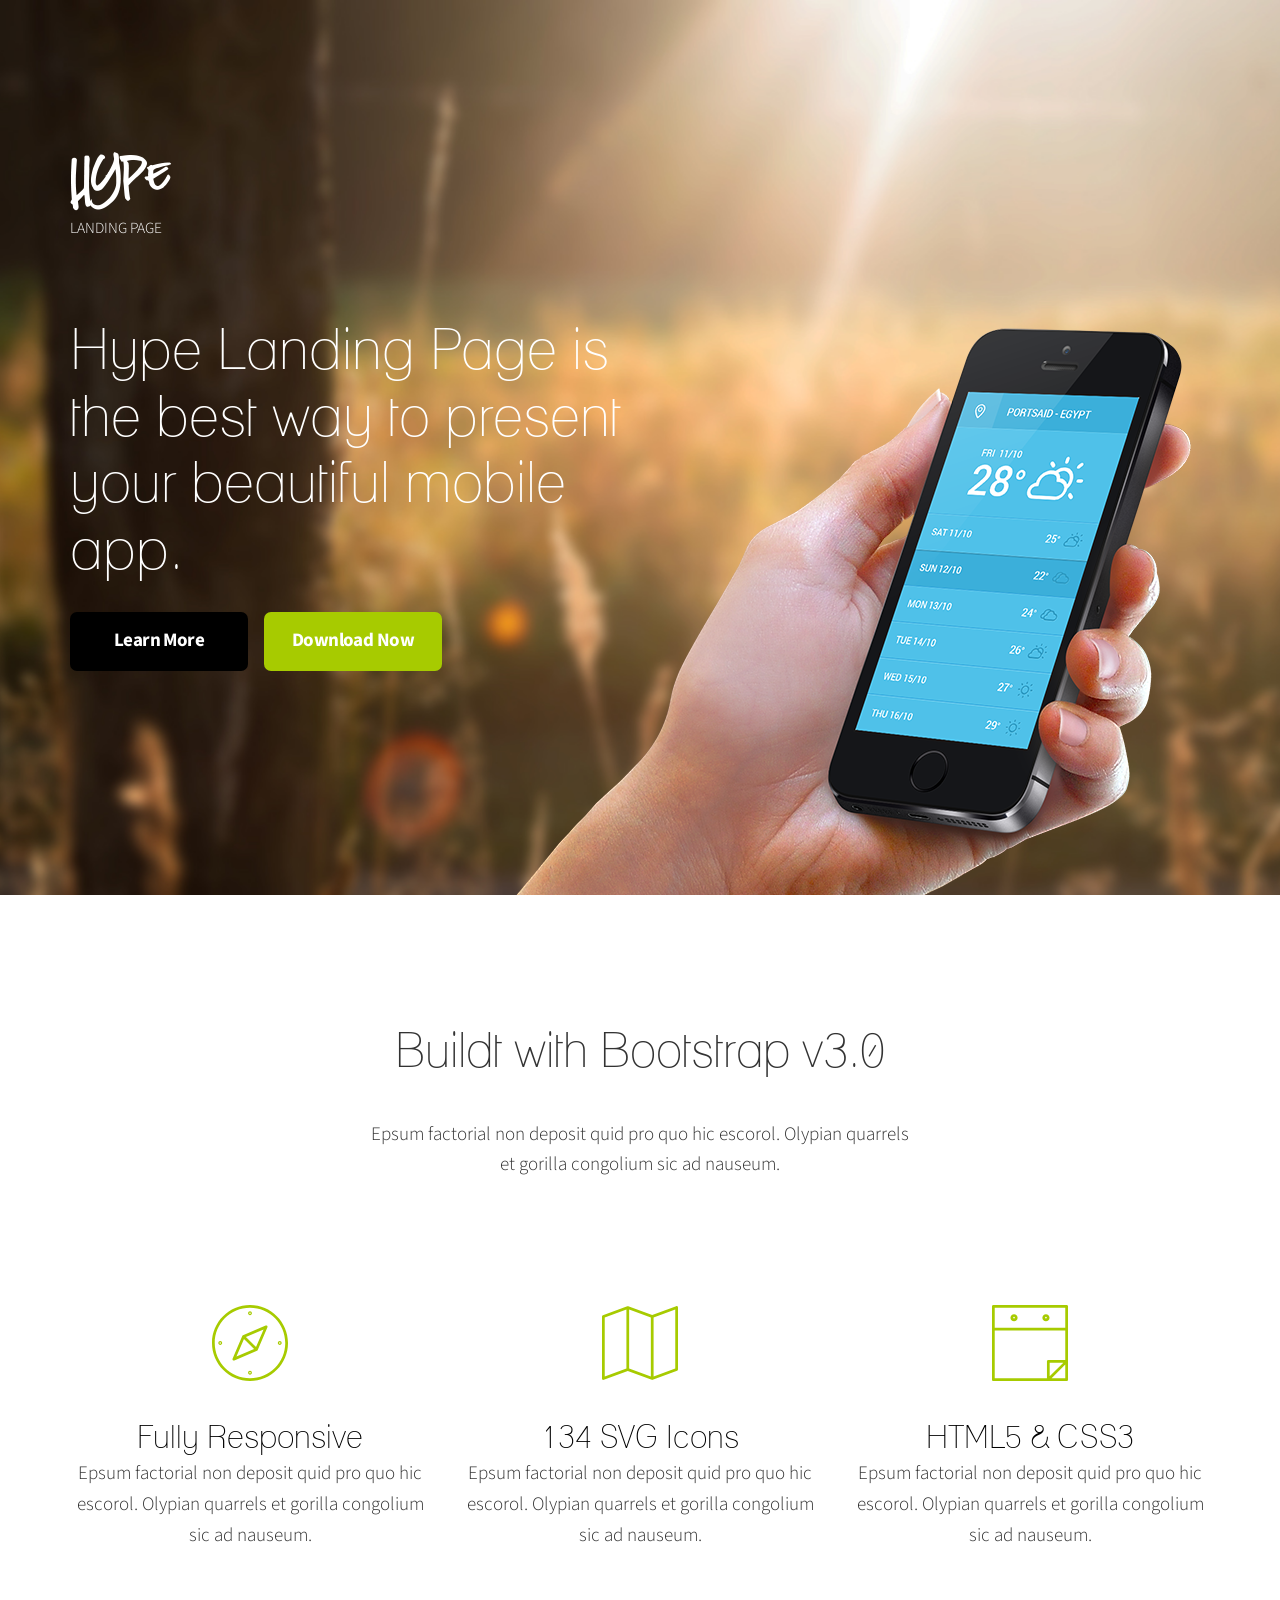
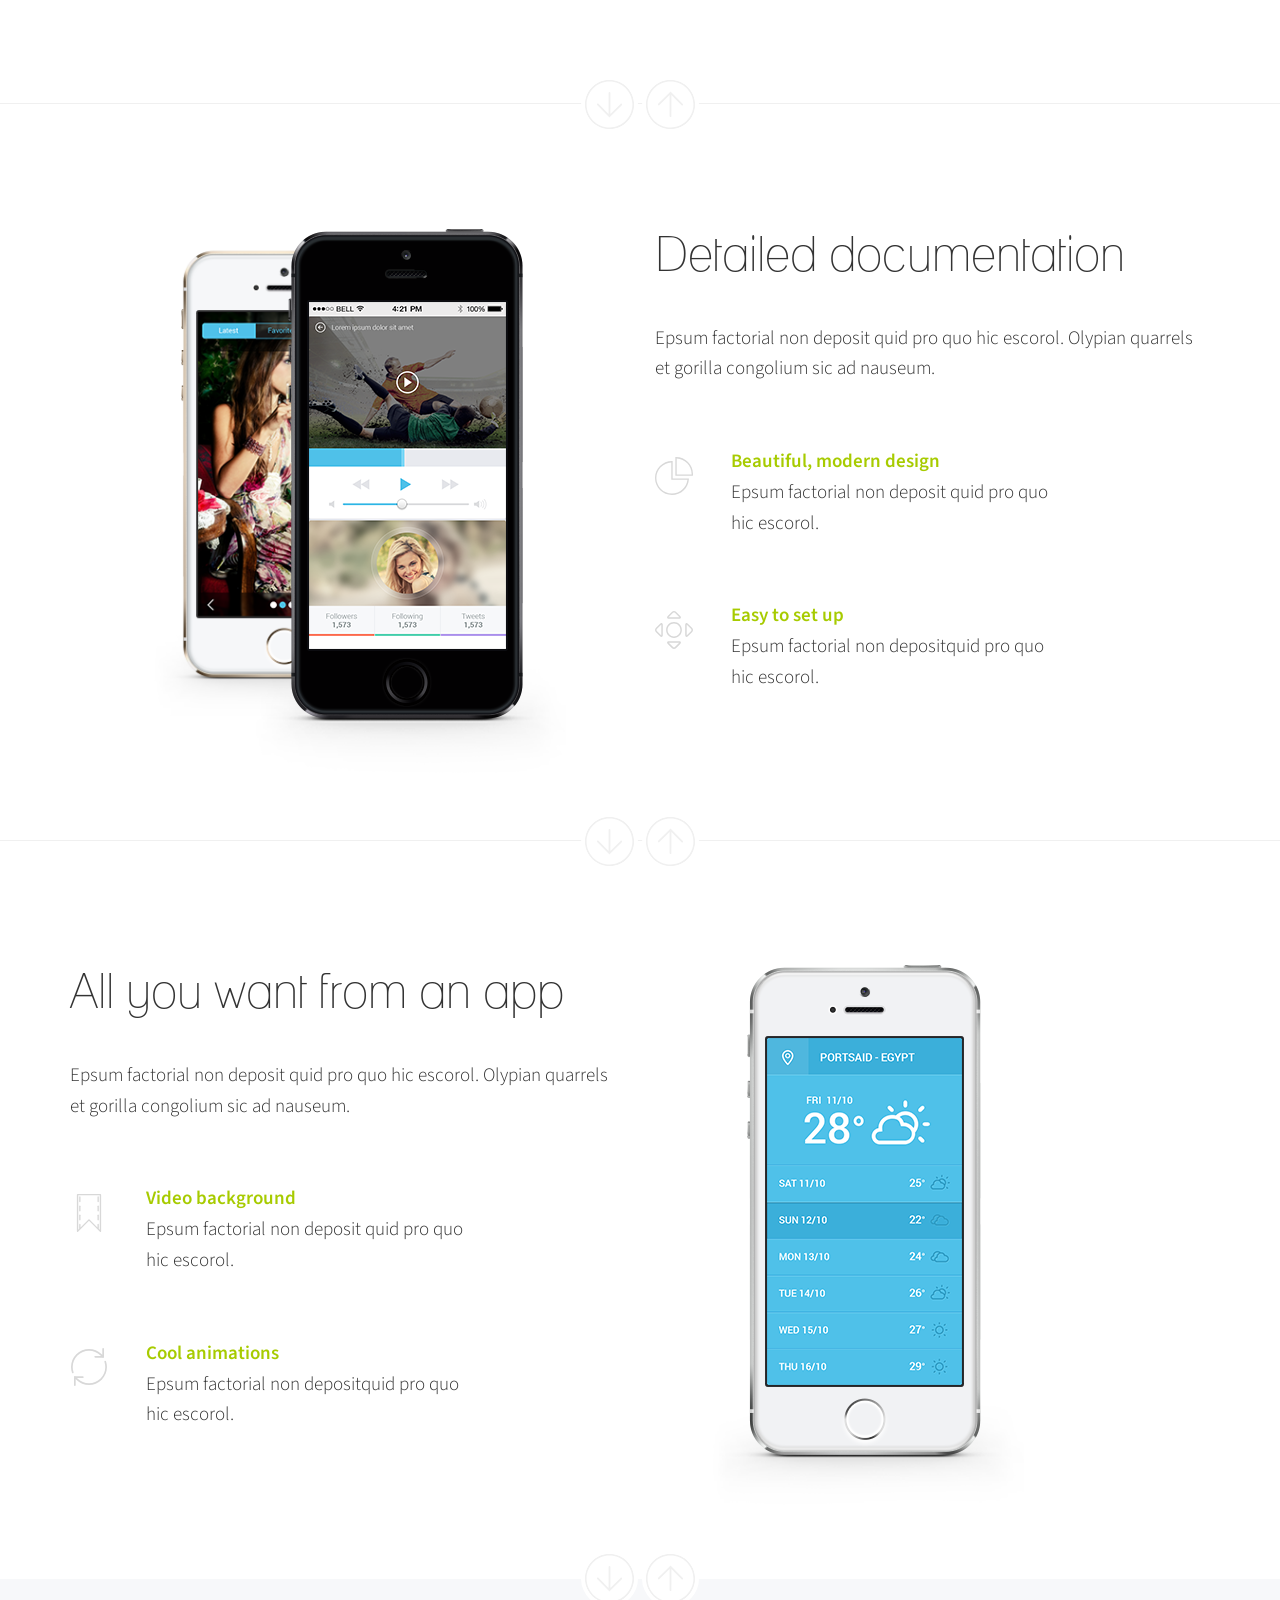
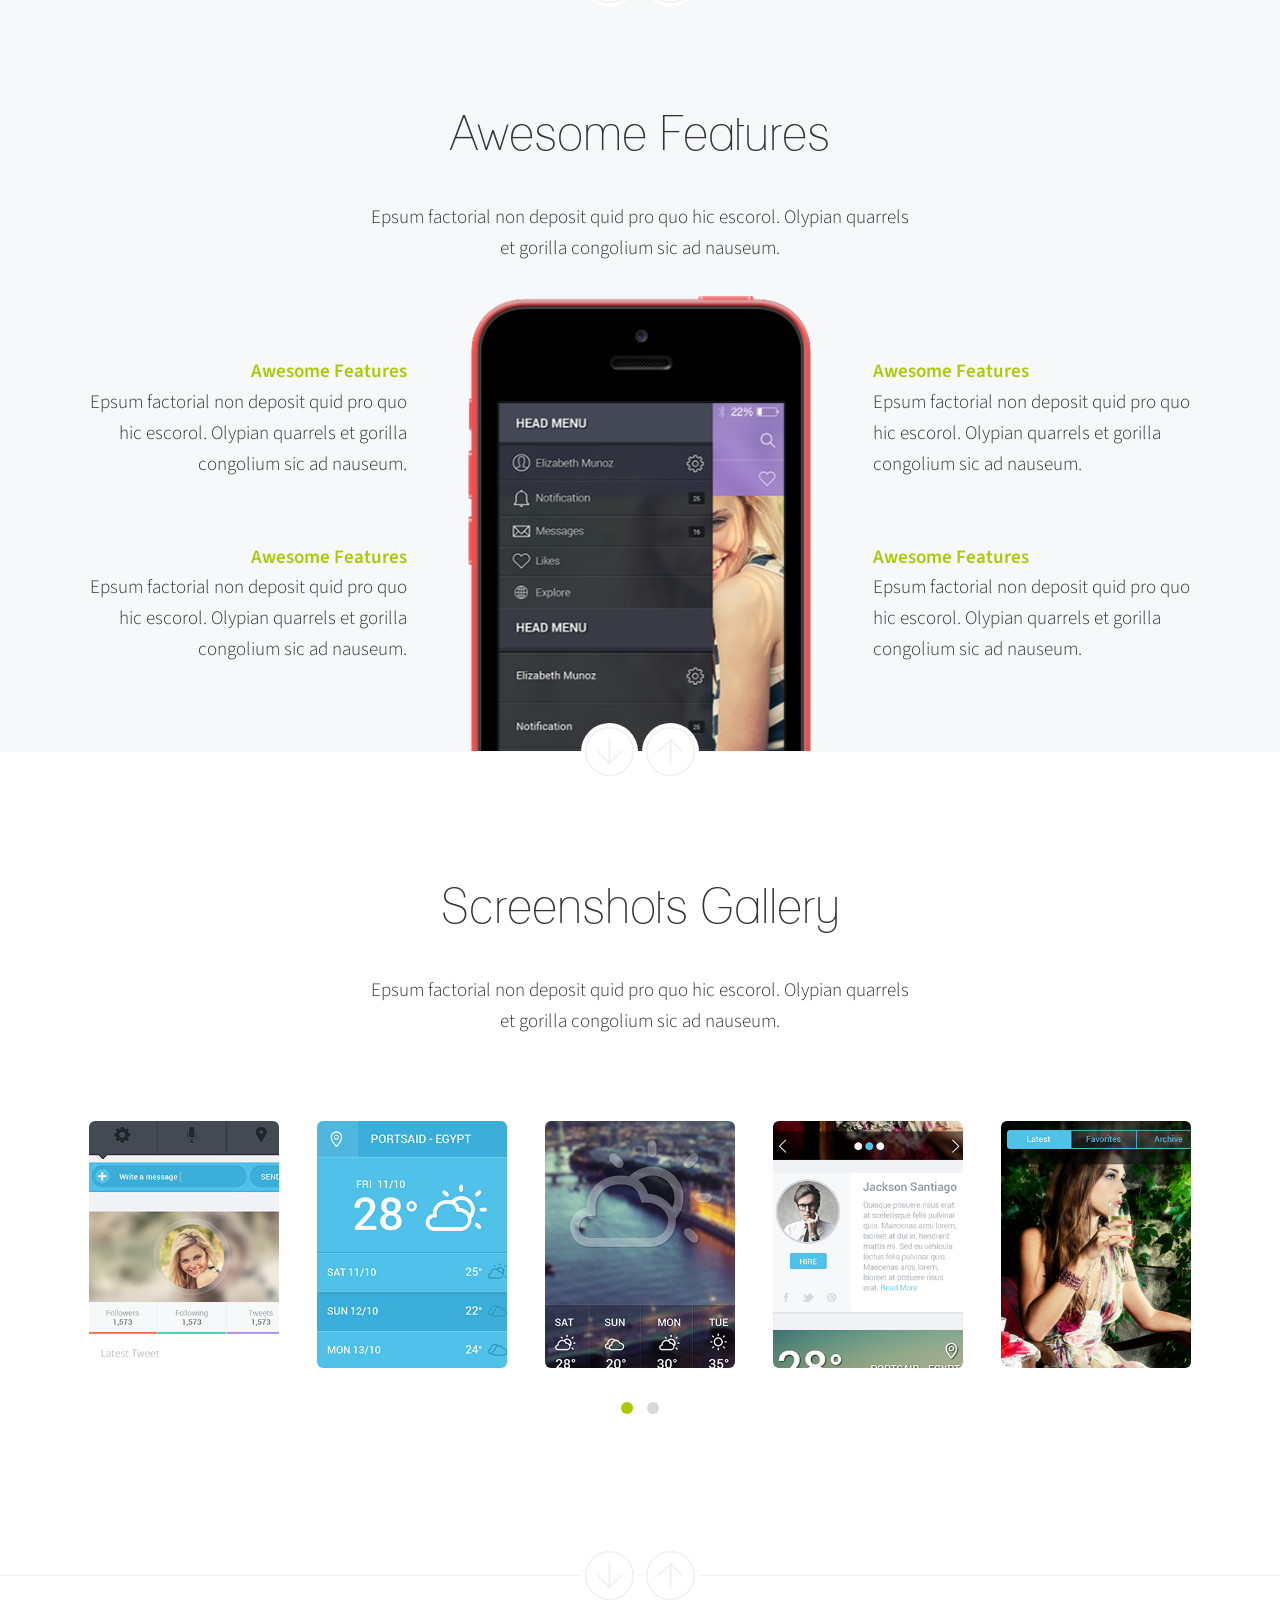
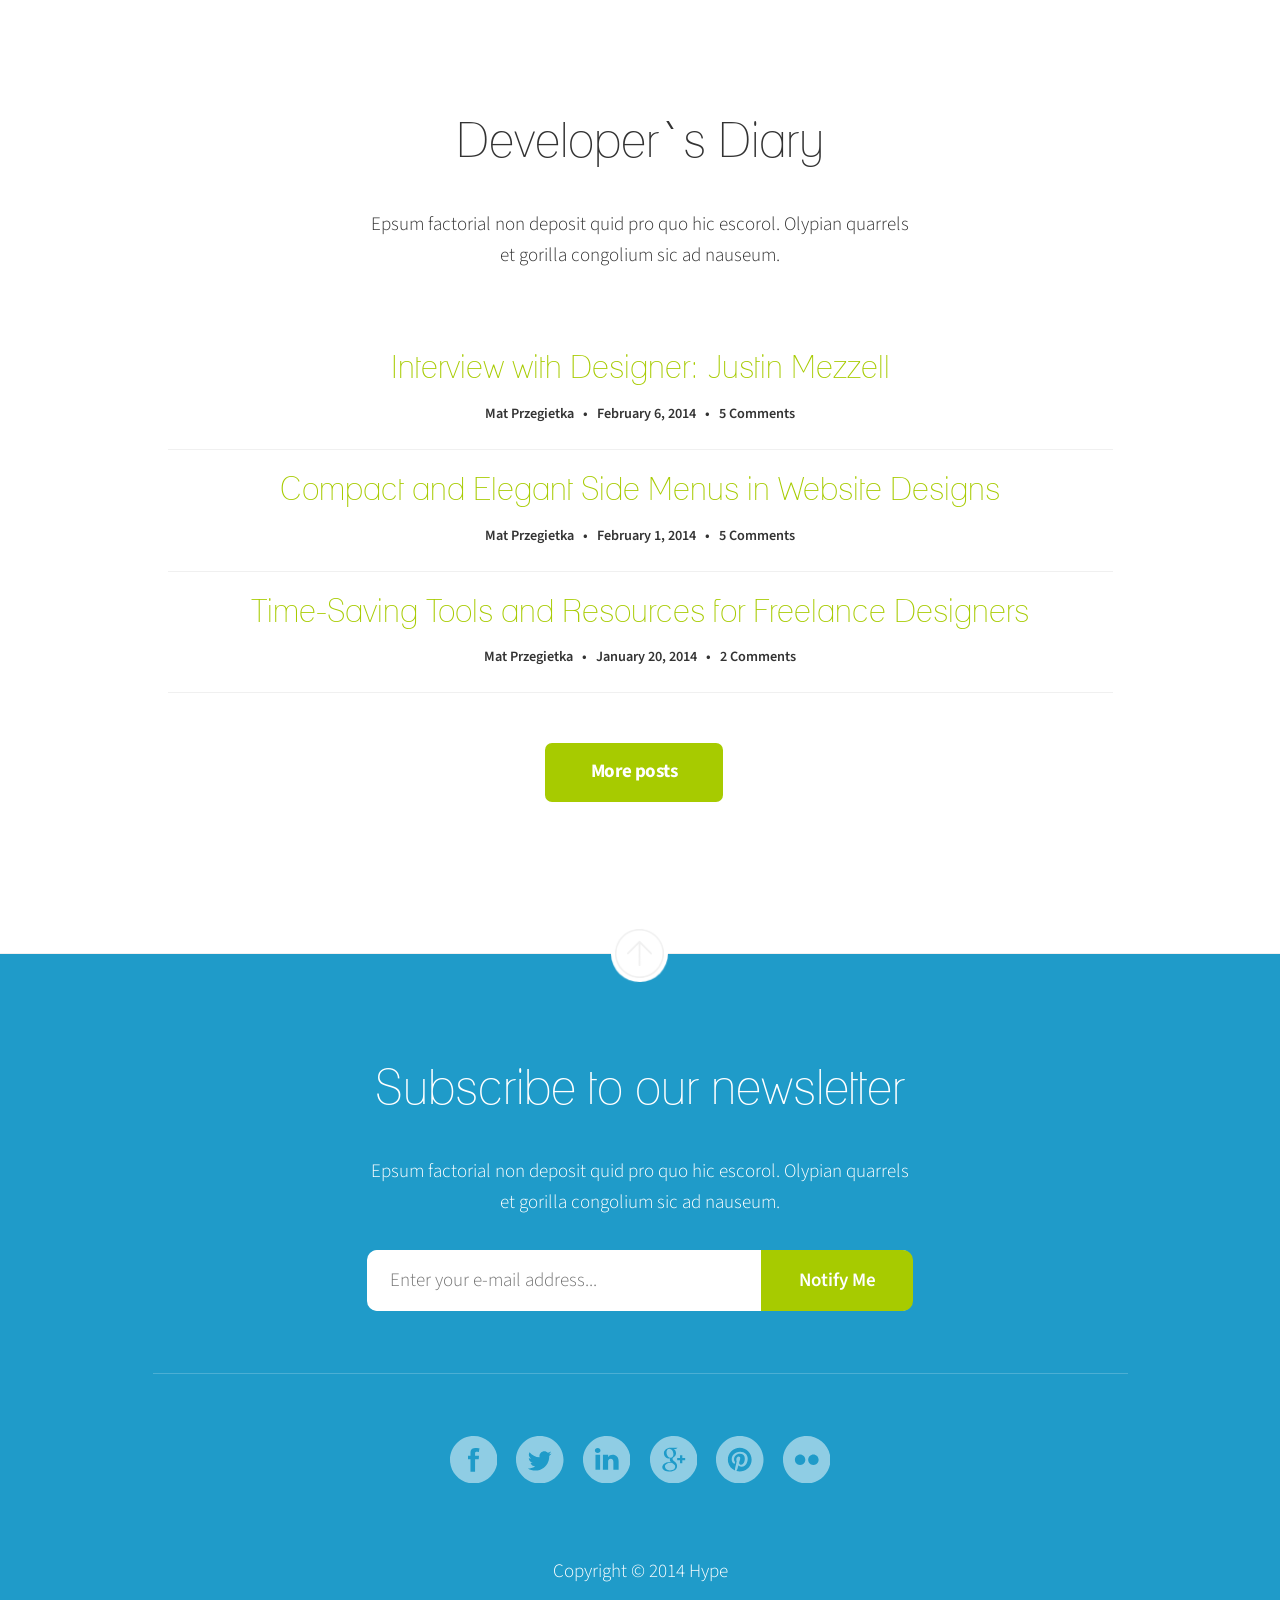
==== index.html @ f9ccb425 "init commit" ====
<!DOCTYPE html>
<html>
  <head>
    <title>Hype - Mobile App Landing Page</title>
    <meta http-equiv="Content-Type" content="text/html; charset=UTF-8"/>  
    <meta name="viewport" content="width=device-width, initial-scale=1, maximum-scale=1">
    
    <!-- CSS Files comes here -->
    <link href="css/bootstrap.css" rel="stylesheet" media="screen">
    <link href="css/style.css" rel="stylesheet" media="screen">
    <link href="css/animate.css" rel="stylesheet" media="screen">
    <link href="css/owl.carousel.css" rel="stylesheet" media="screen">
    <link href="css/owl.theme.css" rel="stylesheet" media="screen">
    <link href="css/nivo-lightbox.css" rel="stylesheet" media="screen">
    <link href="css/nivo_lightbox_themes/default/default.css" rel="stylesheet" media="screen">
    <link href="css/colors/green.css" rel="stylesheet" media="screen">
    <link href="css/responsive.css" rel="stylesheet" media="screen">
    
    <!-- Google fonts -->
    <link href="http://fonts.googleapis.com/css?family=Source+Sans+Pro:200,300,400,600,700,900,200italic,300italic,400italic,600italic,700italic,900italic" rel="stylesheet" type="text/css">
    
    <!-- Modernizer and IE specyfic files -->  
    <script src="js/modernizr.custom.js"></script>
      
    <!-- HTML5 shim and Respond.js IE8 support of HTML5 elements and media queries -->
    <!--[if lt IE 9]>
      <script src="js/html5shiv.js"></script>
      <script src="js/respond.min.js"></script>
    <![endif]-->
    
    <!--[if IE 9]>
     <link href="css/ie.css" rel="stylesheet" media="screen">
    <![endif]-->
    
    <!--[if IE 9]>
     <svg id="svg-source" height="0" version="1.1"
     xmlns="http://www.w3.org/2000/svg" style="position:absolute; margin-left: -100%"
     xmlns:xlink="http://www.w3.org/1999/xlink">
     <g id="ebay" data-iconmelon="Flat Social Icons:354f7b29e660310903078904a9b5e5e1">
     <g>
     <path d="M13.604,14.422c-1.639,0.042-1.58,1.704-1.58,1.704s-0.026,1.728,1.583,1.706
     c1.608-0.02,1.582-1.67,1.582-1.67S15.242,14.379,13.604,14.422z"></path>
     <path d="M8.484,14.405c-1.458,0.001-1.53,1.292-1.53,1.292h2.981C9.936,15.697,9.936,14.405,8.484,14.405z"></path>
     <path d="M18.809,16.232c0,0-1.64-0.052-1.575,0.82c0.06,0.818,1.083,0.817,1.083,0.817
     c1.837,0.023,1.649-1.639,1.649-1.639L18.809,16.232z"></path>
     <path d="M16,0C7.162,0,0,7.164,0,16s7.162,16,16,16c8.837,0,16-7.164,16-16S24.837,0,16,0z M13.818,18.521
     c-1.352,0-1.814-0.762-1.814-0.762l-0.043,0.604h-0.992c0.039-0.414,0.045-1.042,0.045-1.042l-0.003-1.019
     c-0.003,0.057-0.007,0.093-0.007,0.093H6.92c0,0,0.057,1.428,1.531,1.455c1.146,0.021,1.354-0.775,1.354-0.775l1.06-0.002
     c0,0-0.113,1.447-2.417,1.447c-2.682,0-2.558-2.307-2.558-2.307c-0.013-0.512,0.085-2.484,2.619-2.483
     c2.136,0,2.465,1.543,2.501,2.28l-0.014-4.074h1.021v2.548c0,0,0.549-0.762,1.822-0.754c1.274,0.007,2.456,0.868,2.428,2.413
     C16.238,17.688,15.171,18.521,13.818,18.521z M20.068,18.355l-0.043-0.63c-0.4,0.507-0.939,0.79-1.885,0.796
     c-0.944,0.005-2.152-0.417-1.945-1.77c0.175-1.139,2.043-1.197,2.577-1.2c0.296-0.001,1.184-0.004,1.184-0.004
     c0.005-0.625-0.184-1.133-1.219-1.152c-1.095-0.021-1.179,0.698-1.179,0.698H16.48c0.219-1.569,2.328-1.377,2.328-1.377
     c2.199,0.091,2.15,1.318,2.178,1.827c0.022,0.438,0.002,1.061,0,1.758c-0.003,0.696,0.021,1.049,0.021,1.049L20.068,18.355z
     M23.018,20.062h-1.146l0.907-1.712l-2.352-4.449h1.185l1.733,3.456l1.736-3.456h1.071L23.018,20.062z"></path>
     </g>
     </g>
     <g id="b" data-iconmelon="Flat Social Icons:25bf6c56b9833a92c1d58e3f602437d2">
     <path d="M16,0C7.162,0,0,7.164,0,16s7.162,16,16,16s16-7.164,16-16S24.838,0,16,0z M17.757,23.972h-3.531
     C10.842,23.972,8,21.135,8,17.75V9.444C8,8.655,8.654,8,9.444,8c0.787,0,1.443,0.657,1.443,1.444c0,2.768,0.004,5.537,0.004,8.306
     c0,1.822,1.512,3.334,3.334,3.334h3.531c1.815,0,3.335-1.52,3.335-3.334c0-1.823-1.513-3.335-3.335-3.335h-3.809
     c-0.79,0-1.444-0.654-1.444-1.444c0-0.787,0.657-1.444,1.444-1.444h3.809c3.402,0,6.223,2.821,6.223,6.223
     C23.98,21.138,21.146,23.972,17.757,23.972z"></path>
     </g>
     <g id="soundcloud" data-iconmelon="Flat Social Icons:6c8f53194176bd185d19145650a30c64">
     <path d="M16,0C7.162,0,0,7.164,0,16s7.162,16,16,16c8.837,0,16-7.164,16-16S24.837,0,16,0z M8.244,17.997
     C8.24,18.034,8.213,18.06,8.181,18.06c-0.034,0-0.06-0.026-0.063-0.062L8,17.123l0.117-0.888c0.004-0.037,0.029-0.063,0.063-0.063
     c0.032,0,0.06,0.025,0.063,0.062l0.14,0.889L8.244,17.997z M8.839,18.528c-0.005,0.038-0.032,0.064-0.067,0.064
     c-0.033,0-0.061-0.026-0.066-0.064l-0.156-1.405l0.156-1.438c0.006-0.036,0.033-0.064,0.066-0.064c0.035,0,0.062,0.027,0.068,0.064
     l0.178,1.438L8.839,18.528z M9.48,18.768c-0.004,0.044-0.038,0.077-0.079,0.077c-0.043,0-0.077-0.033-0.08-0.078l-0.149-1.644
     c0,0,0.149-1.703,0.149-1.705c0.003-0.045,0.037-0.078,0.08-0.078c0.041,0,0.075,0.033,0.079,0.078l0.17,1.705L9.48,18.768z
	 M10.129,18.818c-0.005,0.053-0.045,0.092-0.094,0.092c-0.05,0-0.09-0.039-0.095-0.092L9.8,17.123l0.141-1.752
     c0.005-0.053,0.045-0.092,0.095-0.092c0.049,0,0.089,0.039,0.094,0.092l0.159,1.752L10.129,18.818z M10.781,18.832
     c-0.005,0.061-0.051,0.105-0.107,0.105c-0.058,0-0.104-0.045-0.107-0.105l-0.134-1.709l0.134-1.625
     c0.003-0.06,0.05-0.105,0.107-0.105c0.057,0,0.103,0.045,0.107,0.105l0.151,1.625L10.781,18.832z M11.438,18.833L11.438,18.833
     c-0.003,0.066-0.057,0.12-0.121,0.12s-0.117-0.054-0.12-0.12l-0.125-1.708l0.125-2.645c0.003-0.067,0.056-0.119,0.12-0.119
     s0.118,0.052,0.121,0.119l0.143,2.645L11.438,18.833z M12.102,18.823L12.102,18.823c-0.004,0.073-0.062,0.132-0.135,0.132
     s-0.132-0.059-0.135-0.133l-0.117-1.697l0.117-3.249c0.003-0.074,0.062-0.132,0.135-0.132s0.131,0.058,0.135,0.132l0.132,3.249
     L12.102,18.823z M12.77,18.806L12.77,18.806c-0.004,0.082-0.068,0.146-0.148,0.146c-0.081,0-0.146-0.063-0.148-0.146l-0.109-1.681
     l0.109-3.52c0.003-0.082,0.067-0.146,0.148-0.146c0.08,0,0.145,0.064,0.148,0.146l0.123,3.52L12.77,18.806z M13.442,18.796
     L13.442,18.796c-0.003,0.089-0.073,0.159-0.162,0.159c-0.088,0-0.159-0.07-0.161-0.159l-0.102-1.671l0.102-3.638
     c0.002-0.091,0.073-0.161,0.161-0.161c0.089,0,0.159,0.07,0.162,0.161l0.114,3.638L13.442,18.796z M14.12,18.78L14.12,18.78
     c-0.002,0.097-0.079,0.175-0.175,0.175c-0.097,0-0.174-0.078-0.176-0.175l-0.093-1.655l0.093-3.545
     c0.002-0.098,0.079-0.175,0.176-0.175c0.096,0,0.173,0.077,0.175,0.175l0.104,3.545L14.12,18.78z M14.805,18.77v-0.002
     c-0.003,0.106-0.085,0.188-0.19,0.188c-0.104,0-0.187-0.082-0.188-0.187l-0.085-1.643l0.085-3.417
     c0.002-0.106,0.085-0.188,0.188-0.188c0.105,0,0.188,0.082,0.19,0.188l0.095,3.418L14.805,18.77z M15.493,18.759L15.493,18.759
     c-0.002,0.11-0.094,0.201-0.203,0.201c-0.11,0-0.201-0.091-0.203-0.201c0,0-0.077-1.631-0.077-1.634l0.077-4.064
     c0.002-0.11,0.093-0.201,0.203-0.201c0.109,0,0.201,0.091,0.203,0.201l0.085,4.066L15.493,18.759z M16.178,18.736v-0.002
     c-0.001,0.118-0.099,0.216-0.217,0.216c-0.117,0-0.215-0.098-0.217-0.214l-0.088-1.609l0.088-4.434
     c0.002-0.119,0.1-0.216,0.217-0.216c0.118,0,0.216,0.097,0.217,0.215l0.098,4.435L16.178,18.736z M22.032,18.964
     c-0.035,0-5.45-0.002-5.455-0.002c-0.118-0.013-0.212-0.113-0.214-0.233v-6.245c0.002-0.116,0.042-0.175,0.189-0.231
     c0.383-0.148,0.816-0.235,1.26-0.235c1.814,0,3.301,1.391,3.458,3.164c0.234-0.098,0.491-0.152,0.762-0.152
     c1.087,0,1.968,0.881,1.968,1.968C24,18.084,23.119,18.964,22.032,18.964z"></path>
     </g>
     <g id="windows" data-iconmelon="Flat Social Icons:3941bd36575288e9e4eb130100d5be0c">
     <path d="M16,0C7.162,0,0,7.164,0,16s7.162,16,16,16c8.837,0,16-7.164,16-16S24.837,0,16,0z M15.373,10.123
     l8.022-1.171v7.04l-8.022,0.064V10.123z M8.597,21.748l0-5.049l6.043,0.04l0.005,5.841L8.597,21.748z M8.598,16.102l-0.006-5.047
     l6.05-0.824l0.003,5.836L8.598,16.102z M23.395,23.803l-8.022-1.133l-0.011-5.889l8.036,0.013L23.395,23.803z"></path>
     </g>
     <g id="vimeo" data-iconmelon="Flat Social Icons:83b39399dd43284c7bd751c96417d026">
     <path d="M16,0.001C7.165,0.001,0,7.164,0,16s7.165,15.999,16,15.999c8.836,0,16-7.163,16-15.999
     S24.836,0.001,16,0.001z M23.99,12.66c-0.07,1.555-1.159,3.682-3.26,6.381c-2.175,2.822-4.018,4.232-5.524,4.232
     c-0.932,0-1.721-0.858-2.365-2.58c-0.432-1.579-0.861-3.158-1.292-4.734c-0.48-1.721-0.994-2.582-1.542-2.582
     c-0.12,0-0.537,0.251-1.255,0.755L8,13.161c0.788-0.69,1.565-1.385,2.332-2.077c1.05-0.91,1.839-1.386,2.366-1.436
     c1.241-0.121,2.007,0.729,2.296,2.545c0.308,1.961,0.524,3.18,0.644,3.659c0.359,1.625,0.752,2.436,1.183,2.436
     c0.333,0,0.836-0.524,1.505-1.575c0.67-1.053,1.027-1.853,1.076-2.404c0.096-0.908-0.262-1.36-1.076-1.36
     c-0.382,0-0.777,0.081-1.183,0.251c0.79-2.559,2.296-3.802,4.519-3.729C23.31,9.517,24.087,10.582,23.99,12.66z"></path>
     </g>
     <g id="google-plus" data-iconmelon="Flat Social Icons:3769f7aef24d6a2de99b5c893b5d0bdb">
     <g>
     <path d="M15.765,11.719c-0.22-1.677-1.434-3.021-2.71-3.06s-2.133,1.244-1.912,2.922
     c0.22,1.676,1.434,3.065,2.71,3.104C15.129,14.723,15.985,13.395,15.765,11.719z"></path>
     <path d="M16,0C7.164,0,0,7.164,0,16s7.164,16,16,16s16-7.164,16-16S24.837,0,16,0z M13.363,23.958
     c-2.751,0-5.073-1.119-5.073-2.909c0-1.817,2.118-3.57,4.87-3.57c0.299,0,0.574-0.008,0.859-0.008
     c-0.376-0.366-0.675-0.815-0.675-1.369c0-0.327,0.105-0.646,0.252-0.925c-0.149,0.01-0.302,0.013-0.459,0.013
     c-2.26,0-3.774-1.607-3.774-3.6c0-1.949,2.091-3.632,4.312-3.632h4.956l-1.109,0.801h-1.571c1.042,0.401,1.598,1.616,1.598,2.862
     c0,1.047-0.581,1.947-1.4,2.588c-0.799,0.624-0.951,0.885-0.951,1.418c0,0.453,0.855,1.224,1.304,1.541
     c1.31,0.925,1.733,1.785,1.733,3.22C18.233,22.178,16.5,23.958,13.363,23.958z M23.709,16.384H21.78v1.93h-1.552v-1.93h-1.929
     v-1.553h1.929v-1.929h1.552v1.929h1.929V16.384z"></path>
     <path d="M14.917,18.137c-0.375-0.121-0.79-0.193-1.233-0.197c-1.902-0.021-3.606,1.159-3.606,2.577
     c0,1.445,1.374,2.648,3.276,2.648c2.674,0,3.605-1.129,3.605-2.575c0-0.175-0.021-0.345-0.061-0.511
     C16.689,19.261,15.948,18.855,14.917,18.137z"></path>
     </g>
     </g>
     <g id="android" data-iconmelon="Flat Social Icons:9afbe295969488fec44af206c92c8225">
     <g>
     <circle cx="18.115" cy="10.789" r="0.464"></circle>
     <circle cx="14.399" cy="10.789" r="0.464"></circle>
     <path d="M16,0C7.162,0,0,7.164,0,16s7.162,16,16,16c8.837,0,16-7.164,16-16S24.837,0,16,0z M11.303,18.014
     c0,0.513-0.416,0.93-0.929,0.93c-0.514,0-0.93-0.417-0.93-0.93v-3.975c0-0.512,0.416-0.928,0.93-0.928
     c0.513,0,0.929,0.416,0.929,0.928V18.014z M20.593,13.883v0.631v5.41c0,0.541-0.439,0.98-0.98,0.98h-0.708
     c0.023,0.082,0.037,0.169,0.037,0.259v0.052v0.309v1.6c0,0.514-0.416,0.93-0.93,0.93c-0.513,0-0.929-0.416-0.929-0.93v-1.6v-0.309
     v-0.052c0-0.09,0.013-0.177,0.037-0.259h-1.726c0.023,0.082,0.038,0.169,0.038,0.259v0.052v0.309v1.6
     c0,0.514-0.417,0.93-0.931,0.93c-0.512,0-0.928-0.416-0.928-0.93v-1.6v-0.309v-0.052c0-0.09,0.013-0.177,0.036-0.259h-0.707
     c-0.541,0-0.981-0.439-0.981-0.98v-5.41v-0.631v-0.771h0.067h8.536h0.067V13.883z M11.922,12.492c0-1.328,0.89-2.487,2.204-3.1
     l-0.175-0.262l-0.173-0.258l-0.386-0.579c-0.047-0.071-0.027-0.167,0.043-0.215c0.072-0.048,0.168-0.027,0.215,0.043l0.415,0.621
     l0.174,0.261l0.176,0.265c0.56-0.217,1.185-0.339,1.843-0.339S17.54,9.052,18.1,9.269l0.176-0.265l0.175-0.261l0.414-0.621
     c0.047-0.071,0.144-0.091,0.214-0.043c0.072,0.048,0.092,0.144,0.044,0.215l-0.386,0.579l-0.173,0.258L18.39,9.393
     c1.313,0.612,2.203,1.771,2.203,3.1H11.922z M23.07,18.014c0,0.513-0.416,0.93-0.929,0.93c-0.514,0-0.93-0.417-0.93-0.93v-3.975
     c0-0.512,0.416-0.928,0.93-0.928c0.513,0,0.929,0.416,0.929,0.928V18.014z"></path>
     </g>
     </g>
     <g id="skype" data-iconmelon="Flat Social Icons:13ef86601b5a3b71b5cc4961921a89c3">
     <g>
     <path d="M19.363,15.777c-0.359-0.234-0.797-0.434-1.306-0.597c-0.501-0.16-1.069-0.309-1.688-0.441
     c-0.487-0.113-0.845-0.2-1.056-0.259c-0.207-0.057-0.413-0.138-0.614-0.238c-0.193-0.098-0.347-0.212-0.455-0.346
     c-0.103-0.125-0.152-0.271-0.152-0.444c0-0.283,0.154-0.522,0.474-0.731c0.329-0.217,0.775-0.325,1.321-0.325
     c0.59,0,1.019,0.097,1.275,0.294c0.264,0.2,0.494,0.484,0.685,0.847c0.164,0.283,0.313,0.479,0.455,0.606
     c0.154,0.135,0.374,0.205,0.657,0.205c0.311,0,0.575-0.11,0.784-0.328c0.208-0.216,0.312-0.463,0.312-0.737
     c0-0.282-0.08-0.575-0.238-0.87c-0.156-0.291-0.406-0.571-0.742-0.833c-0.333-0.261-0.758-0.472-1.261-0.628
     c-0.5-0.155-1.099-0.235-1.78-0.235c-0.853,0-1.606,0.119-2.239,0.354c-0.642,0.236-1.14,0.583-1.481,1.028
     c-0.344,0.447-0.519,0.968-0.519,1.543c0,0.606,0.167,1.119,0.494,1.531c0.323,0.402,0.764,0.726,1.312,0.959
     c0.535,0.228,1.208,0.428,2,0.597c0.582,0.123,1.053,0.241,1.4,0.348c0.332,0.104,0.605,0.255,0.813,0.45
     c0.198,0.186,0.295,0.422,0.295,0.724c0,0.38-0.185,0.692-0.565,0.952c-0.389,0.266-0.905,0.4-1.537,0.4
     c-0.458,0-0.831-0.066-1.108-0.197c-0.273-0.13-0.489-0.297-0.64-0.496c-0.156-0.205-0.303-0.467-0.438-0.777
     c-0.123-0.283-0.272-0.504-0.448-0.653c-0.184-0.154-0.409-0.233-0.672-0.233c-0.32,0-0.588,0.099-0.797,0.297
     c-0.21,0.198-0.317,0.44-0.317,0.719c0,0.449,0.164,0.914,0.487,1.38c0.321,0.464,0.744,0.838,1.257,1.115
     c0.718,0.381,1.637,0.573,2.732,0.573c0.913,0,1.716-0.141,2.385-0.42c0.676-0.281,1.198-0.677,1.551-1.177
     c0.354-0.499,0.533-1.073,0.533-1.701c0-0.526-0.104-0.979-0.31-1.345C20.019,16.319,19.729,16.015,19.363,15.777z"></path>
     <path d="M16,0C7.162,0,0,7.164,0,16s7.162,16,16,16c8.837,0,16-7.164,16-16S24.837,0,16,0z M19.575,24.114
     c-0.757,0-1.469-0.19-2.093-0.526c-0.453,0.085-0.919,0.129-1.396,0.129c-4.216,0-7.632-3.416-7.632-7.633
     c0-0.523,0.053-1.037,0.154-1.533C8.223,13.894,8,13.129,8,12.312c0-2.444,1.981-4.427,4.426-4.427c0.866,0,1.673,0.25,2.354,0.681
     c0.425-0.074,0.86-0.112,1.306-0.112c4.215,0,7.631,3.417,7.631,7.63c0,0.563-0.061,1.11-0.176,1.64
     C23.835,18.315,24,18.982,24,19.688C24,22.133,22.02,24.114,19.575,24.114z"></path>
     </g>
     </g>
     <g id="paypal" data-iconmelon="Flat Social Icons:9f15f1d1ce84593b915b560c621b1454">
     <g>
     <path d="M18.877,11.635c-0.28-0.198-0.628-0.317-1.026-0.317h-2.305l-0.077,0.317l-0.935,4.008h2.208
     c0.491,0,0.98-0.164,1.407-0.431c0.166-0.104,0.325-0.225,0.467-0.357c0.394-0.376,0.692-0.852,0.82-1.374
     C19.656,12.692,19.399,12.014,18.877,11.635z"></path>
     <path d="M16,0C7.162,0,0,7.164,0,16s7.162,16,16,16c8.837,0,16-7.164,16-16S24.837,0,16,0z M23.857,13.48
     c-0.285,1.277-0.871,2.342-1.664,3.175c-1.218,1.269-2.936,1.979-4.847,2.011c-0.041,0-0.082,0.006-0.118,0.006H13.86l-1.15,5.23
     H8.001l3.555-15.805h8.022c1.489,0,3.125,0.672,3.926,2.098c0.275,0.49,0.454,1.068,0.491,1.74
     C24.018,12.403,23.976,12.92,23.857,13.48z"></path>
     </g>
     </g>
     <g id="linkedin" data-iconmelon="Flat Social Icons:01c61d24a0a5319e0d4efae034e4824a">
     <path d="M16,0C7.163,0,0,7.164,0,16s7.163,16,16,16c8.838,0,16-7.164,16-16S24.838,0,16,0z M11.522,22.691H8.403
     v-9.98h3.119V22.691z M9.883,11.463H9.86c-1.129,0-1.86-0.764-1.86-1.73C8,8.748,8.754,8,9.905,8c1.15,0,1.857,0.746,1.88,1.73
     C11.785,10.697,11.056,11.463,9.883,11.463z M24,22.691h-3.537v-5.164c0-1.353-0.552-2.275-1.77-2.275
     c-0.93,0-1.446,0.623-1.688,1.224c-0.09,0.216-0.075,0.515-0.075,0.816v5.399h-3.504c0,0,0.046-9.148,0-9.98h3.504v1.566
     c0.207-0.685,1.326-1.662,3.112-1.662c2.216,0,3.958,1.436,3.958,4.527V22.691z"></path>
     </g>
     <g id="devianart" data-iconmelon="Flat Social Icons:46e814bc28b3e6125ba2e8850d754d53">
     <g>
     <path d="M10.458,17.99l2.447-0.659L11.81,15.09C9.75,16.428,10.458,17.99,10.458,17.99z"></path>
     <path d="M16,0C7.162,0,0,7.164,0,16s7.162,16,16,16c8.837,0,16-7.164,16-16S24.837,0,16,0z M16.667,18.058
     l-1.698-3.448c0.819-0.139,1.588-0.1,2.264,0.025l0.718,1.334l2.493-0.674c0,0-3.024-2.128-6.647-1.086l2.019,4.096l-7.344,2.114
     c0,0-2.133-4.688,2.681-6.675L10.22,11.84l2.283-0.259l0.771,1.563c0.046-0.007,0.087-0.019,0.133-0.026
     C21.34,11.769,24,15.945,24,15.945L16.667,18.058z"></path>
     </g>
     </g>
     <g id="pinterest" data-iconmelon="Flat Social Icons:c197dd39ae48df54f39a4cb022bbc80e">
     <path d="M16,0C7.164,0,0,7.164,0,16c0,8.837,7.164,16,16,16c8.837,0,16-7.163,16-16C32,7.164,24.837,0,16,0z
	 M16,23.957c-0.788,0-1.548-0.115-2.267-0.328c0.303-0.479,0.636-1.098,0.805-1.713c0.098-0.356,0.563-2.199,0.563-2.199
     c0.278,0.53,1.09,0.997,1.954,0.997c2.572,0,4.317-2.344,4.317-5.482c0-2.372-2.01-4.584-5.065-4.584
     c-3.801,0-5.717,2.727-5.717,4.999c0,1.375,0.521,2.599,1.639,3.057c0.183,0.074,0.347,0.002,0.4-0.201
     c0.037-0.141,0.125-0.496,0.163-0.642c0.053-0.201,0.033-0.271-0.115-0.446c-0.322-0.381-0.527-0.872-0.527-1.569
     c0-2.021,1.512-3.83,3.938-3.83c2.147,0,3.328,1.312,3.328,3.065c0,2.307-1.021,4.253-2.537,4.253c-0.837,0-1.463-0.692-1.262-1.542
     c0.24-1.012,0.707-2.106,0.707-2.838c0-0.654-0.352-1.201-1.079-1.201c-0.855,0-1.543,0.885-1.543,2.071
     c0,0.755,0.255,1.266,0.255,1.266s-0.875,3.71-1.029,4.358c-0.143,0.608-0.162,1.279-0.139,1.838C9.97,22.048,8,19.233,8,15.958
     c0-4.419,3.583-8,8-8s8,3.581,8,8C24,20.376,20.418,23.957,16,23.957z"></path>
     </g>
     <g id="instagram" data-iconmelon="Flat Social Icons:39303518cc8a9ce85bae15b2e6037450">
     <g>
     <polygon points="22.15,12.555 22.15,10.196 22.15,9.843 21.797,9.845 19.438,9.852 19.447,12.564 	"></polygon>
     <path d="M16.002,18.815c1.553,0,2.816-1.263,2.816-2.815c0-0.614-0.199-1.18-0.533-1.643
     c-0.512-0.709-1.344-1.174-2.283-1.174s-1.771,0.465-2.283,1.174c-0.333,0.463-0.533,1.029-0.533,1.643
     C13.186,17.553,14.449,18.815,16.002,18.815z"></path>
     <path d="M16,0C7.162,0,0,7.164,0,16s7.162,16,16,16c8.837,0,16-7.164,16-16S24.837,0,16,0z M24.002,14.357v6.55
     c0,1.705-1.388,3.092-3.093,3.092h-9.815c-1.705,0-3.092-1.387-3.092-3.092v-6.55v-3.265C8.002,9.387,9.389,8,11.094,8h9.815
     c1.705,0,3.093,1.387,3.093,3.092V14.357z"></path>
     <path d="M20.377,16c0,2.413-1.963,4.375-4.375,4.375S11.627,18.413,11.627,16c0-0.581,0.116-1.135,0.322-1.643
     H9.561v6.55c0,0.846,0.688,1.533,1.533,1.533h9.815c0.847,0,1.534-0.687,1.534-1.533v-6.55h-2.389
     C20.26,14.865,20.377,15.419,20.377,16z"></path>
     </g>
     </g>
     <g id="flickr" data-iconmelon="Flat Social Icons:cdef6e95be364ec0c79e47e1545c9a1d">
     <path d="M16.001,0.001C7.164,0.001,0,7.164,0,16s7.164,15.999,16.001,15.999C24.836,31.999,32,24.836,32,16
     S24.836,0.001,16.001,0.001z M11.523,19.523C9.577,19.523,8,17.945,8,16c0-1.945,1.577-3.523,3.522-3.523
     c1.95,0,3.526,1.578,3.526,3.523C15.048,17.945,13.472,19.523,11.523,19.523z M20.477,19.523c-1.947,0-3.524-1.577-3.524-3.523
     s1.577-3.524,3.524-3.524C22.422,12.476,24,14.054,24,16S22.422,19.523,20.477,19.523z"></path>
     </g>
     <g id="google-drive" data-iconmelon="Flat Social Icons:9b4967612fb8f447ddfb18c76b84ad3f">
     <path d="M16,0C7.162,0,0,7.164,0,16s7.162,16,16,16c8.837,0,16-7.164,16-16S24.837,0,16,0z M10.376,22.584l-0.133-0.229
     l-2.198-3.771L8,18.508l0.045-0.076L13.1,9.677l0.131-0.228l0.132,0.227l2.199,3.771l0.045,0.077l-0.045,0.077l-5.054,8.754
     L10.376,22.584z M23.869,19.162l-2.168,3.789l-0.044,0.076h-0.089H11.46h-0.264l0.131-0.229l2.167-3.789l0.044-0.076h0.089h10.109
     H24L23.869,19.162z M23.736,18.033l-4.365,0.019h-0.088l-0.045-0.077L14.184,9.22l-0.131-0.228l0.263-0.001l4.366-0.018h0.088
     l0.045,0.077l5.055,8.755L24,18.032L23.736,18.033z"></path>
     </g>
     <g id="behance" data-iconmelon="Flat Social Icons:2cfaa5f08f9411971991c5776a62bc9c">
     <g>
     <path d="M13.422,14.585c0.267-0.164,0.402-0.454,0.402-0.868c0-0.461-0.177-0.765-0.531-0.914
     c-0.306-0.103-0.695-0.154-1.168-0.154H9.972v2.182h2.404C12.804,14.831,13.153,14.748,13.422,14.585z"></path>
     <path d="M20.369,14.89c-0.489,0-0.871,0.139-1.141,0.417c-0.271,0.279-0.44,0.656-0.51,1.132h3.295
     c-0.035-0.507-0.206-0.892-0.509-1.156C21.198,15.021,20.82,14.89,20.369,14.89z"></path>
     <path d="M13.395,16.634c-0.235-0.107-0.565-0.164-0.988-0.167H9.972v2.637h2.4c0.429,0,0.764-0.058,1.001-0.174
     c0.435-0.216,0.65-0.627,0.65-1.234C14.024,17.18,13.815,16.827,13.395,16.634z"></path>
     <path d="M16,0C7.163,0,0,7.164,0,16c0,8.836,7.163,16,16,16s16-7.164,16-16C32,7.164,24.837,0,16,0z M18.224,11.393
     h4.237v1.23h-4.237V11.393z M15.669,19.412c-0.187,0.308-0.42,0.568-0.7,0.778c-0.315,0.242-0.686,0.407-1.116,0.497
     c-0.43,0.089-0.895,0.133-1.397,0.133H8v-9.888h4.778c1.206,0.018,2.06,0.369,2.563,1.054c0.301,0.421,0.453,0.923,0.453,1.509
     c0,0.603-0.151,1.089-0.456,1.456c-0.172,0.206-0.423,0.394-0.755,0.563c0.504,0.185,0.885,0.475,1.143,0.873
     c0.256,0.397,0.385,0.88,0.385,1.449C16.11,18.421,15.964,18.947,15.669,19.412z M23.998,17.701h-5.327
     c0.031,0.733,0.284,1.248,0.766,1.542c0.292,0.184,0.643,0.275,1.054,0.275c0.434,0,0.789-0.111,1.061-0.335
     c0.149-0.121,0.281-0.289,0.394-0.503h1.952c-0.051,0.433-0.289,0.874-0.708,1.323c-0.655,0.71-1.572,1.065-2.75,1.065
     c-0.974,0-1.833-0.299-2.575-0.899c-0.746-0.6-1.116-1.576-1.116-2.926c0-1.268,0.335-2.239,1.006-2.916
     c0.672-0.675,1.543-1.014,2.614-1.014c0.637,0,1.21,0.114,1.72,0.343c0.511,0.228,0.931,0.589,1.262,1.082
     c0.302,0.434,0.496,0.938,0.584,1.511C23.986,16.585,24.007,17.07,23.998,17.701z"></path>
     </g>
     </g>
     <g id="dribbble" data-iconmelon="Flat Social Icons:5b9fc91059c3a0d20aa278a84f56f35d">
     <g>
     <path d="M16.473,16.053c0.09-0.029,0.178-0.056,0.269-0.082c-0.171-0.389-0.358-0.778-0.554-1.161
     c-3.518,1.052-6.895,0.976-7.015,0.974C9.17,15.855,9.168,15.927,9.168,16c0,1.755,0.662,3.355,1.75,4.566
     c0-0.001-0.002-0.003-0.002-0.003S12.785,17.245,16.473,16.053z"></path>
     <path d="M15.621,13.757c-1.182-2.102-2.445-3.815-2.537-3.937c-1.905,0.9-3.326,2.655-3.771,4.771
     C9.494,14.595,12.342,14.629,15.621,13.757z"></path>
     <path d="M14.363,9.366c-0.008,0.003-0.016,0.003-0.022,0.006c0.013-0.003,0.021-0.004,0.021-0.004
     S14.363,9.367,14.363,9.366z"></path>
     <path d="M20.513,10.873C19.309,9.812,17.729,9.167,16,9.167c-0.555,0-1.094,0.068-1.61,0.193
     c0.103,0.136,1.386,1.84,2.553,3.986C19.522,12.38,20.495,10.899,20.513,10.873z"></path>
     <path d="M11.801,21.386l0.001-0.002c-0.051-0.04-0.104-0.076-0.154-0.117
     C11.737,21.339,11.801,21.386,11.801,21.386z"></path>
     <path d="M16,0C7.162,0,0,7.164,0,16c0,8.836,7.162,16,16,16c8.837,0,16-7.164,16-16C32,7.164,24.837,0,16,0z
     M23.836,17.611c-0.104,0.514-0.262,1.021-0.466,1.503c-0.2,0.474-0.448,0.933-0.737,1.36c-0.286,0.423-0.615,0.821-0.977,1.183
     c-0.361,0.361-0.76,0.689-1.184,0.976c-0.427,0.289-0.885,0.538-1.358,0.738c-0.483,0.205-0.99,0.361-1.504,0.466
     C17.084,23.946,16.542,24,16,24s-1.084-0.055-1.611-0.164c-0.515-0.105-1.02-0.261-1.503-0.466c-0.474-0.2-0.932-0.449-1.36-0.738
     c-0.423-0.286-0.82-0.614-1.183-0.976c-0.362-0.362-0.69-0.76-0.976-1.183c-0.289-0.427-0.539-0.886-0.738-1.36
     c-0.204-0.482-0.361-0.989-0.467-1.503C8.055,17.085,8,16.542,8,16c0-0.542,0.055-1.084,0.162-1.61
     c0.105-0.514,0.263-1.021,0.467-1.504c0.199-0.475,0.449-0.932,0.738-1.359c0.285-0.423,0.613-0.822,0.976-1.183
     c0.362-0.362,0.76-0.691,1.183-0.977c0.429-0.29,0.887-0.538,1.36-0.738c0.483-0.204,0.988-0.362,1.503-0.466
     C14.916,8.055,15.458,8,16,8s1.084,0.055,1.61,0.164c0.514,0.104,1.021,0.262,1.504,0.466c0.474,0.201,0.932,0.448,1.358,0.738
     c0.424,0.286,0.822,0.614,1.184,0.977c0.361,0.361,0.69,0.76,0.977,1.183c0.289,0.427,0.537,0.884,0.737,1.359
     c0.204,0.483,0.361,0.99,0.466,1.504C23.945,14.915,24,15.458,24,16C24,16.542,23.945,17.085,23.836,17.611z"></path>
     <path d="M17.162,17.118c-4.035,1.405-5.35,4.241-5.36,4.266c1.159,0.905,2.614,1.449,4.198,1.449
     c0.946,0,1.848-0.193,2.667-0.542c-0.101-0.597-0.498-2.689-1.46-5.188C17.192,17.108,17.178,17.112,17.162,17.118z"></path>
     <path d="M17.47,14.364c0.158,0.326,0.312,0.657,0.454,0.991c0.051,0.118,0.1,0.236,0.146,0.353
     c2.349-0.295,4.66,0.202,4.76,0.224c-0.018-1.621-0.596-3.107-1.555-4.271C21.262,11.679,20.167,13.263,17.47,14.364z"></path>
     <path d="M18.488,16.786c0.896,2.463,1.26,4.468,1.329,4.88c1.534-1.036,2.624-2.678,2.928-4.582
     C22.604,17.039,20.692,16.434,18.488,16.786z"></path>
     </g>
     </g>
     <g id="dropbox" data-iconmelon="Flat Social Icons:a57142a646219e495b85f185ff6a4cec">
     <g>
     <polygon points="11.254,14.239 16,17.169 20.746,14.239 16,11.31 	"></polygon>
     <path d="M16,0C7.162,0,0,7.164,0,16c0,8.836,7.162,16,16,16c8.837,0,16-7.164,16-16C32,7.164,24.837,0,16,0z
     M20.727,20.61l-4.716,2.826l-4.717-2.826v-1.035l1.414,0.922l3.303-2.739l3.303,2.739l1.413-0.922V20.61z M24,16.843l-4.707,3.071
     L16,17.169l-3.293,2.746L8,16.843l3.254-2.604L8,11.633l4.707-3.069L16,11.31l3.293-2.746L24,11.633l-3.254,2.606L24,16.843z"></path>
     </g>
     </g>
     <g id="tumblr" data-iconmelon="Flat Social Icons:24bf431e88e63578da6132535013e512">
     <path d="M16,0.001C7.163,0.001,0,7.164,0,16c0,8.836,7.163,16,16,16s16-7.164,16-16C32,7.164,24.837,0.001,16,0.001z
	 M20.501,23.128c-0.685,0.32-1.303,0.547-1.857,0.676C18.089,23.936,17.49,24,16.846,24c-0.731,0-1.379-0.093-1.939-0.276
     c-0.562-0.187-1.042-0.448-1.438-0.791c-0.396-0.342-0.673-0.707-0.825-1.091c-0.153-0.385-0.229-0.943-0.229-1.675v-5.611h-1.77
     v-2.264c0.63-0.205,1.167-0.498,1.615-0.878c0.448-0.381,0.809-0.839,1.079-1.374C13.608,9.506,13.796,8.825,13.898,8h2.275v4.044
     h3.796v2.511h-3.796v4.103c0,0.928,0.049,1.523,0.146,1.786c0.098,0.265,0.28,0.475,0.55,0.632c0.353,0.212,0.757,0.317,1.213,0.317
     c0.811,0,1.615-0.264,2.418-0.791V23.128z"></path>
     </g>
     <g id="wordpress" data-iconmelon="Flat Social Icons:8982a6e065298d42a98bf7a0e7a8e880">
     <path d="M16,0C7.162,0,0,7.163,0,16s7.162,16,16,16c8.837,0,16-7.164,16-16S24.837,0,16,0z M8,16
     c0-1.161,0.249-2.261,0.693-3.257l3.816,10.456C9.841,21.904,8,19.166,8,16z M16.001,24.001c-0.787,0-1.544-0.114-2.26-0.325
     l2.401-6.976l2.458,6.737c0.016,0.039,0.036,0.075,0.057,0.109C17.826,23.84,16.933,24.001,16.001,24.001z M17.104,12.249
     c0.482-0.025,0.915-0.076,0.915-0.076c0.431-0.053,0.38-0.685-0.05-0.66c0,0-1.297,0.103-2.133,0.103
     c-0.786,0-2.107-0.103-2.107-0.103c-0.431-0.024-0.482,0.634-0.051,0.66c0,0,0.408,0.05,0.839,0.076l1.247,3.415l-1.751,5.25
     l-2.914-8.665c0.482-0.025,0.915-0.076,0.915-0.076c0.432-0.053,0.38-0.685-0.05-0.66c0,0-1.295,0.103-2.132,0.103
     c-0.15,0-0.326-0.005-0.515-0.01c1.43-2.172,3.888-3.607,6.685-3.607c2.083,0,3.979,0.797,5.402,2.101
     c-0.035-0.002-0.069-0.007-0.103-0.007c-0.787,0-1.343,0.685-1.343,1.42c0,0.66,0.38,1.217,0.785,1.876
     c0.304,0.532,0.66,1.217,0.66,2.207c0,0.686-0.204,1.546-0.608,2.586l-0.798,2.666L17.104,12.249z M20.024,22.915l2.443-7.064
     c0.457-1.142,0.609-2.054,0.609-2.865c0-0.295-0.02-0.568-0.055-0.824C23.646,13.302,24,14.608,24,16
     C24,18.952,22.401,21.528,20.024,22.915z"></path>
     </g>
     <g id="youtube" data-iconmelon="Flat Social Icons:f9e142e4c73e16cac7c3691b8694eec7">
     <g>
     <path d="M15.032,20.878c-0.064,0.081-0.137,0.145-0.225,0.194c-0.081,0.056-0.146,0.08-0.202,0.08
     c-0.065,0-0.121-0.016-0.146-0.056c-0.033-0.04-0.049-0.105-0.049-0.185v-2.807h-0.726v3.056c0,0.218,0.04,0.379,0.121,0.484
     c0.089,0.113,0.218,0.169,0.387,0.169c0.138,0,0.275-0.04,0.42-0.121c0.145-0.073,0.29-0.187,0.419-0.339v0.403h0.733v-3.653
     h-0.733V20.878z"></path>
     <path d="M17.701,18.064c-0.113,0-0.226,0.032-0.339,0.088c-0.112,0.057-0.217,0.146-0.313,0.25v-1.588h-0.734v4.943
     h0.734v-0.282c0.097,0.113,0.201,0.193,0.313,0.25c0.113,0.056,0.234,0.08,0.38,0.08c0.217,0,0.387-0.072,0.499-0.209
     c0.113-0.137,0.169-0.338,0.169-0.597v-2.024c0-0.299-0.064-0.524-0.186-0.678C18.104,18.145,17.927,18.064,17.701,18.064z
     M17.661,20.902c0,0.121-0.025,0.202-0.065,0.25c-0.04,0.057-0.104,0.082-0.201,0.082c-0.057,0-0.113-0.017-0.169-0.041
     c-0.057-0.024-0.121-0.073-0.177-0.129V18.79c0.048-0.049,0.104-0.089,0.153-0.113c0.048-0.024,0.104-0.032,0.153-0.032
     c0.097,0,0.178,0.032,0.226,0.097c0.056,0.065,0.081,0.153,0.081,0.275V20.902z"></path>
     <path d="M15.887,14.023c0.113,0,0.202-0.032,0.266-0.097c0.065-0.064,0.097-0.145,0.097-0.25v-2.194
     c0-0.088-0.032-0.161-0.097-0.209c-0.072-0.057-0.161-0.081-0.266-0.081c-0.097,0-0.186,0.024-0.242,0.081
     c-0.064,0.048-0.097,0.121-0.097,0.209v2.194c0,0.104,0.033,0.193,0.089,0.25C15.693,13.992,15.782,14.023,15.887,14.023z"></path>
     <polygon points="10.838,17.531 11.685,17.531 11.685,21.757 12.508,21.757 12.508,17.531 13.363,17.531
     13.363,16.814 10.838,16.814 	"></polygon>
     <path d="M16.001,0C7.165,0,0,7.164,0,16c0,8.836,7.165,16,16.001,16C24.837,32,32,24.836,32,16
     C32,7.164,24.837,0,16.001,0z M17.749,10.596h0.823v3.082c0,0.097,0.016,0.161,0.057,0.209c0.032,0.04,0.089,0.064,0.161,0.064
     c0.065,0,0.137-0.032,0.234-0.088c0.089-0.057,0.177-0.129,0.25-0.217v-3.049h0.823v4.017h-0.823v-0.443
     c-0.153,0.169-0.307,0.291-0.468,0.379c-0.169,0.081-0.322,0.121-0.483,0.121c-0.185,0-0.332-0.057-0.428-0.178
     c-0.097-0.121-0.146-0.298-0.146-0.541V10.596z M14.702,11.516c0-0.315,0.111-0.557,0.33-0.742
     c0.226-0.186,0.524-0.283,0.896-0.283c0.338,0,0.62,0.097,0.838,0.299c0.21,0.193,0.323,0.443,0.323,0.75v2.072
     c0,0.347-0.105,0.613-0.323,0.806c-0.209,0.202-0.508,0.298-0.878,0.298c-0.355,0-0.646-0.104-0.863-0.306
     c-0.21-0.202-0.321-0.468-0.321-0.814V11.516z M12.467,9.168l0.597,2.178h0.065l0.572-2.178h0.936l-1.073,3.186v2.258h-0.927
     v-2.153l-1.105-3.291H12.467z M24,20.548c0,1.257-1.033,2.282-2.282,2.282H10.282C9.032,22.831,8,21.806,8,20.548v-2.331
     c0-1.258,1.032-2.291,2.282-2.291h11.436c1.25,0,2.282,1.033,2.282,2.291V20.548z"></path>
     <path d="M19.902,18.016c-0.331,0-0.597,0.104-0.798,0.299c-0.21,0.201-0.314,0.459-0.314,0.774v1.636
     c0,0.355,0.097,0.63,0.282,0.831c0.186,0.202,0.444,0.299,0.775,0.299c0.362,0,0.637-0.089,0.814-0.283
     c0.186-0.186,0.283-0.467,0.283-0.847V20.54h-0.759v0.169c0,0.21-0.024,0.355-0.072,0.411c-0.048,0.065-0.129,0.097-0.25,0.097
     c-0.113,0-0.202-0.032-0.25-0.113c-0.049-0.072-0.065-0.202-0.065-0.396v-0.685h1.396v-0.936c0-0.347-0.097-0.605-0.275-0.791
     C20.492,18.112,20.234,18.016,19.902,18.016z M20.185,19.451h-0.637V19.08c0-0.146,0.016-0.258,0.073-0.322
     c0.048-0.064,0.129-0.105,0.25-0.105c0.112,0,0.193,0.041,0.241,0.105s0.072,0.177,0.072,0.322V19.451z"></path>
     </g>
     </g>
     <g id="youtube1" data-iconmelon="Flat Social Icons:ae51022a3ad2fc6c00a29d6f7454ccbf">
     <g>
     <polygon points="13.868,19.084 19.106,16.008 13.868,12.931 	"></polygon>
     <path d="M16,0C7.163,0,0,7.164,0,16c0,8.836,7.163,16,16,16c8.836,0,16-7.164,16-16C32,7.164,24.836,0,16,0z
     M24,18.86c0,2.757-2.758,2.757-2.758,2.757H10.756C8,21.617,8,18.86,8,18.86V13.14c0-2.757,2.756-2.757,2.756-2.757h10.486
     C24,10.382,24,13.14,24,13.14V18.86z"></path>
     </g>
     </g>
     <g id="facebook" data-iconmelon="Flat Social Icons:05a5948ba66490483129c2bcdaa481f1">
     <path d="M16,0C7.163,0,0,7.164,0,16c0,8.837,7.163,16,16,16s16-7.163,16-16C32,7.164,24.836,0,16,0z M19.532,13.291
     l-0.184,2.394h-2.454V24h-3.101v-8.315H12.14v-2.394h1.654v-1.608c0-0.708,0.018-1.802,0.533-2.479C14.869,8.487,15.614,8,16.895,8
     c2.087,0,2.965,0.298,2.965,0.298l-0.414,2.451c0,0-0.689-0.2-1.332-0.2c-0.644,0-1.22,0.231-1.22,0.874v1.869H19.532z"></path>
     </g>
     <g id="twitter" data-iconmelon="Flat Social Icons:26b05726b10222fa77dc99e12fd47da2">
     <path d="M16,0C7.164,0,0,7.164,0,16c0,8.837,7.164,16,16,16c8.837,0,16-7.163,16-16C32,7.164,24.837,0,16,0z
	 M22.373,13.511c0.006,0.14,0.009,0.283,0.009,0.425c0,4.346-3.306,9.355-9.355,9.355c-1.856,0-3.585-0.544-5.04-1.477
     c0.257,0.031,0.52,0.045,0.784,0.045c1.54,0,2.958-0.525,4.084-1.408c-1.439-0.025-2.653-0.977-3.071-2.282
     c0.2,0.039,0.406,0.059,0.618,0.059c0.301,0,0.591-0.039,0.866-0.116c-1.505-0.301-2.639-1.63-2.639-3.224v-0.041
     c0.445,0.245,0.952,0.394,1.49,0.411c-0.882-0.59-1.462-1.597-1.462-2.737c0-0.603,0.161-1.167,0.444-1.655
     c1.623,1.991,4.046,3.299,6.778,3.436c-0.058-0.24-0.085-0.491-0.085-0.749c0-1.815,1.472-3.288,3.287-3.288
     c0.946,0,1.802,0.399,2.399,1.038c0.751-0.147,1.454-0.42,2.09-0.797c-0.244,0.768-0.767,1.411-1.446,1.818
     c0.665-0.08,1.299-0.256,1.889-0.518C23.575,12.468,23.016,13.047,22.373,13.511z"></path>
     </g>
     <g id="window" data-iconmelon="Simple Line Icons:95826e5aacba57856e79ce7078e01327">
     <g>
     <path  d="M4.29,5.898c0.812,0,1.472-0.659,1.472-1.471c0-0.81-0.659-1.467-1.472-1.467
     c-0.81,0-1.467,0.657-1.467,1.467C2.823,5.239,3.48,5.898,4.29,5.898z M4.29,4.109c0.183,0,0.325,0.139,0.325,0.318
     c0,0.36-0.643,0.368-0.643,0C3.973,4.253,4.115,4.109,4.29,4.109z"></path>
     <path  d="M31.426,0H0.572C0.26,0,0,0.259,0,0.574v30.852C0,31.742,0.26,32,0.572,32h30.854
     C31.74,32,32,31.742,32,31.425V0.574C32,0.259,31.74,0,31.426,0z M30.851,1.149V7.71H1.146V1.149H30.851z M1.146,30.852V8.858
     h29.704v21.994H1.146z"></path>
     <path  d="M15.951,5.943c0.834,0,1.51-0.68,1.51-1.516c0-0.834-0.676-1.512-1.51-1.512
     c-0.835,0-1.516,0.678-1.516,1.512C14.436,5.263,15.116,5.943,15.951,5.943z M15.951,4.063c0.202,0,0.363,0.165,0.363,0.364
     c0,0.405-0.73,0.401-0.73,0C15.584,4.228,15.751,4.063,15.951,4.063z"></path>
     <path  d="M10.102,5.943c0.834,0,1.51-0.68,1.51-1.516c0-0.834-0.676-1.512-1.51-1.512
     c-0.838,0-1.516,0.678-1.516,1.512C8.586,5.263,9.264,5.943,10.102,5.943z M10.102,4.063c0.199,0,0.363,0.165,0.363,0.364
     c0,0.405-0.733,0.401-0.733,0C9.731,4.228,9.898,4.063,10.102,4.063z"></path>
     </g>
     </g>
     <g id="console" data-iconmelon="Simple Line Icons:3799862b0d8cfb555e3a9985c55f7c04">
     <g>
     <path  d="M4.293,5.898c0.812,0,1.472-0.659,1.472-1.471c0-0.81-0.659-1.467-1.472-1.467S2.82,3.618,2.82,4.427
     C2.82,5.239,3.48,5.898,4.293,5.898z M4.293,4.109c0.178,0,0.322,0.144,0.322,0.318c0,0.354-0.646,0.354-0.646,0
     C3.97,4.253,4.115,4.109,4.293,4.109z"></path>
     <path  d="M31.426,0H0.574C0.26,0,0,0.259,0,0.574v30.852C0,31.742,0.26,32,0.574,32h30.852
     C31.743,32,32,31.742,32,31.425V0.574C32,0.259,31.743,0,31.426,0z M30.851,1.149V7.71H1.149V1.149H30.851z M1.149,30.852V8.858
     h29.701v21.994H1.149z"></path>
     <path  d="M15.948,5.943c0.837,0,1.519-0.68,1.519-1.516c0-0.834-0.682-1.512-1.519-1.512
     c-0.835,0-1.513,0.678-1.513,1.512C14.436,5.263,15.113,5.943,15.948,5.943z M15.948,4.063c0.202,0,0.366,0.165,0.366,0.364
     c0,0.401-0.728,0.405-0.728,0C15.587,4.228,15.748,4.063,15.948,4.063z"></path>
     <path  d="M4.692,11.733c-0.229-0.218-0.594-0.213-0.812,0.014c-0.22,0.229-0.214,0.592,0.014,0.811l3.575,3.447
     l-3.444,3.444c-0.224,0.224-0.224,0.588,0,0.812c0.115,0.112,0.261,0.168,0.408,0.168s0.292-0.056,0.404-0.168l4.269-4.27
     L4.692,11.733z"></path>
     <path  d="M12.143,19.281H8.29c-0.317,0-0.574,0.258-0.574,0.574c0,0.315,0.257,0.574,0.574,0.574h3.853
     c0.312,0,0.571-0.258,0.571-0.574C12.714,19.539,12.454,19.281,12.143,19.281z"></path>
     <path  d="M10.099,5.943c0.837,0,1.516-0.68,1.516-1.516c0-0.834-0.679-1.512-1.516-1.512
     c-0.835,0-1.513,0.678-1.513,1.512C8.586,5.263,9.264,5.943,10.099,5.943z M10.099,4.063c0.202,0,0.366,0.165,0.366,0.364
     c0,0.401-0.73,0.405-0.73,0C9.734,4.228,9.898,4.063,10.099,4.063z"></path>
     </g>
     </g>
     <g id="map" data-iconmelon="Simple Line Icons:a4b70a6cd279d998b013bcc2f1f3401f">
     <g>
     <path  d="M31.222,0.504l-10.079,3.75l-10.084-3.75c-0.02-0.012-0.042-0.003-0.066-0.007
     c-0.047-0.013-0.088-0.017-0.135-0.017s-0.091,0.004-0.135,0.017c-0.024,0.004-0.047-0.005-0.066,0.007L0.377,4.33
     C0.151,4.411,0,4.63,0,4.871v26.084c0,0.189,0.094,0.364,0.247,0.475c0.1,0.066,0.213,0.104,0.328,0.104
     c0.071,0,0.135-0.013,0.203-0.037l10.079-3.754l10.081,3.754c0.069,0.024,0.139,0.037,0.204,0.037c0.066,0,0.135-0.013,0.201-0.037
     l10.279-3.83C31.852,27.584,32,27.368,32,27.126V1.044c0-0.189-0.091-0.365-0.247-0.473C31.599,0.464,31.4,0.434,31.222,0.504z
     M10.28,26.726l-9.128,3.398V5.271l9.128-3.396V26.726z M20.565,30.124l-9.131-3.398V1.875l9.131,3.396V30.124z M30.848,26.726
     l-9.128,3.398V5.271l9.128-3.396V26.726z"></path>
     </g>
     </g>
     <g id="map1" data-iconmelon="Simple Line Icons:bffa16c31a4a8ed87c10411fdd478bb3">
     <g>
     <path  d="M26.285,0H12.574c-0.314,0-0.571,0.257-0.571,0.573v2.859H5.719c-0.318,0-0.575,0.257-0.575,0.571v27.419
     C5.144,31.741,5.4,32,5.719,32h13.709c0.315,0,0.575-0.259,0.575-0.577v-2.852h6.282c0.316,0,0.571-0.257,0.571-0.572V0.573
     C26.856,0.257,26.602,0,26.285,0z M6.293,30.85V4.579h5.71v23.42c0,0.224,0.15,0.381,0.334,0.475l-0.017,0.039l4.679,2.337H6.293z
     M18.854,30.497l-3.847-1.926h3.847V30.497z M25.71,27.424h-6.282h-6.278V4.004V1.149H25.71V27.424z"></path>
     </g>
     </g>
     <g id="search" data-iconmelon="Simple Line Icons:30cb2d53906317e06f9f6dc22d2d1f43">
     <g>
     <path  d="M21.789,20.972c-0.091-0.087-0.203-0.11-0.318-0.132c2.149-2.305,3.354-5.265,3.354-8.43
     c0.003-3.312-1.29-6.43-3.633-8.772C18.847,1.291,15.729,0,12.415,0C9.1,0,5.983,1.291,3.636,3.638
     C1.293,5.98,0.001,9.099,0.003,12.413c0,3.315,1.293,6.433,3.639,8.776c2.342,2.344,5.458,3.635,8.773,3.635
     c3.162,0,6.124-1.206,8.426-3.352c0.021,0.113,0.044,0.228,0.129,0.316L31.015,31.83c0.11,0.111,0.259,0.17,0.407,0.17
     s0.294-0.059,0.407-0.17c0.225-0.225,0.225-0.59,0-0.814L21.789,20.972z M20.373,20.374c-2.126,2.124-4.952,3.297-7.958,3.297
     c-3.005,0-5.832-1.173-7.96-3.297c-2.126-2.127-3.297-4.952-3.297-7.961C1.155,9.406,2.327,6.58,4.452,4.453
     c2.129-2.127,4.958-3.3,7.963-3.3c3.006,0,5.832,1.173,7.961,3.3c2.125,2.127,3.297,4.952,3.297,7.957
     C23.673,15.417,22.499,18.244,20.373,20.374z"></path>
     <path  d="M3.044,12.416h1.152c0-4.53,3.69-8.219,8.219-8.219V3.043C7.249,3.043,3.044,7.248,3.044,12.416z"></path>
     </g>
     </g>
     <g id="joystick" data-iconmelon="Simple Line Icons:c3d9dd1fc9e06f9516aae942ade2b3b7">
     <g>
     <path  d="M20.301,25.422h-8.608c-0.983,0-1.322,0.469-1.438,0.748c-0.116,0.277-0.205,0.847,0.49,1.54l3.59,3.593
     c0.442,0.443,1.03,0.688,1.663,0.688c0.63,0,1.219-0.244,1.661-0.688l3.59-3.593c0.698-0.696,0.609-1.266,0.493-1.544
     C21.63,25.891,21.288,25.422,20.301,25.422z M20.369,26.828L16.78,30.42c-0.416,0.413-1.15,0.413-1.563,0l-3.593-3.592
     c-0.057-0.054-0.095-0.104-0.127-0.146c0.053-0.006,0.118-0.013,0.195-0.013h8.608c0.081,0,0.146,0.007,0.196,0.013
     C20.465,26.724,20.423,26.774,20.369,26.828z"></path>
     <path  d="M31.313,14.322l-3.596-3.59c-0.377-0.377-0.761-0.568-1.144-0.568c-0.526,0-1.142,0.395-1.142,1.517v8.612
     c0,1.121,0.615,1.519,1.142,1.519c0.383,0,0.767-0.191,1.144-0.57l3.596-3.591C31.756,17.206,32,16.617,32,15.986
     C32,15.356,31.756,14.767,31.313,14.322z M30.431,16.768l-3.592,3.591c-0.057,0.059-0.104,0.099-0.148,0.131
     c-0.007-0.05-0.01-0.116-0.01-0.196v-8.612c0-0.079,0.003-0.143,0.01-0.194c0.044,0.032,0.092,0.072,0.148,0.129l3.592,3.59
     c0.208,0.206,0.321,0.484,0.321,0.781S30.639,16.56,30.431,16.768z"></path>
     <path  d="M11.692,6.551h8.608c0.987,0,1.329-0.464,1.441-0.74c0.116-0.279,0.205-0.849-0.493-1.545l-3.59-3.59
     c-0.883-0.887-2.439-0.887-3.324,0l-3.59,3.59c-0.695,0.693-0.606,1.264-0.49,1.542C10.37,6.087,10.709,6.551,11.692,6.551z
     M11.624,5.146l3.593-3.59c0.413-0.414,1.147-0.414,1.563,0l3.589,3.59c0.054,0.057,0.096,0.105,0.128,0.146
     c-0.051,0.008-0.115,0.012-0.196,0.012h-8.608c-0.077,0-0.143-0.004-0.195-0.012C11.529,5.252,11.567,5.203,11.624,5.146z"></path>
     <path  d="M5.42,10.164c-0.384,0-0.767,0.191-1.144,0.568l-3.59,3.59C0.24,14.767,0,15.356,0,15.986
     c0,0.631,0.24,1.22,0.687,1.664l3.59,3.591c0.377,0.379,0.76,0.57,1.144,0.57c0.374,0,0.71-0.196,0.912-0.531
     c0.154-0.256,0.231-0.587,0.231-0.987v-8.612C6.563,10.559,5.946,10.164,5.42,10.164z M5.315,20.293
     c0,0.08-0.006,0.146-0.012,0.196c-0.041-0.032-0.092-0.072-0.146-0.131l-3.589-3.591c-0.432-0.431-0.432-1.132,0-1.562l3.589-3.59
     c0.054-0.057,0.104-0.097,0.146-0.129c0.006,0.052,0.012,0.115,0.012,0.194V20.293z"></path>
     <path  d="M15.998,9.328c-3.673,0-6.659,2.988-6.659,6.662c0,3.675,2.986,6.659,6.659,6.659
     c3.67,0,6.656-2.984,6.656-6.659C22.654,12.316,19.668,9.328,15.998,9.328z M15.998,21.402c-2.986,0-5.414-2.428-5.414-5.412
     c0-2.986,2.428-5.415,5.414-5.415c2.983,0,5.411,2.429,5.411,5.415C21.409,18.975,18.981,21.402,15.998,21.402z"></path>
     </g>
     </g>
     <g id="direction-size" data-iconmelon="Simple Line Icons:79c0933b109d069558eb0875b75fb2b7">
     <g>
     <path  d="M21.5,8.754c0.139,0,0.273-0.056,0.371-0.153l3.303-3.304c0.099-0.1,0.153-0.233,0.153-0.373
     c0-0.141-0.054-0.273-0.153-0.372l-3.303-3.297C21.773,1.154,21.639,1.1,21.5,1.1h-4.974V0.527c0-0.29-0.234-0.527-0.525-0.527
     s-0.526,0.237-0.526,0.527V1.1H7.201c-0.213,0-0.405,0.129-0.485,0.324C6.634,1.621,6.679,1.847,6.829,1.997l2.927,2.927
     L6.829,7.855C6.678,8.004,6.634,8.23,6.715,8.43c0.08,0.197,0.272,0.324,0.485,0.324h8.271v1.105h-4.975
     c-0.139,0-0.272,0.057-0.372,0.156l-3.299,3.299c-0.206,0.205-0.206,0.539,0,0.744l3.299,3.301c0.1,0.1,0.232,0.156,0.372,0.156
     h4.978v8.154c-3.011,0.143-5.307,1.467-5.307,3.152c0,1.781,2.562,3.178,5.83,3.178c3.271,0,5.832-1.396,5.832-3.178
     c0-1.686-2.293-3.009-5.304-3.152v-8.154h8.271c0.212,0,0.405-0.129,0.486-0.326s0.037-0.423-0.114-0.574l-2.926-2.929l2.926-2.929
     c0.15-0.148,0.195-0.375,0.114-0.573c-0.082-0.196-0.274-0.325-0.486-0.325h-8.273V8.754H21.5z M20.777,28.822
     c0,1.005-1.962,2.125-4.779,2.125c-2.816,0-4.776-1.12-4.776-2.125c0-0.939,1.727-1.971,4.253-2.101v2.101
     c0,0.288,0.235,0.525,0.526,0.525s0.525-0.237,0.525-0.525v-2.101C19.052,26.854,20.777,27.883,20.777,28.822z M23.528,10.912
     l-2.401,2.402c-0.205,0.205-0.205,0.539,0,0.744l2.401,2.403H10.716l-2.773-2.775l2.773-2.774H23.528z M8.471,7.699l2.401-2.402
     c0.205-0.207,0.205-0.539,0-0.745L8.472,2.152h12.811l2.774,2.771l-2.774,2.775H8.471z"></path>
     </g>
     </g>
     <g id="map2" data-iconmelon="Simple Line Icons:a5a9f7519c3080948e8b516913aece72">
     <g>
     <path  d="M29.235,6.667l-0.22-0.307l-0.367,0.078c-3.802,0.821-7.26,2.806-9.886,5.651V0.206L18.26,0.142
     c-1.474-0.19-2.516-0.188-4.002,0l-0.501,0.063v4.811H4.653l-0.17,0.186C3.387,6.393,2.484,7.74,1.795,9.203l-0.386,0.817H5.57
     c-0.759,3.287-2.419,6.279-4.825,8.685l-0.219,0.22l0.062,0.304c0.281,1.371,0.764,2.731,1.435,4.045l0.33,0.644l0.553-0.466
     c4.071-3.455,6.813-8.208,7.754-13.431h3.097v4.409l-4.875,8.121l4.875-2.706v11.954l0.504,0.063C15.014,31.958,15.649,32,16.26,32
     c0.612,0,1.247-0.042,1.999-0.138l0.503-0.063v-2.5h6.39l0.146-0.1c1.57-1.08,2.928-2.424,4.038-4.002l0.639-0.902H18.773
     c0.058-1.354,0.359-2.686,0.819-3.988l4.047,2.246l-2.869-4.78c2.163-3.599,5.867-6.07,9.99-6.629l0.714-0.097l-0.253-0.673
     C30.726,9.059,30.057,7.811,29.235,6.667z M9.684,8.873L9.606,9.357c-0.773,4.895-3.208,9.387-6.884,12.725
     c-0.414-0.914-0.732-1.849-0.945-2.787c2.613-2.699,4.362-6.062,5.065-9.739l0.13-0.683H3.249C3.783,7.902,4.423,6.994,5.16,6.165
     h9.745V1.223c0.97-0.1,1.732-0.095,2.708,0v11.289l-1.353-2.253l-1.355,2.253V8.873H9.684z M27.709,25.441
     c-0.851,1.035-1.828,1.943-2.917,2.709h-7.18v2.629c-0.979,0.098-1.722,0.098-2.708,0v-11.57l1.355-0.754l2.281,1.267
     c-0.616,1.669-0.928,3.399-0.928,5.147v0.572H27.709z M16.26,17.143l-2.503,1.391l-1.686,0.936l4.189-6.981l1.353,2.257v0.583
     l0.198-0.255l2.297,3.825l0.341,0.57L16.26,17.143z M20.1,16.656l-1.119-1.863l-0.415-0.691l0.075-0.096
     c2.474-3.18,5.972-5.43,9.879-6.359c0.532,0.779,0.988,1.609,1.362,2.476C25.904,10.865,22.341,13.248,20.1,16.656z"></path>
     </g>
     </g>
     <g id="direction-size1" data-iconmelon="Simple Line Icons:caa77effe4d112177deae1eef9bc855b">
     <g>
     <path  d="M21.998,9.543c0.153,0,0.298-0.06,0.406-0.167l3.597-3.602c0.224-0.225,0.224-0.587,0-0.811l-3.597-3.599
     c-0.108-0.106-0.253-0.167-0.406-0.167h-5.422V0.573C16.576,0.257,16.319,0,16.002,0c-0.318,0-0.574,0.257-0.574,0.573v0.625H6.405
     c-0.232,0-0.442,0.137-0.53,0.354C5.786,1.768,5.835,2.014,6,2.178l3.19,3.191L6,8.563C5.834,8.727,5.786,8.973,5.875,9.188
     c0.088,0.218,0.298,0.354,0.53,0.354h9.019v1.206h-5.421c-0.153,0-0.299,0.061-0.406,0.17L6,14.517
     c-0.225,0.224-0.225,0.588,0,0.812l3.597,3.6c0.107,0.106,0.253,0.167,0.406,0.167h5.426v12.327c0,0.318,0.256,0.577,0.574,0.577
     c0.316,0,0.573-0.259,0.573-0.577V19.096h9.02c0.232,0,0.441-0.138,0.53-0.353s0.04-0.464-0.124-0.627l-3.191-3.193l3.191-3.192
     c0.164-0.164,0.213-0.41,0.124-0.626c-0.089-0.214-0.298-0.355-0.53-0.355h-9.023V9.543H21.998z M24.209,11.898l-2.617,2.618
     c-0.224,0.224-0.224,0.588,0,0.812l2.617,2.617H10.239l-3.022-3.023l3.022-3.024H24.209z M7.79,8.396l2.619-2.621
     c0.223-0.225,0.223-0.587,0-0.811L7.79,2.346h13.971l3.022,3.023l-3.022,3.026H7.79z"></path>
     </g>
     </g>
     <g id="flag" data-iconmelon="Simple Line Icons:ecade10a77484dd3b1b69970c3853d35">
     <g>
     <path  d="M26.147,2.083c-0.104-0.186-0.295-0.303-0.506-0.303H11.617c0.022-0.104,0.063-0.207,0.063-0.316
     C11.68,0.655,11.023,0,10.215,0c-0.81,0-1.467,0.655-1.467,1.464c0,0.605,0.367,1.123,0.896,1.346v11.113v16.93H6.36
     c-0.32,0-0.574,0.256-0.574,0.572S6.04,32,6.36,32h7.709c0.32,0,0.574-0.259,0.574-0.575s-0.254-0.572-0.574-0.572h-3.278V14.496
     h14.851c0.211,0,0.402-0.114,0.506-0.302c0.099-0.187,0.091-0.412-0.029-0.589l-3.646-5.468l3.646-5.463
     C26.238,2.499,26.246,2.271,26.147,2.083z M9.898,1.464c0-0.179,0.14-0.314,0.317-0.314c0.173,0,0.314,0.14,0.314,0.314
     C10.53,1.814,9.898,1.811,9.898,1.464z M21.306,7.818c-0.131,0.191-0.131,0.443,0,0.638l3.26,4.893H10.791V2.93h13.775
     L21.306,7.818z"></path>
     </g>
     </g>
     <g id="direction-size2" data-iconmelon="Simple Line Icons:094945f3555b1a1a19c9ecca5388269b">
     <g>
     <path  d="M25.645,14.683c0.152,0,0.298-0.061,0.406-0.169l5.781-5.786c0.224-0.224,0.224-0.586,0-0.812l-5.781-5.785
     c-0.108-0.106-0.254-0.168-0.406-0.168h-9.068V0.608c0-0.316-0.257-0.575-0.574-0.575s-0.574,0.259-0.574,0.575v1.354H0.575
     c-0.232,0-0.442,0.139-0.53,0.354c-0.089,0.217-0.04,0.463,0.124,0.627l5.38,5.379l-5.38,5.381
     c-0.164,0.162-0.213,0.409-0.124,0.627c0.088,0.213,0.298,0.353,0.53,0.353h14.849v2.638H6.356c-0.153,0-0.299,0.061-0.406,0.167
     l-5.781,5.786c-0.224,0.225-0.224,0.587,0,0.812L5.95,29.87c0.107,0.109,0.253,0.169,0.406,0.169h9.067v1.354
     c0,0.315,0.257,0.574,0.575,0.574c0.316,0,0.574-0.259,0.574-0.574v-1.354h14.854c0.232,0,0.442-0.14,0.53-0.356
     c0.088-0.213,0.039-0.459-0.125-0.625l-5.38-5.379l5.38-5.379c0.164-0.163,0.213-0.412,0.125-0.626
     c-0.088-0.216-0.298-0.354-0.53-0.354H16.572v-2.638H25.645z M30.041,18.468l-4.808,4.806c-0.224,0.225-0.224,0.587,0,0.812
     l4.808,4.805H6.593l-5.206-5.212l5.206-5.211H30.041z M1.96,13.533l4.806-4.806c0.224-0.224,0.224-0.586,0-0.812L1.96,3.11h23.447
     l5.207,5.212l-5.207,5.211H1.96z"></path>
     </g>
     </g>
     <g id="road-turn" data-iconmelon="Simple Line Icons:44659c82d8fda202cc84fe5b52115b56">
     <g>
     <path  d="M20.334,10.479c-0.178-0.104-0.397-0.104-0.575,0c-0.178,0.104-0.288,0.294-0.288,0.498v2.515
     c-3.238,0.13-6.243,1.39-8.688,3.506V9.807h2.51c0.205,0,0.395-0.109,0.497-0.288c0.103-0.176,0.103-0.396,0-0.572L8.775,0.266
     c-0.203-0.354-0.788-0.354-0.993,0L2.774,8.946c-0.103,0.176-0.103,0.396,0,0.572c0.102,0.179,0.291,0.288,0.497,0.288h2.503
     v21.615C5.774,31.741,6.031,32,6.349,32h3.86c0.317,0,0.573-0.259,0.573-0.578v-3.888c0-4.914,3.847-8.947,8.688-9.245v2.71
     c0,0.204,0.11,0.396,0.288,0.497c0.177,0.105,0.396,0.105,0.575,0l8.682-5.013c0.178-0.102,0.287-0.292,0.287-0.497
     c0-0.207-0.109-0.395-0.287-0.5L20.334,10.479z M10.209,8.657c-0.317,0-0.575,0.259-0.575,0.575v9.01v9.292v3.314H6.923V9.232
     c0-0.316-0.257-0.575-0.574-0.575H4.266l4.011-6.955l4.019,6.955H10.209z M20.62,20.004v-2.308c0-0.316-0.256-0.575-0.575-0.575
     c-4.03,0-7.532,2.304-9.263,5.66v-4.302c2.483-2.483,5.764-3.849,9.263-3.849c0.318,0,0.575-0.259,0.575-0.575v-2.084l6.96,4.015
     L20.62,20.004z"></path>
     </g>
     </g>
     <g id="microphone" data-iconmelon="Simple Line Icons:73237748ac8b952fbc162cc0627bd0b0">
     <g>
     <path  d="M23.011,6.22C22.572,2.673,19.558,0,16,0c-3.556,0-6.571,2.673-7.013,6.22L8.965,6.39
     C8.933,6.625,8.9,6.858,8.9,7.099c0,0.238,0.032,0.469,0.064,0.698l0.026,0.202c0.202,1.544,0.901,2.965,1.957,4.047l1.292,14.985
     l3.269,0.005l-0.002,2.818c0,0.861,0.572,2.146,2.145,2.146v-0.985c-1.088,0-1.157-0.97-1.159-1.16l0.001-2.818l3.233,0.004
     l1.325-14.997c1.054-1.08,1.755-2.502,1.955-4.047l0.028-0.207c0.034-0.227,0.064-0.457,0.064-0.69c0-0.238-0.03-0.466-0.064-0.695
     L23.011,6.22z M19.958,13.232H12.04l-0.076-0.879h8.072L19.958,13.232z M18.823,26.055l-5.679-0.009l-1.02-11.828h7.747
     L18.823,26.055z M22.06,7.649l-0.029,0.222c-0.174,1.333-0.765,2.566-1.673,3.497h-8.716c-0.908-0.931-1.5-2.164-1.673-3.495
     L9.94,7.659C9.914,7.476,9.886,7.29,9.886,7.099c0-0.194,0.028-0.384,0.054-0.571l0.024-0.186C10.347,3.288,12.941,0.985,16,0.985
     c3.061,0,5.655,2.303,6.034,5.356l0.026,0.199c0.026,0.184,0.055,0.366,0.055,0.558C22.115,7.288,22.086,7.467,22.06,7.649z"></path>
     <path  d="M15.999,14.888c-0.272,0-0.493,0.221-0.493,0.491v3.309c0,0.27,0.221,0.49,0.493,0.49
     c0.272,0,0.493-0.221,0.493-0.49v-3.309C16.492,15.108,16.271,14.888,15.999,14.888z"></path>
     </g>
     </g>
     <g id="equalizer" data-iconmelon="Simple Line Icons:6a6d89119c7ea1074c810c8dfe1d4b1a">
     <g>
     <path  d="M8.932,30.851H2.506c-0.317,0-0.575,0.258-0.575,0.572c0,0.316,0.257,0.573,0.575,0.573h6.426
     c0.317,0,0.574-0.257,0.574-0.573C9.505,31.108,9.249,30.851,8.932,30.851z"></path>
     <path  d="M8.932,26.994H2.506c-0.317,0-0.575,0.257-0.575,0.574c0,0.314,0.257,0.573,0.575,0.573h6.426
     c0.317,0,0.574-0.259,0.574-0.573C9.505,27.251,9.249,26.994,8.932,26.994z"></path>
     <path  d="M8.932,23.137H2.506c-0.317,0-0.575,0.257-0.575,0.575c0,0.315,0.257,0.572,0.575,0.572h6.426
     c0.317,0,0.574-0.257,0.574-0.572C9.505,23.394,9.249,23.137,8.932,23.137z"></path>
     <path  d="M8.932,19.28H2.506c-0.317,0-0.575,0.258-0.575,0.574c0,0.317,0.257,0.574,0.575,0.574h6.426
     c0.317,0,0.574-0.257,0.574-0.574C9.505,19.538,9.249,19.28,8.932,19.28z"></path>
     <path  d="M19.212,30.851h-6.425c-0.317,0-0.574,0.258-0.574,0.572c0,0.316,0.257,0.573,0.574,0.573h6.425
     c0.318,0,0.575-0.257,0.575-0.573C19.787,31.108,19.53,30.851,19.212,30.851z"></path>
     <path  d="M19.212,26.994h-6.425c-0.317,0-0.574,0.257-0.574,0.574c0,0.314,0.257,0.573,0.574,0.573h6.425
     c0.318,0,0.575-0.259,0.575-0.573C19.787,27.251,19.53,26.994,19.212,26.994z"></path>
     <path  d="M19.212,23.137h-6.425c-0.317,0-0.574,0.257-0.574,0.575c0,0.315,0.257,0.572,0.574,0.572h6.425
     c0.318,0,0.575-0.257,0.575-0.572C19.787,23.394,19.53,23.137,19.212,23.137z"></path>
     <path  d="M19.212,19.28h-6.425c-0.317,0-0.574,0.258-0.574,0.574c0,0.317,0.257,0.574,0.574,0.574h6.425
     c0.318,0,0.575-0.257,0.575-0.574C19.787,19.538,19.53,19.28,19.212,19.28z"></path>
     <path  d="M19.212,15.425h-6.425c-0.317,0-0.574,0.258-0.574,0.574c0,0.315,0.257,0.572,0.574,0.572h6.425
     c0.318,0,0.575-0.257,0.575-0.572C19.787,15.683,19.53,15.425,19.212,15.425z"></path>
     <path  d="M19.212,11.571h-6.425c-0.317,0-0.574,0.257-0.574,0.573c0,0.315,0.257,0.573,0.574,0.573h6.425
     c0.318,0,0.575-0.258,0.575-0.573C19.787,11.828,19.53,11.571,19.212,11.571z"></path>
     <path  d="M19.212,7.713h-6.425c-0.317,0-0.574,0.259-0.574,0.573c0,0.317,0.257,0.574,0.574,0.574h6.425
     c0.318,0,0.575-0.257,0.575-0.574C19.787,7.972,19.53,7.713,19.212,7.713z"></path>
     <path  d="M19.212,3.854h-6.425c-0.317,0-0.574,0.26-0.574,0.577c0,0.314,0.257,0.573,0.574,0.573h6.425
     c0.318,0,0.575-0.259,0.575-0.573C19.787,4.114,19.53,3.854,19.212,3.854z"></path>
     <path  d="M19.212,0h-6.425c-0.317,0-0.574,0.257-0.574,0.574c0,0.315,0.257,0.572,0.574,0.572h6.425
     c0.318,0,0.575-0.257,0.575-0.572C19.787,0.257,19.53,0,19.212,0z"></path>
     <path  d="M29.495,30.854h-6.426c-0.317,0-0.574,0.257-0.574,0.571c0,0.315,0.256,0.574,0.574,0.574h6.426
     c0.316,0,0.574-0.259,0.574-0.574C30.069,31.111,29.812,30.854,29.495,30.854z"></path>
     <path  d="M29.495,26.995h-6.426c-0.317,0-0.574,0.258-0.574,0.576c0,0.314,0.256,0.573,0.574,0.573h6.426
     c0.316,0,0.574-0.259,0.574-0.573C30.069,27.253,29.812,26.995,29.495,26.995z"></path>
     <path  d="M29.495,23.14h-6.426c-0.317,0-0.574,0.259-0.574,0.574c0,0.314,0.256,0.573,0.574,0.573h6.426
     c0.316,0,0.574-0.259,0.574-0.573C30.069,23.398,29.812,23.14,29.495,23.14z"></path>
     <path  d="M29.495,19.282h-6.426c-0.317,0-0.574,0.259-0.574,0.575c0,0.317,0.256,0.574,0.574,0.574h6.426
     c0.316,0,0.574-0.257,0.574-0.574C30.069,19.541,29.812,19.282,29.495,19.282z"></path>
     <path  d="M29.495,15.427h-6.426c-0.317,0-0.574,0.259-0.574,0.574c0,0.316,0.256,0.573,0.574,0.573h6.426
     c0.316,0,0.574-0.257,0.574-0.573C30.069,15.686,29.812,15.427,29.495,15.427z"></path>
     <path  d="M29.495,11.571h-6.426c-0.317,0-0.574,0.257-0.574,0.573c0,0.315,0.256,0.573,0.574,0.573h6.426
     c0.316,0,0.574-0.258,0.574-0.573C30.069,11.828,29.812,11.571,29.495,11.571z"></path>
     </g>
     </g>
     <g id="map-tag" data-iconmelon="Simple Line Icons:28888ac5fa66eb00d26cbfd90a9e4487">
     <g>
     <path  d="M31.501,1.098c-0.782-1.125-2.375-1.416-4.249-0.716L2.583,9.46C1.2,9.97-0.182,10.647,0.02,11.809
     c0.209,1.154,1.744,1.311,3.215,1.311h11.256c2.42,0,4.388,1.968,4.388,4.386V28.76c0,0.966,0,3.231,1.517,3.236
     c0.841,0,1.458-0.749,2.133-2.586l9.086-24.669C32.307,2.854,31.94,1.717,31.501,1.098z M29.851,4.093L20.77,28.762
     c-0.009,0.016-0.009,0.026-0.018,0.04c0-0.014,0-0.029,0-0.042V17.505c0-3.455-2.805-6.265-6.262-6.265H3.235
     c-0.018,0-0.035,0-0.062,0c0.023-0.005,0.036-0.013,0.059-0.021l24.665-9.078c0.993-0.366,1.808-0.351,2.067,0.031
     C30.209,2.518,30.168,3.237,29.851,4.093z"></path>
     </g>
     </g>
     <g id="pin" data-iconmelon="Simple Line Icons:0644070ef078f4dfed8ecd3513c96177">
     <g>
     <path  d="M16,1.771c-2.438,0-4.422,1.984-4.422,4.423c0,0.312,0.252,0.566,0.565,0.566
     c0.312,0,0.565-0.254,0.565-0.566c0-1.815,1.478-3.292,3.292-3.292c0.313,0,0.567-0.253,0.567-0.565
     C16.566,2.027,16.313,1.771,16,1.771z"></path>
     <path  d="M16,0c-3.503,0-6.354,2.851-6.354,6.354c0,2.574,1.567,4.865,3.923,5.844l1.87,19.291
     C15.467,31.779,15.71,32,16,32c0.292,0,0.536-0.221,0.565-0.512l1.869-19.291c2.355-0.979,3.92-3.27,3.92-5.844
     C22.354,2.851,19.505,0,16,0z M16,25.568l-1.257-12.985c0.834,0.17,1.681,0.17,2.517,0L16,25.568z M17.705,11.285h-0.001
     c-1.124,0.393-2.283,0.393-3.406,0h-0.001c-2.104-0.727-3.518-2.709-3.518-4.932c0-2.881,2.344-5.222,5.221-5.222
     c2.881,0,5.224,2.341,5.224,5.222C21.224,8.576,19.81,10.559,17.705,11.285z"></path>
     </g>
     </g>
     <g id="globe" data-iconmelon="Simple Line Icons:ac44ad7e025985c356d6e2008b8a6bbb">
     <g>
     <path  d="M28.74,19.854l-2.132,2.133l-1.754-1.754c2.733-3.042,3.458-7.231,2.175-10.899l0,0V9.332
     c-0.525-1.497-1.349-2.906-2.542-4.101c-2.06-2.062-4.808-3.199-7.727-3.199c-0.205,0-0.402,0.046-0.607,0.059
     C16.09,2.098,16.03,2.084,15.97,2.108c-2.421,0.175-4.676,1.127-6.481,2.755L7.734,3.108l2.129-2.129
     c0.224-0.225,0.224-0.587,0-0.812c-0.225-0.224-0.589-0.224-0.813,0L6.517,2.702c-5.65,5.655-5.65,14.852,0,20.502
     c2.714,2.713,6.247,4.11,9.81,4.22c-0.211,1.082-0.953,3.431-3.462,3.431h-0.717c-0.317,0-0.575,0.258-0.575,0.572
     c0,0.315,0.258,0.573,0.575,0.573h9.237c0.317,0,0.577-0.258,0.577-0.573c0-0.314-0.26-0.572-0.577-0.572h-5.562
     c1.025-0.983,1.499-2.382,1.664-3.446c3.466-0.172,6.884-1.561,9.527-4.204l2.539-2.539c0.224-0.225,0.224-0.585,0-0.812
     C29.328,19.63,28.964,19.63,28.74,19.854z M23.675,19.866c-1.847,1.847-4.298,2.865-6.911,2.865c-2.607,0-5.064-1.019-6.909-2.865
     C8.7,18.712,7.937,17.323,7.482,15.86l1.015-0.311l1.33,0.968c0.102,0.073,0.222,0.109,0.339,0.109
     c0.162,0,0.326-0.073,0.438-0.206l1.973-2.317c0.15-0.171,0.187-0.41,0.093-0.617c-0.093-0.203-0.298-0.336-0.522-0.336h-1.403
     l-0.736-0.509L9.964,11.69l0.931-0.648c0.15-0.106,0.243-0.282,0.243-0.471V7.172c0-0.316-0.257-0.573-0.571-0.573H9.4
     C9.559,6.415,9.68,6.217,9.854,6.044c1.48-1.482,3.357-2.399,5.388-2.715l-0.654,1.423c-0.096,0.216-0.055,0.468,0.109,0.637
     l1.087,1.135c0.049,0.053,0.106,0.092,0.169,0.124l2.223,1.046c0.169,0.076,0.355,0.068,0.512-0.012c0,0,0.547-0.288,0.892-0.503
     c0.339,0,1.417,0.242,2.345,0.498l1.721,2.03c0.109,0.126,0.269,0.201,0.438,0.201h1.923
     C27.117,13.301,26.367,17.177,23.675,19.866z M8.514,7.745h1.478v2.528L9.045,10.93c-0.162,0.112-0.255,0.301-0.241,0.498
     l0.068,1.552c0.009,0.181,0.102,0.343,0.249,0.447l1.116,0.771c0.097,0.065,0.211,0.101,0.329,0.101h0.314l-0.812,0.975
     l-1.133-0.818c-0.146-0.106-0.334-0.134-0.504-0.085L7.17,14.757C6.727,12.372,7.182,9.86,8.514,7.745z M23.675,6.044
     c0.808,0.808,1.406,1.738,1.874,2.716h-1.201l-1.663-1.959c-0.074-0.087-0.17-0.149-0.279-0.181
     c-2.843-0.807-3.185-0.58-3.374-0.454c-0.166,0.111-0.432,0.26-0.623,0.364l-1.869-0.876l-0.744-0.777L16.566,3.2
     c0.065-0.003,0.129-0.02,0.194-0.02C19.374,3.181,21.828,4.196,23.675,6.044z M6.963,3.964l1.713,1.715
     C8.36,6.029,8.057,6.381,7.794,6.76c-0.011,0.011-0.017,0.024-0.03,0.038c-2.908,4.25-2.495,10.109,1.278,13.881
     c2.063,2.063,4.805,3.2,7.722,3.2c2.725,0,5.272-1.024,7.278-2.835l1.712,1.713c-5.229,4.793-13.36,4.699-18.425-0.365
     C2.265,17.33,2.169,9.195,6.963,3.964z"></path>
     <path  d="M19.341,14.359c-0.132-0.174-0.358-0.251-0.574-0.215c-0.214,0.044-0.389,0.211-0.438,0.425
     c-0.096,0.374-0.207,0.796-0.309,1.135c-0.358-0.274-0.903-0.652-1.727-1.175l-2.126-1.296c-0.147-0.092-0.343-0.106-0.504-0.041
     c-0.169,0.063-0.295,0.203-0.347,0.375l-0.484,1.699l-1.582,1.979c-0.079,0.103-0.123,0.229-0.123,0.359v1.964
     c0,0.263,0.178,0.493,0.432,0.557l2.934,0.724h4.392c0.112,0,0.222-0.036,0.314-0.096l1.814-1.188
     c0.159-0.106,0.255-0.287,0.255-0.48v-1.996c0-0.126-0.039-0.246-0.112-0.348L19.341,14.359z M20.121,18.774l-1.409,0.924
     l-4.077,0.018l-2.361-0.594v-1.316l1.529-1.909c0.047-0.061,0.082-0.129,0.104-0.203l0.31-1.083l1.472,0.895
     c0.857,0.544,1.875,1.255,1.981,1.346c0.079,0.235,0.325,0.425,0.572,0.425c0.383,0,0.569-0.14,0.897-1.283l0.982,1.288V18.774z"></path>
     <path  d="M24.89,10.203h-2.126c-0.317,0-0.574,0.259-0.574,0.575v2.175c0,0.182,0.088,0.349,0.229,0.46
     c0.099,0.073,0.222,0.113,0.345,0.113c0.053,0,0.107-0.005,0.162-0.021l2.125-0.619c0.244-0.07,0.414-0.295,0.414-0.552v-1.556
     C25.465,10.462,25.207,10.203,24.89,10.203z M24.315,11.904l-0.978,0.284v-0.837h0.978V11.904z"></path>
     </g>
     </g>
     <g id="globe1" data-iconmelon="Simple Line Icons:19419a395ea0a8c66670aa0042ec6766">
     <g>
     <path  d="M28.743,19.854l-2.129,2.133l-1.754-1.754c3.854-4.283,3.755-10.882-0.366-15.001
     c-2.063-2.062-4.808-3.199-7.722-3.199c-2.725,0-5.275,1.025-7.281,2.834L7.737,3.108l2.132-2.129c0.225-0.225,0.225-0.587,0-0.812
     c-0.222-0.224-0.585-0.224-0.81,0L6.521,2.702C3.781,5.443,2.276,9.083,2.276,12.956c0,3.87,1.508,7.51,4.246,10.248
     c2.636,2.635,6.102,4.115,9.81,4.223c-0.21,1.087-0.944,3.428-3.464,3.428h-0.717c-0.317,0-0.574,0.258-0.574,0.572
     c0,0.315,0.257,0.573,0.574,0.573h9.237c0.317,0,0.577-0.258,0.577-0.573c0-0.314-0.26-0.572-0.577-0.572h-5.56
     c1.025-0.98,1.499-2.378,1.663-3.441c3.599-0.176,6.961-1.643,9.527-4.209l2.536-2.539c0.225-0.225,0.225-0.585,0-0.812
     C29.329,19.63,28.968,19.63,28.743,19.854z M23.685,6.044c3.812,3.811,3.812,10.012,0,13.822c-1.845,1.847-4.302,2.865-6.912,2.865
     s-5.064-1.019-6.911-2.865C6.05,16.055,6.044,9.854,9.855,6.044c1.85-1.848,4.302-2.863,6.917-2.863
     C19.38,3.181,21.837,4.196,23.685,6.044z M3.423,12.956c0-3.371,1.277-6.525,3.543-8.995l1.713,1.718
     c-3.847,4.281-3.751,10.878,0.369,15c2.063,2.063,4.809,3.2,7.725,3.2c2.723,0,5.27-1.024,7.278-2.835l1.71,1.713
     c-2.465,2.266-5.62,3.545-8.988,3.545c-3.568,0-6.92-1.389-9.437-3.91C4.812,19.872,3.423,16.52,3.423,12.956z"></path>
     </g>
     </g>
     <g id="graph-pie" data-iconmelon="Simple Line Icons:a0a090439bd11bcadf1ac716bb2bbcb1">
     <g>
     <path  d="M15.992,0c-2.332,0-4.597,0.503-6.729,1.493C5.388,3.295,2.447,6.496,0.98,10.508
     c-1.467,4.013-1.282,8.358,0.521,12.234C4.111,28.366,9.809,32,16.014,32c2.332,0,4.6-0.505,6.731-1.496
     c8-3.713,11.482-13.244,7.765-21.249C27.897,3.634,22.197,0,15.992,0z M22.271,29.487c-1.981,0.924-4.089,1.391-6.258,1.391
     c-5.772,0-11.072-3.38-13.497-8.609C-0.94,14.83,2.297,5.968,9.736,2.508c1.979-0.921,4.09-1.388,6.256-1.388
     c1.581,0,3.117,0.274,4.575,0.748l-2.927,8.023c-0.526-0.144-1.066-0.241-1.635-0.241c-3.502,0-6.353,2.851-6.353,6.353
     s2.851,6.349,6.353,6.349c2.537,0,4.712-1.506,5.729-3.662l8.023,2.931C28.335,25.107,25.704,27.895,22.271,29.487z M21.232,16.003
     c0,2.883-2.345,5.229-5.227,5.229c-2.885,0-5.23-2.346-5.23-5.229c0-2.885,2.346-5.232,5.23-5.232
     C18.888,10.771,21.232,13.118,21.232,16.003z M30.144,20.57l-8.029-2.932c0.142-0.524,0.24-1.067,0.24-1.636
     c0-2.539-1.504-4.718-3.662-5.735l2.925-8.005c3.411,1.399,6.274,4.016,7.88,7.466C31.092,13.161,31.303,16.988,30.144,20.57z"></path>
     <path  d="M11.396,15.999c0,0.309,0.251,0.56,0.561,0.56s0.559-0.251,0.559-0.56c0-1.924,1.567-3.484,3.491-3.484
     c0.307,0,0.561-0.253,0.561-0.562c0-0.31-0.254-0.561-0.561-0.561C13.463,11.393,11.396,13.458,11.396,15.999z"></path>
     </g>
     </g>
     <g id="compass" data-iconmelon="Simple Line Icons:576381ff30e4143ebcad15ca1ff2d991">
     <g>
     <path  d="M22.59,8.654l-9.545,4.091c-0.138,0.059-0.242,0.166-0.303,0.302L8.65,22.588
     c-0.088,0.218-0.041,0.471,0.127,0.636c0.107,0.111,0.259,0.171,0.407,0.171c0.074,0,0.154-0.017,0.226-0.048l9.545-4.091
     c0.138-0.059,0.245-0.166,0.306-0.303l4.089-9.541c0.091-0.215,0.044-0.469-0.124-0.637C23.061,8.61,22.805,8.564,22.59,8.654z
     M10.285,21.719l3.184-7.434l4.248,4.249L10.285,21.719z M18.534,17.718l-4.251-4.248l7.435-3.187L18.534,17.718z"></path>
     <path  d="M16,0.001C7.179,0.001,0,7.177,0,16c0,8.82,7.179,16,16,16c8.824,0,16-7.18,16-16
     C32,7.177,24.824,0.001,16,0.001z M16,30.846c-8.186,0-14.844-6.66-14.844-14.846C1.156,7.815,7.814,1.156,16,1.156
     S30.845,7.815,30.845,16C30.845,24.186,24.186,30.846,16,30.846z"></path>
     <path  d="M16,4.282c0.445,0,0.809-0.362,0.809-0.812c0-0.448-0.363-0.812-0.809-0.812s-0.809,0.363-0.809,0.812
     C15.191,3.92,15.555,4.282,16,4.282z M16,3.127c0.192,0,0.347,0.154,0.347,0.344c0,0.383-0.69,0.383-0.69,0
     C15.656,3.281,15.811,3.127,16,3.127z"></path>
     <path  d="M16,27.721c-0.445,0-0.809,0.363-0.809,0.809c0,0.448,0.363,0.812,0.809,0.812s0.809-0.363,0.809-0.812
     C16.809,28.084,16.445,27.721,16,27.721z M15.656,28.529c0-0.19,0.154-0.342,0.344-0.342c0.192,0,0.347,0.151,0.347,0.342
     C16.347,28.914,15.656,28.914,15.656,28.529z"></path>
     <path  d="M28.533,15.191c-0.445,0-0.812,0.361-0.812,0.809c0,0.449,0.366,0.812,0.812,0.812s0.809-0.363,0.809-0.812
     C29.342,15.553,28.979,15.191,28.533,15.191z M28.189,16c0-0.193,0.148-0.343,0.344-0.343c0.189,0,0.341,0.153,0.341,0.343
     C28.874,16.387,28.189,16.387,28.189,16z"></path>
     <path  d="M3.473,15.191c-0.446,0-0.809,0.361-0.809,0.809c0,0.449,0.363,0.812,0.809,0.812
     c0.445,0,0.809-0.363,0.809-0.812C4.281,15.553,3.918,15.191,3.473,15.191z M3.126,16c0-0.189,0.154-0.343,0.347-0.343
     c0.189,0,0.344,0.153,0.344,0.343C3.816,16.38,3.126,16.38,3.126,16z"></path>
     </g>
     </g>
     <g id="tag" data-iconmelon="Simple Line Icons:1fe3f7f1481514daa19bb506d8563303">
     <g>
     <path  d="M16.001,0C10.448,0,5.933,4.517,5.933,10.067c0,4.068,4.008,11.777,7.373,17.527
     c1.249,2.135,2.151,3.557,2.151,3.557L16.001,32l0.541-0.849c0,0,0.904-1.422,2.152-3.557c3.363-5.75,7.374-13.459,7.374-17.527
     C26.068,4.517,21.551,0,16.001,0z M17.584,26.945c-0.649,1.112-1.204,2.026-1.583,2.644c-0.382-0.617-0.937-1.531-1.585-2.644
     c-2.69-4.598-7.199-12.899-7.199-16.878c0-4.842,3.939-8.781,8.784-8.781c4.842,0,8.781,3.939,8.781,8.781
     C24.782,14.046,20.272,22.348,17.584,26.945z"></path>
     <path  d="M16.001,3.771c-3.473,0-6.298,2.825-6.298,6.297c0,3.475,2.825,6.297,6.298,6.297
     c3.472,0,6.296-2.822,6.296-6.297C22.297,6.596,19.473,3.771,16.001,3.771z M16.001,15.079c-2.765,0-5.013-2.246-5.013-5.012
     c0-2.762,2.248-5.01,5.013-5.01c2.762,0,5.011,2.248,5.011,5.01C21.012,12.833,18.763,15.079,16.001,15.079z"></path>
     </g>
     </g>
     <g id="tag1" data-iconmelon="Simple Line Icons:7dab9c952ae053da36490e7f16f8d43e">
     <g>
     <path  d="M16,0c-5.06,0-9.176,4.117-9.176,9.176c0,3.539,3.322,10.081,6.292,15.227
     c-3.371,0.541-5.589,1.961-5.589,3.675C7.525,30.313,11.169,32,16,32c4.831,0,8.473-1.687,8.473-3.923
     c0-1.714-2.218-3.134-5.587-3.675c2.967-5.148,6.291-11.693,6.291-15.227C25.176,4.117,21.059,0,16,0z M16,1.173
     c4.415,0,8.003,3.588,8.003,8.003c0,3.623-4.106,11.192-6.557,15.387c-0.591,1.01-1.099,1.842-1.446,2.408
     c-0.346-0.566-0.853-1.398-1.444-2.408c-2.451-4.191-6.562-11.76-6.562-15.387C7.994,4.761,11.585,1.173,16,1.173z M23.301,28.077
     c0,1.304-2.999,2.752-7.302,2.752c-4.304,0-7.304-1.448-7.304-2.752c0-0.972,1.879-2.181,5.042-2.594
     c0.152,0.26,0.28,0.471,0.418,0.702c0.075,0.127,0.155,0.258,0.226,0.379c0.175,0.287,0.322,0.527,0.46,0.756
     c0.044,0.071,0.092,0.15,0.132,0.215c0.151,0.248,0.268,0.436,0.357,0.581c0.009,0.011,0.022,0.035,0.032,0.049
     c0.089,0.144,0.142,0.225,0.142,0.225l0.493,0.779l0.497-0.779c0,0,0.047-0.073,0.134-0.212c0.02-0.032,0.049-0.081,0.075-0.123
     c0.088-0.137,0.19-0.302,0.327-0.527c0.032-0.049,0.068-0.11,0.102-0.162c0.145-0.241,0.306-0.503,0.492-0.812
     c0.063-0.106,0.136-0.229,0.204-0.344c0.142-0.237,0.276-0.459,0.433-0.726C21.425,25.896,23.301,27.105,23.301,28.077z"></path>
     <path  d="M21.741,9.176c0-3.164-2.577-5.738-5.742-5.738s-5.74,2.574-5.74,5.738c0,3.168,2.575,5.745,5.74,5.745
     S21.741,12.344,21.741,9.176z M11.431,9.176c0-2.52,2.05-4.567,4.568-4.567c2.52,0,4.569,2.048,4.569,4.567
     c0,2.521-2.05,4.572-4.569,4.572C13.481,13.748,11.431,11.697,11.431,9.176z"></path>
     </g>
     </g>
     <g id="play-pause" data-iconmelon="Simple Line Icons:10965156b3c5d11fe282faaa6f4fda4b">
     <g>
     <path  d="M16.44,14.383L2.799,6.511C1.405,5.694,0,6.564,0,8.124v15.752c0,1.144,0.692,1.937,1.69,1.937
     c0.361,0,0.735-0.104,1.108-0.319l13.642-7.882c0.674-0.387,1.059-0.979,1.059-1.615S17.114,14.773,16.44,14.383z M15.636,16.214
     L1.99,24.096c-0.173,0.096-0.276,0.104-0.3,0.104l-0.004,0.01c-0.02-0.021-0.069-0.117-0.069-0.333V8.124
     c0-0.216,0.05-0.312,0.073-0.323c0.023,0,0.127,0.008,0.3,0.107l13.646,7.878c0.182,0.103,0.243,0.198,0.25,0.204
     C15.879,16.016,15.817,16.109,15.636,16.214z"></path>
     <path  d="M24.407,5.486c-1.193,0-2.164,0.971-2.164,2.164V24.35c0,1.191,0.971,2.164,2.164,2.164
     s2.164-0.973,2.164-2.164V7.65C26.571,6.457,25.601,5.486,24.407,5.486z M24.954,24.35c0,0.608-1.098,0.608-1.098,0V7.65
     c0-0.305,0.246-0.549,0.551-0.549c0.301,0,0.547,0.244,0.547,0.549V24.35z"></path>
     <path  d="M29.836,5.486c-1.193,0-2.164,0.971-2.164,2.164V24.35c0,1.191,0.971,2.164,2.164,2.164S32,25.541,32,24.35
     V7.65C32,6.457,31.029,5.486,29.836,5.486z M30.387,24.35c0,0.608-1.102,0.608-1.102,0V7.65c0-0.305,0.251-0.549,0.551-0.549
     s0.551,0.244,0.551,0.549V24.35z"></path>
     </g>
     </g>
     <g id="volume-loud" data-iconmelon="Simple Line Icons:2ff5eace713803a62a7c1ec74443160f">
     <g>
     <path  d="M18.036,4.377L7.138,8.737H0.656C0.294,8.737,0,9.033,0,9.395v13.212c0,0.362,0.294,0.656,0.656,0.656
     h6.481l10.898,4.36c0.077,0.031,0.161,0.047,0.243,0.047c0.129,0,0.258-0.04,0.368-0.112c0.181-0.125,0.289-0.326,0.289-0.544
     V4.986c0-0.217-0.108-0.418-0.289-0.542S18.237,4.296,18.036,4.377z M1.312,10.051H6.61V21.95H1.312V10.051z M17.622,26.045
     l-9.701-3.879V9.836l9.701-3.881V26.045z"></path>
     <path  d="M31.344,15.346h-8.66c-0.362,0-0.655,0.293-0.655,0.654s0.293,0.655,0.655,0.655h8.66
     C31.706,16.655,32,16.361,32,16S31.706,15.346,31.344,15.346z"></path>
     <path  d="M21.396,13.54c0.168,0,0.335-0.063,0.464-0.192l6.123-6.121c0.255-0.257,0.255-0.672,0-0.929
     c-0.256-0.257-0.672-0.257-0.928,0l-6.123,6.124c-0.255,0.256-0.255,0.67,0,0.926C21.061,13.477,21.229,13.54,21.396,13.54z"></path>
     <path  d="M21.86,18.652c-0.256-0.255-0.671-0.255-0.927,0c-0.255,0.258-0.255,0.674,0,0.929l6.123,6.123
     c0.128,0.128,0.296,0.192,0.463,0.192s0.336-0.064,0.464-0.192c0.255-0.256,0.255-0.671,0-0.927L21.86,18.652z"></path>
     </g>
     </g>
     <g id="sound" data-iconmelon="Simple Line Icons:4b61c2fadbce4990668f37fa61ee21d8">
     <g>
     <path  d="M27.747,0.064L12.805,6.043H3.919c-0.496,0-0.899,0.405-0.899,0.9v18.114c0,0.497,0.403,0.899,0.899,0.899
     h8.886l14.941,5.979C27.854,31.979,27.969,32,28.082,32c0.177,0,0.352-0.056,0.503-0.154c0.247-0.172,0.396-0.448,0.396-0.746V0.9
     c0-0.298-0.148-0.574-0.396-0.743S28.022-0.047,27.747,0.064z M4.819,7.843h7.264v16.315H4.819V7.843z M27.181,29.771
     l-13.302-5.318V7.55l13.302-5.32V29.771z"></path>
     </g>
     </g>
     <g id="microphone1" data-iconmelon="Simple Line Icons:5e9b934f5f4cc3a96b0a9effa09ee247">
     <g>
     <path  d="M15.977,21.557c2.576,0,4.672-2.096,4.672-4.676V4.67c0-2.575-2.096-4.67-4.672-4.67
     c-2.575,0-4.674,2.095-4.674,4.67v12.211C11.303,19.461,13.401,21.557,15.977,21.557z M12.516,4.67c0-1.906,1.556-3.46,3.461-3.46
     c1.909,0,3.463,1.554,3.463,3.46v12.211c0,1.91-1.554,3.465-3.463,3.465c-1.905,0-3.461-1.555-3.461-3.465V4.67z"></path>
     <path  d="M22.081,12.211c-0.338,0-0.606,0.271-0.606,0.604v4.051c0,3.019-2.454,5.476-5.472,5.476
     c-3.021,0-5.478-2.457-5.478-5.476v-4.051c0-0.334-0.271-0.604-0.604-0.604c-0.334,0-0.609,0.271-0.609,0.604v4.051
     c0,3.469,2.668,6.299,6.055,6.623v7.301h-3.412c-0.332,0-0.606,0.271-0.606,0.604c0,0.334,0.274,0.605,0.606,0.605h8.09
     c0.332,0,0.604-0.271,0.604-0.605c0-0.333-0.271-0.604-0.604-0.604h-3.467v-7.296c3.412-0.298,6.109-3.139,6.109-6.628v-4.051
     C22.688,12.481,22.413,12.211,22.081,12.211z"></path>
     </g>
     </g>
     <g id="rewind" data-iconmelon="Simple Line Icons:a918f32e5825f2a2a6a9af867fe6b2f7">
     <g>
     <path  d="M31.016,14.482L18.3,7.139c-1.304-0.743-2.617,0.047-2.617,1.509v6.153
     c-0.115-0.105-0.198-0.229-0.346-0.318L2.614,7.139C1.314,6.396,0,7.186,0,8.647v14.691c0,1.066,0.646,1.806,1.576,1.806
     c0.341,0,0.689-0.097,1.038-0.298l12.723-7.351c0.147-0.085,0.23-0.212,0.346-0.318v6.161c0,1.066,0.646,1.806,1.572,1.806
     c0.345,0,0.693-0.097,1.045-0.298l12.716-7.351C31.645,17.135,32,16.588,32,15.989C32,15.395,31.645,14.85,31.016,14.482z
     M14.579,16.192L1.86,23.539c-0.162,0.094-0.259,0.102-0.284,0.102l-0.003,0.009c-0.019-0.021-0.065-0.11-0.065-0.311V8.647
     c0-0.201,0.047-0.291,0.068-0.302c0.025,0,0.122,0.008,0.284,0.101l12.719,7.341c0.173,0.1,0.227,0.189,0.237,0.197
     C14.806,16.008,14.752,16.096,14.579,16.192z M30.262,16.192l-12.72,7.347c-0.165,0.094-0.258,0.102-0.287,0.102l-0.004,0.009
     c-0.014-0.021-0.061-0.11-0.061-0.311V8.647c0-0.201,0.047-0.291,0.064-0.302c0.029,0,0.122,0.008,0.287,0.101l12.72,7.341
     c0.173,0.1,0.227,0.189,0.233,0.197C30.488,16.008,30.435,16.096,30.262,16.192z"></path>
     </g>
     </g>
     <g id="play-pause1" data-iconmelon="Simple Line Icons:29b2a63cdeb8ff2bd635c93905f6b9dd">
     <g>
     <path  d="M17.967,14.23L3.063,5.626C1.536,4.755,0,5.681,0,7.393v17.215c0,1.249,0.757,2.116,1.847,2.116
     c0.4,0,0.805-0.114,1.217-0.35l14.903-8.613c0.736-0.423,1.157-1.064,1.157-1.765C19.124,15.299,18.703,14.66,17.967,14.23z
     M17.083,16.233L2.18,24.843c-0.186,0.109-0.304,0.117-0.333,0.117l-0.004,0.011c-0.021-0.023-0.076-0.128-0.076-0.363V7.393
     c0-0.235,0.055-0.341,0.08-0.354c0.029,0,0.147,0.009,0.333,0.118l14.903,8.601c0.202,0.118,0.266,0.223,0.273,0.231
     C17.349,16.017,17.285,16.12,17.083,16.233z"></path>
     <path  d="M25.191,4.511c-0.492,0-0.884,0.396-0.884,0.882v21.217c0,0.484,0.392,0.88,0.884,0.88
     c0.484,0,0.88-0.396,0.88-0.88V5.393C26.071,4.906,25.676,4.511,25.191,4.511z"></path>
     <path  d="M31.125,4.511c-0.493,0-0.884,0.396-0.884,0.882v21.217c0,0.484,0.391,0.88,0.884,0.88
     c0.479,0,0.875-0.396,0.875-0.88V5.393C32,4.906,31.604,4.511,31.125,4.511z"></path>
     </g>
     </g>
     <g id="play" data-iconmelon="Simple Line Icons:e49b2f5bafabafa76435cc0d94743a6f">
     <g>
     <path  d="M28.55,13.351L6.29,0.499c-2.268-1.307-4.568,0.089-4.568,2.64v25.703c0,1.865,1.131,3.16,2.752,3.16
     c0.598,0,1.207-0.17,1.811-0.521l22.271-12.855c1.094-0.638,1.723-1.602,1.723-2.642S29.649,13.982,28.55,13.351z M27.23,16.339
     L4.971,29.193c-0.283,0.163-0.452,0.176-0.497,0.176l-0.006,0.016c-0.031-0.034-0.113-0.191-0.113-0.543V3.139
     c0-0.353,0.082-0.51,0.126-0.528c0.038,0,0.207,0.013,0.496,0.176L27.23,15.642c0.308,0.166,0.396,0.323,0.415,0.332
     C27.626,16.015,27.538,16.169,27.23,16.339z"></path>
     </g>
     </g>
     <g id="volume-mute" data-iconmelon="Simple Line Icons:3f042d33043428aa65999c0883828157">
     <g>
     <path  d="M31.396,15.465H0.604C0.268,15.465,0,15.736,0,16.069c0,0.332,0.268,0.603,0.604,0.603h30.792
     c0.335,0,0.604-0.271,0.604-0.603C32,15.736,31.73,15.465,31.396,15.465z"></path>
     <path  d="M8.899,14.795c0.334,0,0.603-0.271,0.603-0.604v-1.644h2.852v1.644c0,0.333,0.27,0.604,0.604,0.604
     s0.604-0.271,0.604-0.604v-1.904l8.933-5.362v7.267c0,0.333,0.271,0.604,0.605,0.604s0.602-0.271,0.602-0.604V5.856
     c0-0.216-0.117-0.417-0.307-0.526c-0.188-0.106-0.42-0.106-0.609,0.012l-9.995,5.999H8.899c-0.333,0-0.604,0.271-0.604,0.604v2.246
     C8.295,14.523,8.566,14.795,8.899,14.795z"></path>
     <path  d="M23.1,17.211c-0.334,0-0.605,0.271-0.605,0.604v7.262l-8.933-5.359v-1.902c0-0.334-0.271-0.604-0.604-0.604
     s-0.604,0.271-0.604,0.604v1.641H9.502v-1.641c0-0.334-0.269-0.604-0.603-0.604c-0.333,0-0.604,0.271-0.604,0.604v2.245
     c0,0.333,0.271,0.604,0.604,0.604h3.89l9.999,5.996c0.095,0.058,0.202,0.087,0.312,0.087c0.102,0,0.203-0.026,0.295-0.078
     c0.189-0.109,0.307-0.311,0.307-0.526v-8.328C23.701,17.481,23.434,17.211,23.1,17.211z"></path>
     </g>
     </g>
     <g id="volume" data-iconmelon="Simple Line Icons:d4155d5f7836d4af1dc1ae064d81e67a">
     <g>
     <path  d="M27.011,0.116c-0.28-0.158-0.627-0.158-0.906,0.018L11.224,9.064H5.43c-0.496,0-0.897,0.402-0.897,0.897
     v12.079c0,0.494,0.401,0.899,0.897,0.899h5.791l14.884,8.931C26.249,31.957,26.408,32,26.567,32c0.152,0,0.307-0.039,0.443-0.116
     c0.281-0.162,0.457-0.462,0.457-0.784V0.9C27.468,0.579,27.292,0.279,27.011,0.116z M6.33,10.859h4.243v10.283H6.33V10.859z
     M25.669,29.513l-13.298-7.979V10.472l13.298-7.983V29.513z"></path>
     </g>
     </g>
     <g id="volume-up" data-iconmelon="Simple Line Icons:0a71ad1e19eb21387e8c50a093d9e547">
     <g>
     <path  d="M22.465,0.127c-0.282-0.158-0.628-0.158-0.906,0.018L6.688,9.069H0.899C0.402,9.069,0,9.472,0,9.966v12.07
     c0,0.495,0.402,0.899,0.899,0.899h5.786l14.875,8.925c0.141,0.086,0.303,0.129,0.461,0.129c0.152,0,0.307-0.039,0.443-0.116
     c0.283-0.162,0.457-0.462,0.457-0.783V0.911C22.922,0.59,22.748,0.29,22.465,0.127z M1.797,10.863h4.242V21.14H1.797V10.863z
     M21.123,29.503L7.835,21.529V10.476l13.288-7.979V29.503z"></path>
     <path  d="M27.82,10.242c1.541,1.54,2.391,3.585,2.391,5.763c0,2.18-0.852,4.225-2.394,5.771
     c-0.351,0.351-0.351,0.918,0,1.268c0.175,0.178,0.405,0.266,0.634,0.266c0.23,0,0.461-0.088,0.637-0.266
     c3.881-3.88,3.883-10.194,0.004-14.077L27.82,10.242z"></path>
     </g>
     </g>
     <g id="pin1" data-iconmelon="Simple Line Icons:f7771d59cb2ff603fd5c40e246947422">
     <g>
     <path  d="M31.998,32l-9.257-12.655l6.856-6.856c0.233-0.234,0.233-0.618,0-0.851c-0.235-0.236-0.617-0.236-0.854,0
     l-1.166,1.167c-6.374-0.897-11.145-4.916-16.234-10.699l1.075-1.075c0.233-0.236,0.233-0.618,0-0.854
     c-0.238-0.236-0.618-0.236-0.854,0l-1.474,1.474c0,0.003-0.006,0.003-0.006,0.003l-8.432,8.432l0,0L0.18,11.56
     c-0.235,0.236-0.235,0.618,0,0.854c0.121,0.118,0.273,0.177,0.426,0.177c0.155,0,0.311-0.059,0.428-0.177l1.072-1.072
     c5.785,5.089,9.808,9.859,10.699,16.233l-1.167,1.169c-0.235,0.236-0.235,0.617,0,0.853c0.118,0.118,0.271,0.177,0.425,0.177
     c0.155,0,0.308-0.059,0.426-0.177l6.862-6.862L31.998,32z M26.423,26.42l-6.21-4.549l1.666-1.664L26.423,26.42z M13.87,26.509
     c-1.169-6.271-5.213-11.011-10.905-16.025l3.762-3.76l3.759-3.762c5.018,5.694,9.756,9.736,16.026,10.907L13.87,26.509z"></path>
     </g>
     </g>
     <g id="arrow-left" data-iconmelon="Simple Line Icons:85d8e0fe3e63b993bd72f47752368cd6">
     <g>
     <path  d="M16.003,0C7.18,0,0,7.176,0,15.999C0,24.822,7.18,32,16.003,32C24.823,32,32,24.822,32,15.999
     C32,7.176,24.823,0,16.003,0z M16.003,30.852c-8.188,0-14.854-6.665-14.854-14.854c0-8.188,6.665-14.849,14.854-14.849
     c8.186,0,14.851,6.661,14.851,14.849C30.854,24.187,24.188,30.852,16.003,30.852z"></path>
     <path  d="M20.191,8.017c-0.225-0.223-0.586-0.223-0.81,0l-7.979,7.981l7.979,7.984
     c0.112,0.112,0.257,0.168,0.405,0.168c0.147,0,0.295-0.056,0.404-0.168c0.225-0.225,0.225-0.587,0-0.812l-7.165-7.173l7.165-7.169
     C20.416,8.605,20.416,8.242,20.191,8.017z"></path>
     </g>
     </g>
     <g id="arrow-right" data-iconmelon="Simple Line Icons:b11fd5edd69f44cef01f6dba7f72aebc">
     <g>
     <path  d="M16.003,0C7.177,0,0,7.178,0,16.003C0,24.825,7.177,32,16.003,32C24.823,32,32,24.825,32,16.003
     C32,7.178,24.823,0,16.003,0z M16.003,30.852c-8.191,0-14.856-6.662-14.856-14.849c0-8.19,6.665-14.854,14.856-14.854
     c8.186,0,14.848,6.663,14.848,14.854C30.851,24.19,24.188,30.852,16.003,30.852z"></path>
     <path  d="M11.806,8.017c-0.225,0.225-0.225,0.588,0,0.812l7.174,7.174l-7.174,7.168
     c-0.225,0.225-0.225,0.587,0,0.812c0.112,0.112,0.26,0.168,0.407,0.168c0.146,0,0.293-0.056,0.405-0.168l7.983-7.979l-7.983-7.986
     C12.395,7.794,12.03,7.794,11.806,8.017z"></path>
     </g>
     </g>
     <g id="align-right" data-iconmelon="Simple Line Icons:e424a2ab2a6b4a6c32132f266ad2efe3">
     <g>
     <path  d="M31.244,30.482H0.756C0.339,30.482,0,30.823,0,31.239c0,0.417,0.339,0.757,0.756,0.757h30.488
     c0.417,0,0.756-0.34,0.756-0.757C32,30.823,31.661,30.482,31.244,30.482z"></path>
     <path  d="M31.244,20.323H10.1c-0.417,0-0.755,0.341-0.755,0.757s0.338,0.755,0.755,0.755h21.145
     c0.417,0,0.756-0.339,0.756-0.755S31.661,20.323,31.244,20.323z"></path>
     <path  d="M31.244,10.16H10.301c-0.418,0-0.756,0.343-0.756,0.757c0,0.418,0.338,0.757,0.756,0.757h20.943
     c0.417,0,0.756-0.339,0.756-0.757C32,10.503,31.661,10.16,31.244,10.16z"></path>
     <path  d="M31.244,0.004H0.756C0.339,0.004,0,0.345,0,0.76c0,0.418,0.339,0.757,0.756,0.757h30.488
     C31.661,1.517,32,1.178,32,0.76C32,0.345,31.661,0.004,31.244,0.004z"></path>
     </g>
     </g>
     <g id="align-left" data-iconmelon="Simple Line Icons:04a036fa026af1fc9d519f41ccdc63fc">
     <g>
     <path  d="M31.244,0.002H0.756C0.338,0.002,0,0.343,0,0.761c0,0.414,0.338,0.753,0.756,0.753h30.488
     C31.66,1.514,32,1.175,32,0.761C32,0.343,31.66,0.002,31.244,0.002z"></path>
     <path  d="M0.756,11.679H21.9c0.417,0,0.756-0.341,0.756-0.757c0-0.417-0.339-0.757-0.756-0.757H0.756
     C0.338,10.166,0,10.506,0,10.922C0,11.338,0.338,11.679,0.756,11.679z"></path>
     <path  d="M0.756,21.84h20.943c0.417,0,0.756-0.339,0.756-0.757c0-0.415-0.339-0.755-0.756-0.755H0.756
     C0.338,20.329,0,20.668,0,21.083C0,21.501,0.338,21.84,0.756,21.84z"></path>
     <path  d="M31.244,30.484H0.756C0.338,30.484,0,30.825,0,31.241s0.338,0.757,0.756,0.757h30.488
     c0.416,0,0.756-0.341,0.756-0.757S31.66,30.484,31.244,30.484z"></path>
     </g>
     </g>
     <g id="align-center" data-iconmelon="Simple Line Icons:41d451157fa4537931e70817aca78d13">
     <g>
     <path  d="M1.045,1.789h29.912c0.41,0,0.74-0.333,0.74-0.739c0-0.41-0.33-0.744-0.74-0.744H1.045
     c-0.409,0-0.74,0.334-0.74,0.744C0.305,1.456,0.636,1.789,1.045,1.789z"></path>
     <path  d="M31.258,10.27H0.74C0.332,10.27,0,10.604,0,11.011c0,0.41,0.332,0.742,0.74,0.742h30.518
     c0.41,0,0.742-0.332,0.742-0.742C32,10.604,31.668,10.27,31.258,10.27z"></path>
     <path  d="M31.258,20.239H0.74c-0.408,0-0.74,0.334-0.74,0.745c0,0.406,0.332,0.74,0.74,0.74h30.518
     c0.41,0,0.742-0.334,0.742-0.74C32,20.573,31.668,20.239,31.258,20.239z"></path>
     <path  d="M30.957,30.209H1.045c-0.409,0-0.74,0.334-0.74,0.743c0,0.408,0.331,0.742,0.74,0.742h29.912
     c0.41,0,0.74-0.334,0.74-0.742C31.697,30.543,31.367,30.209,30.957,30.209z"></path>
     </g>
     </g>
     <g id="ribbon" data-iconmelon="Simple Line Icons:31ea6d3a2fcc48787d9581b059ba8ab0">
     <g>
     <path  d="M25.644,0H6.359C6.041,0,5.784,0.257,5.784,0.575v30.85c0,0.232,0.14,0.44,0.353,0.528
     c0.219,0.097,0.463,0.041,0.63-0.123l1.921-1.923c0.005-0.001,0.005-0.004,0.008-0.007L16,22.598l9.236,9.231
     c0.109,0.109,0.254,0.168,0.407,0.168c0.071,0,0.146-0.014,0.22-0.045c0.213-0.088,0.353-0.296,0.353-0.528V0.575
     C26.216,0.257,25.959,0,25.644,0z M25.069,30.037l-0.782-0.779v-3.619c0-0.315-0.258-0.573-0.572-0.573
     c-0.32,0-0.574,0.258-0.574,0.573v2.472l-6.736-6.729c-0.111-0.111-0.257-0.168-0.404-0.168c-0.145,0-0.293,0.057-0.405,0.168
     L8.862,28.11v-2.467c0-0.317-0.26-0.574-0.575-0.574c-0.316,0-0.574,0.257-0.574,0.574v3.614l-0.779,0.779V1.149h18.136V30.037z"></path>
     <path  d="M8.287,6.934c0.315,0,0.575-0.259,0.575-0.575V2.503c0-0.317-0.26-0.575-0.575-0.575
     c-0.316,0-0.574,0.257-0.574,0.575v3.856C7.713,6.675,7.971,6.934,8.287,6.934z"></path>
     <path  d="M8.287,14.645c0.315,0,0.575-0.257,0.575-0.571v-3.858c0-0.314-0.26-0.573-0.575-0.573
     c-0.316,0-0.574,0.258-0.574,0.573v3.858C7.713,14.388,7.971,14.645,8.287,14.645z"></path>
     <path  d="M8.287,22.36c0.315,0,0.575-0.257,0.575-0.574v-3.856c0-0.315-0.26-0.574-0.575-0.574
     c-0.316,0-0.574,0.259-0.574,0.574v3.856C7.713,22.103,7.971,22.36,8.287,22.36z"></path>
     <path  d="M23.715,6.934c0.314,0,0.572-0.259,0.572-0.575V2.503c0-0.317-0.258-0.575-0.572-0.575
     c-0.32,0-0.574,0.257-0.574,0.575v3.856C23.141,6.675,23.395,6.934,23.715,6.934z"></path>
     <path  d="M23.715,14.645c0.314,0,0.572-0.257,0.572-0.571v-3.858c0-0.314-0.258-0.573-0.572-0.573
     c-0.32,0-0.574,0.258-0.574,0.573v3.858C23.141,14.388,23.395,14.645,23.715,14.645z"></path>
     <path  d="M23.715,22.356c0.314,0,0.572-0.259,0.572-0.574v-3.856c0-0.317-0.258-0.574-0.572-0.574
     c-0.32,0-0.574,0.257-0.574,0.574v3.856C23.141,22.097,23.395,22.356,23.715,22.356z"></path>
     </g>
     </g>
     <g id="book" data-iconmelon="Simple Line Icons:68e68209ff1ae20d24025ef435fbd950">
     <path  d="M26.27,25.87c0.317,0,0.574-0.258,0.574-0.574c0-0.018-0.002-0.034-0.003-0.053V0.575
     C26.841,0.257,26.583,0,26.267,0H8.805C6.793,0,5.156,1.638,5.156,3.649v24.703C5.156,30.364,6.793,32,8.805,32H26.27
     c0.317,0,0.574-0.259,0.574-0.574c0-0.316-0.257-0.574-0.574-0.574c-1.374,0-2.495-1.119-2.495-2.494
     C23.774,26.986,24.896,25.87,26.27,25.87z M6.305,3.649c0-1.183,0.821-2.174,1.926-2.434v23.534
     c-0.739,0.117-1.405,0.456-1.926,0.949V3.649z M23.617,30.852H8.805c-1.379,0-2.5-1.121-2.5-2.5c0-1.38,1.121-2.502,2.5-2.502
     h14.828c-0.623,0.654-1.005,1.537-1.005,2.508C22.628,29.323,23.004,30.2,23.617,30.852z M9.379,24.705V1.149h16.313v23.556H9.379z"></path>
     </g>
     <g id="book1" data-iconmelon="Simple Line Icons:bd48e1a72764404a47a22b8a69e3c062">
     <g>
     <path  d="M26.267,0H8.809C6.796,0,5.157,1.638,5.157,3.649v24.703C5.157,30.364,6.796,32,8.809,32h17.458
     c0.318,0,0.576-0.259,0.576-0.574c0-0.316-0.258-0.574-0.576-0.574H8.809c-1.38,0-2.503-1.121-2.503-2.5
     c0-1.38,1.123-2.502,2.503-2.502h17.458c0.318,0,0.576-0.257,0.576-0.572V0.575C26.843,0.257,26.585,0,26.267,0z M8.234,24.749
     c-0.739,0.117-1.405,0.456-1.929,0.949V3.649c0-1.183,0.825-2.174,1.929-2.434V24.749z M25.695,24.705H9.384V1.149h16.312V24.705z"></path>
     </g>
     </g>
     <g id="book-open" data-iconmelon="Simple Line Icons:449ed166047ede2a1c0ce8c15549d63a">
     <g>
     <path  d="M31.425,0C24.71,0,17.946,1.09,15.996,3.177C14.051,1.09,7.284,0,0.572,0C0.255,0,0.001,0.257,0.001,0.575
     v26.994c0,0.316,0.254,0.574,0.571,0.574c9.202,0,14.849,1.913,14.849,3.283c0,0.315,0.261,0.574,0.575,0.574
     c0.32,0,0.574-0.259,0.574-0.574c0-1.37,5.65-3.283,14.854-3.283c0.314,0,0.574-0.258,0.574-0.574V0.575
     C31.999,0.257,31.739,0,31.425,0z M15.421,29.661C13,27.96,7.104,27.053,1.149,26.997V1.151c8.857,0.078,14.271,1.939,14.271,3.282
     V29.661z M30.853,26.997c-5.956,0.057-11.86,0.964-14.282,2.664V4.433c0-1.342,5.418-3.204,14.282-3.282V26.997z"></path>
     </g>
     </g>
     <g id="calendar" data-iconmelon="Simple Line Icons:139f8227f47dd7410d155006844bb6bf">
     <g>
     <path  d="M31.426,0H0.574C0.26,0,0,0.259,0,0.574v9.567v21.284C0,31.742,0.26,32,0.574,32h30.852
     C31.74,32,32,31.742,32,31.425V10.141V0.574C32,0.259,31.74,0,31.426,0z M1.149,1.149h29.701v8.417H1.149V1.149z M1.149,10.714
     h29.701v12.427H23.71c-0.314,0-0.571,0.258-0.571,0.575v7.135H1.149V10.714z M30.038,24.29l-5.753,5.75v-5.75H30.038z
     M25.098,30.852l5.753-5.749v5.749H25.098z"></path>
     <path  d="M9.277,3.849c-0.828,0-1.507,0.674-1.507,1.507c0,0.834,0.679,1.511,1.507,1.511
     c0.832,0,1.511-0.677,1.511-1.511C10.788,4.523,10.109,3.849,9.277,3.849z M8.922,5.356c0-0.199,0.159-0.358,0.355-0.358
     c0.197,0,0.361,0.16,0.361,0.358C9.639,5.763,8.922,5.763,8.922,5.356z"></path>
     <path  d="M22.714,3.849c-0.829,0-1.507,0.674-1.507,1.507c0,0.834,0.678,1.511,1.507,1.511
     c0.835,0,1.511-0.677,1.511-1.511C24.225,4.523,23.549,3.849,22.714,3.849z M22.355,5.356c0-0.199,0.162-0.358,0.358-0.358
     c0.2,0,0.364,0.16,0.364,0.358C23.075,5.756,22.355,5.762,22.355,5.356z"></path>
     </g>
     </g>
     <g id="briefcase" data-iconmelon="Simple Line Icons:61bae24d2195e1796825e793e463373b">
     <path  d="M31.439,5.785h-5.644h-1.517V2.49c0-0.309-0.252-0.561-0.561-0.561H8.279c-0.31,0-0.561,0.252-0.561,0.561
     v3.295H6.396H0.561C0.251,5.785,0,6.038,0,6.346v7.72v15.442c0,0.31,0.251,0.561,0.561,0.561h5.836h3.766h11.87h3.764h5.644
     c0.31,0,0.561-0.251,0.561-0.561V14.066v-7.72C32,6.038,31.749,5.785,31.439,5.785z M30.88,13.507h-4.523V6.906h4.523V13.507z
	 M8.839,3.05h14.319v2.735h-1.126h-11.87H8.839V3.05z M10.722,6.906h10.749v6.601H10.722V6.906z M1.121,6.906h4.715v6.601H1.121
     V6.906z M1.121,14.628h4.715v14.321H1.121V14.628z M6.957,14.066v-7.16h2.645v7.16v14.883H6.957V14.066z M10.722,14.628h10.749
     v14.321H10.722V14.628z M22.592,14.066v-7.16h2.643v7.16v14.883h-2.643V14.066z M30.88,28.949h-4.523V14.628h4.523V28.949z"></path>
     </g>
     <g id="calendar1" data-iconmelon="Simple Line Icons:aae53f8ef381b4cdd71527c3eb1ae262">
     <path  d="M27.982,3.426H26.86V2.292C26.86,1.028,25.832,0,24.566,0c-1.263,0-2.291,1.028-2.291,2.292v1.134H9.727
     V2.292C9.727,1.028,8.699,0,7.437,0C6.171,0,5.146,1.028,5.146,2.292v1.134H3.993c-1.255,0.009-2.28,1.037-2.28,2.295v5.138v6.845
     v6.858v6.857C1.713,31.74,1.976,32,2.294,32h6.858h6.858h6.843h6.855c0.318,0,0.578-0.26,0.578-0.581v-6.857v-6.858v-6.845V5.721
     C30.287,4.463,29.264,3.436,27.982,3.426z M15.431,11.439v5.686H9.732v-5.686H15.431z M22.275,11.439v5.686h-5.687v-5.686H22.275z
	 M29.129,11.439v5.686h-5.695v-5.686H29.129z M8.572,17.125H2.874v-5.686h5.698V17.125z M2.874,18.284h5.698v5.698H2.874V18.284z
	 M9.732,18.284h5.698v5.698H9.732V18.284z M16.589,18.284h5.687v5.698h-5.687V18.284z M23.434,18.284h5.695v5.698h-5.695V18.284z
	 M23.434,2.292c0-0.625,0.508-1.133,1.133-1.133s1.131,0.507,1.131,1.133v1.714v1.715c0,0.625-0.506,1.133-1.131,1.133
     s-1.133-0.508-1.133-1.133V4.006V2.292z M6.303,2.292c0-0.625,0.506-1.133,1.134-1.133c0.624,0,1.13,0.507,1.13,1.133v1.714v1.715
     c0,0.625-0.506,1.133-1.13,1.133c-0.628,0-1.134-0.508-1.134-1.133V4.006V2.292z M2.874,5.721c0-0.621,0.506-1.13,1.146-1.135h1.125
     v1.135c0,1.264,1.025,2.291,2.291,2.291c1.263,0,2.29-1.027,2.29-2.291V4.586h12.549v1.135c0,1.264,1.028,2.291,2.291,2.291
     c1.266,0,2.294-1.027,2.294-2.291V4.586h1.142c0.621,0.005,1.127,0.514,1.127,1.135v4.559h-6.185h-0.091h-0.086h-6.665h-0.092
     h-0.088H9.152H2.874V5.721z M2.874,25.142h5.698v5.697H2.874V25.142z M9.732,25.142h5.698v5.697H9.732V25.142z M16.589,25.142h5.687
     v5.697h-5.687V25.142z M29.129,30.839h-5.695v-5.697h5.695V30.839z"></path>
     </g>
     <g id="presentation" data-iconmelon="Simple Line Icons:ebe7ad3212c0ec734ae544c045c54d0c">
     <g>
     <path  d="M31.998,1.538C31.998,0.692,31.311,0,30.462,0H1.54C0.691,0,0.002,0.692,0.002,1.538
     c0,0.645,0.399,1.193,0.965,1.422v20.757c0,0.316,0.257,0.574,0.573,0.574h13.89v2.891l-9.28,3.71
     c-0.296,0.119-0.438,0.453-0.319,0.748C5.92,31.863,6.134,32,6.361,32c0.071,0,0.145-0.014,0.213-0.041l9.431-3.77l9.426,3.77
     C25.502,31.986,25.574,32,25.645,32c0.229,0,0.443-0.137,0.533-0.36c0.117-0.295-0.026-0.628-0.318-0.748l-9.281-3.71v-2.891
     h13.884c0.317,0,0.572-0.258,0.572-0.574V2.959C31.6,2.731,31.998,2.183,31.998,1.538z M1.54,1.148h28.922
     c0.214,0,0.391,0.175,0.391,0.389c0,0.216-0.177,0.392-0.391,0.392H1.54c-0.215,0-0.39-0.175-0.39-0.392
     C1.15,1.324,1.325,1.148,1.54,1.148z M29.888,23.142H2.114V3.076h27.773V23.142z"></path>
     <path  d="M5.396,20.434c0.17,0,0.335-0.075,0.449-0.216l6.723-8.388l5.654,4.614l7.869-9.724
     c0.198-0.247,0.16-0.607-0.087-0.808c-0.246-0.197-0.607-0.162-0.807,0.085l-7.143,8.827l-5.658-4.617L4.949,19.5
     c-0.198,0.246-0.158,0.607,0.089,0.808C5.143,20.393,5.271,20.434,5.396,20.434z"></path>
     </g>
     </g>
     <g id="presentation1" data-iconmelon="Simple Line Icons:639b2573ddb9a349741746f09e8e16a8">
     <path  d="M32,1.538C32,0.692,31.31,0,30.461,0H1.539C0.688,0,0,0.692,0,1.538c0,0.645,0.4,1.193,0.964,1.422v20.757
     c0,0.316,0.257,0.574,0.575,0.574h13.885v2.893l-9.277,3.709c-0.295,0.119-0.438,0.453-0.319,0.748C5.917,31.863,6.132,32,6.359,32
     c0.07,0,0.144-0.014,0.213-0.041l9.426-3.766l9.429,3.766C25.496,31.986,25.569,32,25.641,32c0.228,0,0.441-0.137,0.532-0.36
     c0.117-0.295-0.024-0.628-0.319-0.748l-9.281-3.709v-2.893h13.889c0.318,0,0.574-0.258,0.574-0.574V2.959
     C31.6,2.731,32,2.183,32,1.538z M1.539,1.148h28.922c0.213,0,0.391,0.179,0.391,0.389c0,0.216-0.174,0.392-0.391,0.392H1.539
     c-0.217,0-0.391-0.175-0.391-0.392C1.148,1.324,1.322,1.148,1.539,1.148z M29.888,23.142H2.112V3.076h27.775V23.142z"></path>
     </g>
     <g id="contacts" data-iconmelon="Simple Line Icons:d9ce19cc25aa43e6d32cb14ea39c39a6">
     <path  d="M27.708,5.968c0.32,0,0.574-0.258,0.574-0.573V1.538c0-0.315-0.254-0.573-0.574-0.573h-1.037V0.573
     C26.671,0.259,26.417,0,26.097,0H4.292C3.973,0,3.718,0.259,3.718,0.573v30.853C3.718,31.742,3.973,32,4.292,32h21.805
     c0.32,0,0.574-0.258,0.574-0.574V17.538h1.037c0.32,0,0.574-0.258,0.574-0.574v-3.857c0-0.315-0.254-0.574-0.574-0.574h-1.037v-0.78
     h1.037c0.32,0,0.574-0.258,0.574-0.574V7.323c0-0.317-0.254-0.575-0.574-0.575h-1.037v-0.78H27.708z M27.134,2.113V4.82h-0.463
     V2.113H27.134z M25.524,19.283h-6.842c-0.244,0-0.46,0.151-0.539,0.379l-4.019,11.19H8.722V1.148h16.803V19.283z M4.864,1.148h2.708
     v29.704H4.864V1.148z M15.345,30.853l3.74-10.421h6.439v10.421H15.345z M27.134,13.682v2.708h-0.463v-2.708H27.134z M27.134,7.897
     v2.708h-0.463V7.897H27.134z"></path>
     </g>
     <g id="blank-document" data-iconmelon="Simple Line Icons:8467b7d0b94afe64ef6fb6add31dd1e4">
     <path  d="M27.461,8.246c-0.01-0.135-0.051-0.265-0.148-0.363L19.6,0.168c-0.099-0.1-0.229-0.14-0.362-0.15
     C19.219,0.016,19.211,0,19.193,0H5.096C4.778,0,4.521,0.258,4.521,0.573v30.853C4.521,31.743,4.778,32,5.096,32h21.811
     c0.316,0,0.573-0.257,0.573-0.574V8.289C27.479,8.27,27.464,8.262,27.461,8.246z M19.768,1.96l5.752,5.753h-5.752V1.96z
	 M5.669,30.852V1.148H18.62v7.14c0,0.315,0.256,0.574,0.573,0.574h7.139v21.99H5.669z"></path>
     </g>
     <g id="document" data-iconmelon="Simple Line Icons:c39a5cd8206f10c70d31a90babcf94cd">
     <g>
     <path  d="M27.312,7.88L27.312,7.88l-7.717-7.713C19.484,0.055,19.338,0,19.191,0h-14.1
     C4.775,0,4.52,0.256,4.52,0.571v30.856C4.52,31.743,4.775,32,5.092,32H26.91c0.315,0,0.57-0.257,0.57-0.573V8.284
     C27.48,8.128,27.417,7.985,27.312,7.88z M19.764,1.95l5.764,5.762h-5.764V1.95z M26.338,30.855H5.663V1.143h12.958v7.142
     c0,0.314,0.254,0.571,0.57,0.571h7.146V30.855z"></path>
     <path  d="M8.383,13.63c0,0.315,0.256,0.572,0.572,0.572h14.091c0.315,0,0.571-0.256,0.571-0.572
     c0-0.314-0.256-0.571-0.571-0.571H8.955C8.639,13.059,8.383,13.315,8.383,13.63z"></path>
     <path  d="M23.046,17.229H8.955c-0.316,0-0.572,0.257-0.572,0.572c0,0.314,0.256,0.571,0.572,0.571h14.091
     c0.315,0,0.571-0.257,0.571-0.571C23.617,17.486,23.361,17.229,23.046,17.229z"></path>
     <path  d="M23.046,21.406H8.955c-0.316,0-0.572,0.257-0.572,0.572c0,0.315,0.256,0.571,0.572,0.571h14.091
     c0.315,0,0.571-0.256,0.571-0.571C23.617,21.663,23.361,21.406,23.046,21.406z"></path>
     <path  d="M23.046,25.577H8.955c-0.316,0-0.572,0.257-0.572,0.572s0.256,0.571,0.572,0.571h14.091
     c0.315,0,0.571-0.256,0.571-0.571S23.361,25.577,23.046,25.577z"></path>
     </g>
     </g>
     <g id="briefcas" data-iconmelon="Simple Line Icons:b6d692a1d1d927b0154689992b45da3d">
     <g>
     <path  d="M31.439,5.787h-7.161V2.492c0-0.308-0.254-0.56-0.561-0.56H8.282c-0.31,0-0.561,0.252-0.561,0.56v3.295
     H0.561C0.254,5.787,0,6.039,0,6.347v7.722v15.44c0,0.309,0.254,0.56,0.561,0.56h30.879c0.307,0,0.561-0.251,0.561-0.56v-15.44
     V6.347C32,6.039,31.746,5.787,31.439,5.787z M8.841,3.052h14.316v2.735H8.841V3.052z M1.121,6.909h29.758v6.599h-12.45
     c-0.02-0.083-0.07-0.15-0.1-0.232c-0.037-0.114-0.08-0.219-0.131-0.324c-0.088-0.17-0.191-0.317-0.314-0.461
     c-0.072-0.088-0.139-0.174-0.222-0.25c-0.149-0.137-0.323-0.24-0.497-0.335c-0.088-0.049-0.165-0.107-0.259-0.145
     c-0.282-0.111-0.585-0.183-0.907-0.183c-0.323,0-0.628,0.072-0.908,0.183c-0.094,0.038-0.168,0.096-0.254,0.142
     c-0.179,0.096-0.35,0.201-0.502,0.338c-0.082,0.076-0.146,0.162-0.219,0.25c-0.12,0.141-0.227,0.291-0.312,0.461
     c-0.053,0.104-0.099,0.209-0.136,0.324c-0.026,0.082-0.077,0.149-0.097,0.232H1.121V6.909z M14.626,14.069
     c0-0.756,0.617-1.371,1.373-1.371c0.755,0,1.375,0.615,1.375,1.371v3.859c0,0.755-0.62,1.37-1.375,1.37
     c-0.756,0-1.373-0.615-1.373-1.37V14.069z M30.879,28.948H1.121v-14.32h12.387v3.3c0,1.373,1.116,2.49,2.491,2.49
     s2.493-1.117,2.493-2.49v-3.3h12.387V28.948z"></path>
     </g>
     </g>
     <g id="bubble-speach" data-iconmelon="Simple Line Icons:9aac183880b519b45200e586c4f9dfaf">
     <g>
     <g>
     <g>
     <g>
     <g>
     <path  d="M10.275,16.254c-1.348,0-2.442-1.096-2.442-2.441c0-1.344,1.095-2.441,2.442-2.441
     c1.342,0,2.436,1.097,2.436,2.441C12.711,15.158,11.617,16.254,10.275,16.254z M10.275,12.493c-0.729,0-1.323,0.592-1.323,1.32
     c0,0.729,0.595,1.322,1.323,1.322c0.726,0,1.317-0.593,1.317-1.322C11.593,13.085,11.001,12.493,10.275,12.493z"></path>
     </g>
     </g>
     </g>
     <g>
     <g>
     <g>
     <path  d="M15.999,16.254c-1.346,0-2.441-1.096-2.441-2.441c0-1.344,1.096-2.441,2.441-2.441
     c1.345,0,2.441,1.097,2.441,2.441C18.44,15.158,17.344,16.254,15.999,16.254z M15.999,12.493c-0.729,0-1.321,0.592-1.321,1.32
     c0,0.729,0.593,1.322,1.321,1.322s1.32-0.593,1.32-1.322C17.319,13.085,16.728,12.493,15.999,12.493z"></path>
     </g>
     </g>
     </g>
     <g>
     <g>
     <g>
     <path  d="M21.722,16.254c-1.344,0-2.441-1.096-2.441-2.441c0-1.344,1.098-2.441,2.441-2.441
     c1.348,0,2.442,1.097,2.442,2.441C24.164,15.158,23.069,16.254,21.722,16.254z M21.722,12.493c-0.725,0-1.317,0.592-1.317,1.32
     c0,0.729,0.593,1.322,1.317,1.322c0.729,0,1.321-0.593,1.321-1.322C23.043,13.085,22.45,12.493,21.722,12.493z"></path>
     </g>
     </g>
     </g>
     </g>
     <g>
     <g>
     <g>
     <path  d="M26.133,32l-5.267-5.267c-1.586,0.473-3.219,0.714-4.867,0.714c-8.51,0-15.432-6.157-15.432-13.725
     C0.567,6.157,7.489,0,15.999,0c8.512,0,15.434,6.157,15.434,13.722c0,3.976-1.927,7.732-5.3,10.347V32z M21.178,25.462
     l3.835,3.835V23.51l0.227-0.169c3.226-2.407,5.075-5.912,5.075-9.619c0-6.948-6.426-12.602-14.315-12.602
     c-7.891,0-14.313,5.654-14.313,12.602c0,6.949,6.423,12.605,14.313,12.605c1.646,0,3.276-0.257,4.854-0.762L21.178,25.462z"></path>
     </g>
     </g>
     </g>
     </g>
     </g>
     <g id="bubble-speach1" data-iconmelon="Simple Line Icons:fb184cb4fb59727d7839f79c7a826661">
     <g>
     <g>
     <g>
     <g>
     <path  d="M10.041,14.644c-1.379,0-2.501-1.122-2.501-2.502c0-1.379,1.122-2.501,2.501-2.501
     s2.504,1.123,2.504,2.501C12.545,13.521,11.42,14.644,10.041,14.644z M10.041,10.787c-0.744,0-1.352,0.609-1.352,1.354
     c0,0.748,0.607,1.355,1.352,1.355c0.747,0,1.354-0.607,1.354-1.355C11.396,11.396,10.788,10.787,10.041,10.787z"></path>
     </g>
     </g>
     </g>
     <g>
     <g>
     <g>
     <path  d="M15.912,14.644c-1.379,0-2.5-1.122-2.5-2.502c0-1.379,1.121-2.501,2.5-2.501s2.504,1.123,2.504,2.501
     C18.416,13.521,17.291,14.644,15.912,14.644z M15.912,10.787c-0.746,0-1.354,0.609-1.354,1.354c0,0.748,0.607,1.355,1.354,1.355
     c0.75,0,1.357-0.607,1.357-1.355C17.27,11.396,16.662,10.787,15.912,10.787z"></path>
     </g>
     </g>
     </g>
     <g>
     <g>
     <g>
     <path  d="M21.781,14.644c-1.377,0-2.501-1.122-2.501-2.502c0-1.379,1.124-2.501,2.501-2.501
     c1.382,0,2.503,1.123,2.503,2.501C24.284,13.521,23.163,14.644,21.781,14.644z M21.781,10.787c-0.747,0-1.352,0.609-1.352,1.354
     c0,0.748,0.604,1.355,1.352,1.355c0.75,0,1.357-0.607,1.357-1.355C23.139,11.396,22.531,10.787,21.781,10.787z"></path>
     </g>
     </g>
     </g>
     <g>
     <g>
     <g>
     <path  d="M25.636,32c-0.15,0-0.298-0.058-0.407-0.167l-7.541-7.541H2.504c-0.027,0-0.055-0.004-0.082-0.007
     C1.084,24.246,0,23.138,0,21.784V2.503C0,1.125,1.122,0,2.504,0h26.992c1.377,0,2.498,1.122,2.498,2.5v19.212
     C31.997,21.733,32,21.759,32,21.784c0,0.026-0.003,0.05-0.006,0.078c-0.035,1.315-1.1,2.381-2.418,2.422
     c-0.025,0.003-0.053,0.007-0.08,0.007h-3.285v7.135c0,0.232-0.14,0.441-0.355,0.532C25.783,31.986,25.71,32,25.636,32z
     M2.572,23.142h15.354c0.153,0,0.299,0.062,0.405,0.169l6.73,6.729v-6.323c0-0.317,0.257-0.575,0.574-0.575h3.79
     c0.024-0.001,0.046-0.004,0.07-0.004c0.744,0,1.35-0.603,1.35-1.346c0-0.004,0-0.008,0-0.014V2.508
     c0-0.753-0.605-1.359-1.35-1.359H2.504c-0.748,0-1.354,0.608-1.354,1.355v19.281c0,0.745,0.604,1.354,1.349,1.354
     C2.525,23.138,2.547,23.141,2.572,23.142z"></path>
     </g>
     </g>
     </g>
     </g>
     </g>
     <g id="bubble-speach2" data-iconmelon="Simple Line Icons:de0d438b683f2f4e4d82a99d0777bf4e">
     <g>
     <g>
     <g>
     <g>
     <g>
     <path  d="M26.132,32l-5.265-5.267c-1.585,0.473-3.218,0.714-4.873,0.714c-8.506,0-15.428-6.157-15.428-13.725
     C0.566,6.157,7.488,0,15.994,0c8.516,0,15.439,6.157,15.439,13.722c0,3.976-1.93,7.732-5.302,10.347V32z M21.177,25.462
     l3.837,3.835V23.51l0.222-0.169c3.229-2.407,5.077-5.912,5.077-9.619c0-6.948-6.422-12.602-14.318-12.602
     c-7.887,0-14.307,5.654-14.307,12.602c0,6.949,6.42,12.605,14.307,12.605c1.652,0,3.283-0.257,4.859-0.762L21.177,25.462z"></path>
     </g>
     </g>
     </g>
     </g>
     <g>
     <g>
     <g>
     <g>
     <path  d="M23.527,14.487H8.479c-0.308,0-0.559-0.251-0.559-0.56c0-0.308,0.251-0.56,0.559-0.56h15.049
     c0.307,0,0.558,0.252,0.558,0.56C24.085,14.236,23.834,14.487,23.527,14.487z"></path>
     </g>
     </g>
     </g>
     <g>
     <g>
     <g>
     <path  d="M23.527,18.253H8.479c-0.308,0-0.559-0.252-0.559-0.56c0-0.309,0.251-0.561,0.559-0.561h15.049
     c0.307,0,0.558,0.252,0.558,0.561C24.085,18.001,23.834,18.253,23.527,18.253z"></path>
     </g>
     </g>
     </g>
     <g>
     <g>
     <g>
     <path  d="M23.527,10.73H8.479c-0.308,0-0.559-0.251-0.559-0.56S8.171,9.61,8.479,9.61h15.049
     c0.307,0,0.558,0.252,0.558,0.561S23.834,10.73,23.527,10.73z"></path>
     </g>
     </g>
     </g>
     </g>
     </g>
     </g>
     <g id="bubble-speach3" data-iconmelon="Simple Line Icons:a5dbe26ff5f7d4cafb00c6adab63a5cd">
     <g>
     <g>
     <g>
     <g>
     <path  d="M25.64,32c-0.147,0-0.296-0.059-0.405-0.168l-7.544-7.541H0.574C0.258,24.291,0,24.032,0,23.717V0.575
     C0,0.258,0.258,0,0.574,0h30.852C31.744,0,32,0.258,32,0.575v23.142c0,0.315-0.256,0.574-0.574,0.574h-5.212v7.135
     c0,0.232-0.14,0.442-0.354,0.529C25.79,31.987,25.714,32,25.64,32z M1.149,23.142h16.778c0.153,0,0.299,0.062,0.407,0.169
     l6.73,6.729v-6.323c0-0.317,0.257-0.576,0.574-0.576h5.212V1.148H1.149V23.142z"></path>
     </g>
     </g>
     </g>
     <g>
     <g>
     <g>
     <g>
     <path  d="M10.043,14.644c-1.381,0-2.503-1.122-2.503-2.502c0-1.379,1.122-2.501,2.503-2.501
     c1.379,0,2.502,1.122,2.502,2.501C12.545,13.521,11.422,14.644,10.043,14.644z M10.043,10.787
     c-0.747,0-1.356,0.609-1.356,1.354c0,0.748,0.609,1.355,1.356,1.355c0.746,0,1.354-0.607,1.354-1.355
     C11.396,11.396,10.789,10.787,10.043,10.787z"></path>
     </g>
     </g>
     </g>
     <g>
     <g>
     <g>
     <path  d="M15.916,14.644c-1.381,0-2.504-1.122-2.504-2.502c0-1.379,1.123-2.501,2.504-2.501
     c1.379,0,2.502,1.122,2.502,2.501C18.418,13.521,17.295,14.644,15.916,14.644z M15.916,10.787
     c-0.747,0-1.355,0.609-1.355,1.354c0,0.748,0.608,1.355,1.355,1.355c0.745,0,1.354-0.607,1.354-1.355
     C17.27,11.396,16.661,10.787,15.916,10.787z"></path>
     </g>
     </g>
     </g>
     <g>
     <g>
     <g>
     <path  d="M21.785,14.644c-1.381,0-2.501-1.122-2.501-2.502c0-1.379,1.12-2.501,2.501-2.501
     s2.502,1.122,2.502,2.501C24.287,13.521,23.166,14.644,21.785,14.644z M21.785,10.787c-0.746,0-1.355,0.609-1.355,1.354
     c0,0.748,0.609,1.355,1.355,1.355s1.354-0.607,1.354-1.355C23.14,11.396,22.531,10.787,21.785,10.787z"></path>
     </g>
     </g>
     </g>
     </g>
     </g>
     </g>
     <g id="bubble-speach4" data-iconmelon="Simple Line Icons:d794e557cff9ee04fa7b16d3ea97e404">
     <g>
     <path  d="M23.713,15.429H8.287c-0.314,0-0.574,0.258-0.574,0.574c0,0.316,0.26,0.574,0.574,0.574h15.426
     c0.317,0,0.574-0.258,0.574-0.574C24.287,15.687,24.03,15.429,23.713,15.429z"></path>
     <path  d="M23.713,11.567H8.285c-0.318,0-0.575,0.258-0.575,0.574s0.257,0.574,0.575,0.574h15.428
     c0.317,0,0.574-0.258,0.574-0.574S24.03,11.567,23.713,11.567z"></path>
     <path  d="M23.713,7.715H8.287c-0.314,0-0.574,0.258-0.574,0.573c0,0.316,0.26,0.574,0.574,0.574h15.426
     c0.317,0,0.574-0.258,0.574-0.574C24.287,7.973,24.03,7.715,23.713,7.715z"></path>
     <path  d="M29.496,0H2.504C1.122,0,0,1.125,0,2.503v19.281c0,1.354,1.084,2.459,2.424,2.5
     c0.027,0.003,0.055,0.007,0.08,0.007h15.188l7.54,7.541c0.112,0.109,0.26,0.167,0.41,0.167c0.071,0,0.147-0.013,0.219-0.044
     c0.214-0.088,0.355-0.297,0.355-0.529v-7.135h3.28c0.03,0,0.055-0.004,0.082-0.007c1.336-0.044,2.416-1.144,2.422-2.506V2.497
     C31.994,1.121,30.87,0,29.496,0z M30.851,21.79c-0.003,0.743-0.612,1.348-1.354,1.348c-0.024,0-0.049,0.003-0.07,0.004h-3.784
     c-0.32,0-0.574,0.258-0.574,0.575v6.323l-6.733-6.729c-0.109-0.107-0.252-0.169-0.405-0.169H2.574
     c-0.027-0.001-0.046-0.004-0.07-0.004c-0.747,0-1.354-0.608-1.354-1.354V2.503c0-0.747,0.607-1.355,1.354-1.355h26.992
     c0.742,0,1.352,0.608,1.354,1.359V21.79z"></path>
     </g>
     </g>
     <g id="mailbox" data-iconmelon="Simple Line Icons:460a72205d3900674b2389b61646c011">
     <g>
     <path  d="M29.752,6.07H12.85V3.1h2.329c0.853,0,1.548-0.695,1.548-1.548C16.727,0.696,16.031,0,15.179,0h-4.054
     c-0.24,0-0.434,0.194-0.434,0.433V6.07H6.645c-0.24,0-0.434,0.194-0.434,0.433v11.035L2.662,6.371
     C2.59,6.146,2.346,6.02,2.117,6.089C1.889,6.163,1.762,6.406,1.836,6.635L6.23,20.469c0.015,0.046,0.053,0.073,0.08,0.111
     c0.02,0.027,0.029,0.055,0.057,0.075c0.078,0.068,0.172,0.116,0.277,0.116h7.213v10.794c0,0.239,0.193,0.434,0.434,0.434h4.232
     c0.24,0,0.434-0.195,0.434-0.434V20.771h10.795c0.24,0,0.434-0.195,0.434-0.434V6.503C30.186,6.264,29.992,6.07,29.752,6.07z
     M29.317,9.977H12.85v-3.04h16.468V9.977z M11.559,0.867h3.62c0.375,0,0.681,0.307,0.681,0.685c0,0.376-0.306,0.681-0.681,0.681
     h-2.763c-0.238,0-0.434,0.196-0.434,0.434v3.836v6.484h-0.424V6.503V0.867z M10.691,6.937v3.04H7.078v-3.04H10.691z M14.724,20.771
     h1.247v10.36h-1.247V20.771z M18.09,31.132h-1.251v-10.36h1.251V31.132z M18.523,19.904h-4.232H7.078v-9.06h3.613v2.577
     c0,0.238,0.193,0.434,0.434,0.434h1.291c0.24,0,0.434-0.195,0.434-0.434v-2.577h16.468v9.06H18.523z"></path>
     </g>
     </g>
     <g id="folder" data-iconmelon="Simple Line Icons:f59328a0e7c327a7bf7a2de4a45860ef">
     <path  d="M31.492,5.809h-7.535l-3.723-3.723c-0.096-0.095-0.225-0.149-0.359-0.149H4.379
     c-0.135,0-0.264,0.054-0.359,0.149L0.15,5.959C0.054,6.054,0,6.183,0,6.319v23.236c0,0.281,0.228,0.509,0.508,0.509h30.984
     c0.281,0,0.508-0.228,0.508-0.509V6.319C32,6.039,31.773,5.809,31.492,5.809z M4.59,2.953h15.074l3.723,3.724
     c0.095,0.095,0.225,0.148,0.359,0.148h7.238v1.952H1.016v-2.25L4.59,2.953z M1.016,29.047V9.794h29.969v19.253H1.016z"></path>
     </g>
     <g id="bubble-speach5" data-iconmelon="Simple Line Icons:07dd253b7a3fd4696af89f5205da9fe9">
     <g>
     <g>
     <g>
     <g>
     <path  d="M23.714,12.715H8.286c-0.318,0-0.575-0.258-0.575-0.574s0.257-0.574,0.575-0.574h15.428
     c0.316,0,0.574,0.258,0.574,0.574S24.03,12.715,23.714,12.715z"></path>
     </g>
     </g>
     </g>
     <g>
     <g>
     <g>
     <path  d="M25.641,32c-0.149,0-0.297-0.059-0.406-0.168l-7.544-7.541H0.576c-0.316,0-0.574-0.259-0.574-0.574
     V0.575C0.002,0.258,0.26,0,0.576,0h30.849c0.317,0,0.574,0.258,0.574,0.575v23.142c0,0.315-0.257,0.574-0.574,0.574h-5.212
     v7.135c0,0.232-0.139,0.442-0.353,0.529C25.789,31.987,25.714,32,25.641,32z M1.15,23.142h16.778
     c0.152,0,0.297,0.062,0.405,0.169l6.731,6.729v-6.323c0-0.317,0.257-0.576,0.575-0.576h5.211V1.148H1.15V23.142z"></path>
     </g>
     </g>
     </g>
     <g>
     <g>
     <g>
     <path  d="M23.714,16.577H8.287c-0.317,0-0.572-0.258-0.572-0.574s0.255-0.574,0.572-0.574h15.427
     c0.316,0,0.574,0.258,0.574,0.574S24.03,16.577,23.714,16.577z"></path>
     </g>
     </g>
     </g>
     <g>
     <g>
     <g>
     <path  d="M23.714,8.862H8.287c-0.317,0-0.572-0.258-0.572-0.574c0-0.315,0.255-0.573,0.572-0.573h15.427
     c0.316,0,0.574,0.258,0.574,0.573C24.288,8.604,24.03,8.862,23.714,8.862z"></path>
     </g>
     </g>
     </g>
     </g>
     </g>
     <g id="mail" data-iconmelon="Simple Line Icons:6788fa3fe1b825e076b38b663489f2d2">
     <g>
     <path  d="M8.289,4.938H16c0.314,0,0.572-0.258,0.572-0.575c0-0.315-0.258-0.574-0.572-0.574H8.289
     c-0.316,0-0.574,0.258-0.574,0.574C7.715,4.68,7.973,4.938,8.289,4.938z"></path>
     <path  d="M8.289,12.72h15.424c0.315,0,0.575-0.258,0.575-0.575c0-0.315-0.26-0.575-0.575-0.575H8.289
     c-0.316,0-0.574,0.26-0.574,0.575C7.715,12.462,7.973,12.72,8.289,12.72z"></path>
     <path  d="M8.289,8.862H16c0.314,0,0.572-0.258,0.572-0.574S16.314,7.714,16,7.714H8.289
     c-0.316,0-0.574,0.258-0.574,0.574S7.973,8.862,8.289,8.862z"></path>
     <path  d="M31.998,12.145c0-0.161-0.087-0.297-0.199-0.405c-0.014-0.012-0.008-0.037-0.025-0.048l-3.636-2.819V0.574
     C28.138,0.258,27.883,0,27.566,0H4.432C4.114,0,3.857,0.258,3.857,0.574v8.299l-3.637,2.819c-0.014,0.011-0.008,0.036-0.021,0.048
     c-0.112,0.107-0.197,0.244-0.197,0.405v19.282c0,0.038,0.021,0.067,0.03,0.103c0.005,0.03-0.009,0.056,0,0.083
     c0.008,0.021,0.027,0.028,0.035,0.046c0.03,0.063,0.071,0.112,0.12,0.162c0.03,0.032,0.055,0.062,0.094,0.085
     c0.016,0.009,0.024,0.026,0.041,0.036C0.401,31.98,0.488,32,0.574,32h30.85c0.085,0,0.172-0.02,0.252-0.058
     c0.016-0.01,0.024-0.027,0.041-0.036c0.038-0.023,0.062-0.054,0.096-0.085c0.047-0.049,0.09-0.099,0.117-0.162
     c0.009-0.019,0.03-0.026,0.036-0.046c0.008-0.027-0.003-0.053,0.003-0.083c0.005-0.036,0.029-0.065,0.029-0.103V12.145z
     M30.85,13.318v16.936l-10.923-8.47L30.85,13.318z M30.485,12.145l-2.348,1.819v-3.638L30.485,12.145z M5.006,1.147h21.985v8.005
     v5.702l-6.964,5.397L16,23.376l-4.033-3.124l-6.961-5.397V9.153V1.147z M1.148,13.318l10.92,8.466l-10.92,8.47V13.318z
     M3.857,10.326v3.638l-2.346-1.819L3.857,10.326z M2.251,30.853l10.756-8.342l2.641,2.045c0.101,0.08,0.227,0.12,0.353,0.12
     c0.121,0,0.246-0.04,0.351-0.12l2.64-2.045l10.754,8.342H2.251z"></path>
     </g>
     </g>
     <g id="mail1" data-iconmelon="Simple Line Icons:4968e4decec4d4f60964815e56373008">
     <g>
     <path  d="M31.929,6.186c-0.021-0.06-0.011-0.125-0.052-0.179c-0.009-0.012-0.022-0.009-0.03-0.018
     c-0.052-0.058-0.12-0.074-0.188-0.108c-0.065-0.033-0.123-0.077-0.197-0.081c-0.011-0.002-0.021-0.016-0.036-0.016H0.571
     c-0.014,0-0.021,0.014-0.035,0.016C0.46,5.805,0.405,5.85,0.337,5.884c-0.066,0.033-0.135,0.05-0.184,0.105
     C0.146,5.998,0.129,5.996,0.12,6.007C0.079,6.062,0.091,6.126,0.071,6.186C0.05,6.248,0,6.292,0,6.359v19.281
     c0,0.316,0.255,0.574,0.571,0.574h30.854c0.318,0,0.575-0.258,0.575-0.574V6.359C32,6.292,31.95,6.248,31.929,6.186z
     M15.996,17.595L2.249,6.933h27.499L15.996,17.595z M1.149,25.067V7.53L12.066,16L3.842,22.38
     c-0.252,0.192-0.298,0.554-0.102,0.805c0.109,0.146,0.282,0.222,0.452,0.222c0.123,0,0.246-0.04,0.353-0.121l8.458-6.562
     l2.643,2.048c0.104,0.082,0.228,0.123,0.351,0.123s0.251-0.041,0.353-0.123l2.644-2.046l8.463,6.56
     c0.104,0.081,0.228,0.121,0.351,0.121c0.172,0,0.342-0.076,0.454-0.222c0.194-0.25,0.15-0.612-0.102-0.805L19.928,16l10.923-8.47
     v17.537H1.149z"></path>
     </g>
     </g>
     <g id="mail2" data-iconmelon="Simple Line Icons:b5587a69fc7ab9e90a68eaeecf6c7466">
     <g>
     <path  d="M31.904,12.266c0-0.161-0.087-0.297-0.195-0.404c-0.014-0.011-0.012-0.035-0.027-0.047l-3.612-2.801V0.57
     c0-0.314-0.255-0.57-0.571-0.57H4.502C4.187,0,3.931,0.256,3.931,0.57v8.444l-3.614,2.801c-0.017,0.012-0.011,0.036-0.024,0.047
     c-0.112,0.107-0.196,0.243-0.196,0.404v19.162c0,0.038,0.021,0.066,0.03,0.102c0.005,0.029-0.009,0.057,0,0.086
     c0.008,0.019,0.027,0.028,0.038,0.048c0.027,0.06,0.068,0.104,0.111,0.151c0.035,0.034,0.06,0.067,0.104,0.092
     c0.014,0.009,0.021,0.027,0.035,0.034c0.073,0.033,0.152,0.049,0.229,0.051C0.653,31.994,0.656,32,0.667,32h30.666
     c0.085,0,0.171-0.02,0.25-0.058c0.02-0.009,0.027-0.026,0.041-0.036c0.038-0.021,0.062-0.054,0.093-0.085
     c0.049-0.049,0.09-0.098,0.119-0.16c0.012-0.019,0.03-0.028,0.035-0.047c0.009-0.027-0.005-0.054,0.003-0.083
     c0.006-0.036,0.03-0.065,0.03-0.104V12.266z M1.235,13.429l2.915,2.258l0,0l7.947,6.159L1.235,30.262V13.429z M26.093,26.645
     l-6.188-4.799l10.392-8.056l0.465-0.361v16.838L26.093,26.645z M30.403,12.266l-2.334,1.806v-3.614L30.403,12.266z M5.072,1.141
     h21.855v8.151v5.472l-10.925,8.473L5.072,14.763V9.292V1.141z M3.931,10.458v3.614l-0.683-0.527l-1.65-1.279L3.931,10.458z
     M2.334,30.856l10.693-8.289l2.625,2.033c0.203,0.161,0.494,0.161,0.701,0l2.622-2.033l10.688,8.292L2.334,30.856z"></path>
     </g>
     </g>
     <g id="mail3" data-iconmelon="Simple Line Icons:efde060e31712950096428f302bdd271">
     <g>
     <path  d="M32,6.36c0-0.067-0.049-0.112-0.074-0.174c-0.019-0.059-0.008-0.124-0.049-0.178
     c-0.011-0.012-0.024-0.01-0.033-0.018c-0.049-0.058-0.117-0.074-0.186-0.108c-0.068-0.031-0.123-0.077-0.197-0.081
     c-0.014-0.002-0.021-0.016-0.035-0.016H0.574c-0.014,0-0.021,0.014-0.035,0.016C0.463,5.806,0.408,5.851,0.342,5.882
     C0.273,5.917,0.205,5.935,0.153,5.99C0.148,5.999,0.131,5.997,0.121,6.008C0.082,6.062,0.093,6.127,0.074,6.187
     C0.049,6.248,0,6.293,0,6.36V25.64c0,0.067,0.049,0.112,0.074,0.173c0.019,0.061,0.008,0.126,0.047,0.179
     c0.01,0.012,0.021,0.007,0.032,0.017c0.104,0.121,0.249,0.206,0.421,0.206h30.852c0.172,0,0.314-0.085,0.421-0.206
     c0.011-0.01,0.02-0.005,0.03-0.017c0.041-0.053,0.03-0.118,0.049-0.179C31.951,25.752,32,25.707,32,25.64V6.36z M1.149,7.531
     l10.922,8.47L1.149,24.469V7.531z M18.648,15.543c-0.003,0.001-0.008,0-0.008,0.001l-2.496,1.94l-0.142,0.11l-0.12-0.092
     l-2.518-1.958c-0.006-0.001-0.008,0-0.014-0.001l-11.1-8.609h27.494L18.648,15.543z M13.01,16.727l2.641,2.046
     c0.057,0.046,0.131,0.048,0.196,0.068c0.038,0.01,0.068,0.036,0.112,0.038c0.017,0.002,0.027,0.017,0.044,0.017
     c0.014,0,0.024-0.015,0.041-0.015c0.041-0.004,0.071-0.026,0.109-0.038c0.068-0.02,0.143-0.024,0.202-0.07l2.641-2.046l10.75,8.34
     H2.252L13.01,16.727z M19.932,16.001l10.92-8.47v16.938L19.932,16.001z"></path>
     </g>
     </g>
     <g id="documents" data-iconmelon="Simple Line Icons:f275a7c9d9ae4c0da81500a0568fab70">
     <g>
     <path  d="M1.267,19.506h29.439c0.003,0,0.015,0,0.026,0c0.346,0,0.621-0.278,0.621-0.62
     c0-0.133-0.039-0.254-0.109-0.356L25.619,0.435C25.539,0.177,25.303,0,25.031,0H6.906C6.632,0,6.393,0.177,6.31,0.438L0.673,18.705
     c-0.056,0.186-0.021,0.392,0.095,0.549C0.886,19.411,1.069,19.506,1.267,19.506z M7.361,1.24H24.57l5.291,17.025H2.105L7.361,1.24z
     "></path>
     <path  d="M30.706,22.431H1.267c-0.343,0-0.617,0.278-0.617,0.619c0,0.343,0.274,0.62,0.617,0.62h29.439
     c0.343,0,0.617-0.277,0.617-0.62C31.323,22.709,31.049,22.431,30.706,22.431z"></path>
     <path  d="M30.706,26.594H1.267c-0.343,0-0.617,0.279-0.617,0.622c0,0.34,0.274,0.619,0.617,0.619h29.439
     c0.343,0,0.617-0.278,0.617-0.619C31.323,26.873,31.049,26.594,30.706,26.594z"></path>
     <path  d="M30.706,30.76H1.267c-0.343,0-0.617,0.278-0.617,0.62C0.649,31.721,0.924,32,1.267,32h29.439
     c0.343,0,0.617-0.279,0.617-0.621C31.323,31.038,31.049,30.76,30.706,30.76z"></path>
     <path  d="M9.592,6.207H22.44c0.34,0,0.62-0.278,0.62-0.619c0-0.342-0.28-0.621-0.62-0.621H9.592
     c-0.346,0-0.62,0.279-0.62,0.621C8.972,5.929,9.246,6.207,9.592,6.207z"></path>
     <path  d="M8.289,10.373h15.383c0.34,0,0.618-0.278,0.618-0.621c0-0.341-0.278-0.62-0.618-0.62H8.289
     c-0.343,0-0.62,0.278-0.62,0.62C7.669,10.095,7.946,10.373,8.289,10.373z"></path>
     <path  d="M24.963,13.312H6.983c-0.346,0-0.623,0.278-0.623,0.621c0,0.341,0.277,0.621,0.623,0.621h17.979
     c0.343,0,0.621-0.279,0.621-0.621C25.584,13.59,25.306,13.312,24.963,13.312z"></path>
     </g>
     </g>
     <g id="documents1" data-iconmelon="Simple Line Icons:2bf33966929f2c180f336e5fda3eacd8">
     <g>
     <path  d="M12.172,15.346h7.66c1.372,0,2.489-1.117,2.489-2.489c0-1.372-1.117-2.489-2.493-2.489h-7.664
     c-1.373,0-2.488,1.117-2.488,2.489C9.676,14.229,10.791,15.346,12.172,15.346z M12.164,11.511h7.668
     c0.742,0,1.346,0.604,1.346,1.346c0,0.743-0.604,1.348-1.346,1.348h-7.668c-0.742,0-1.347-0.605-1.347-1.348
     C10.817,12.115,11.422,11.511,12.164,11.511z"></path>
     <path  d="M32,3.535c0-1.367-1.115-2.482-2.489-2.488H2.482C1.115,1.052,0,2.167,0,3.535v2.489h1.045v24.929h29.912
     V6.024H32V3.535z M1.143,3.535c0-0.74,0.604-1.345,1.342-1.347H29.51c0.744,0.002,1.35,0.607,1.35,1.347v1.348H1.143V3.535z
     M29.814,29.812H2.186V6.024h27.629V29.812z"></path>
     </g>
     </g>
     <g id="documents2" data-iconmelon="Simple Line Icons:bd9f45294835d050d1f21d3024671db1">
     <g>
     <path  d="M31.966,19.505c-0.004-0.029,0.017-0.057,0.008-0.087L26.188,0.674c-0.074-0.239-0.296-0.404-0.548-0.404
     H6.359c-0.253,0-0.475,0.165-0.548,0.404L0.025,19.417c-0.009,0.031,0.013,0.058,0.008,0.087C0.029,19.535,0,19.556,0,19.587
     v11.569c0,0.316,0.257,0.574,0.573,0.574h30.853c0.317,0,0.574-0.258,0.574-0.574V19.587C32,19.556,31.971,19.535,31.966,19.505z
     M6.783,1.418h18.432l5.433,17.595H1.353L6.783,1.418z M30.852,30.582H1.147v-10.42h29.704V30.582z"></path>
     <path  d="M12.146,27.876l7.709-0.002c1.381,0,2.502-1.124,2.502-2.503s-1.121-2.503-2.502-2.503l-7.709,0.003
     c-1.381,0-2.504,1.123-2.504,2.502S10.765,27.876,12.146,27.876z M12.146,24.018h7.767c0.72,0.029,1.297,0.627,1.297,1.353
     c0,0.746-0.607,1.354-1.354,1.354h-7.776c-0.717-0.034-1.288-0.628-1.288-1.352C10.79,24.626,11.398,24.018,12.146,24.018z"></path>
     </g>
     </g>
     <g id="upload" data-iconmelon="Simple Line Icons:992607f107cf02fdfdd53d002154c1a3">
     <g>
     <path  d="M30.472,20.917c-0.004-0.025,0.017-0.051,0.008-0.08L25.235,3.849c-0.067-0.217-0.269-0.365-0.497-0.365
     h-0.001l-1.762,0.005c-0.287,0-0.52,0.234-0.519,0.521c0.001,0.287,0.234,0.519,0.521,0.519h0.001l1.375-0.003l4.924,15.947h-8.289
     c-0.144,0-0.279,0.059-0.378,0.163l-4.619,4.854l-4.865-4.864c-0.099-0.098-0.23-0.153-0.368-0.153H2.722L7.644,4.525l1.379,0.003
     h0.001c0.287,0,0.52-0.232,0.521-0.519c0.001-0.288-0.232-0.521-0.52-0.521L7.259,3.483l0,0c-0.229,0-0.43,0.148-0.496,0.368
     l-5.242,16.99c-0.01,0.026,0.012,0.051,0.007,0.079c-0.005,0.026-0.03,0.045-0.03,0.073v10.486c0,0.287,0.231,0.521,0.52,0.521
     h27.966c0.288,0,0.521-0.234,0.521-0.521V20.993C30.503,20.965,30.477,20.946,30.472,20.917z M29.462,30.959H2.537v-9.446h8.004
     l5.09,5.089c0.099,0.098,0.229,0.152,0.368,0.152c0.099,0.004,0.279-0.061,0.377-0.162l4.836-5.079h8.25V30.959z"></path>
     <path  d="M12.873,4.383l2.605-2.606v19.221c0,0.287,0.233,0.521,0.521,0.521c0.288,0,0.521-0.234,0.521-0.521V1.776
     l2.607,2.606c0.102,0.102,0.234,0.152,0.367,0.152c0.134,0,0.267-0.05,0.369-0.152c0.202-0.204,0.202-0.534,0-0.737l-3.497-3.494
     c-0.202-0.204-0.532-0.204-0.736,0l-3.493,3.494c-0.203,0.203-0.203,0.533,0,0.737C12.341,4.585,12.67,4.585,12.873,4.383z"></path>
     </g>
     </g>
     <g id="download" data-iconmelon="Simple Line Icons:d41386e37e2eecbb44c00a248347e20e">
     <g>
     <path  d="M30.471,20.919c-0.005-0.027,0.017-0.051,0.007-0.08L25.233,3.853c-0.066-0.216-0.269-0.365-0.495-0.365
     l-5.242-0.006c-0.001,0-0.001,0-0.001,0c-0.287,0-0.521,0.232-0.521,0.521c0,0.287,0.233,0.52,0.52,0.52l4.858,0.007l4.923,15.947
     h-8.289c-0.143,0-0.278,0.059-0.377,0.162L15.99,25.49l-4.864-4.863c-0.098-0.097-0.229-0.152-0.368-0.152H2.724L7.645,4.528
     l4.86-0.007c0.286,0,0.52-0.232,0.52-0.52c0-0.288-0.233-0.521-0.521-0.521c0,0,0,0-0.001,0L7.259,3.487
     c-0.228,0-0.428,0.149-0.495,0.369L1.521,20.842c-0.008,0.027,0.012,0.051,0.007,0.08c-0.003,0.026-0.03,0.044-0.03,0.073v10.485
     c0,0.286,0.233,0.521,0.52,0.521H29.98c0.287,0,0.521-0.234,0.521-0.521V20.994C30.502,20.966,30.475,20.947,30.471,20.919z
     M29.461,30.959H2.539v-9.444h8.004l5.089,5.088c0.098,0.098,0.229,0.153,0.367,0.153c0.153,0.001,0.28-0.061,0.378-0.163
     l4.833-5.079h8.251V30.959z"></path>
     <path  d="M12.873,17.131c-0.203-0.203-0.532-0.203-0.735,0c-0.202,0.203-0.202,0.533,0,0.736l3.496,3.495
     c0.097,0.098,0.229,0.153,0.368,0.153s0.27-0.055,0.368-0.153l3.493-3.495c0.203-0.204,0.203-0.533,0-0.736s-0.533-0.203-0.736,0
     l-2.604,2.607V0.52c0-0.287-0.233-0.52-0.521-0.52S15.48,0.233,15.48,0.52v19.218L12.873,17.131z"></path>
     </g>
     </g>
     <g id="documents3" data-iconmelon="Simple Line Icons:7d95f776f685b6b1119077554cdb7953">
     <g>
     <path  d="M31.967,19.505c-0.004-0.029,0.019-0.057,0.008-0.087L26.189,0.674c-0.074-0.24-0.295-0.404-0.548-0.404
     H6.357c-0.252,0-0.473,0.165-0.548,0.406L0.026,19.419c-0.01,0.029,0.013,0.057,0.007,0.088C0.029,19.535,0,19.556,0,19.587v11.569
     c0,0.316,0.258,0.574,0.574,0.574h30.853c0.318,0,0.573-0.258,0.573-0.574V19.587C32,19.556,31.972,19.535,31.967,19.505z
     M6.781,1.418h18.437l5.431,17.595h-9.145c-0.158,0-0.308,0.064-0.417,0.18l-5.096,5.355l-5.368-5.367
     c-0.107-0.107-0.253-0.168-0.405-0.168H1.352L6.781,1.418z M30.854,30.583H1.148V20.162h8.831l5.615,5.615
     c0.107,0.108,0.253,0.168,0.406,0.168c0.149-0.036,0.308-0.065,0.415-0.18l5.334-5.604h9.104V30.583z"></path>
     </g>
     </g>
     <g id="mail4" data-iconmelon="Simple Line Icons:a81d01ae63bd49a496b3a94123bfcaec">
     <g>
     <path  d="M31.945,0.444c-0.02-0.075-0.035-0.135-0.081-0.198c-0.046-0.061-0.1-0.093-0.165-0.13
     c-0.043-0.027-0.062-0.076-0.112-0.091c-0.03-0.009-0.056,0.013-0.085,0.008s-0.046-0.031-0.076-0.031H0.574
     c-0.029,0-0.047,0.026-0.076,0.031S0.444,0.015,0.414,0.024C0.363,0.04,0.344,0.088,0.301,0.116
     c-0.064,0.037-0.119,0.069-0.164,0.13C0.09,0.309,0.074,0.369,0.056,0.444C0.043,0.49,0,0.524,0,0.575v30.85
     c0,0.316,0.258,0.574,0.574,0.574h30.852c0.317,0,0.574-0.258,0.574-0.574V0.575C32,0.524,31.957,0.49,31.945,0.444z M16,14.645
     c0,0,0.002,0.002,0.006,0.002s0.008,0.002,0.012,0.002c0.354,0.004,0.688,0.142,0.939,0.393c0.256,0.254,0.397,0.596,0.397,0.958
     c0,0.359-0.142,0.701-0.397,0.957c-0.511,0.511-1.403,0.511-1.914,0c-0.527-0.527-0.527-1.388,0-1.915
     C15.298,14.786,15.64,14.645,16,14.645z M16.006,13.499c-0.036,0-0.057,0.031-0.09,0.039c-0.456,0.013-0.884,0.174-1.27,0.423
     v-1.244h2.708v1.016C16.927,13.593,16.477,13.499,16.006,13.499z M14.646,11.568v-1.236c0.405,0.27,0.856,0.456,1.354,0.456
     c0.498,0,0.948-0.186,1.354-0.456v1.236H14.646z M15.043,7.328C15.298,7.074,15.64,6.932,16,6.932c0.361,0,0.701,0.142,0.957,0.396
     c0.256,0.255,0.397,0.598,0.397,0.958c0,0.361-0.142,0.702-0.397,0.958c-0.511,0.51-1.403,0.51-1.914,0
     C14.516,8.716,14.516,7.855,15.043,7.328z M18.502,8.286c0-0.668-0.259-1.296-0.732-1.769c-0.946-0.947-2.592-0.947-3.537,0
     c-0.486,0.486-0.729,1.123-0.731,1.762c0,0.002-0.003,0.005-0.003,0.006v3.283H5.887c-0.826,0-1.718-0.668-1.947-1.459l-2.6-8.96
     h29.321l-2.601,8.96c-0.23,0.791-1.121,1.459-1.946,1.459h-7.612V8.286z M1.148,30.851V4.612l1.688,5.815
     c0.373,1.285,1.713,2.29,3.051,2.29h7.611V16c0,0.002,0.003,0.004,0.003,0.006c0.003,0.639,0.245,1.275,0.731,1.764
     c0.472,0.472,1.1,0.732,1.768,0.732s1.295-0.261,1.77-0.732c0.474-0.474,0.732-1.102,0.732-1.77v-0.172
     c0.48,0.57,0.781,1.296,0.781,2.099c0,0.317,0.256,0.575,0.574,0.575c0.316,0,0.572-0.258,0.572-0.575
     c0-1.516-0.766-2.852-1.928-3.649v-1.561h7.612c1.338,0,2.678-1.004,3.049-2.29l1.688-5.815v26.239H1.148z"></path>
     </g>
     </g>
     <g id="calculator" data-iconmelon="Simple Line Icons:b62dfc6024dc9f0b06be676810a7bcad">
     <g>
     <path  d="M27.568,0H4.431C4.113,0,3.857,0.259,3.857,0.574v30.852C3.857,31.742,4.113,32,4.431,32h23.138
     c0.317,0,0.574-0.258,0.574-0.574V0.574C28.143,0.259,27.886,0,27.568,0z M26.994,30.853H5.004V1.149h21.99V30.853z"></path>
     <path  d="M8.185,8.861h15.531c0.317,0,0.574-0.26,0.574-0.576V4.38c0-0.316-0.257-0.575-0.574-0.575H8.185
     c-0.319,0-0.575,0.259-0.575,0.575v3.905C7.609,8.602,7.865,8.861,8.185,8.861z M8.758,4.953h14.383v2.759H8.758V4.953z"></path>
     <path  d="M8.185,28.094h3.881h3.883h3.882h3.886c0.317,0,0.574-0.259,0.574-0.572v-7.767v-3.882v-3.882
     c0-0.314-0.257-0.571-0.574-0.571H19.83h-3.882h-3.883H8.185c-0.319,0-0.575,0.257-0.575,0.571v3.882v3.882v3.88v3.887
     C7.609,27.835,7.865,28.094,8.185,28.094z M23.141,19.181h-2.735v-2.735h2.735V19.181z M8.758,20.331h2.732v2.73H8.758V20.331z
     M12.64,20.331h2.733v2.73H12.64V20.331z M16.522,20.331h2.735v2.73h-2.735V20.331z M19.258,19.181h-2.735v-2.735h2.735V19.181z
     M15.373,19.181H12.64v-2.735h2.733V19.181z M11.49,19.181H8.758v-2.735h2.732V19.181z M8.758,24.209h2.732v2.735H8.758V24.209z
     M12.64,24.209h2.733v2.735H12.64V24.209z M16.522,24.209h2.735v2.735h-2.735V24.209z M23.141,26.944h-2.735v-3.31v-3.304h2.735
     V26.944z M23.141,15.298h-2.735v-2.729h2.735V15.298z M19.258,15.298h-2.735v-2.729h2.735V15.298z M15.373,15.298H12.64v-2.729
     h2.733V15.298z M8.758,12.568h2.732v2.729H8.758V12.568z"></path>
     </g>
     </g>
     <g id="laptop" data-iconmelon="Simple Line Icons:3272f094bd804de63a03d58fc3fd7e8b">
     <g>
     <path  d="M31.428,24.103h-1.362V5.396c0-0.314-0.254-0.573-0.571-0.573H2.504c-0.315,0-0.575,0.259-0.575,0.573
     v18.707H0.574C0.26,24.103,0,24.359,0,24.675c0,1.382,1.125,2.502,2.504,2.502h26.998c0.003,0,0.003,0,0.003,0
     C30.881,27.174,32,26.052,32,24.675C32,24.359,31.742,24.103,31.428,24.103z M3.078,5.97h25.841v18.133H3.078V5.97z M16.003,26.03
     c-0.536,0-0.996-0.321-1.215-0.781h2.43C17.004,25.709,16.545,26.03,16.003,26.03z M1.28,25.249h1.224h11.113
     c0.074,0.286,0.178,0.544,0.339,0.781H2.504C1.962,26.03,1.496,25.71,1.28,25.249z M29.502,26.03v0.576l-0.008-0.576H18.052
     c0.159-0.237,0.269-0.495,0.337-0.781h11.105h1.23C30.506,25.71,30.038,26.027,29.502,26.03z"></path>
     <path  d="M28.147,22.747V7.324c0-0.316-0.254-0.573-0.574-0.573H4.433c-0.315,0-0.575,0.257-0.575,0.573v15.423
     c0,0.317,0.26,0.574,0.575,0.574h23.141C27.894,23.321,28.147,23.064,28.147,22.747z M26.998,22.176H5.007V7.898h21.991V22.176z"></path>
     </g>
     </g>
     <g id="folders" data-iconmelon="Simple Line Icons:1314132db1f1e61ce7bb803e5d33873d">
     <g>
     <path  d="M26.796,0H5.203v22.234H3.165v8.297c0,0.81,0.659,1.469,1.472,1.469h22.729c0.811,0,1.47-0.659,1.47-1.469
     v-8.297h-2.039V0z M25.582,22.234h-8.975V1.213h8.975V22.234z M6.418,1.213h8.978v21.021H6.418V1.213z M27.623,23.447v7.084
     c0,0.144-0.115,0.255-0.258,0.255H4.637c-0.145,0-0.257-0.111-0.257-0.255v-7.084h0.823h21.593H27.623z"></path>
     <path  d="M12.943,6.512H8.867c-0.333,0-0.607,0.271-0.607,0.607v3.721c0,0.333,0.274,0.605,0.607,0.605h4.076
     c0.333,0,0.604-0.272,0.604-0.605V7.119C13.548,6.783,13.276,6.512,12.943,6.512z M12.337,10.231H9.471V7.725h2.866V10.231z"></path>
     <path  d="M19.057,11.445h4.076c0.332,0,0.607-0.272,0.607-0.605V7.119c0-0.336-0.275-0.607-0.607-0.607h-4.076
     c-0.333,0-0.607,0.271-0.607,0.607v3.721C18.449,11.173,18.724,11.445,19.057,11.445z M19.663,7.725h2.862v2.507h-2.862V7.725z"></path>
     </g>
     </g>
     <g id="speed" data-iconmelon="Simple Line Icons:8dcc1411ab50ced214162d28685e7eb0">
     <g>
     <path  d="M29.863,15.758c-0.009-0.016,0.003-0.031-0.009-0.044c-0.008-0.017-0.027-0.017-0.038-0.03
     c-1.398-2.395-3.393-4.39-5.79-5.787c-0.011-0.011-0.011-0.032-0.027-0.041c-0.014-0.007-0.029,0-0.046-0.007
     c-2.345-1.353-5.06-2.137-7.954-2.137c-2.898,0-5.609,0.784-7.957,2.137C8.025,9.855,8.009,9.848,7.995,9.855
     c-0.014,0.009-0.02,0.031-0.03,0.043c-2.392,1.396-4.386,3.389-5.781,5.777c-0.011,0.021-0.036,0.021-0.044,0.038
     c-0.011,0.014,0,0.036-0.008,0.051C0.78,18.111,0,20.82,0,23.715c0,0.316,0.255,0.574,0.571,0.574h30.854
     c0.318,0,0.575-0.258,0.575-0.574C32,20.818,31.215,18.104,29.863,15.758z M14.642,21.787c0-0.747,0.61-1.355,1.357-1.355
     c0.746,0,1.354,0.608,1.354,1.355c0,0.745-0.607,1.354-1.354,1.354C15.252,23.142,14.642,22.532,14.642,21.787z M18.046,23.142
     c0.265-0.398,0.453-0.847,0.453-1.354c0-0.479-0.169-0.902-0.404-1.282l3.762-3.767c0.225-0.225,0.225-0.587,0-0.81
     c-0.224-0.229-0.588-0.225-0.812,0l-3.76,3.761c-0.383-0.232-0.807-0.406-1.285-0.406c-1.379,0-2.504,1.123-2.504,2.504
     c0,0.508,0.188,0.956,0.457,1.354H1.157c0.091-2.286,0.706-4.432,1.716-6.34l2.815,1.624c0.09,0.052,0.189,0.078,0.29,0.078
     c0.197,0,0.392-0.102,0.495-0.289c0.159-0.273,0.063-0.624-0.211-0.782L3.45,15.809c1.182-1.873,2.767-3.465,4.635-4.646
     l1.629,2.818c0.106,0.185,0.301,0.289,0.498,0.289c0.098,0,0.196-0.025,0.287-0.078c0.271-0.157,0.366-0.511,0.211-0.783
     l-1.637-2.833c1.91-1.01,4.066-1.599,6.351-1.686v3.252c0,0.319,0.257,0.575,0.575,0.575c0.314,0,0.571-0.256,0.571-0.575V8.89
     c2.285,0.087,4.441,0.675,6.349,1.686l-1.634,2.833c-0.159,0.272-0.063,0.626,0.21,0.783c0.091,0.053,0.189,0.078,0.288,0.078
     c0.196,0,0.392-0.104,0.498-0.289l1.628-2.822c1.871,1.185,3.453,2.777,4.638,4.647l-2.812,1.627
     c-0.276,0.158-0.37,0.509-0.211,0.782c0.106,0.188,0.301,0.289,0.498,0.289c0.099,0,0.2-0.026,0.287-0.078l2.815-1.627
     c1.013,1.911,1.628,4.057,1.719,6.343H18.046z"></path>
     </g>
     </g>
     <g id="mouse" data-iconmelon="Simple Line Icons:7f8d1e9a21daae5fc5c44ef51777642f">
     <g>
     <path  d="M15.997,0C10.366,0,5.786,4.582,5.786,10.215v11.572C5.786,27.42,10.366,32,15.997,32
     c5.634,0,10.217-4.58,10.217-10.213V10.215C26.214,4.582,21.631,0,15.997,0z M15.997,9.641c-0.747,0-1.354-0.608-1.354-1.355V4.432
     c0-0.748,0.607-1.355,1.354-1.355s1.354,0.607,1.354,1.355v3.854C17.352,9.032,16.744,9.641,15.997,9.641z M15.423,1.207v0.839
     c-1.095,0.267-1.929,1.21-1.929,2.386v3.854c0,1.176,0.834,2.122,1.929,2.386v0.901h-8.49v-1.357
     C6.933,5.415,10.694,1.508,15.423,1.207z M15.997,30.853c-4.999,0-9.064-4.068-9.064-9.065v-9.068h18.132v9.068
     C25.064,26.784,20.999,30.853,15.997,30.853z M25.064,11.572h-8.492v-0.901c1.094-0.264,1.929-1.21,1.929-2.386V4.432
     c0-1.176-0.835-2.119-1.929-2.386V1.207c4.73,0.301,8.492,4.208,8.492,9.008V11.572z"></path>
     </g>
     </g>
     <g id="presentation2" data-iconmelon="Simple Line Icons:1191407eb750f9ec7752395d42d1328c">
     <g>
     <path  d="M30.462,0H1.539C0.689,0,0,0.691,0,1.538c0,0.645,0.398,1.194,0.965,1.421v20.755
     c0,0.316,0.255,0.575,0.574,0.575h13.887v2.892l-9.279,3.71c-0.295,0.121-0.437,0.455-0.319,0.747C5.916,31.862,6.131,32,6.359,32
     c0.07,0,0.144-0.015,0.212-0.041L16,28.19l9.429,3.769C25.498,31.985,25.572,32,25.643,32c0.227,0,0.443-0.138,0.533-0.362
     c0.116-0.292-0.024-0.626-0.32-0.747l-9.282-3.71v-2.892h13.889c0.315,0,0.573-0.259,0.573-0.575V2.959
     C31.599,2.732,32,2.183,32,1.538C32,0.691,31.312,0,30.462,0z M1.539,1.149h28.923c0.215,0,0.39,0.174,0.39,0.389
     c0,0.216-0.175,0.39-0.39,0.39H1.539c-0.217,0-0.391-0.174-0.391-0.39C1.148,1.323,1.322,1.149,1.539,1.149z M29.886,23.141H2.111
     V3.076h27.774V23.141z"></path>
     <path  d="M15.998,19.467c3.507,0,6.358-2.853,6.358-6.356c0-3.509-2.852-6.36-6.358-6.36
     c-3.506,0-6.356,2.852-6.356,6.36C9.642,16.614,12.492,19.467,15.998,19.467z M21.149,12.536h-4.576l-0.001-4.579
     C18.982,8.227,20.881,10.127,21.149,12.536z M15.424,7.957l0.002,5.726h5.724c-0.287,2.602-2.475,4.636-5.151,4.636
     c-2.871,0-5.207-2.336-5.207-5.208C10.791,10.436,12.824,8.246,15.424,7.957z"></path>
     </g>
     </g>
     <g id="type" data-iconmelon="Simple Line Icons:130c42d26e7fdbbf7a25f18efd410e21">
     <g>
     <path  d="M4.523,32h22.954V0H4.523V32z M5.666,1.145h20.67v29.712H5.666V1.145z"></path>
     <path  d="M21.759,7.747c-0.316,0-0.572,0.258-0.572,0.571v10.463l-4.686-8.81c-0.028-0.053-0.088-0.065-0.129-0.104
     c-0.044-0.045-0.061-0.11-0.12-0.141c-0.017-0.008-0.035,0.004-0.054-0.001c-0.071-0.028-0.14-0.017-0.217-0.015
     c-0.072,0.001-0.135-0.009-0.199,0.02c-0.018,0.007-0.037-0.005-0.053,0.003c-0.061,0.032-0.074,0.097-0.117,0.142
     c-0.04,0.041-0.099,0.056-0.126,0.109l-5.758,11.52c-0.141,0.282-0.026,0.626,0.256,0.768c0.083,0.038,0.171,0.06,0.255,0.06
     c0.21,0,0.411-0.115,0.512-0.317l2.72-5.441h5.247l2.469,4.641v3.17c0,0.314,0.256,0.572,0.572,0.572
     c0.315,0,0.57-0.258,0.57-0.572V8.318C22.33,8.005,22.075,7.747,21.759,7.747z M14.043,15.429l1.97-3.942l2.095,3.942H14.043z"></path>
     </g>
     </g>
     <g id="type-cursor" data-iconmelon="Simple Line Icons:cfcc40beca1b46ba02ef1db50e1b725e">
     <g>
     <path  d="M20.247,1.264c0.35,0,0.633-0.283,0.633-0.631C20.88,0.283,20.597,0,20.247,0
     c-1.831,0-3.414,1.027-4.246,2.525C15.167,1.027,13.585,0,11.753,0c-0.35,0-0.633,0.283-0.633,0.633
     c0,0.348,0.283,0.631,0.633,0.631c1.994,0,3.615,1.621,3.615,3.611v15.242h-3.615c-0.35,0-0.633,0.282-0.633,0.632
     s0.283,0.633,0.633,0.633h3.615v5.739c0,1.992-1.621,3.615-3.615,3.615c-0.35,0-0.633,0.286-0.633,0.633
     c0,0.348,0.283,0.631,0.633,0.631c1.832,0,3.414-1.025,4.248-2.525c0.832,1.5,2.415,2.525,4.246,2.525
     c0.35,0,0.633-0.283,0.633-0.631c0-0.347-0.283-0.633-0.633-0.633c-1.992,0-3.614-1.623-3.614-3.615v-5.739h3.614
     c0.35,0,0.633-0.283,0.633-0.633s-0.283-0.632-0.633-0.632h-3.614V4.875C16.633,2.885,18.255,1.264,20.247,1.264z"></path>
     </g>
     </g>
     <g id="grid" data-iconmelon="Simple Line Icons:2a07dc2ef259673592d598bf6000793d">
     <g>
     <path  d="M31.997,15.846V0.574c0-0.314-0.257-0.573-0.574-0.573H0.574C0.257,0.001,0,0.26,0,0.574v30.852
     C0,31.742,0.257,32,0.574,32h30.849c0.317,0,0.574-0.258,0.574-0.574V15.854c0,0,0.003-0.003,0.003-0.005L31.997,15.846z
     M23.139,8.861v6.413h-6.564V8.861H23.139z M30.85,8.861v6.413h-6.562V8.861H30.85z M15.426,15.274H8.86V8.861h6.565V15.274z
     M8.86,16.424h6.565v6.715H8.86V16.424z M8.86,24.284h6.565v6.568H8.86V24.284z M16.574,24.284h6.564v6.568h-6.564V24.284z
     M16.574,23.139v-6.715h6.564v6.715H16.574z M24.287,16.424h6.562v6.715h-6.562V16.424z M30.85,7.713H8.86V1.15H30.85V7.713z
     M7.713,1.15v6.562H1.148V1.15H7.713z M1.148,8.861h6.564v21.991H1.148V8.861z M24.287,30.853v-6.568h6.562v6.568H24.287z"></path>
     </g>
     </g>
     <g id="notepad" data-iconmelon="Simple Line Icons:173152b2b601fc5a81c91753d0d666f9">
     <g>
     <path  d="M24.542,1.826c-0.049-0.013-0.096-0.01-0.142-0.006h-2.402V0.542c0-0.3-0.245-0.542-0.542-0.542
     c-0.299,0-0.542,0.242-0.542,0.542V1.82h-2.549V0.542c0-0.3-0.245-0.542-0.542-0.542c-0.3,0-0.545,0.242-0.545,0.542V1.82h-2.552
     V0.542c0-0.3-0.242-0.542-0.542-0.542c-0.297,0-0.541,0.242-0.541,0.542V1.82h-2.55V0.542c0-0.3-0.243-0.542-0.542-0.542
     s-0.542,0.242-0.542,0.542V1.82H7.604c-0.049-0.001-0.092-0.001-0.142,0C6.193,1.861,5.174,2.903,5.174,4.18v5.454v21.825
     C5.174,31.758,5.418,32,5.715,32h20.57c0.3,0,0.54-0.242,0.54-0.541V9.634V4.18C26.826,2.903,25.809,1.861,24.542,1.826z
     M6.257,4.18c0-0.703,0.57-1.273,1.274-1.273c0.003,0,0.003,0,0.008,0h2.47v1.275c0,0.3,0.243,0.541,0.542,0.541
     s0.542-0.241,0.542-0.541V2.906h2.55v1.275c0,0.3,0.244,0.541,0.541,0.541c0.3,0,0.542-0.241,0.542-0.541V2.906h2.552v1.275
     c0,0.3,0.245,0.541,0.545,0.541c0.297,0,0.542-0.241,0.542-0.541V2.906h2.549v1.275c0,0.3,0.243,0.541,0.542,0.541
     c0.297,0,0.542-0.241,0.542-0.541V2.906h2.464c0.006,0,0.006,0,0.011,0c0.699,0,1.27,0.57,1.27,1.273v4.914H6.257V4.18z
     M25.742,12.734H6.257v-2.557h19.484V12.734z M6.257,24.725h19.484v2.555H6.257V24.725z M6.257,23.643v-2.555h19.484v2.555H6.257z
     M6.257,20.006v-2.555h19.484v2.555H6.257z M6.257,16.369v-2.55h19.484v2.55H6.257z M6.257,30.918v-2.555h19.484v2.555H6.257z"></path>
     </g>
     </g>
     <g id="search1" data-iconmelon="Simple Line Icons:b2e5fb03378d9f557de22cf79d4a7dd3">
     <g>
     <path  d="M12.714,5.014c-2.057,0-3.987,0.803-5.441,2.256c-1.455,1.451-2.255,3.386-2.255,5.44
     c0,2.057,0.8,3.989,2.255,5.442c1.452,1.457,3.385,2.258,5.441,2.258c2.055,0,3.986-0.801,5.44-2.258c2.999-3,3.001-7.881,0-10.883
     C16.702,5.816,14.771,5.014,12.714,5.014z M17.171,17.169c-1.19,1.194-2.775,1.85-4.457,1.85c-1.686,0-3.27-0.655-4.458-1.85
     c-1.192-1.19-1.851-2.773-1.851-4.459c0-1.685,0.658-3.265,1.851-4.458c1.188-1.193,2.772-1.848,4.458-1.848
     s3.268,0.654,4.459,1.848C19.63,10.711,19.63,14.712,17.171,17.169z"></path>
     <path  d="M23.581,19.295c3.015-4.965,2.267-11.425-1.878-15.569C19.3,1.323,16.108,0,12.714,0
     S6.127,1.323,3.726,3.726C1.323,6.125,0.004,9.317,0.004,12.71c0,3.397,1.323,6.594,3.726,8.991
     c2.394,2.396,5.583,3.717,8.973,3.717c2.341,0,4.609-0.634,6.595-1.841l7.53,7.536C27.4,31.684,28.159,32,28.97,32
     c0.809,0,1.57-0.316,2.14-0.887c1.183-1.185,1.183-3.104,0-4.284L23.581,19.295z M30.128,30.129c-0.619,0.617-1.699,0.617-2.318,0
     l-8.329-8.332l-0.474,0.318c-1.865,1.252-4.048,1.916-6.305,1.916c-3.019,0-5.856-1.18-7.992-3.314
     c-2.139-2.137-3.315-4.979-3.315-8.007c0-3.021,1.176-5.863,3.313-8.003C6.849,2.57,9.69,1.388,12.714,1.388
     c3.024,0,5.866,1.183,8.007,3.319c3.811,3.811,4.397,9.822,1.396,14.295l-0.319,0.474l8.331,8.335
     C30.767,28.448,30.767,29.49,30.128,30.129z"></path>
     </g>
     </g>
     <g id="graph-pie1" data-iconmelon="Simple Line Icons:71c74430bea16c2cc5114c5abdd1f0b6">
     <g>
     <path  d="M17.703,0.025h-0.579v15.794H31.92l0.041-0.534C31.983,14.961,32,14.639,32,14.315
     C32,6.436,25.586,0.025,17.703,0.025z M30.837,14.661H18.281V1.194c6.979,0.302,12.562,6.071,12.562,13.121
     C30.843,14.431,30.84,14.548,30.837,14.661z"></path>
     <path  d="M14.873,3.389h-0.578C6.412,3.389,0,9.802,0,17.685c0,7.88,6.412,14.291,14.295,14.291
     c7.496,0,13.76-5.855,14.253-13.333l0.047-0.616H14.873V3.389z M27.344,19.183c-0.75,6.572-6.365,11.637-13.049,11.637
     c-7.244,0-13.138-5.891-13.138-13.135c0-7.051,5.579-12.823,12.559-13.127v14.625H27.344z"></path>
     </g>
     </g>
     <g id="graph" data-iconmelon="Simple Line Icons:7e649e99e0f8f06c01e241a01ab592bd">
     <g>
     <path  d="M31.422,30.844H0.578C0.262,30.844,0,31.101,0,31.422c0,0.316,0.262,0.577,0.578,0.577h30.844
     c0.319,0,0.578-0.261,0.578-0.577C32,31.101,31.741,30.844,31.422,30.844z"></path>
     <path  d="M4.272,28.148h7.869h7.711h7.715c0.317,0,0.576-0.262,0.576-0.577V8.286c0-0.318-0.259-0.577-0.576-0.577
     h-7.137v-7.13C20.431,0.262,20.175,0,19.853,0h-7.711c-0.316,0-0.578,0.262-0.578,0.579V15.42H4.272
     c-0.319,0-0.578,0.261-0.578,0.579v11.572C3.694,27.887,3.953,28.148,4.272,28.148z M20.431,8.866h6.559v18.125h-6.559V8.866z
     M12.721,15.999V1.157h6.556v7.129v18.705h-6.556V15.999z M4.851,16.574h6.713v10.417H4.851V16.574z"></path>
     </g>
     </g>
     <g id="cd" data-iconmelon="Simple Line Icons:3fc4742db5efdf5b170de660c91d38f4">
     <g>
     <path  d="M15.997,0.001C7.174,0.001,0,7.176,0,15.998C0,24.823,7.174,32,15.997,32C24.818,32,32,24.823,32,15.998
     C32,7.176,24.818,0.001,15.997,0.001z M15.997,30.852c-8.188,0-14.851-6.663-14.851-14.854c0-8.188,6.662-14.85,14.851-14.85
     s14.854,6.662,14.854,14.85C30.851,24.188,24.186,30.852,15.997,30.852z"></path>
     <path  d="M15.997,9.639c-3.505,0-6.358,2.853-6.358,6.359c0,3.508,2.854,6.36,6.358,6.36s6.358-2.853,6.358-6.36
     C22.355,12.491,19.502,9.639,15.997,9.639z M15.997,21.211c-2.875,0-5.212-2.34-5.212-5.213c0-2.874,2.337-5.21,5.212-5.21
     c2.873,0,5.21,2.336,5.21,5.21C21.207,18.871,18.87,21.211,15.997,21.211z"></path>
     <path  d="M15.997,5.786c-0.319,0-0.574,0.258-0.574,0.575c0,0.315,0.255,0.574,0.574,0.574
     c4.999,0,9.067,4.064,9.067,9.062c0,0.316,0.257,0.572,0.574,0.572s0.574-0.256,0.574-0.572
     C26.213,10.368,21.631,5.786,15.997,5.786z"></path>
     <path  d="M15.997,25.066c-5.001,0-9.069-4.066-9.069-9.068c0-0.315-0.258-0.574-0.572-0.574
     c-0.32,0-0.574,0.259-0.574,0.574c0,5.634,4.583,10.218,10.216,10.218c0.315,0,0.575-0.26,0.575-0.575
     C16.572,25.324,16.312,25.066,15.997,25.066z"></path>
     <path  d="M15.997,3.859c-0.319,0-0.574,0.256-0.574,0.574c0,0.316,0.255,0.572,0.574,0.572
     c6.063,0,10.996,4.932,10.996,10.992c0,0.316,0.255,0.572,0.574,0.572c0.317,0,0.575-0.256,0.575-0.572
     C28.143,9.307,22.692,3.859,15.997,3.859z"></path>
     <path  d="M15.997,26.994c-6.065,0-10.999-4.933-10.999-10.996c0-0.315-0.254-0.574-0.571-0.574
     c-0.32,0-0.574,0.259-0.574,0.574c0,6.695,5.447,12.145,12.145,12.145c0.315,0,0.575-0.256,0.575-0.575
     C16.572,27.253,16.312,26.994,15.997,26.994z"></path>
     </g>
     </g>
     <g id="cd1" data-iconmelon="Simple Line Icons:21aa38af6cb641bfb8405934f452c8ad">
     <g>
     <path  d="M23.995,2.143C21.563,0.74,18.801,0,16.008,0C10.303,0,4.989,3.062,2.143,8.001
     c-2.203,3.81-2.651,8.16-1.597,12.115c0,0.005-0.008,0.012-0.004,0.022c0.001,0.009,0.013,0.013,0.015,0.022
     c1.064,3.948,3.625,7.493,7.438,9.694C10.425,31.259,13.187,32,15.979,32c5.705,0,11.021-3.065,13.87-8.002
     c2.137-3.7,2.703-8.01,1.597-12.139C30.344,7.734,27.696,4.284,23.995,2.143z M23.91,3.434c3.021,1.898,5.22,4.767,6.268,8.169
     l-8.214,2.202c-0.444-1.218-1.24-2.256-2.305-3.004l3.514-6.087L23.91,3.434z M10.958,17.338c-0.359-1.342-0.175-2.742,0.518-3.945
     c0.933-1.605,2.663-2.604,4.522-2.604c0.908,0,1.808,0.243,2.6,0.699c1.211,0.697,2.072,1.821,2.428,3.16
     c0.36,1.348,0.176,2.755-0.52,3.955c-0.928,1.607-2.656,2.606-4.517,2.606c-0.911,0-1.809-0.241-2.601-0.7
     c-1.202-0.691-2.061-1.811-2.425-3.148c0-0.007,0.003-0.009,0.003-0.014C10.964,17.345,10.958,17.341,10.958,17.338z M3.137,8.574
     c2.643-4.581,7.574-7.427,12.871-7.427c2.401,0,4.777,0.589,6.908,1.712l-4.254,7.368c-0.834-0.384-1.745-0.588-2.664-0.588
     c-2.269,0-4.381,1.216-5.516,3.179c-0.75,1.304-0.982,2.795-0.729,4.26L1.537,19.28C0.735,15.755,1.192,11.94,3.137,8.574z
     M1.833,20.387l8.221-2.202c0.445,1.216,1.236,2.242,2.293,2.986l-4.26,7.377C4.987,26.594,2.846,23.664,1.833,20.387z
     M28.856,23.425c-2.646,4.583-7.581,7.428-12.877,7.428c-2.399,0-4.765-0.613-6.896-1.736l4.268-7.39
     c0.831,0.385,1.722,0.631,2.64,0.631c2.268,0,4.379-1.217,5.51-3.179c0.753-1.302,1.015-2.797,0.761-4.267l8.215-2.197
     C31.31,16.373,30.743,20.156,28.856,23.425z"></path>
     </g>
     </g>
     <g id="floppy-disk" data-iconmelon="Simple Line Icons:df5c832b3acda5d7b1912c05db3c0d98">
     <g>
     <path  d="M31.817,4.021L27.959,0.17c-0.121-0.119-0.28-0.162-0.438-0.155h-1.862c-0.012,0-0.021-0.012-0.033-0.012
     c-0.011,0-0.02,0.012-0.033,0.012H6.368c-0.006,0-0.009-0.004-0.012-0.004c-0.005,0-0.008,0.004-0.012,0.004H0.573
     C0.256,0.015,0,0.273,0,0.589l0.018,30.833c0,0.316,0.257,0.574,0.574,0.574l30.834-0.019c0.152,0,0.297-0.061,0.406-0.169
     C31.94,31.702,32,31.557,32,31.404L31.985,4.426C31.985,4.272,31.924,4.127,31.817,4.021z M25.051,1.163l0.008,10.396L6.936,11.574
     L6.928,1.163H25.051z M5.019,30.846L5.011,16.577l21.979-0.014l0.008,14.27L5.019,30.846z M28.145,30.833l-0.009-14.844
     c0-0.314-0.256-0.573-0.573-0.573L4.437,15.43c-0.151,0-0.298,0.061-0.405,0.168s-0.168,0.255-0.168,0.406l0.008,14.842
     l-2.707,0.001L1.147,1.163h4.635l0.006,10.985c0,0.152,0.061,0.299,0.17,0.405c0.106,0.109,0.253,0.168,0.404,0.168l19.271-0.013
     c0.318,0,0.573-0.257,0.573-0.575L26.2,1.163h1.129l3.509,3.502l0.017,26.167L28.145,30.833z"></path>
     <path  d="M8.579,24.283l15.396-0.009c0.316,0,0.573-0.26,0.573-0.574c0-0.315-0.257-0.575-0.573-0.575l-15.396,0.01
     c-0.317,0-0.573,0.258-0.573,0.574C8.005,24.023,8.261,24.283,8.579,24.283z"></path>
     <path  d="M8.577,20.543l15.396-0.008c0.315,0,0.572-0.257,0.572-0.574c0-0.316-0.257-0.572-0.572-0.572L8.577,19.396
     c-0.317,0-0.574,0.258-0.574,0.572C8.002,20.286,8.259,20.543,8.577,20.543z"></path>
     <path  d="M23.977,27.069L8.581,27.077c-0.316,0-0.572,0.26-0.572,0.574c0,0.317,0.256,0.574,0.572,0.574
     l15.396-0.008c0.316,0,0.574-0.259,0.574-0.574C24.551,27.329,24.293,27.069,23.977,27.069z"></path>
     <path  d="M17.922,9.893h3.855c0.009,0,0.019,0,0.029,0c0.316,0,0.574-0.256,0.574-0.572
     c0-0.062-0.01-0.123-0.029-0.181L22.348,3.4c0-0.152-0.061-0.299-0.168-0.405c-0.106-0.107-0.253-0.168-0.404-0.168h-0.003
     L17.92,2.83c-0.153,0-0.299,0.061-0.405,0.168c-0.107,0.106-0.169,0.253-0.169,0.404L17.35,9.32
     C17.35,9.637,17.606,9.893,17.922,9.893z M21.202,3.976l0.002,4.771h-2.707l-0.002-4.77L21.202,3.976z"></path>
     </g>
     </g>
     <g id="edit" data-iconmelon="Simple Line Icons:aee75efc539c179801140e03c3c6bf44">
     <g>
     <path  d="M23.234,12.053c-0.324,0-0.589,0.267-0.589,0.592v18.172H5.037V5.413h10.334
     c0.327,0,0.592-0.267,0.592-0.589c0-0.328-0.265-0.592-0.592-0.592H4.446c-0.327,0-0.592,0.264-0.592,0.592v26.584
     C3.854,31.733,4.119,32,4.446,32h18.788c0.327,0,0.592-0.267,0.592-0.592V12.645C23.826,12.319,23.561,12.053,23.234,12.053z"></path>
     <path  d="M21.464,1.107l-1.172,1.171L6.5,16.076c-0.11,0.107-0.181,0.254-0.181,0.421v4.695
     c0,0.327,0.268,0.59,0.592,0.59l4.702,0.006c0.163,0,0.31-0.066,0.417-0.172L27,6.645c1.527-1.527,1.527-4.013,0-5.537
     C25.525-0.369,22.941-0.369,21.464,1.107z M7.5,20.601v-2.674l2.682,2.679L7.5,20.601z M11.613,20.361L7.748,16.5L20.709,3.532
     l3.862,3.87L11.613,20.361z M25.409,6.564l-3.862-3.869l0.338-0.334l3.863,3.865L25.409,6.564z M26.539,5.346l-3.775-3.774
     c1.034-0.666,2.516-0.517,3.4,0.37C27.087,2.864,27.212,4.289,26.539,5.346z"></path>
     </g>
     </g>
     <g id="edit1" data-iconmelon="Simple Line Icons:e5d56cbf64ba25802c2c3f34ff348260">
     <g>
     <path  d="M22.539,1.598l-1.753,1.754c-0.003,0.001-0.003,0-0.005,0.001c-0.003,0.003,0,0.004-0.003,0.006
     L0.168,23.965C0.061,24.07,0,24.214,0,24.374v7.018c0,0.32,0.262,0.58,0.579,0.58l7.019,0.005c0.16,0,0.305-0.066,0.409-0.17
     l20.618-20.613l1.756-1.755c2.158-2.162,2.158-5.682,0-7.846C28.283-0.501,24.629-0.496,22.539,1.598z M1.158,30.812l-0.002-5.039
     l5.045,5.045L1.158,30.812z M7.598,30.579l-6.201-6.205l19.793-19.79l6.207,6.199L7.598,30.579z M28.214,9.963l-6.205-6.197
     l0.941-0.94l6.202,6.202L28.214,9.963z M29.941,8.183l-6.146-6.149c1.673-1.289,4.245-1.133,5.766,0.378
     C31.129,3.983,31.258,6.463,29.941,8.183z"></path>
     </g>
     </g>
     <g id="image" data-iconmelon="Simple Line Icons:f97844251d1d3163f90c1423c3a1e6ba">
     <g>
     <path  d="M31.426,0H0.573C0.256,0,0,0.256,0,0.573v30.853C0,31.744,0.256,32,0.573,32h30.853
     C31.743,32,32,31.744,32,31.426V0.573C32,0.256,31.743,0,31.426,0z M30.852,30.853H1.148V1.148h29.703V30.853z"></path>
     <path  d="M3.967,27.834c0.037,0.064,0.066,0.122,0.125,0.169c0.021,0.018,0.021,0.045,0.045,0.059
     c0.092,0.055,0.194,0.081,0.296,0.081h23.137c0.056,0,0.095-0.044,0.146-0.061c0.052-0.015,0.109,0.006,0.155-0.025
     c0.022-0.016,0.022-0.041,0.04-0.054c0.062-0.051,0.088-0.108,0.124-0.175c0.039-0.067,0.072-0.122,0.082-0.194
     c0-0.026,0.025-0.04,0.025-0.065V4.43c0-0.316-0.258-0.573-0.573-0.573H4.433c-0.317,0-0.575,0.257-0.575,0.573v23.139
     c0,0.028,0.025,0.043,0.029,0.069C3.895,27.711,3.929,27.768,3.967,27.834z M5.446,26.994l4.771-7.951l1.513,2.525l3.257,5.426
     H5.446z M16.326,26.994l-3.432-5.718l5.031-8.052l8.606,13.77H16.326z M5.006,5.006h21.988v20.561l-8.582-13.728
     c-0.207-0.338-0.764-0.338-0.973,0l-5.207,8.329l-1.523-2.539c-0.103-0.169-0.29-0.275-0.492-0.275
     c-0.201,0-0.388,0.106-0.493,0.275l-4.718,7.869V5.006z"></path>
     <path  d="M12.574,8.828c0-1.381-1.123-2.502-2.503-2.502S7.569,7.447,7.569,8.828c0,1.379,1.122,2.503,2.502,2.503
     S12.574,10.207,12.574,8.828z M8.717,8.828c0-0.747,0.607-1.354,1.354-1.354s1.354,0.607,1.354,1.354
     c0,0.746-0.607,1.353-1.354,1.353S8.717,9.574,8.717,8.828z"></path>
     </g>
     </g>
     <g id="image1" data-iconmelon="Simple Line Icons:cacfdfc519d55eae7cc00555737c7381">
     <g>
     <path  d="M31.426,0H0.574C0.257,0,0,0.256,0,0.573v30.853C0,31.744,0.257,32,0.574,32h30.852
     C31.742,32,32,31.744,32,31.426V0.573C32,0.256,31.742,0,31.426,0z M30.854,30.853H1.148V1.148h29.705V30.853z"></path>
     <path  d="M4.432,28.143H27.57c0.152,0,0.298-0.061,0.404-0.167c0.104-0.106,0.169-0.249,0.169-0.407V4.43
     c0-0.316-0.257-0.573-0.573-0.573H4.432c-0.315,0-0.572,0.257-0.572,0.573v15.426v7.713C3.859,27.887,4.116,28.143,4.432,28.143z
     M5.007,5.006h21.987v14.846c0,0-0.001,0.001-0.001,0.004c0,1.811-1.472,3.283-3.279,3.283c-0.813,0-1.585-0.328-2.19-0.884
     l2.685-4.01c0.12-0.174,0.13-0.399,0.03-0.59c-0.099-0.187-0.295-0.302-0.507-0.302H8.307c-0.211,0-0.405,0.115-0.504,0.302
     c-0.102,0.185-0.09,0.415,0.024,0.59l2.657,4.003c-0.607,0.561-1.379,0.891-2.194,0.891c-1.812,0-3.283-1.473-3.283-3.283V5.006z
     M20.807,21.264c-0.034-0.063-0.084-0.123-0.113-0.191c-0.031-0.072-0.059-0.15-0.084-0.226c-0.104-0.318-0.179-0.648-0.179-0.991
     c0-0.316-0.256-0.573-0.573-0.573s-0.574,0.257-0.574,0.573c0,1.811-1.473,3.283-3.281,3.283c-1.81,0-3.282-1.473-3.284-3.283
     c0-0.316-0.256-0.573-0.573-0.573c-0.318,0-0.574,0.257-0.574,0.573c0,0.34-0.074,0.667-0.178,0.987
     c-0.024,0.077-0.053,0.15-0.082,0.225c-0.027,0.063-0.077,0.12-0.108,0.182l-1.825-2.748h13.279L20.807,21.264z M5.007,22.83
     c0.812,0.893,1.981,1.457,3.283,1.457c1.292,0,2.522-0.58,3.376-1.591c0.178-0.215,0.336-0.438,0.471-0.673
     c0.762,1.348,2.211,2.264,3.865,2.264c1.656,0,3.104-0.916,3.863-2.264c0.135,0.239,0.296,0.467,0.477,0.682
     c0.003,0.004,0.003,0,0.006,0.004c0.851,1.004,2.076,1.578,3.366,1.578c1.298,0,2.47-0.564,3.279-1.457l0.001,4.164H5.007V22.83z"></path>
     <path  d="M10.235,16.57h11.567c0.006-0.001,0.018-0.001,0.03,0c0.315,0,0.573-0.256,0.573-0.571
     c0-0.19-0.09-0.354-0.229-0.46l-5.699-7.6c-0.218-0.287-0.7-0.287-0.919,0l-5.784,7.713c-0.131,0.177-0.152,0.408-0.055,0.604
     C9.819,16.449,10.018,16.57,10.235,16.57z M16.02,9.242l4.636,6.182h-9.272L16.02,9.242z"></path>
     </g>
     </g>
     <g id="bell" data-iconmelon="Simple Line Icons:89f3c6cc7817d02aa9a5679e8ce86771">
     <g>
     <path  d="M30.306,27.041c-2.918,0-5.377-5.047-5.377-11.02v-4.014c0-4.146-2.855-7.612-6.695-8.611
     c0.131-0.297,0.201-0.619,0.201-0.961C18.435,1.091,17.342,0,15.997,0c-1.34,0-2.433,1.091-2.433,2.436
     c0,0.342,0.067,0.662,0.202,0.961c-3.84,0.999-6.695,4.461-6.695,8.611v4.014c0,5.973-2.459,11.02-5.377,11.02
     c-0.52,0-0.936,0.422-0.936,0.939c0,0.52,0.416,0.941,0.936,0.941h10.468C12.593,30.671,14.111,32,15.997,32
     c1.883,0,3.401-1.329,3.836-3.078h10.473c0.52,0,0.936-0.422,0.936-0.941C31.241,27.463,30.825,27.041,30.306,27.041z
     M15.997,1.877c0.31,0,0.557,0.251,0.557,0.559c0.004,0.617-1.107,0.627-1.107,0C15.446,2.128,15.692,1.877,15.997,1.877z
     M15.997,30.117c-0.846,0-1.576-0.488-1.926-1.195h3.854C17.57,29.629,16.841,30.117,15.997,30.117z M19.081,27.041H12.91H5.521
     c2.075-2.246,3.433-6.3,3.433-11.02v-4.014c0-3.891,3.158-7.053,7.043-7.053c3.891,0,7.054,3.162,7.054,7.053v4.014
     c0,4.72,1.357,8.773,3.428,11.02H19.081z"></path>
     </g>
     </g>
     <g id="cord" data-iconmelon="Simple Line Icons:382d505cbf28b582abc9fdd384301d24">
     <g>
     <path  d="M20.152,27.532c-0.28,0-0.513,0.23-0.513,0.512c0,1.616-1.313,2.932-2.926,2.932
     c-1.438,0-2.632-1.048-2.876-2.419h2.088c0.283,0,0.513-0.229,0.513-0.513V17.719c0-0.207-0.142-0.353-0.32-0.433V5.676
     c0-0.08-0.02-0.157-0.054-0.228l-0.747-1.494l0.747-1.492c0.099-0.198,0.06-0.434-0.095-0.593L14.251,0.15
     c-0.198-0.199-0.523-0.202-0.726,0l-1.727,1.719c-0.156,0.159-0.195,0.395-0.095,0.593l0.747,1.492l-0.747,1.494
     c-0.034,0.07-0.054,0.147-0.054,0.228v11.612c-0.176,0.079-0.315,0.224-0.315,0.431v10.325c0,0.284,0.228,0.513,0.513,0.513h0.965
     C13.063,30.495,14.71,32,16.714,32c2.176,0,3.951-1.773,3.951-3.956C20.665,27.763,20.436,27.532,20.152,27.532z M12.676,5.796
     l0.806-1.614c0.073-0.144,0.073-0.312,0-0.456l-0.695-1.39l1.104-1.101l1.094,1.098l-0.696,1.393c-0.071,0.144-0.071,0.312,0,0.456
     l0.806,1.614v0.033h-2.417V5.796z M12.676,6.852h2.417v0.697h-2.417V6.852z M12.676,8.572h2.417v8.634h-2.417V8.572z M12.36,27.532
     V18.23h3.053v9.302H12.36z"></path>
     </g>
     </g>
     <g id="medal" data-iconmelon="Simple Line Icons:b9f96bf832c1d1f852652d12254072cd">
     <g>
     <path  d="M0,12.594l8.713,2.178c-1.845,1.903-2.932,4.382-2.932,7.013c0,5.633,4.583,10.215,10.216,10.215
     s10.215-4.582,10.215-10.215c0-2.627-1.086-5.109-2.93-7.013L32,12.594V0.001H0V12.594z M25.065,21.784
     c0,4.998-4.068,9.066-9.068,9.066s-9.068-4.068-9.068-9.066c0-2.541,1.1-4.971,3.029-6.702l6.039,1.509l6.04-1.509
     C23.966,16.819,25.065,19.245,25.065,21.784z M21.716,1.147h9.134v10.549l-9.134,2.283V1.147z M11.429,1.147h9.139v13.119
     l-4.57,1.141l-4.568-1.141V1.147z M1.147,1.147h9.131v12.832l-9.131-2.283V1.147z"></path>
     </g>
     </g>
     <g id="alarm-clock" data-iconmelon="Simple Line Icons:f3b5bde53e837bde9212fdae5598760f">
     <g>
     <path  d="M30.156,10.025c2.29-2.289,2.29-6.016,0-8.311c-2.29-2.288-6.017-2.285-8.31,0
     c-0.172,0.175-0.169,0.416-0.076,0.625c-1.772-0.758-3.722-1.182-5.768-1.182c-2.048,0-3.998,0.424-5.772,1.182
     c0.094-0.209,0.094-0.449-0.077-0.62c-2.29-2.29-6.015-2.289-8.309,0c-2.291,2.292-2.291,6.02,0,8.31
     c0.11,0.111,0.257,0.167,0.402,0.167c0.078,0,0.144-0.057,0.214-0.089c-0.757,1.771-1.179,3.72-1.179,5.765
     c0,4.776,2.299,9.017,5.835,11.709c-0.446,0.189-0.853,0.478-1.098,0.908c-0.313,0.538-0.397,1.167-0.239,1.77
     c0.163,0.604,0.55,1.11,1.095,1.427c0.356,0.204,0.758,0.312,1.168,0.312c0.834,0,1.613-0.449,2.028-1.172
     c0.248-0.433,0.302-0.91,0.257-1.375c1.747,0.734,3.664,1.141,5.675,1.141c2.008,0,3.922-0.406,5.667-1.137
     c-0.044,0.462,0.011,0.939,0.262,1.374C22.348,31.552,23.124,32,23.954,32c0.408,0,0.814-0.11,1.168-0.314
     c0.542-0.312,0.932-0.814,1.092-1.418c0.164-0.605,0.082-1.236-0.231-1.777c-0.247-0.429-0.656-0.716-1.1-0.908
     c3.536-2.689,5.835-6.932,5.835-11.71c0-2.046-0.425-3.997-1.182-5.77c0.07,0.03,0.136,0.089,0.218,0.089
     C29.897,10.191,30.045,10.137,30.156,10.025z M2.651,2.526c1.848-1.841,4.853-1.841,6.695,0C9.421,2.6,9.519,2.613,9.614,2.639
     C6.628,4.084,4.208,6.503,2.762,9.49c-0.025-0.096-0.036-0.195-0.11-0.269C0.808,7.38,0.808,4.375,2.651,2.526z M9.08,30.259
     c-0.313,0.549-1.079,0.761-1.632,0.437c-0.279-0.162-0.479-0.422-0.562-0.73c-0.083-0.307-0.039-0.628,0.121-0.905
     c0.213-0.368,0.61-0.599,1.036-0.599c0.209,0,0.415,0.057,0.6,0.163C9.214,28.952,9.409,29.688,9.08,30.259z M24.991,29.062
     c0.161,0.274,0.205,0.6,0.12,0.906c-0.081,0.308-0.28,0.566-0.558,0.727c-0.559,0.324-1.315,0.113-1.634-0.437
     c-0.33-0.571-0.131-1.306,0.438-1.635c0.18-0.104,0.387-0.162,0.593-0.162C24.382,28.462,24.779,28.693,24.991,29.062z
     M29.574,15.872c0,7.487-6.089,13.578-13.571,13.578c-7.486,0-13.577-6.091-13.577-13.578c0-7.482,6.091-13.571,13.577-13.571
     C23.485,2.301,29.574,8.39,29.574,15.872z M29.351,9.217c-0.076,0.074-0.087,0.174-0.111,0.268
     c-1.449-2.982-3.869-5.401-6.854-6.848c0.096-0.025,0.193-0.038,0.268-0.113c1.848-1.842,4.852-1.842,6.697,0
     C31.191,4.37,31.191,7.375,29.351,9.217z"></path>
     <path  d="M16.003,4.886c-6.114,0-11.086,4.971-11.086,11.083s4.972,11.084,11.086,11.084
     c6.111,0,11.08-4.972,11.08-11.084S22.114,4.886,16.003,4.886z M16.003,25.91c-5.485,0-9.943-4.461-9.943-9.941
     s4.458-9.94,9.943-9.94c5.479,0,9.939,4.46,9.939,9.94S21.481,25.91,16.003,25.91z"></path>
     <path  d="M16.573,15.775V8.992c0-0.316-0.255-0.572-0.57-0.572c-0.317,0-0.572,0.256-0.572,0.572v7.02
     c0,0.15,0.061,0.297,0.169,0.402l3.307,3.31c0.108,0.11,0.256,0.166,0.403,0.166c0.146,0,0.291-0.056,0.405-0.166
     c0.221-0.224,0.221-0.587,0-0.81L16.573,15.775z"></path>
     </g>
     </g>
     <g id="photo" data-iconmelon="Simple Line Icons:c25e0c8ea77413e31f700b04bbc672c0">
     <g>
     <path  d="M31.427,8.806h-9.338l-1.74-3.478c-0.097-0.195-0.296-0.318-0.511-0.318h-0.227
     c0.238-0.452,0.511-0.87,0.858-1.22c0.222-0.224,0.222-0.586,0-0.808c-0.224-0.225-0.584-0.225-0.808,0
     c-0.003,0.001-0.004,0.006-0.007,0.006c-1.957,1.951-5.368,1.948-7.325-0.01c-0.106-0.107-0.253-0.166-0.406-0.166
     c-0.152,0-0.3,0.062-0.405,0.17c-0.164,0.162-0.21,0.408-0.123,0.622c0.033,0.082,0.084,0.151,0.148,0.207
     c0.338,0.343,0.604,0.755,0.836,1.198h-0.219c-0.217,0-0.414,0.123-0.512,0.318L9.911,8.806h-3.01V7.457
     c0-0.312-0.256-0.572-0.572-0.572H2.49c-0.315,0-0.571,0.26-0.571,0.572v1.349H0.571C0.256,8.806,0,9.062,0,9.377v19.238
     c0,0.314,0.256,0.572,0.571,0.572h30.855c0.317,0,0.573-0.258,0.573-0.572V9.377C32,9.062,31.744,8.806,31.427,8.806z
     M18.235,5.236c-0.021,0.053-0.039,0.104-0.058,0.162c-0.494,1.428-0.466,2.931,0.032,4.271c-0.698-0.262-1.446-0.396-2.214-0.396
     c-0.769,0-1.515,0.135-2.213,0.396c0.497-1.346,0.524-2.845,0.032-4.272c-0.019-0.056-0.039-0.108-0.059-0.163
     C15.165,5.768,16.821,5.768,18.235,5.236z M3.062,8.029h2.696v0.776H3.062V8.029z M30.856,28.043H1.143V9.949H2.49h3.839h3.934
     c0.218,0,0.414-0.124,0.512-0.317l1.739-3.477h0.298c0.053,0.203,0.09,0.406,0.12,0.608c0.026,0.196,0.071,0.39,0.076,0.585
     c0.009,0.281-0.032,0.556-0.07,0.832c-0.023,0.179-0.027,0.362-0.071,0.535c-0.072,0.3-0.199,0.583-0.326,0.864
     c-0.063,0.139-0.099,0.287-0.172,0.418c-0.229,0.406-0.507,0.786-0.848,1.127c-0.222,0.225-0.222,0.587,0.002,0.809
     c0.11,0.111,0.257,0.168,0.404,0.168c0.146,0,0.291-0.057,0.403-0.168c1.958-1.955,5.374-1.955,7.332,0
     c0.161,0.164,0.384,0.164,0.585,0.09c0.08-0.028,0.167-0.035,0.227-0.096c0.076-0.073,0.087-0.176,0.111-0.268
     c0.014-0.051,0.055-0.088,0.055-0.135c0-0.147-0.055-0.293-0.166-0.406c-0.34-0.338-0.621-0.721-0.849-1.123
     c-0.072-0.129-0.107-0.275-0.17-0.41c-0.128-0.285-0.256-0.568-0.329-0.87c-0.043-0.173-0.047-0.355-0.071-0.528
     c-0.038-0.281-0.077-0.556-0.069-0.839c0.006-0.193,0.048-0.387,0.074-0.582c0.03-0.204,0.068-0.407,0.122-0.611h0.304l1.738,3.477
     c0.098,0.193,0.295,0.317,0.512,0.317h9.121V28.043z"></path>
     <path  d="M15.999,12.668c-3.489,0-6.33,2.839-6.33,6.33c0,3.49,2.841,6.328,6.33,6.328c3.49,0,6.33-2.838,6.33-6.328
     C22.329,15.507,19.489,12.668,15.999,12.668z M15.999,24.182c-2.86,0-5.187-2.326-5.187-5.184c0-2.859,2.326-5.187,5.187-5.187
     c2.859,0,5.188,2.327,5.188,5.187C21.188,21.855,18.858,24.182,15.999,24.182z"></path>
     </g>
     </g>
     <g id="photo1" data-iconmelon="Simple Line Icons:5de1394324cdd896ed772a16e77c78c4">
     <g>
     <path  d="M16,11.568c-3.489,0-6.328,2.841-6.328,6.333c0,3.491,2.839,6.326,6.328,6.326
     c3.492,0,6.332-2.835,6.332-6.326C22.332,14.409,19.492,11.568,16,11.568z M16,23.084c-2.86,0-5.187-2.325-5.187-5.183
     c0-2.86,2.326-5.189,5.187-5.189c2.863,0,5.188,2.329,5.188,5.189C21.188,20.759,18.863,23.084,16,23.084z"></path>
     <path  d="M31.429,7.707h-9.338l-1.74-3.478c-0.097-0.193-0.294-0.318-0.51-0.318h-7.679
     c-0.215,0-0.414,0.125-0.512,0.318L9.912,7.707h-3.01V6.359c0-0.315-0.256-0.573-0.572-0.573H2.492
     c-0.316,0-0.572,0.258-0.572,0.573v1.348H0.571C0.256,7.707,0,7.964,0,8.279v19.237c0,0.317,0.256,0.572,0.571,0.572h30.857
     c0.315,0,0.572-0.255,0.572-0.572V8.279C32.001,7.964,31.744,7.707,31.429,7.707z M3.062,6.931H5.76v0.776H3.062V6.931z
     M30.858,26.946H1.143V8.851h1.35H6.33h3.935c0.217,0,0.415-0.122,0.511-0.317l1.74-3.479h6.971l1.741,3.479
     c0.097,0.195,0.294,0.317,0.509,0.317h9.122V26.946z"></path>
     </g>
     </g>
     <g id="photo2" data-iconmelon="Simple Line Icons:18fc15f74ba0a86a1df12caf1b2974ac">
     <g>
     <path  d="M16,11.568c-3.489,0-6.328,2.841-6.328,6.333c0,3.491,2.839,6.326,6.328,6.326
     c3.492,0,6.332-2.835,6.332-6.326C22.332,14.409,19.492,11.568,16,11.568z M16,23.084c-2.86,0-5.187-2.325-5.187-5.183
     c0-2.86,2.326-5.188,5.187-5.188c2.861,0,5.189,2.328,5.189,5.188C21.189,20.759,18.861,23.084,16,23.084z"></path>
     <path  d="M31.428,7.707h-9.337L20.352,4.23c-0.097-0.193-0.294-0.319-0.511-0.319h-7.678
     c-0.216,0-0.415,0.126-0.512,0.319L9.912,7.707h-9.34C0.256,7.707,0,7.965,0,8.279v19.237c0,0.317,0.256,0.572,0.572,0.572h30.855
     c0.316,0,0.572-0.255,0.572-0.572V8.279C32,7.965,31.744,7.707,31.428,7.707z M30.857,26.946H1.144V8.852h9.121
     c0.217,0,0.415-0.123,0.513-0.318l1.738-3.478h6.971l1.741,3.478c0.097,0.195,0.294,0.318,0.512,0.318h9.118V26.946z"></path>
     </g>
     </g>
     <g id="light-bulb" data-iconmelon="Simple Line Icons:9ff25771e9af233ed426a383424af038">
     <g>
     <path  d="M15.809,6.918c-4.82,0-8.745,3.924-8.745,8.747c0,2.683,1.223,5.169,3.36,6.852
     c0.039,0.058,0.089,0.108,0.148,0.149c0.014,0.008,1.147,0.771,1.147,2.232c0,0.021,0.023,0.036,0.023,0.061
     c0.003,0.02-0.016,0.036-0.011,0.056l1.436,6.556c0.055,0.251,0.276,0.43,0.535,0.43h4.215c0.256,0,0.479-0.179,0.535-0.43
     l1.438-6.556c0.006-0.02-0.016-0.036-0.013-0.056c0.002-0.024,0.026-0.039,0.026-0.061c0-1.442,1.097-2.204,1.142-2.232
     c0.05-0.034,0.086-0.076,0.12-0.123c2.155-1.684,3.389-4.183,3.389-6.878C24.555,10.842,20.633,6.918,15.809,6.918z M17.477,30.904
     h-3.332l-0.117-0.539h3.566L17.477,30.904z M17.834,29.268h-4.047l-0.121-0.544h4.288L17.834,29.268z M18.195,27.626h-4.77
     l-0.475-2.181h5.725L18.195,27.626z M20.397,21.752c-0.047,0.034-0.086,0.072-0.117,0.119c-0.366,0.295-1.239,1.123-1.435,2.479
     h-2.488v-7.648c0-0.601,0.492-1.092,1.093-1.092c0.301,0,0.549-0.246,0.549-0.549s-0.248-0.549-0.549-0.549
     c-0.664,0-1.238,0.313-1.642,0.78c-0.039-0.046-0.052-0.101-0.096-0.143c-0.41-0.411-0.957-0.638-1.534-0.638
     c-0.003,0-0.005,0-0.008,0c-0.301,0-0.546,0.246-0.546,0.551c0,0.303,0.245,0.547,0.549,0.547c0,0,0,0,0.002,0c0,0,0,0,0.003,0
     c0.284,0,0.557,0.111,0.763,0.317c0.207,0.204,0.322,0.48,0.322,0.774v7.648h-2.485c-0.193-1.349-1.062-2.176-1.433-2.476
     c-0.033-0.046-0.072-0.087-0.119-0.12c-1.95-1.475-3.065-3.692-3.065-6.089c0-4.219,3.431-7.649,7.647-7.649
     c4.221,0,7.651,3.431,7.651,7.649C23.46,18.061,22.342,20.277,20.397,21.752z"></path>
     <path  d="M16.002,4.781c0.301,0,0.549-0.246,0.549-0.548V0.549C16.551,0.246,16.303,0,16.002,0
     c-0.303,0-0.545,0.246-0.545,0.549v3.685C15.457,4.535,15.699,4.781,16.002,4.781z"></path>
     <path  d="M7.801,7.856C7.91,7.965,8.049,8.018,8.189,8.018c0.145,0,0.282-0.053,0.387-0.161
     c0.215-0.214,0.215-0.561,0-0.776L5.974,4.477c-0.214-0.216-0.562-0.216-0.776,0c-0.211,0.213-0.211,0.561,0,0.775L7.801,7.856z"></path>
     <path  d="M5.504,15.281c0-0.302-0.246-0.549-0.547-0.549H1.268c-0.303,0-0.549,0.247-0.549,0.549
     c0,0.303,0.246,0.549,0.549,0.549h3.689C5.258,15.83,5.504,15.584,5.504,15.281z"></path>
     <path  d="M7.809,22.703L5.197,25.31c-0.211,0.215-0.211,0.561,0,0.775c0.11,0.108,0.249,0.161,0.39,0.161
     c0.136,0,0.28-0.053,0.387-0.161l2.608-2.605c0.214-0.216,0.214-0.562,0-0.776C8.37,22.492,8.022,22.488,7.809,22.703z"></path>
     <path  d="M24.199,23.174c-0.214-0.209-0.559-0.215-0.775,0c-0.217,0.216-0.217,0.562,0,0.775l2.602,2.611
     c0.107,0.106,0.249,0.16,0.39,0.16c0.139,0,0.28-0.054,0.387-0.16c0.215-0.213,0.215-0.561,0-0.775L24.199,23.174z"></path>
     <path  d="M30.732,14.732l-3.685-0.004c-0.301,0-0.549,0.244-0.549,0.549c0,0.302,0.245,0.546,0.549,0.546
     l3.685,0.007c0.303,0,0.549-0.244,0.549-0.549C31.281,14.979,31.037,14.732,30.732,14.732z"></path>
     <path  d="M23.811,8.016c0.139,0,0.279-0.054,0.389-0.162l2.608-2.603c0.214-0.216,0.214-0.562,0-0.776
     c-0.212-0.214-0.56-0.217-0.776,0l-2.607,2.604c-0.217,0.216-0.217,0.561,0,0.774C23.528,7.962,23.669,8.016,23.811,8.016z"></path>
     </g>
     </g>
     <g id="light-bulb1" data-iconmelon="Simple Line Icons:3c50b5905b55dcac5b7015a852a4b3c1">
     <g>
     <path  d="M15.995,0C9.844,0,4.84,5.004,4.84,11.156c0,3.431,1.563,6.605,4.294,8.752
     c0.05,0.069,0.113,0.131,0.184,0.18c0.017,0.008,1.46,0.983,1.46,2.847c0,0.032,0.026,0.048,0.03,0.082
     c0.003,0.021-0.021,0.045-0.014,0.071l1.83,8.361C12.694,31.77,12.978,32,13.308,32h5.377c0.327,0,0.611-0.23,0.681-0.551
     l1.837-8.361c0.007-0.026-0.02-0.05-0.017-0.071c0.003-0.034,0.033-0.05,0.033-0.082c0-1.839,1.4-2.806,1.457-2.847
     c0.063-0.04,0.11-0.094,0.149-0.155c2.758-2.144,4.334-5.336,4.334-8.776C27.159,5.004,22.149,0,15.995,0z M18.122,30.602h-4.251
     l-0.153-0.691h4.551L18.122,30.602z M18.579,28.512h-5.164l-0.154-0.694h5.471L18.579,28.512z M19.038,26.422h-6.084l-0.609-2.785
     h7.307L19.038,26.422z M21.846,18.921c-0.06,0.043-0.106,0.097-0.146,0.155c-0.47,0.375-1.584,1.436-1.831,3.16h-3.166v-9.755
     v-0.005c-0.004-0.367,0.14-0.721,0.399-0.98c0.264-0.267,0.613-0.412,0.987-0.412c0.383,0,0.699-0.314,0.699-0.697
     c0-0.387-0.316-0.699-0.699-0.699c-0.75,0-1.451,0.292-1.978,0.822c-0.046,0.05-0.066,0.116-0.113,0.172
     c-0.046-0.057-0.069-0.127-0.12-0.181c-0.526-0.524-1.227-0.813-1.963-0.813c-0.008,0-0.008,0-0.011,0
     c-0.384,0-0.696,0.312-0.696,0.702c0,0.385,0.312,0.694,0.699,0.694l0,0c0,0,0,0,0.008,0c0.366,0,0.713,0.146,0.977,0.409
     c0.264,0.262,0.41,0.616,0.41,0.988v9.755h-3.178c-0.246-1.732-1.367-2.791-1.83-3.167c-0.043-0.056-0.09-0.105-0.146-0.146
     c-2.487-1.877-3.908-4.711-3.908-7.768c0-5.383,4.375-9.76,9.756-9.76c5.384,0,9.765,4.377,9.765,9.76
     C25.76,14.213,24.333,17.045,21.846,18.921z"></path>
     </g>
     </g>
     <g id="rotate" data-iconmelon="Simple Line Icons:186dfe5a0455715f8ace47e52e370ef8">
     <g>
     <path  d="M30.328,11.192c-0.125-0.373-0.521-0.576-0.898-0.45c-0.373,0.125-0.576,0.527-0.451,0.898
     c1.672,5,0.424,10.393-3.256,14.078c-5.368,5.356-14.088,5.365-19.442,0c-0.153-0.152-0.247-0.313-0.386-0.475l4.951,0.002
     c0.389,0,0.711-0.318,0.711-0.711c0-0.391-0.322-0.711-0.711-0.711l-6.182-0.002c-0.248-0.206-0.584-0.27-0.852-0.074
     c-0.023,0.02-0.023,0.051-0.043,0.074H3.376v7.469C3.376,31.682,3.697,32,4.088,32c0.389,0,0.711-0.318,0.711-0.709v-5.1
     c0.16,0.176,0.302,0.361,0.475,0.534C8.229,29.679,12.112,31.16,16,31.16c3.88,0,7.768-1.481,10.729-4.435
     C30.789,22.654,32.168,16.703,30.328,11.192z"></path>
     <path  d="M6.283,6.279c5.361-5.36,14.078-5.36,19.439,0c0.156,0.156,0.247,0.314,0.387,0.479l-4.951-0.005
     c-0.391,0-0.709,0.321-0.709,0.714c0,0.389,0.318,0.711,0.709,0.711l6.188,0.002c0.24,0.199,0.572,0.268,0.84,0.074
     c0.024-0.02,0.024-0.055,0.049-0.074h0.389V0.711C28.623,0.317,28.309,0,27.912,0C27.521,0,27.2,0.317,27.2,0.711v5.098
     c-0.156-0.18-0.298-0.359-0.472-0.535c-5.916-5.916-15.537-5.91-21.448,0C1.211,9.34-0.169,15.295,1.675,20.811
     c0.102,0.296,0.376,0.484,0.675,0.484c0.074,0,0.148-0.012,0.223-0.035c0.377-0.125,0.576-0.529,0.451-0.902
     C1.35,15.355,2.6,9.964,6.283,6.279z"></path>
     </g>
     </g>
     <g id="arrow-right1" data-iconmelon="Simple Line Icons:c43344fc2c3802e0782acbc40dd151ad">
     <g>
     <path  d="M27.978,4.026c-0.227-0.225-0.591-0.225-0.812,0c-0.227,0.224-0.227,0.587,0,0.812l2.876,2.875H10.217
     C4.581,7.713,0,12.297,0,17.926c0,5.635,4.581,10.217,10.217,10.217H27.57c0.314,0,0.571-0.256,0.571-0.572
     c0-0.318-0.257-0.574-0.571-0.574H10.217c-5.001,0-9.07-4.068-9.07-9.07c0-4.997,4.069-9.063,9.07-9.063h19.824l-2.876,2.872
     c-0.227,0.225-0.227,0.588,0,0.812c0.109,0.112,0.255,0.168,0.405,0.168c0.145,0,0.293-0.056,0.407-0.168l3.854-3.853
     C31.94,8.588,32,8.439,32,8.288c0-0.152-0.06-0.299-0.169-0.403L27.978,4.026z"></path>
     </g>
     </g>
     <g id="flag1" data-iconmelon="Simple Line Icons:978499b63edaf4850c07cdca85716e66">
     <g>
     <path  d="M25.938,15.501l-3.357-3.357l3.448-3.449c0.167-0.166,0.213-0.412,0.128-0.627
     c-0.093-0.215-0.298-0.355-0.533-0.355h-7.136v-5.21c0-0.317-0.257-0.574-0.572-0.574H6.918V0.573C6.918,0.256,6.661,0,6.35,0
     c-0.32,0-0.578,0.256-0.578,0.573v30.854C5.771,31.744,6.029,32,6.35,32c0.312,0,0.568-0.256,0.568-0.573V14.646h10.423V16
     c0,0.314,0.257,0.573,0.574,0.573h7.708c0.011,0,0.021,0,0.03,0c0.314,0,0.574-0.259,0.574-0.573
     C26.228,15.786,26.11,15.601,25.938,15.501z M17.341,8.288v5.209H6.918V3.077h10.423V8.288z M18.487,15.424v-1.352v-5.21h5.749
     l-2.873,2.875c-0.222,0.224-0.222,0.586,0,0.811l2.873,2.876H18.487z"></path>
     </g>
     </g>
     <g id="arrow-left1" data-iconmelon="Simple Line Icons:84cb3b40db596f8af69381544e0f9b4d">
     <g>
     <path  d="M21.783,7.713H1.959l2.879-2.875c0.224-0.225,0.224-0.588,0-0.812c-0.225-0.225-0.589-0.225-0.812,0
     L0.17,7.885C0.061,7.989,0,8.136,0,8.288c0,0.151,0.061,0.3,0.17,0.406l3.855,3.853c0.112,0.112,0.26,0.168,0.404,0.168
     c0.147,0,0.293-0.056,0.408-0.168c0.224-0.225,0.224-0.588,0-0.812L1.959,8.862h19.824c5.002,0,9.07,4.066,9.07,9.063
     c0,5.002-4.068,9.07-9.07,9.07H4.43c-0.314,0-0.571,0.256-0.571,0.574c0,0.316,0.257,0.572,0.571,0.572h17.354
     C27.417,28.143,32,23.561,32,17.926C32,12.297,27.417,7.713,21.783,7.713z"></path>
     </g>
     </g>
     <g id="right-arrow" data-iconmelon="Simple Line Icons:9f66c26e7b4c34add2ea88c437a072be">
     <g>
     <path  d="M16.291,0.005l-0.298-0.001c-8.662,0-15.832,7.046-15.99,15.705c-0.08,4.272,1.513,8.317,4.479,11.395
     c2.968,3.076,6.954,4.815,11.227,4.891l0.299,0.003h0.003c8.655,0,15.823-7.046,15.987-15.704
     C32.153,7.469,25.108,0.162,16.291,0.005z M16.007,30.847l-0.279-0.001c-3.964-0.071-7.666-1.682-10.42-4.537
     c-2.753-2.855-4.23-6.613-4.159-10.577C1.297,7.694,7.955,1.154,15.993,1.154l0.276,0.001c8.183,0.146,14.724,6.927,14.579,15.112
     C30.703,24.309,24.042,30.847,16.007,30.847z"></path>
     <path  d="M23.984,15.738l-7.433-7.712c-0.223-0.229-0.58-0.233-0.812-0.015c-0.225,0.219-0.236,0.582-0.018,0.811
     l6.479,6.717l-13.769-0.25c-0.003,0-0.006,0-0.009,0c-0.314,0-0.571,0.252-0.574,0.562c-0.006,0.319,0.246,0.58,0.563,0.588
     l13.761,0.247l-6.711,6.479c-0.227,0.219-0.232,0.583-0.014,0.812c0.112,0.114,0.264,0.174,0.414,0.174
     c0.145,0,0.287-0.052,0.398-0.161l8.123-7.837l-0.396-0.413C23.984,15.74,23.984,15.738,23.984,15.738z"></path>
     </g>
     </g>
     <g id="left-arrow" data-iconmelon="Simple Line Icons:17ac1bec96560f90401d78ea150b583c">
     <g>
     <path  d="M16.29,0.002L15.994,0C7.335,0,0.16,7.049,0.005,15.709c-0.082,4.273,1.511,8.318,4.476,11.398
     c2.967,3.076,6.955,4.813,11.229,4.892L16.006,32l0,0c8.659,0,15.833-7.048,15.989-15.707c0.079-4.275-1.511-8.319-4.477-11.397
     C24.551,1.816,20.563,0.082,16.29,0.002z M16.006,30.853l-0.277-0.004c-3.964-0.069-7.666-1.683-10.418-4.539
     c-2.756-2.855-4.23-6.613-4.159-10.578C1.296,7.69,7.953,1.149,15.994,1.149l0.273,0.003c3.968,0.068,7.667,1.683,10.422,4.541
     c2.753,2.854,4.23,6.611,4.159,10.574C30.703,24.311,24.044,30.853,16.006,30.853z"></path>
     <path  d="M23.587,15.563L9.819,15.314l6.714-6.479c0.23-0.22,0.235-0.585,0.017-0.811
     c-0.219-0.229-0.585-0.234-0.812-0.015l-8.126,7.836l0.396,0.413c0.003,0,0.003,0.003,0.003,0.003l7.439,7.716
     c0.112,0.115,0.263,0.174,0.413,0.174c0.143,0,0.287-0.053,0.399-0.162c0.228-0.22,0.232-0.584,0.014-0.811l-6.479-6.718
     l13.769,0.249c0.005,0,0.008,0,0.011,0c0.312,0,0.566-0.25,0.574-0.562C24.156,15.83,23.904,15.568,23.587,15.563z"></path>
     </g>
     </g>
     <g id="close" data-iconmelon="Simple Line Icons:2f4e8bedaee4fefec7459a2fb2c48d4b">
     <g>
     <path  d="M16.288,0.003l-0.295-0.002c-8.659,0-15.833,7.046-15.99,15.708c-0.16,8.822,6.885,16.128,15.705,16.289
     L16.004,32c8.659,0,15.835-7.048,15.993-15.707c0.078-4.275-1.512-8.323-4.48-11.396C24.549,1.816,20.562,0.083,16.288,0.003z
     M16.004,30.852l-0.276-0.004C7.542,30.701,1,23.919,1.15,15.731C1.297,7.69,7.955,1.15,15.993,1.15l0.275,0.003
     c3.968,0.068,7.667,1.683,10.421,4.54c2.755,2.855,4.231,6.611,4.16,10.574C30.702,24.311,24.041,30.852,16.004,30.852z"></path>
     <path  d="M21.153,10.236l-5.139,4.953l-4.957-5.139c-0.219-0.229-0.583-0.234-0.811-0.016
     c-0.229,0.219-0.234,0.584-0.015,0.812l4.955,5.141l-5.137,4.952c-0.229,0.222-0.235,0.583-0.017,0.812
     c0.113,0.117,0.263,0.174,0.413,0.174c0.144,0,0.288-0.052,0.399-0.16l5.136-4.953l4.953,5.136
     c0.115,0.118,0.265,0.178,0.415,0.178c0.145,0,0.287-0.054,0.397-0.163c0.229-0.219,0.237-0.583,0.015-0.812l-4.951-5.137
     l5.137-4.953c0.229-0.22,0.234-0.582,0.016-0.812C21.744,10.021,21.38,10.02,21.153,10.236z"></path>
     </g>
     </g>
     <g id="check" data-iconmelon="Simple Line Icons:62e3519b8d1506453144dd389ae63264">
     <g>
     <path  d="M16.29,0.003l-0.296-0.002c-8.659,0-15.832,7.046-15.991,15.708c-0.161,8.822,6.884,16.128,15.707,16.289
     L16.006,32c8.659,0,15.833-7.048,15.991-15.707C32.156,7.471,25.111,0.165,16.29,0.003z M16.006,30.852l-0.276-0.004
     C7.543,30.701,1.002,23.919,1.152,15.731C1.297,7.69,7.958,1.15,15.994,1.15l0.277,0.003c8.186,0.147,14.726,6.929,14.577,15.114
     C30.703,24.311,24.044,30.852,16.006,30.852z"></path>
     <path  d="M22.491,11.622l-7.915,7.632l-4.953-5.138c-0.221-0.229-0.586-0.235-0.812-0.014
     c-0.228,0.219-0.236,0.581-0.016,0.812l5.354,5.55c0.109,0.112,0.251,0.221,0.414,0.176c0.147,0,0.291-0.06,0.398-0.162
     l8.326-8.033c0.229-0.219,0.235-0.582,0.016-0.81C23.082,11.409,22.72,11.403,22.491,11.622z"></path>
     </g>
     </g>
     <g id="heart" data-iconmelon="Simple Line Icons:4d8790feb0398dfc768a4d4d14c15dfc">
     <g>
     <path  d="M21.753,0c-2.078,0-4.056,0.617-5.752,1.787C14.324,0.631,12.297,0,10.253,0
     C7.554,0,5.019,1.051,3.112,2.959C1.2,4.87,0.146,7.413,0.146,10.115c0,2.705,1.054,5.247,2.94,7.131L16.001,32l12.893-14.727
     c3.945-3.946,3.945-10.367,0.002-14.314C26.985,1.051,24.45,0,21.753,0z M28.068,16.499L16.001,30.278L3.913,16.473
     c-1.7-1.697-2.636-3.955-2.636-6.357c0-2.4,0.936-4.658,2.636-6.355c1.691-1.696,3.943-2.629,6.34-2.629
     c1.969,0,3.84,0.627,5.408,1.807l0.34,0.256l0.342-0.255c1.567-1.181,3.438-1.808,5.41-1.808c2.395,0,4.647,0.933,6.342,2.629
     C31.599,7.266,31.599,12.97,28.068,16.499z"></path>
     </g>
     </g>
     <g id="list" data-iconmelon="Simple Line Icons:7ede6f3b3da91a8110905796ea221987">
     <g>
     <path  d="M2.892,13.107C1.298,13.107,0,14.403,0,15.999c0,1.595,1.298,2.894,2.892,2.894
     c1.597,0,2.893-1.299,2.893-2.894C5.784,14.403,4.488,13.107,2.892,13.107z M2.892,17.703c-0.938,0-1.701-0.765-1.701-1.704
     c0-0.94,0.763-1.703,1.701-1.703c0.94,0,1.704,0.763,1.704,1.703C4.596,16.938,3.832,17.703,2.892,17.703z"></path>
     <path  d="M2.892,1.624C1.298,1.624,0,2.921,0,4.515C0,6.11,1.298,7.409,2.892,7.409c1.597,0,2.893-1.299,2.893-2.895
     C5.784,2.921,4.488,1.624,2.892,1.624z M2.892,6.222c-0.938,0-1.701-0.766-1.701-1.707c0-0.939,0.763-1.699,1.701-1.699
     c0.94,0,1.704,0.76,1.704,1.699C4.596,5.456,3.832,6.222,2.892,6.222z"></path>
     <path  d="M2.892,24.589C1.298,24.589,0,25.886,0,27.484c0,1.594,1.298,2.892,2.892,2.892
     c1.597,0,2.893-1.298,2.893-2.892C5.784,25.886,4.488,24.589,2.892,24.589z M2.892,29.187c-0.938,0-1.701-0.764-1.701-1.702
     c0-0.943,0.763-1.706,1.701-1.706c0.94,0,1.704,0.763,1.704,1.706C4.596,28.423,3.832,29.187,2.892,29.187z"></path>
     <path  d="M31.404,26.889H9.78c-0.329,0-0.594,0.269-0.594,0.596c0,0.326,0.265,0.594,0.594,0.594h21.624
     c0.33,0,0.596-0.268,0.596-0.594C32,27.157,31.734,26.889,31.404,26.889z"></path>
     <path  d="M31.404,15.401H9.78c-0.329,0-0.594,0.27-0.594,0.598c0,0.326,0.265,0.592,0.594,0.592h21.624
     c0.33,0,0.596-0.266,0.596-0.592C32,15.671,31.734,15.401,31.404,15.401z"></path>
     <path  d="M31.404,3.92H9.78c-0.329,0-0.594,0.267-0.594,0.595S9.451,5.109,9.78,5.109h21.624
     c0.33,0,0.596-0.267,0.596-0.595S31.734,3.92,31.404,3.92z"></path>
     </g>
     </g>
     <g id="gear" data-iconmelon="Simple Line Icons:d462fc19c129305f79c25b55d71b243a">
     <g>
     <path  d="M16.001,9.637c-3.507,0-6.36,2.855-6.36,6.363c0,3.507,2.854,6.364,6.36,6.364
     c3.51,0,6.363-2.857,6.363-6.364C22.364,12.492,19.511,9.637,16.001,9.637z M16.001,21.202c-2.867,0-5.197-2.335-5.197-5.202
     s2.33-5.201,5.197-5.201s5.201,2.334,5.201,5.201S18.868,21.202,16.001,21.202z"></path>
     <path  d="M31.489,11.571l-3.681-0.464l2.278-2.928c0.18-0.231,0.158-0.562-0.049-0.768L24.59,1.959
     c-0.206-0.208-0.537-0.223-0.767-0.047l-2.932,2.279l-0.459-3.68C20.396,0.218,20.147,0,19.854,0h-7.707
     c-0.293,0-0.54,0.218-0.578,0.512L11.11,4.193L8.183,1.916c-0.23-0.178-0.559-0.158-0.768,0.047L1.963,7.412
     C1.757,7.617,1.735,7.948,1.916,8.18l2.277,2.928l-3.681,0.464c-0.291,0.036-0.51,0.282-0.51,0.574v7.71
     c0,0.293,0.219,0.538,0.51,0.576l3.681,0.459l-2.277,2.933c-0.181,0.231-0.159,0.561,0.047,0.767l5.452,5.448
     c0.209,0.21,0.537,0.228,0.768,0.046l2.928-2.276l0.459,3.685C11.607,31.781,11.854,32,12.147,32h7.707
     c0.293,0,0.541-0.219,0.578-0.508l0.459-3.685l2.932,2.276c0.232,0.182,0.561,0.164,0.767-0.046l5.448-5.452
     c0.207-0.208,0.229-0.537,0.049-0.77l-2.277-2.926l3.679-0.459c0.292-0.038,0.509-0.283,0.509-0.576v-7.71
     C31.997,11.854,31.78,11.607,31.489,11.571z M30.837,19.342l-4.184,0.521c-0.208,0.025-0.385,0.161-0.465,0.354
     c-0.079,0.192-0.052,0.413,0.077,0.579l2.589,3.33l-4.725,4.727l-3.332-2.59c-0.162-0.125-0.382-0.156-0.577-0.077
     c-0.192,0.081-0.328,0.259-0.354,0.465l-0.524,4.187h-6.683l-0.523-4.187c-0.026-0.206-0.162-0.384-0.354-0.465
     c-0.193-0.083-0.413-0.05-0.578,0.077l-3.329,2.59l-4.727-4.722l2.591-3.335c0.128-0.166,0.157-0.387,0.079-0.579
     c-0.082-0.193-0.258-0.329-0.465-0.354l-4.187-0.521v-6.683l4.188-0.527c0.206-0.024,0.385-0.161,0.464-0.353
     c0.078-0.193,0.049-0.414-0.079-0.58L3.147,7.871l4.727-4.724l3.329,2.589c0.166,0.128,0.388,0.161,0.578,0.079
     c0.192-0.081,0.328-0.26,0.354-0.466l0.523-4.187h6.683l0.524,4.187c0.026,0.206,0.162,0.385,0.354,0.466
     c0.192,0.079,0.414,0.048,0.577-0.079l3.332-2.595l4.725,4.729l-2.589,3.328c-0.129,0.166-0.156,0.387-0.077,0.58
     c0.078,0.191,0.257,0.328,0.463,0.353l4.186,0.527V19.342z"></path>
     </g>
     </g>
     </svg>
     <![endif]-->

    
  </head>
  
  <body>
    
    <!--###############################-->
    <!--PRELOADER #####################-->
    <!--###############################-->
    
    <div id="preloader">
        <div id="status">
            <div class="spinner">
                <div class="bounce1"></div>
                <div class="bounce2"></div>
                <div class="bounce3"></div>
            </div>
        </div>
    </div>


    <!--###############################-->
    <!--HOME ##########################-->
    <!--###############################-->

    <section id="home">
    <div class="container">
        <div class="row">
            <div id="homescreen" class="col-sm-12 col-md-12 col-lg-12">
                 <div id="logo"><a href="#home"><img src="images/logo.png" alt="logo"></a></div>
                 <div id="logo_header"><h5>Landing page</h5></div>
                 <div id="slogan"><h1>Hype Landing Page is the best way to
                     present your beautiful mobile app.</h1></div>
                 <a href="#" class="cta1" id="button_more">Learn More</a>
                 <a href="#" class="cta2" id="button_download">Download Now</a>
                 <img src="images/homescreen.png" class="img-responsive" id="home_image" alt="img">
            </div> <div class="clearfix"></div>
        </div>
    </div>
    </section>
    
    
    <!--###############################-->
    <!--ABOUT #########################-->
    <!--###############################-->
    
    <section id="about">
        <div class="container">
            
            <div class="row" id="about_intro">
                <div class="col-sm-6 col-sm-offset-3 col-md-6 col-md-offset-3 col-lg-6 col-lg-offset-3" >
                    
                    <h2>Buildt with Bootstrap v3.0</h2>
                    <p>Epsum factorial non deposit quid pro quo hic escorol. Olypian quarrels et gorilla congolium sic ad nauseum.
                    </p>
                    
                </div>
            </div>
            
            <div class="row" >
                
                <div class="col-sm-4 col-md-4 col-lg-4" id="service_1">
                    <svg viewBox="0 0 32 32" class="services_icon"><use xlink:href="#compass"></use></svg>
                    <h3>Fully Responsive</h3>
                    <p>Epsum factorial non deposit quid pro quo hic escorol. Olypian quarrels et gorilla congolium sic ad nauseum.
                    </p>
                </div>
                
                <div class="col-sm-4 col-md-4 col-lg-4" id="service_2">
                    <svg viewBox="0 0 32 32" class="services_icon"><use xlink:href="#map"></use></svg>
                    <h3>134 SVG Icons</h3>
                    <p>Epsum factorial non deposit quid pro quo hic escorol. Olypian quarrels et gorilla congolium sic ad nauseum.
                    </p>
                </div>
                
                <div class="col-sm-4 col-md-4 col-lg-4" id="service_3">
                    <svg viewBox="0 0 32 32" class="services_icon"><use xlink:href="#calendar"></use></svg>
                    <h3>HTML5 &amp; CSS3</h3>
                    <p>Epsum factorial non deposit quid pro quo hic escorol. Olypian quarrels et gorilla congolium sic ad nauseum.
                    </p>
                </div>
                
            </div>
    
        </div>
    </section>
    
    
    <!--Arrows-->
    <section class="arrows_box">
    <div class="arrows">
        <svg viewBox="0 0 32 32" class="arrow_down" id="about_arrow_next">
            <use xlink:href="#right-arrow"></use></svg>
        <svg viewBox="0 0 32 32" class="arrow_up" id="about_arrow_back">
            <use xlink:href="#left-arrow"></use></svg>
    </div>
    </section>
    <!--######-->


    <!--###############################-->
    <!--Features 1 ####################-->
    <!--###############################-->
    
    <section id="features_1">
        <div class="container">
            <div class="row"  >
                <div class="col-sm-6 col-md-6  col-lg-6">
                  <img src="images/features1b.png" class="img-responsive image_back" id="features1a_image" alt="img">
                  <img src="images/features1a.png" class="img-responsive image_front" id="features1b_image" alt="img">
                </div>
                
                <div class="col-sm-6 col-md-6 col-lg-6" id="features_1_content">
                    <h2>Detailed documentation</h2>
                    <p>Epsum factorial non deposit quid pro quo hic escorol. Olypian quarrels et gorilla congolium sic ad nauseum.
                    </p>
                    <div class="feature">
                        <svg viewBox="0 0 32 32" class="feature_icon">
                        <use xlink:href="#graph-pie1"></use></svg>
                        <div>
                            <h4>Beautiful, modern design</h4>
                            <p>Epsum factorial non deposit quid pro quo<br>hic escorol.</p>
                        </div>
                    </div>
                    
                    <div class="feature">
                        <svg viewBox="0 0 32 32" class="feature_icon">
                            <use xlink:href="#joystick"></use></svg>
                        <div>
                            <h4>Easy to set up</h4>
                            <p>Epsum factorial non depositquid pro quo<br>hic escorol.</p>
                        </div>
                    </div>


                </div>
                
            </div>
            
        </div>
       
    </section>

    <!--Arrows-->
    <section class="arrows_box">
        <div class="arrows">
            <svg viewBox="0 0 32 32" class="arrow_down" id="features_1_arrow_next">
                <use xlink:href="#right-arrow"></use></svg>
            <svg viewBox="0 0 32 32" class="arrow_up" id="features_1_arrow_back">
                <use xlink:href="#left-arrow"></use></svg>
        </div>
    </section>
    <!--######-->
    

    <!--###############################-->
    <!--Features 2 ####################-->
    <!--###############################-->

    <section id="features_2">
        <div class="container">
            <div class="row">
                
                <div class="col-sm-6 col-md-6 col-lg-6" id="features_2_content">
                    <h2>All you want from an app</h2>
                    <p>Epsum factorial non deposit quid pro quo hic escorol. Olypian quarrels et gorilla congolium sic ad nauseum.
                    </p>
                    <div class="feature">
                        <svg viewBox="0 0 32 32" class="feature_icon">
                            <use xlink:href="#ribbon"></use></svg>
                        <div>
                            <h4>Video background</h4>
                            <p>Epsum factorial non deposit quid pro quo<br>hic escorol.</p>
                        </div>
                    </div>
                    
                    <div class="feature">
                        <svg viewBox="0 0 32 32" class="feature_icon">
                            <use xlink:href="#rotate"></use></svg>
                        <div>
                            <h4>Cool animations</h4>
                            <p>Epsum factorial non depositquid pro quo<br>hic escorol.</p>
                        </div>
                    </div>
                    
                </div>
                
                
                <div class="col-sm-6 col-md-6  col-lg-6" >
                    <img src="images/features2b.png" class="img-responsive image_back" id="features2a_image" alt="img">
                    <img src="images/features2a.png" class="img-responsive image_front" id="features2b_image" alt="img">
                </div>

            </div>
            
        </div>
        
    </section>


    <!--Arrows-->
    <section class="arrows_box arrows_no_border">
        <div class="arrows">
            <svg viewBox="0 0 32 32" class="arrow_down" id="features_2_arrow_next">
                <use xlink:href="#right-arrow"></use></svg>
            <svg viewBox="0 0 32 32" class="arrow_up" id="features_2_arrow_back">
                <use xlink:href="#left-arrow"></use></svg>
        </div>
    </section>
    <!--######-->


    <!--###############################-->
    <!--Features 3 ####################-->
    <!--###############################-->

    <section id="features_3">
        <div class="container">
            <div class="row" id="features_3_intro">
                <div class="col-sm-6 col-sm-offset-3 col-md-6 col-md-offset-3 col-lg-6 col-lg-offset-3" >
                    <h2>Awesome Features</h2>
                    <p>Epsum factorial non deposit quid pro quo hic escorol. Olypian quarrels et gorilla congolium sic ad nauseum.
                    </p>
                </div>
            </div>
            
            <div class="row" >
                <div class="col-sm-4 col-md-4 ol-lg-4" id="features_3_content_left">
                    
                    <div class="feature">
                        <h4>Awesome Features</h4>
                        <p>Epsum factorial non deposit quid pro quo hic escorol. Olypian quarrels et gorilla congolium sic ad nauseum.
                        </p>
                    </div>
                    
                    <div class="feature">
                        <h4>Awesome Features</h4>
                        <p>Epsum factorial non deposit quid pro quo hic escorol. Olypian quarrels et gorilla congolium sic ad nauseum.
                        </p>
                    </div>
                    
                </div>
            
                <div class="col-sm-4 col-md-4 ol-lg-4" id="features_3_content_center">
                    <img src="images/features3.png" class="img-responsive" id="features3_image" alt="img">
                </div>

                <div class="col-sm-4 col-md-4 ol-lg-4" id="features_3_content_right">
                    
                    <div class="feature">
                        <h4>Awesome Features</h4>
                        <p>Epsum factorial non deposit quid pro quo hic escorol. Olypian quarrels et gorilla congolium sic ad nauseum.
                        </p>
                    </div>
                    
                    <div class="feature">
                        <h4>Awesome Features</h4>
                        <p>Epsum factorial non deposit quid pro quo hic escorol. Olypian quarrels et gorilla congolium sic ad nauseum.
                        </p>
                    </div>
                    
                </div>
           
            </div>
            
        </div>
    </section>


    <!--Arrows - version with custom background color to match section above-->
    <section class="arrows_box arrows_box_bg arrows_no_border">
        <div class="arrows">
            <svg viewBox="0 0 32 32" class="arrow_down" id="features_3_arrow_next">
                <use xlink:href="#right-arrow"></use></svg>
            <svg viewBox="0 0 32 32" class="arrow_up" id="features_3_arrow_back">
                <use xlink:href="#left-arrow"></use></svg>
        </div>
    </section>
    <!--######-->


    <!--###############################-->
    <!--Gallery #######################-->
    <!--###############################-->

    <section id="gallery">
        <div class="container">
            <div class="row" id="gallery_intro">
                <div class="col-sm-6 col-sm-offset-3 col-md-6 col-md-offset-3 col-lg-6 col-lg-offset-3" >
                    
                    <h2>Screenshots Gallery</h2>
                    <p>Epsum factorial non deposit quid pro quo hic escorol. Olypian quarrels et gorilla congolium sic ad nauseum.
                    </p>
                    
                </div>
            </div>
            
            <div class="row" id="gallery_carousel">
                <div class="col-sm-12 col-md-12 col-lg-12" >
                    <div id="owl-gallery" class="owl-carousel">
                        <div class="item"><a href="images/gallery1.jpg" data-lightbox-gallery="gallery1" data-lightbox-hidpi="images/gallery1@2x.jpg"><img src="images/gallery1.jpg" class="img-responsive img-rounded" alt="img"></a></div>
                        <div class="item"><a href="images/gallery2.jpg" data-lightbox-gallery="gallery1" data-lightbox-hidpi="images/gallery2@2x.jpg"><img src="images/gallery2.jpg" class="img-responsive img-rounded" alt="img"></a></div>
                        <div class="item"><a href="images/gallery3.jpg" data-lightbox-gallery="gallery1" data-lightbox-hidpi="images/gallery3@2x.jpg"><img src="images/gallery3.jpg" class="img-responsive img-rounded" alt="img"></a></div>
                        <div class="item"><a href="images/gallery4.jpg" data-lightbox-gallery="gallery1" data-lightbox-hidpi="images/gallery4@2x.jpg"><img src="images/gallery4.jpg" class="img-responsive img-rounded" alt="img"></a></div>
                        <div class="item"><a href="images/gallery5.jpg" data-lightbox-gallery="gallery1" data-lightbox-hidpi="images/gallery5@2x.jpg"><img src="images/gallery5.jpg" class="img-responsive img-rounded" alt="img"></a></div>
                        <div class="item"><a href="images/gallery6.jpg" data-lightbox-gallery="gallery1" data-lightbox-hidpi="images/gallery6@2x.jpg"><img src="images/gallery6.jpg" class="img-responsive img-rounded" alt="img"></a></div>
                        <div class="item"><a href="images/gallery7.jpg" data-lightbox-gallery="gallery1" data-lightbox-hidpi="images/gallery7@2x.jpg"><img src="images/gallery7.jpg" class="img-responsive img-rounded" alt="img"></a></div>
                        <div class="item"><a href="images/gallery8.jpg" data-lightbox-gallery="gallery1" data-lightbox-hidpi="images/gallery8@2x.jpg"><img src="images/gallery8.jpg" class="img-responsive img-rounded" alt="img"></a></div>
                        <div class="item"><a href="images/gallery9.jpg" data-lightbox-gallery="gallery1" data-lightbox-hidpi="images/gallery9@2x.jpg"><img src="images/gallery9.jpg" class="img-responsive img-rounded" alt="img"></a></div>
                        <div class="item"><a href="images/gallery10.jpg" data-lightbox-gallery="gallery1" data-lightbox-hidpi="images/gallery10@2x.jpg"><img src="images/gallery10.jpg" class="img-responsive img-rounded" alt="img"></a></div>
                    </div>
                </div>
            </div>
            
        </div>
    </section>
    
    
    <!--Arrows-->
    <section class="arrows_box">
        <div class="arrows">
            <svg viewBox="0 0 32 32" class="arrow_down" id="gallery_arrow_next">
                <use xlink:href="#right-arrow"></use></svg>
            <svg viewBox="0 0 32 32" class="arrow_up" id="gallery_arrow_back">
                <use xlink:href="#left-arrow"></use></svg>
        </div>
    </section>
    <!--######-->
    
    
    <!--###############################-->
    <!--Dev Blog ######################-->
    <!--###############################-->
    
    <section id="dev_blog">
        <div class="container">
            <div class="row" id="dev_blog_intro">
                <div class="col-sm-6 col-sm-offset-3 col-md-6 col-md-offset-3 col-lg-6 col-lg-offset-3" >
                    
                    <h2>Developer`s Diary</h2>
                    <p>Epsum factorial non deposit quid pro quo hic escorol. Olypian quarrels et gorilla congolium sic ad nauseum.
                    </p>
                    
                </div>
                
            </div>
            <div class="row" id="dev_blog_content">
                <div class="col-sm-10 col-sm-offset-1 col-md-10 col-md-offset-1 col-lg-10 col-lg-offset-1" id="dev_blog_posts">
                    <div class="dev_blog_post">
                        <h3><a href="single_post.html">Interview with Designer: Justin Mezzell</a></h3>
                        <h6>Mat Przegietka&nbsp;&nbsp; • &nbsp;&nbsp;February 6, 2014&nbsp;&nbsp; • &nbsp;&nbsp;5 Comments</h6>
                    </div>
                    
                    <div class="dev_blog_post">
                        <h3><a href="single_post.html">Compact and Elegant Side Menus in Website Designs</a></h3>
                        <h6>Mat Przegietka&nbsp;&nbsp; • &nbsp;&nbsp;February 1, 2014&nbsp;&nbsp; • &nbsp;&nbsp;5 Comments
                        </h6>
                    </div>
                    
                    <div class="dev_blog_post">
                        <h3><a href="single_post.html">Time-Saving Tools and Resources for Freelance Designers</a></h3>
                        <h6>Mat Przegietka&nbsp;&nbsp; • &nbsp;&nbsp;January 20, 2014&nbsp;&nbsp; • &nbsp;&nbsp;2 Comments
                        </h6>
                    </div>
                    
                    
                    
                </div>
                
                <a href="blog.html" class="cta2" id="button_blog">More posts</a>
                
                
            </div>
        </div>
    </section>
    
    
    <!--Arrows - single arrow wersion-->
    <section class="arrows_box">
        <div class="arrow_single">
            <svg viewBox="0 0 32 32" class="arrow_up" id="dev_blog_arrow_back">
                <use xlink:href="#left-arrow"></use></svg>
        </div>
    </section>
    <!--######-->
    
    
    <!--###############################-->
    <!--Newsletter and Footer #########-->
    <!--###############################-->
    
    <section id="footer">
        <div class="container">
            <div class="row" id="newsletter">
                <div class="col-sm-6 col-sm-offset-3 col-md-6 col-md-offset-3 col-lg-6 col-lg-offset-3" >
                    
                    <h2>Subscribe to our newsletter</h2>
                    <p>Epsum factorial non deposit quid pro quo hic escorol. Olypian quarrels et gorilla congolium sic ad nauseum.
                    </p>
                    
                    <div id="newsletter_form">
                        <form action="php/send.php" method="post" class="subscribe-form" id="subscribe-form">
                            <input type="email" name="email" class="subscribe-input" placeholder="Enter your e-mail address..."  required>
                                <button type="submit" class="subscribe-submit">Notify Me</button>
                        </form>
                    </div>
                    <div id="preview"></div>
                    
                </div>
            </div>
           
           <div class="row">
               <div class="col-sm-10 col-sm-offset-1 col-md-10 col-md-offset-1 col-lg-10 col-lg-offset-1" id="share">
                   
                   <div id="social_icons">
                       <ul>
                           <li><svg viewBox="0 0 32 32" id="fb_icon" onclick="location.href='#'"><use xlink:href="#facebook"></use></svg></li>
                           <li><svg viewBox="0 0 32 32" id="tw_icon" onclick="location.href='#''"><use xlink:href="#twitter"></use></svg></li>
                           <li><svg viewBox="0 0 32 32" id="in_icon" onclick="location.href='#'"><use xlink:href="#linkedin"></use></svg></li>
                           <li><svg viewBox="0 0 32 32" id="g_icon" onclick="location.href='#'"><use xlink:href="#google-plus"></use></svg></li>
                           <li><svg viewBox="0 0 32 32" id="pin_icon" onclick="location.href='#'"><use xlink:href="#pinterest"></use></svg></li>
                           <li><svg viewBox="0 0 32 32" id="fli_icon" onclick="location.href='#'"><use xlink:href="#flickr"></use></svg></li>
                       </ul>
                   </div>
                   
                   <p>Copyright &copy; 2014 Hype</p>
     
               </div>
           </div>
           
        </div>
    </section>    

    <!-- JavaScript plugins comes here -->
    <script src="js/jquery-2.0.3.min.js"></script>
    <script src="js/jquery.easing.min.js"></script>
    <script src="js/jquery.scrollTo.js"></script>
    <script src="js/jquery.form.js"></script>
    <script src="js/main.js"></script>
    <script src="js/retina.js"></script>
    <script src="js/waypoints.min.js"></script>
    <script src="js/owl.carousel.min.js"></script>
    <script src="js/nivo-lightbox.min.js"></script>
    <script type="text/javascript">
        $('document').ready(function(){
                $('#subscribe-form').ajaxForm( {
                target: '#preview',
                success: function() { 
                      $('#subscribe-form').slideUp('slow');
                      $('#preview').css({"opacity":"1"});
                    }
                });
            });
    </script>
    <script>
        var url ='images/icons.svg';
        var c=new XMLHttpRequest(); c.open('GET', url, false); c.setRequestHeader('Content-Type', 'text/xml'); c.send();
        document.body.insertBefore(c.responseXML.firstChild, document.body.firstChild)
    </script>

        
  </body>
</html>
---- css/style.css ----
/*######################################*/
/*RESET ################################*/
/*######################################*/

body,div,dl,dt,dd,ul,ol,li,h1,h2,h3,h4,h5,h6,pre,form,fieldset,p,blockquote,hr,th,td {
	margin:0; 
	padding:0;
}





/*######################################*/
/*TYPOGRAPHY ###########################*/
/*######################################*/

@font-face{ 
	font-family: 'Lane';
	src: url('fonts/LANENAR_-webfont.eot');
	src: url('fonts/LANENAR_-webfont.eot?iefix') format('eot'),
	     url('fonts/LANENAR_-webfont.woff') format('woff'),
	     url('fonts/LANENAR_-webfont.ttf') format('truetype'),
	     url('fonts/LANENAR_-webfont.svg#webfont') format('svg');
}

html {
	-webkit-font-smoothing: antialiased;
}

html {
	font-size: 100%;
}

p {
    font-size: 1rem;
	line-height: 1.625em;
    font-family: 'Source Sans Pro', sans-serif;
    font-weight: 300;
}

a {
    font-size: 1em;
	line-height: 1.625rem;
    font-family: 'Source Sans Pro', sans-serif;
    font-weight: 600;
    text-decoration:none;
}

a:hover {
    text-decoration:none;
}

h1,h2,h3 {
    font-family: 'Lane', sans-serif;
    font-weight: normal;
}

h1 {
    font-size:3rem;
    line-height:3.5rem;
}

h2 {
    font-size:2.5rem;
    line-height:3.6rem;
    margin-bottom:1.7rem;
}

h3 {
    font-size:1.7rem;
    line-height:2.25rem;
}

h4 {
    font-family: 'Source Sans Pro', sans-serif;
    font-size:1rem;
    line-height: 1.625rem;
    font-weight:600;
}

h5 {
    font-family: 'Source Sans Pro', sans-serif;
    font-size:0.8125rem;
    line-height: 1rem;
    font-weight:300;
    color:white;
    text-transform:uppercase;
}

h6 {
    font-family: 'Source Sans Pro', sans-serif;
    font-size:0.75rem;
    line-height: 2.5rem;
    font-weight:600;
}

ul {
    list-style:none
}

li {
    margin-top:1.625em;
}

li a {
    display:inline;
}

hr {
    margin-top:4.568em;
    margin-bottom:4.568em;
}





/*######################################*/
/*BUTTONS ############################*/
/*######################################*/

.cta1 {
    display:inline-block;
	color:white;
	font-family: 'Source Sans Pro', sans-serif;
	font-size:1rem;
	font-weight:700;
	font-style:normal;
	padding-top:1rem;
    padding-bottom:1.1rem;
	width:9.375rem;
    line-height:1rem;
	text-decoration:none;
	text-align:center;
    margin-left:0.625rem;
    margin-right:0.625rem;
    margin-top:1.4rem;
    letter-spacing:-0.03rem;
    -webkit-border-top-left-radius:7px;
	-moz-border-radius-topleft:7px;
	border-top-left-radius:7px;
	-webkit-border-top-right-radius:7px;
	-moz-border-radius-topright:7px;
	border-top-right-radius:7px;
	-webkit-border-bottom-right-radius:7px;
	-moz-border-radius-bottomright:7px;
	border-bottom-right-radius:7px;
	-webkit-border-bottom-left-radius:7px;
	-moz-border-radius-bottomleft:7px;
	border-bottom-left-radius:7px;
}

.cta1:visited, .cta1:active {
    color:white;
    text-decoration:none;
}

.cta1:focus {
    outline:none;
    text-decoration:none;
    color:white;
}

.cta1:hover {
    color:white;
    -webkit-animation: pulse .5s;
    animation: pulse .5s;
    opacity:0.9;
}

.cta2 {
    display:inline-block;
	color:white;
	font-family: 'Source Sans Pro', sans-serif;
	font-size:1rem;
	font-weight:700;
	font-style:normal;
	padding-top:1rem;
    padding-bottom:1.1rem;
	width:9.375rem;
    line-height:1rem;
	text-decoration:none;
	text-align:center;
    margin-left:0.625rem;
    margin-right:0.625rem;
    margin-top:1.4rem;
    letter-spacing:-0.03rem;
    -webkit-border-top-left-radius:7px;
	-moz-border-radius-topleft:7px;
	border-top-left-radius:7px;
	-webkit-border-top-right-radius:7px;
	-moz-border-radius-topright:7px;
	border-top-right-radius:7px;
	-webkit-border-bottom-right-radius:7px;
	-moz-border-radius-bottomright:7px;
	border-bottom-right-radius:7px;
	-webkit-border-bottom-left-radius:7px;
	-moz-border-radius-bottomleft:7px;
	border-bottom-left-radius:7px;
    opacity:1;
}

.cta2:visited, .cta2:active {
    color:white;
    text-decoration:none;
}

.cta2:focus {
    outline:none;
    text-decoration:none;
    color:white;
}

.cta2:hover {
    color:white;
    opacity:0.9;
    -webkit-animation: pulse .5s;
    animation: pulse .5s;
}





/*######################################*/
/*PRELOADER ############################*/
/*######################################*/

#preloader {
	position: fixed;
	top:0;
	left:0;
	right:0;
	bottom:0;
    width:100%;
    height:100%;
	background-color:#fff; 
    z-index:9999; /* makes sure it stays on top */
}

#status {
	width:200px;
	height:200px;
	position:absolute;
	left:50%; /* centers the loading animation horizontally one the screen */
	top:50%; /* centers the loading animation vertically one the screen */
	background-repeat:no-repeat;
	background-position:center;
	margin:-100px 0 0 -100px; /* is width and height divided by two */
}

/* Loading animation: */

.spinner {
  margin: 100px auto 0;
  width: 70px;
  text-align: center;
}

.spinner > div {
  width: 18px;
  height: 18px;
  border-radius: 100%;
  display: inline-block;
  -webkit-animation: bouncedelay 1.4s infinite ease-in-out;
  animation: bouncedelay 1.4s infinite ease-in-out;
  /* Prevent first frame from flickering when animation starts */
  -webkit-animation-fill-mode: both;
  animation-fill-mode: both;
}

.spinner .bounce1 {
  -webkit-animation-delay: -0.32s;
  animation-delay: -0.32s;
}

.spinner .bounce2 {
  -webkit-animation-delay: -0.16s;
  animation-delay: -0.16s;
}

@-webkit-keyframes bouncedelay {
  0%, 80%, 100% { -webkit-transform: scale(0.0) }
  40% { -webkit-transform: scale(1.0) }
}

@keyframes bouncedelay {
  0%, 80%, 100% { 
    transform: scale(0.0);
    -webkit-transform: scale(0.0);
  } 40% { 
    transform: scale(1.0);
    -webkit-transform: scale(1.0);
  }
}





/*#######################################*/


/* Template styles */


/*######################################*/
/*HOME #################################*/
/*######################################*/

body {
  height: 100%;
  width: 100%;
}

#home {
    height: 47.125rem;
    position:relative;
    z-index:0;
    overflow:hidden;
    
    background: url(../images/bg.jpg) no-repeat center center;
    -webkit-background-size: cover;
    -moz-background-size: cover;
    -o-background-size: cover;
    background-size: cover;
}

#home_image {
    position:absolute;
    top:13rem;
    right:0;
    z-index:0;
}

#homescreen {
    text-align:left;

}

#home_content {
    text-align:left;
}

#logo {
    margin-top: 8rem;
    margin-bottom: 0.4rem;
    opacity:1;
}

#logo_header {
    margin-bottom:4.3rem
}

#slogan {
    color:white;
    margin:0px;
    pading:0px;
    opacity:0;
    position:relative;
    z-index:1;
    width:50%;
}

.cta1, .cta2 {
    position:relative;
    z-index:1;
    margin-left:0;
}

#logo, #logo_header, #slogan, #home_image {
    opacity:0;
}




/*######################################*/
/*ABOUT ################################*/
/*######################################*/

#about {
    padding-top:6.5rem;
    padding-bottom:6.5rem;
    background:white;
    position:relative;
    display:block;
    z-index:20;
    text-align:center;
}

#about_intro {
    opacity:0;
}

.services_icon {
    width:4rem;
    height:4rem;
    margin-top:6.5rem;
    margin-bottom:1.625rem;
}



#about_intro, #service_1, #service_2, #service_3  {opacity:0;}


/*######################################*/
/*ARROWS and SEPARATOR #################*/
/*######################################*/

.arrows_box {
    width:100%;
    height:1.5rem;
    position: relative;
    border-bottom: solid 1px #f0f0f0;
}

.arrows_box_bg {
    margin-top:-1.45rem;
    background:none;
}

.arrows_no_border {
    border-bottom:none;
}

.arrows {
    display:inline;
    left:50%;
    margin-bottom:1.5rem;
    margin-left:-3.1rem;
    position:relative;
    z-index:999;
}

.arrow_single {
    display:inline;
    left:50%;
    margin-bottom:1.5rem;
    margin-left:-1.55rem;
    position:relative;
    z-index:999;
}

.arrow_down {
    margin:0;
    width: 3rem;
    height: 3rem;
    padding:0.2rem;
    background-color:white;
    -webkit-border-radius: 100%;
    -moz-border-radius: 100%;
    border-radius: 100%;
    transform:rotate(89deg);
    -webkit-transform:rotate(89deg);
    -moz-transform:rotate(89deg);
    -o-transform:rotate(89deg);
    -ms-transform:rotate(89deg);
    ms-transform:rotate(89deg);
}

.arrow_up {
    margin:0;
    width: 3rem;
    height: 3rem;
    padding:0.2rem;
    background-color:white;
    -webkit-border-radius: 100%;
    -moz-border-radius: 100%;
    border-radius: 100%;
    transform:rotate(89deg);
    -webkit-transform:rotate(89deg);
    -moz-transform:rotate(89deg);
    -o-transform:rotate(89deg);
    -ms-transform:rotate(89deg);
    ms-transform:rotate(89deg);
}

.arrow_down:hover, .arrow_up:hover {
    cursor: pointer;
}





/*######################################*/
/*FEATURES 1 ###########################*/
/*######################################*/

#features_1 {
    margin:0px;
    padding-top:3.25rem;
    padding-bottom:3.25rem;
    background:white;
    position:relative;
    display:block;
    z-index:20;
    text-align:left;
}

#features_1_content {
    padding-top:3rem;
}

.feature {
    margin-top:3.25rem;
}

.feature_icon {
    width:2rem;
    height:2rem;
    float:left;
    margin-right:2rem;
    margin-top:0.5rem;
    margin-bottom:3rem;
}

.image_front {
    position:absolute;
    left:0;
    top:0;
    z-index:30;
}

.image_back {
    position:relative;
    left:0;
    top:0;
    z-index:29;
}


#features_1_content, #features1a_image, #features1b_image {opacity:0;}


/*######################################*/
/*FEATURES 2 ###########################*/
/*######################################*/

#features_2 {
    margin:0px;
    padding-top:3.25rem;
    padding-bottom:3.25rem;
    background:white;
    position:relative;
    display:block;
    z-index:20;
    text-align:left;
}

#features_2_content {
    padding-top:3rem;
}


#features_2_content, #features2a_image, #features2b_image {opacity:0;}



/*######################################*/
/*FEATURES 3 ###########################*/
/*######################################*/

#features_3 {
    margin:0px;
    padding-top:6.5rem;
    padding-bottom:0rem;
    height:40.625rem;
    background:white;
    position:relative;
    display:block;
    z-index:20;
    text-align:left;
    overflow:hidden;
}

#features_3_intro {
    text-align:center;
    margin-bottom:1.625rem;
}

#features_3_content_left {
    text-align:right;
    padding-right:2rem;
    padding-bottom:6.5rem;
}

#features_3_content_right {
    text-align:left;
    padding-left:2rem;
    padding-bottom:6.5rem;
}

#features_3_content_center img{
    overflow:hidden;
}


#features_3_intro, #features_3_content_left, #features_3_content_right, #features_3_content_center {opacity:0;}



/*######################################*/
/*GALLERY ##############################*/
/*######################################*/

#gallery {
    margin:0px;
    padding-top:6.5rem;
    padding-bottom:6.5rem;
    background:white;
    position:relative;
    display:block;
    z-index:100;
    text-align:center;
    background-color:white;
}

#owl-gallery {
    margin-top: 3.4rem;
}

.item {
    margin: 1rem;
}

.item img {
    display: block;
    width: 100%;
    height: auto;
}

.item a:hover {
    cursor: url(../images/cursor.png), auto;
}

.item a:hover img{
    opacity:0.8;
    -webkit-animation: pulse .5s;
    animation: pulse .5s;
}



#gallery_intro, #gallery_carousel {opacity:0;}

/*######################################*/
/*Dev_blog ##############################*/
/*######################################*/

#dev_blog {
    margin:0px;
    padding-top:6.5rem;
    padding-bottom:6.5rem;
    background:white;
    position:relative;
    display:block;
    z-index:100;
    text-align:center;
    background-color:white;
}

#dev_blog_intro {
    text-align:center;
    margin-top:0.5rem;
    margin-bottom:3rem;
}

#dev_blog_posts {
    margin-bottom: 1.2rem;
}

.dev_blog_post {
    border-bottom: solid 1px #f0f0f0;
    padding-bottom: 0.6rem;
    padding-top: 1rem;
}

.dev_blog_post a {
    font-family: 'Lane', sans-serif;
    font-weight: normal;
}

#dev_blog_intro, #dev_blog_content {opacity:0;}



/*######################################*/
/*NEWSLETTER ###########################*/
/*######################################*/

#footer {
    padding-top:5.4rem;
    padding-bottom:6.5rem;
    background:white;
    position:relative;
    display:block;
    z-index:100;
    text-align:center;
}

#footer h2, #footer p {
    color:white;
}


/* Newsletter Form */

#newsletter_form {
    margin-top:1.625rem;
    height: 3.25rem;
}

.subscribe-form {
    margin-left:auto;
    margin-right:auto;
    width:28.75rem;
    position: relative;
    z-index:10;
}

.subscribe-input {
    float:left;
    padding-left: 1.2rem;
    padding-top: 0.1rem;
    width:21.875rem;
    height: 3.25rem;
    font-family: 'Source Sans Pro', sans-serif;
    font-size:1rem;
    font-weight:300;
    color: #444;
    background: white;
    -webkit-border-top-left-radius: 10px;
    -webkit-border-bottom-left-radius: 10px;
    -moz-border-radius-topleft: 10px;
    -moz-border-radius-bottomleft: 10px;
    border-top-left-radius: 10px;
    border-bottom-left-radius: 10px;
    -webkit-border-top-right-radius: 0px;
    -webkit-border-bottom-right-radius: 0px;
    -moz-border-radius-topright: 0px;
    -moz-border-radius-bottomright: 0px;
    border-top-right-radius: 0px;
    border-bottom-right-radius: 0px;
    border:none;
}

.subscribe-input:focus {
    outline: 0;
}

.subscribe-submit {
    color:white;
	font-family: 'Source Sans Pro', sans-serif;
	font-size:1rem;
	font-weight:600;
	font-style:normal;
    height:3.25rem;
    width:8rem;
    line-height:1rem;
	text-decoration:none;
	text-align:center;
    display: block;
    position: absolute;
    top: 0px;
    right: 0px;
    border:none;
    -webkit-border-top-right-radius: 10px;
    -webkit-border-bottom-right-radius: 10px;
    -moz-border-radius-topright: 10px;
    -moz-border-radius-bottomright: 10px;
    border-top-right-radius: 10px;
    border-bottom-right-radius: 10px;
    cursor: pointer;
    color:white;
    outline: 0;
}

.subscribe-submit:active {
    outline: 0;
}

.subscribe-submit:hover {
    opacity:0.8
}

#preview {
    width:28.6rem;
    height: 3.25rem;
    border-radius: 10px;
    border:none;
    margin-left:auto;
    margin-right:auto;
    margin-top:-3.25rem;
    padding:1.1rem;
    color:black;
    z-index:5;
    -webkit-transition: all 300ms cubic-bezier(0.190, 1.000, 0.220, 1.000);
    -moz-transition: all 300ms cubic-bezier(0.190, 1.000, 0.220, 1.000);
    -o-transition: all 300ms cubic-bezier(0.190, 1.000, 0.220, 1.000);
    transition: all 300ms cubic-bezier(0.190, 1.000, 0.220, 1.000);
}

#preview p {
    margin:0;
    line-height:1rem;
    font-weight:600;
    color: black;
}

/* Social icons */

#share {
    margin-top:3.25rem;
    border-top: solid 1px rgba(255,255,255,0.2);
    padding-top:3.25rem;
}

#social_icons {
    text-align:center;
    margin-bottom:3.6rem;
}

#social_icons li {
    display:inline;
    padding-left:0.4rem;
    padding-right:0.4rem;
}

#fb_icon, #tw_icon, #in_icon, #g_icon, #pin_icon, #fli_icon {
    width:2.5rem;
    height:2.5rem;
    -webkit-transition: all 300ms cubic-bezier(0.190, 1.000, 0.220, 1.000);
    -moz-transition: all 300ms cubic-bezier(0.190, 1.000, 0.220, 1.000);
    -o-transition: all 300ms cubic-bezier(0.190, 1.000, 0.220, 1.000);
    transition: all 300ms cubic-bezier(0.190, 1.000, 0.220, 1.000);
}

#fb_icon:hover, #tw_icon:hover, #in_icon:hover, #g_icon:hover, #pin_icon:hover, #fli_icon:hover {
    cursor: pointer;
}


/*######################################*/
/*Blog home #################################*/
/*######################################*/

#blog_header {
    height: 13rem;
    position:relative;
    z-index:0;
    overflow:hidden;
    
    background: url(../images/bg.jpg) no-repeat center center;
    -webkit-background-size: cover;
    -moz-background-size: cover;
    -o-background-size: cover;
    background-size: cover;
}

#logo_blog {
    margin-top: 4.875rem;
    margin-bottom: 0.4rem;
    opacity:1;
    text-align:left;
}

#logo_header {
    margin-bottom:4.3rem
}

#title {
    color:white;
    margin-top:4.875rem;
    pading:0px;
    opacity:1;
    text-align:left;
}

#logo, #logo_header, #slogan, #home_image {
    opacity:0;
    
}
#button_back {
    margin-top: 5rem;
    margin-bottom:4rem;
    margin-right:1rem;
    float:right
}

/*######################################*/
/*Post #################################*/
/*######################################*/

.post {
    padding-top:6.5rem;
    padding-bottom:6.5rem;
    background:white;
    position:relative;
    display:block;
    z-index:20;
    text-align:left;
    border-bottom: solid 1px #f0f0f0;
}

.post h2 {
    margin-bottom:1.1rem;
    max-width: 43rem;
}

.post h6 {  
    margin-bottom:.5rem;

}

.post img, .video {
    margin-top:.5rem;
    margin-bottom: 2.9rem;
}

.post .cta2 {
    margin-left:0px;
}

iframe {
    border:0
}



/*######################################*/
/*Pagination ###########################*/
/*######################################*/


#pagination {
    padding-top:3.25rem;
    padding-bottom:3.25rem;
    background:white;
    position:relative;
    display:block;
    z-index:20;
    text-align:center;
}

#pagination a {
    display:inline-block;
    margin-right:1em;
}

/*######################################*/
/*Comments #############################*/
/*######################################*/

.comment {
    padding:2rem;
    margin-top:2rem;
    float:left;
    
    -webkit-border-top-left-radius:7px;
	-moz-border-radius-topleft:7px;
	border-top-left-radius:7px;
	-webkit-border-top-right-radius:7px;
	-moz-border-radius-topright:7px;
	border-top-right-radius:7px;
	-webkit-border-bottom-right-radius:7px;
	-moz-border-radius-bottomright:7px;
	border-bottom-right-radius:7px;
	-webkit-border-bottom-left-radius:7px;
	-moz-border-radius-bottomleft:7px;
	border-bottom-left-radius:7px;

    }

#comments {
    margin-bottom:6.5rem
}

.comment p {    

    overflow:hidden;
}

.avatar {
    float:left;
    margin-right:2rem;
    width:4rem;
    height:4rem;
}

.comment h6 {
    display:inline
}

.reply {
    float:right;
    width:90%;
}


/*######################################*/
/*Comments Form ########################*/
/*######################################*/


#comment-form {
    margin-bottom: 2rem;

}

.comment-input {
    float:left;
    padding-left: 1.2rem;
    padding-top: 0.1rem;
    width:100%;
    height: 3.25rem;
    font-family: 'Source Sans Pro', sans-serif;
    font-size:1rem;
    font-weight:300;
    color: #444;
    background: white;
    -webkit-border-radius: 10px;
    -moz-border-radius: 10px;
    border-radius: 10px;
    border:solid 2px #d8d8d8;
    margin-bottom:2rem;
}

.comment-textarea {
    float:left;
    padding-left: 1.2rem;
    padding-top: 1rem;
    width:100%;
    height: 8rem;
    font-family: 'Source Sans Pro', sans-serif;
    font-size:1rem;
    font-weight:300;
    color: #444;
    background: white;
    -webkit-border-radius: 10px;
    -moz-border-radius: 10px;
    border-radius: 10px;
    border:solid 2px #d8d8d8;
}

.comment-input:focus, .comment-textarea:focus {
    outline: none;
}

.comment-submit {
    color:white;
	font-family: 'Source Sans Pro', sans-serif;
	font-size:1rem;
	font-weight:600;
	font-style:normal;
    height:3.25rem;
    width:8rem;
    line-height:1rem;
	text-decoration:none;
	text-align:center;
    display: block;
    border:none;
    -webkit-border-radius: 10px;
    -moz-border-radius: 10px;
    border-radius: 10px;
    cursor: pointer;
    color:white;
    outline: 0;
    float:right;
    margin-right:1rem;
    margin-top:2rem;
}

.comment-submit:active {
    outline: 0;
}

.comment-submit:hover {
    opacity:0.8
}
---- css/nivo_lightbox_themes/default/default.css ----
/*
 * Nivo Lightbox Default Theme v1.0
 * http://dev7studios.com/nivo-lightbox
 *
 * Copyright 2013, Dev7studios
 * Free to use and abuse under the MIT license.
 * http://www.opensource.org/licenses/mit-license.php
 */
 
.nivo-lightbox-theme-default.nivo-lightbox-overlay { 
	background: #666;
	background: rgba(0,0,0,0.6); 
}
.nivo-lightbox-theme-default .nivo-lightbox-content.nivo-lightbox-loading { background: url(loading.gif) no-repeat 50% 50%; }

.nivo-lightbox-theme-default .nivo-lightbox-nav {
	top: 10%;
	width: 8%;
	height: 80%;
	text-indent: -9999px;
	background-repeat: no-repeat;
	background-position: 50% 50%;
	opacity: 0.5;
}
.nivo-lightbox-theme-default .nivo-lightbox-nav:hover { 
	opacity: 1; 
    -webkit-animation: pulse .5s;
    animation: pulse .5s;
}
.nivo-lightbox-theme-default .nivo-lightbox-prev { 
	background-image: url(prev.png); 
	border-radius: 0 3px 3px 0;
}
.nivo-lightbox-theme-default .nivo-lightbox-next { 
	background-image: url(next.png); 
	border-radius: 3px 0 0 3px;
}

.nivo-lightbox-theme-default .nivo-lightbox-close {
	display: block;
	background: url(close.png) no-repeat ;
	width: 48px;
	height: 48px;
	text-indent: -9999px;
	padding: 0px;
	opacity: 0.5;
}
.nivo-lightbox-theme-default .nivo-lightbox-close:hover { 
    opacity: 1;
    -webkit-animation: pulse .5s;
    animation: pulse .5s;

}

.nivo-lightbox-theme-default .nivo-lightbox-title-wrap { bottom: -7%; }
.nivo-lightbox-theme-default .nivo-lightbox-title {
	font: 14px/20px 'Helvetica Neue', Helvetica, Arial, sans-serif;
	font-style: normal;
	font-weight: normal;
	background: #000;
	color: #fff;
	padding: 7px 15px;
	border-radius: 30px;
}

.nivo-lightbox-theme-default .nivo-lightbox-image img {
	background: #fff;
	-webkit-box-shadow: 0px 1px 1px rgba(0,0,0,0.4);
	   -moz-box-shadow: 0px 1px 1px rgba(0,0,0,0.4);
	        box-shadow: 0px 1px 1px rgba(0,0,0,0.4);
}
.nivo-lightbox-theme-default .nivo-lightbox-ajax,
.nivo-lightbox-theme-default .nivo-lightbox-inline {
	background: #fff;
	padding: 40px;
	-webkit-box-shadow: 0px 1px 1px rgba(0,0,0,0.4);
	   -moz-box-shadow: 0px 1px 1px rgba(0,0,0,0.4);
	        box-shadow: 0px 1px 1px rgba(0,0,0,0.4);
}

@media (-webkit-min-device-pixel-ratio: 1.3),
       (-o-min-device-pixel-ratio: 2.6/2),
       (min--moz-device-pixel-ratio: 1.3),
       (min-device-pixel-ratio: 1.3),
       (min-resolution: 1.3dppx) {

	.nivo-lightbox-theme-default .nivo-lightbox-content.nivo-lightbox-loading { 
		background-image: url(loading@2x.gif); 
		background-size: 32px 32px;
	}
	.nivo-lightbox-theme-default .nivo-lightbox-prev { 
		background-image: url(prev@2x.png); 
		background-size: 48px 48px;
	}
	.nivo-lightbox-theme-default .nivo-lightbox-next { 
		background-image: url(next@2x.png); 
		background-size: 48px 48px;
	}
	.nivo-lightbox-theme-default .nivo-lightbox-close { 
		background-image: url(close@2x.png); 
		background-size: 48px 48px;
	}
	
}
---- css/colors/green.css ----
/*######################################*/
/*Colors for the template */
/*######################################*/

body {
    background-color: white;
}

#footer {
    background-color: #1f9bc9;
}

.cta1 {
    background-color:black;
}





.subscribe-submit, 
.subscribe-submit:active, 
.spinner > div,
.owl-theme .owl-controls .owl-page.active span,
.owl-theme .owl-controls.clickable .owl-page:hover span,
.cta2 {
    background-color: #a7cb00;
}






#fb_icon:hover,
#tw_icon:hover, 
#in_icon:hover, 
#g_icon:hover, 
#pin_icon:hover, 
#fli_icon:hover,
.services_icon {
    fill:#a7cb00;
}





#fb_icon, 
#tw_icon, 
#in_icon, 
#g_icon, 
#pin_icon, 
#fli_icon {
    fill: rgba(255,255,255,0.5);
}





#preview {
    background-color:#fffcd2;
}

h3 {
    color:black;
}

h4 {
    color:#a7cb00;
}

.feature_icon {
    fill:#d8d8d8;
}

.arrow_up,
.arrow_down {
    fill:#f0f0f0;
}

.arrow_down:hover,
.arrow_up:hover {
    fill:#dddddd;
}

#features_3, .arrows_box_bg {
    background-color:#f7f8fa;
}

.owl-theme .owl-controls .owl-page span{
	background-color: #d8d8d8;
}





#blog_header{
    background-color: #1f9bc9;
}

#pagination a.active h3, .dev_blog_post a, .comment a  {
    color:#a7cb00
}

.comment {
    background-color: #f7f8fa;
}
---- css/responsive.css ----
@media (min-width: 1200px) {
    html {
        font-size: 118.75%;
    }
    #home_image {
        top:17rem;
    }

}

@media (min-width: 768px) and (max-width: 991px) {
    html {
        font-size: 81.25%;
    }
    #logo {
        margin-top: 2rem;
    }

}

@media (max-width: 767px) {
    html {
        font-size: 81.25%;
    }

    #features_1, #features_2 {
    text-align:center;
    }
    

    .feature_icon {
    float:none;
    width:3rem;
    height:3rem;
    margin-bottom: 1rem;
    margin-right:0;
    }

    
    #about {
    margin-bottom:4.568em;
    }
    
    p {
        font-size: 1.5rem;
    }
    h4 {
        font-size: 1.5rem;
    }
    #features_3 {
        height:auto;
    }
    #features_3_content_left {
        text-align:center;
        padding-bottom:6.5rem;
        padding-right:1rem;
    }

    #features_3_content_right {
        text-align:center;
        padding-left:1rem;

    }

    #features_3_content_center img{
        text-align:center;
        margin-left:auto;
        margin-right:auto;
    }
    
    #logo {
        margin-top: 1rem;
    }
    
    #home_image {
        top:17rem;
    }
    
    #blog_header {
        text-align:center;
        height:auto;
        width:auto;
    }
    
    #title, #logo_blog {
        text-align: center;
    }
    
    #button_back {float:none;}

}

@media (max-width: 480px) {
    html {
        font-size: 62.5%;
    }
    p {
        font-size: 1.5rem;
    }

    h1 {font-size:3rem;}
    #logo_header {margin-bottom:2em }
    
    #logo {
        margin-top: 1rem;
    }
    #home_image {

    top:25rem;
    }
    
    #slogan {
    width:90%;
    }

}
---- css/ie.css ----
#logo, #logo_header, #slogan, #home_image, #about_intro, #service_1, #service_2, #service_3, #features_1_content, #features1a_image, #features1b_image, #features_2_content, #features2a_image, #features2b_image, #features_3_intro, #features_3_content_left, #features_3_content_right, #features_3_content_center, #gallery_intro, #gallery_carousel, #dev_blog_intro, #dev_blog_content   {opacity:1}
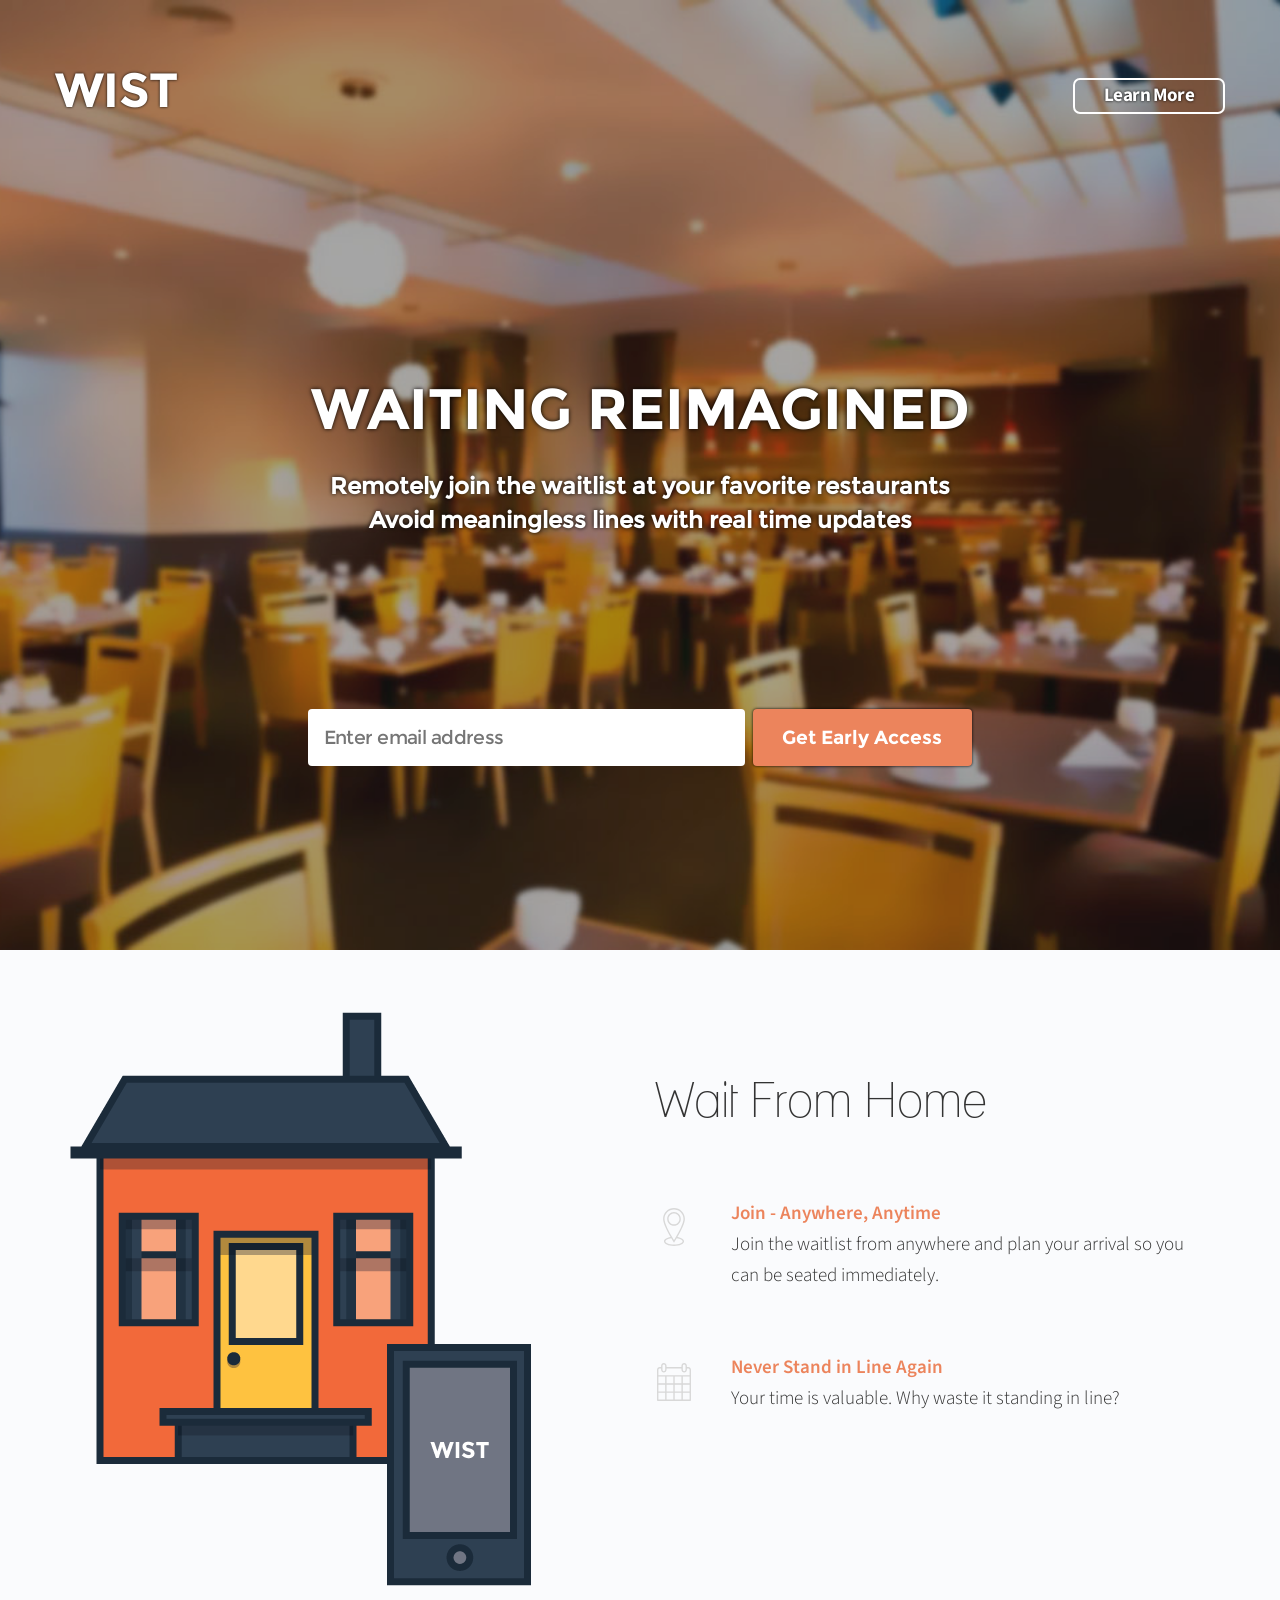
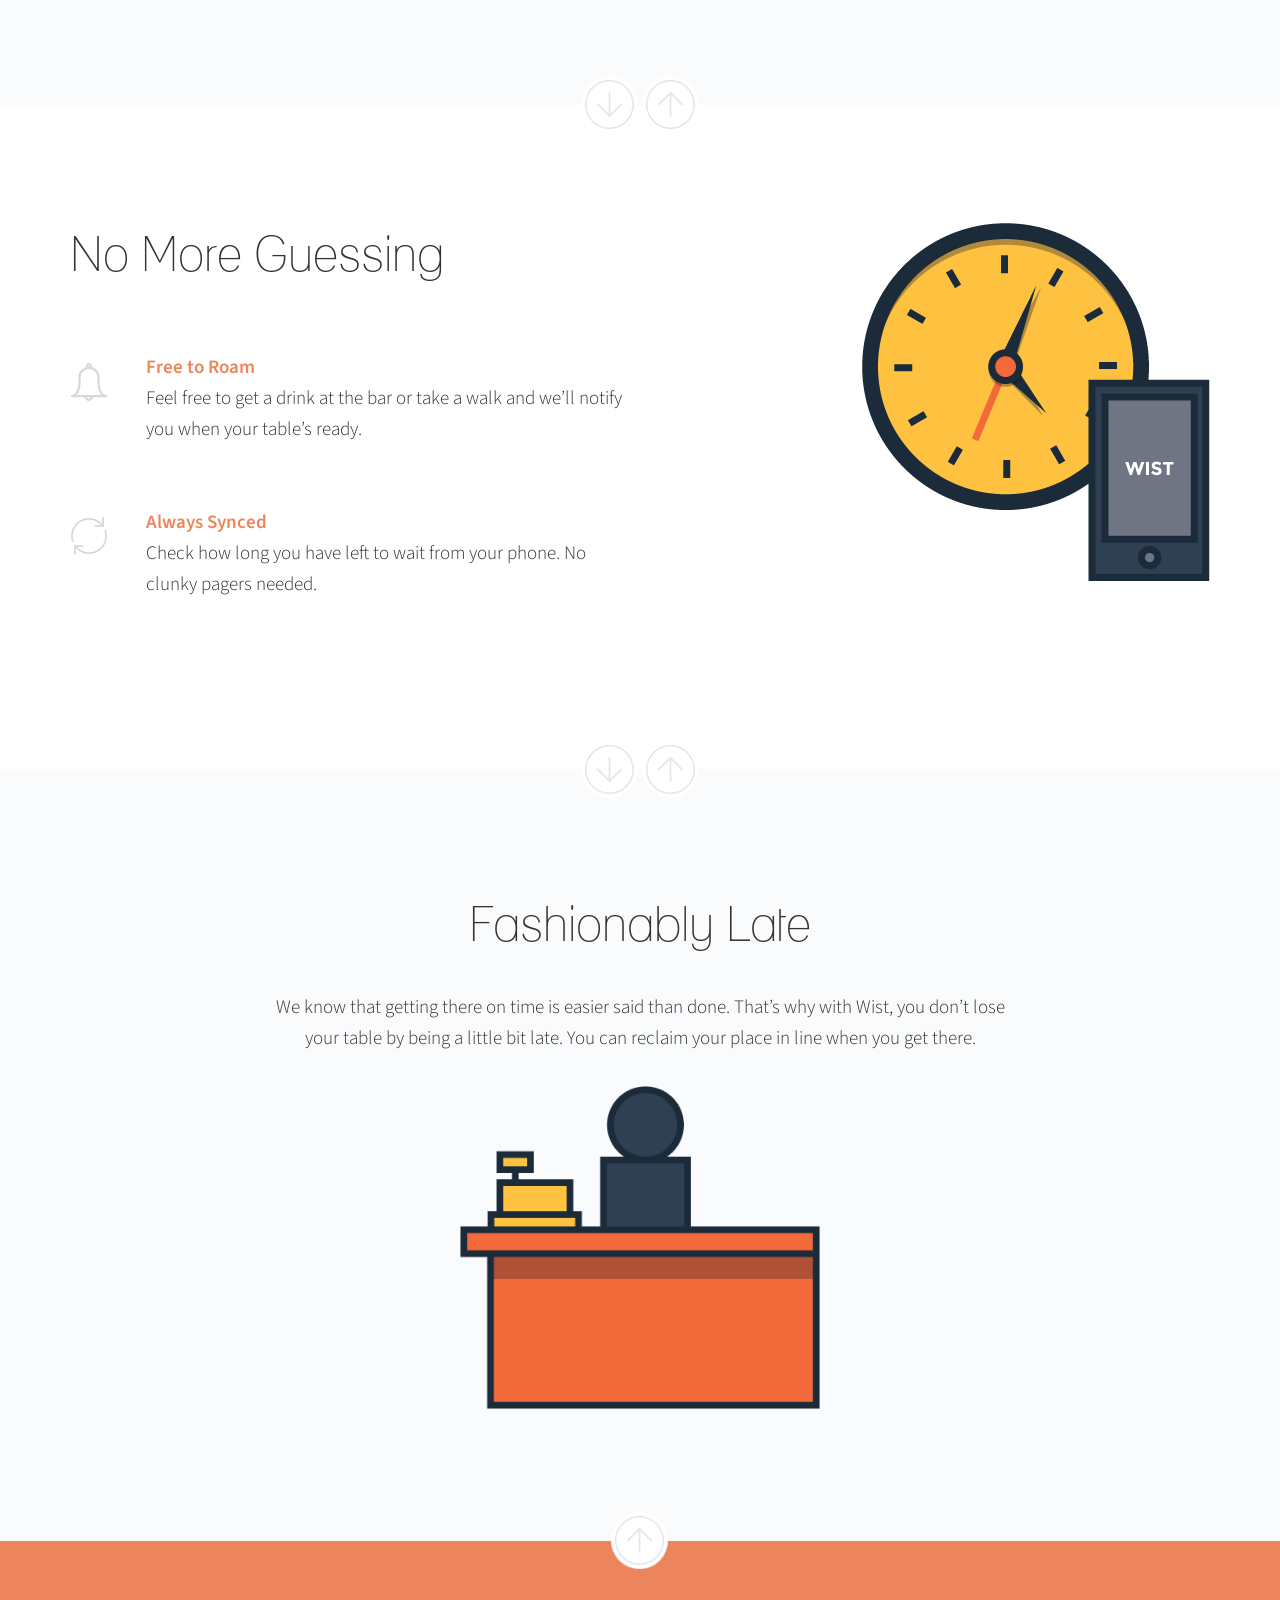
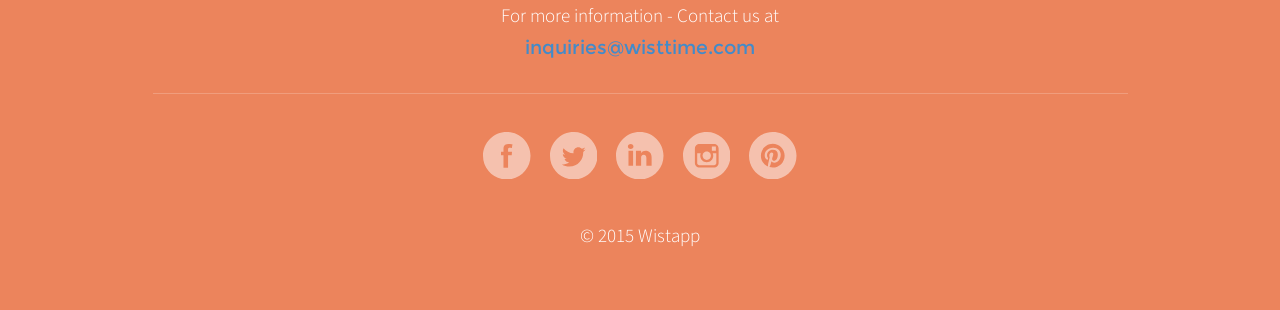
==== commit 5703f78b: "init commit with MVP finished" ====
--- a/index.html
+++ b/index.html
@@ -1,11 +1,12 @@
 <!DOCTYPE html>
 <html>
-  <head>
+<head>
     <title>Hype - Mobile App Landing Page</title>
-    <meta http-equiv="Content-Type" content="text/html; charset=UTF-8"/>  
+    <meta http-equiv="Content-Type" content="text/html; charset=UTF-8"/>
     <meta name="viewport" content="width=device-width, initial-scale=1, maximum-scale=1">
-    
+
     <!-- CSS Files comes here -->
+    <link href="bower_components/toastr/toastr.css" rel="stylesheet"/>
     <link href="css/bootstrap.css" rel="stylesheet" media="screen">
     <link href="css/style.css" rel="stylesheet" media="screen">
     <link href="css/animate.css" rel="stylesheet" media="screen">
@@ -15,35 +16,36 @@
     <link href="css/nivo_lightbox_themes/default/default.css" rel="stylesheet" media="screen">
     <link href="css/colors/green.css" rel="stylesheet" media="screen">
     <link href="css/responsive.css" rel="stylesheet" media="screen">
-    
+
     <!-- Google fonts -->
-    <link href="http://fonts.googleapis.com/css?family=Source+Sans+Pro:200,300,400,600,700,900,200italic,300italic,400italic,600italic,700italic,900italic" rel="stylesheet" type="text/css">
-    
-    <!-- Modernizer and IE specyfic files -->  
+    <link href="http://fonts.googleapis.com/css?family=Source+Sans+Pro:200,300,400,600,700,900,200italic,300italic,400italic,600italic,700italic,900italic"
+          rel="stylesheet" type="text/css">
+
+    <!-- Modernizer and IE specyfic files -->
     <script src="js/modernizr.custom.js"></script>
-      
+
     <!-- HTML5 shim and Respond.js IE8 support of HTML5 elements and media queries -->
     <!--[if lt IE 9]>
-      <script src="js/html5shiv.js"></script>
-      <script src="js/respond.min.js"></script>
+    <script src="js/html5shiv.js"></script>
+    <script src="js/respond.min.js"></script>
     <![endif]-->
-    
+
     <!--[if IE 9]>
-     <link href="css/ie.css" rel="stylesheet" media="screen">
+    <link href="css/ie.css" rel="stylesheet" media="screen">
     <![endif]-->
-    
+
     <!--[if IE 9]>
-     <svg id="svg-source" height="0" version="1.1"
-     xmlns="http://www.w3.org/2000/svg" style="position:absolute; margin-left: -100%"
-     xmlns:xlink="http://www.w3.org/1999/xlink">
-     <g id="ebay" data-iconmelon="Flat Social Icons:354f7b29e660310903078904a9b5e5e1">
-     <g>
-     <path d="M13.604,14.422c-1.639,0.042-1.58,1.704-1.58,1.704s-0.026,1.728,1.583,1.706
+    <svg id="svg-source" height="0" version="1.1"
+         xmlns="http://www.w3.org/2000/svg" style="position:absolute; margin-left: -100%"
+         xmlns:xlink="http://www.w3.org/1999/xlink">
+        <g id="ebay" data-iconmelon="Flat Social Icons:354f7b29e660310903078904a9b5e5e1">
+            <g>
+                <path d="M13.604,14.422c-1.639,0.042-1.58,1.704-1.58,1.704s-0.026,1.728,1.583,1.706
      c1.608-0.02,1.582-1.67,1.582-1.67S15.242,14.379,13.604,14.422z"></path>
-     <path d="M8.484,14.405c-1.458,0.001-1.53,1.292-1.53,1.292h2.981C9.936,15.697,9.936,14.405,8.484,14.405z"></path>
-     <path d="M18.809,16.232c0,0-1.64-0.052-1.575,0.82c0.06,0.818,1.083,0.817,1.083,0.817
+                <path d="M8.484,14.405c-1.458,0.001-1.53,1.292-1.53,1.292h2.981C9.936,15.697,9.936,14.405,8.484,14.405z"></path>
+                <path d="M18.809,16.232c0,0-1.64-0.052-1.575,0.82c0.06,0.818,1.083,0.817,1.083,0.817
      c1.837,0.023,1.649-1.639,1.649-1.639L18.809,16.232z"></path>
-     <path d="M16,0C7.162,0,0,7.164,0,16s7.162,16,16,16c8.837,0,16-7.164,16-16S24.837,0,16,0z M13.818,18.521
+                <path d="M16,0C7.162,0,0,7.164,0,16s7.162,16,16,16c8.837,0,16-7.164,16-16S24.837,0,16,0z M13.818,18.521
      c-1.352,0-1.814-0.762-1.814-0.762l-0.043,0.604h-0.992c0.039-0.414,0.045-1.042,0.045-1.042l-0.003-1.019
      c-0.003,0.057-0.007,0.093-0.007,0.093H6.92c0,0,0.057,1.428,1.531,1.455c1.146,0.021,1.354-0.775,1.354-0.775l1.06-0.002
      c0,0-0.113,1.447-2.417,1.447c-2.682,0-2.558-2.307-2.558-2.307c-0.013-0.512,0.085-2.484,2.619-2.483
@@ -53,17 +55,17 @@
      c0.005-0.625-0.184-1.133-1.219-1.152c-1.095-0.021-1.179,0.698-1.179,0.698H16.48c0.219-1.569,2.328-1.377,2.328-1.377
      c2.199,0.091,2.15,1.318,2.178,1.827c0.022,0.438,0.002,1.061,0,1.758c-0.003,0.696,0.021,1.049,0.021,1.049L20.068,18.355z
      M23.018,20.062h-1.146l0.907-1.712l-2.352-4.449h1.185l1.733,3.456l1.736-3.456h1.071L23.018,20.062z"></path>
-     </g>
-     </g>
-     <g id="b" data-iconmelon="Flat Social Icons:25bf6c56b9833a92c1d58e3f602437d2">
-     <path d="M16,0C7.162,0,0,7.164,0,16s7.162,16,16,16s16-7.164,16-16S24.838,0,16,0z M17.757,23.972h-3.531
+            </g>
+        </g>
+        <g id="b" data-iconmelon="Flat Social Icons:25bf6c56b9833a92c1d58e3f602437d2">
+            <path d="M16,0C7.162,0,0,7.164,0,16s7.162,16,16,16s16-7.164,16-16S24.838,0,16,0z M17.757,23.972h-3.531
      C10.842,23.972,8,21.135,8,17.75V9.444C8,8.655,8.654,8,9.444,8c0.787,0,1.443,0.657,1.443,1.444c0,2.768,0.004,5.537,0.004,8.306
      c0,1.822,1.512,3.334,3.334,3.334h3.531c1.815,0,3.335-1.52,3.335-3.334c0-1.823-1.513-3.335-3.335-3.335h-3.809
      c-0.79,0-1.444-0.654-1.444-1.444c0-0.787,0.657-1.444,1.444-1.444h3.809c3.402,0,6.223,2.821,6.223,6.223
      C23.98,21.138,21.146,23.972,17.757,23.972z"></path>
-     </g>
-     <g id="soundcloud" data-iconmelon="Flat Social Icons:6c8f53194176bd185d19145650a30c64">
-     <path d="M16,0C7.162,0,0,7.164,0,16s7.162,16,16,16c8.837,0,16-7.164,16-16S24.837,0,16,0z M8.244,17.997
+        </g>
+        <g id="soundcloud" data-iconmelon="Flat Social Icons:6c8f53194176bd185d19145650a30c64">
+            <path d="M16,0C7.162,0,0,7.164,0,16s7.162,16,16,16c8.837,0,16-7.164,16-16S24.837,0,16,0z M8.244,17.997
      C8.24,18.034,8.213,18.06,8.181,18.06c-0.034,0-0.06-0.026-0.063-0.062L8,17.123l0.117-0.888c0.004-0.037,0.029-0.063,0.063-0.063
      c0.032,0,0.06,0.025,0.063,0.062l0.14,0.889L8.244,17.997z M8.839,18.528c-0.005,0.038-0.032,0.064-0.067,0.064
      c-0.033,0-0.061-0.026-0.066-0.064l-0.156-1.405l0.156-1.438c0.006-0.036,0.033-0.064,0.066-0.064c0.035,0,0.062,0.027,0.068,0.064
@@ -91,42 +93,42 @@
      c-0.035,0-5.45-0.002-5.455-0.002c-0.118-0.013-0.212-0.113-0.214-0.233v-6.245c0.002-0.116,0.042-0.175,0.189-0.231
      c0.383-0.148,0.816-0.235,1.26-0.235c1.814,0,3.301,1.391,3.458,3.164c0.234-0.098,0.491-0.152,0.762-0.152
      c1.087,0,1.968,0.881,1.968,1.968C24,18.084,23.119,18.964,22.032,18.964z"></path>
-     </g>
-     <g id="windows" data-iconmelon="Flat Social Icons:3941bd36575288e9e4eb130100d5be0c">
-     <path d="M16,0C7.162,0,0,7.164,0,16s7.162,16,16,16c8.837,0,16-7.164,16-16S24.837,0,16,0z M15.373,10.123
+        </g>
+        <g id="windows" data-iconmelon="Flat Social Icons:3941bd36575288e9e4eb130100d5be0c">
+            <path d="M16,0C7.162,0,0,7.164,0,16s7.162,16,16,16c8.837,0,16-7.164,16-16S24.837,0,16,0z M15.373,10.123
      l8.022-1.171v7.04l-8.022,0.064V10.123z M8.597,21.748l0-5.049l6.043,0.04l0.005,5.841L8.597,21.748z M8.598,16.102l-0.006-5.047
      l6.05-0.824l0.003,5.836L8.598,16.102z M23.395,23.803l-8.022-1.133l-0.011-5.889l8.036,0.013L23.395,23.803z"></path>
-     </g>
-     <g id="vimeo" data-iconmelon="Flat Social Icons:83b39399dd43284c7bd751c96417d026">
-     <path d="M16,0.001C7.165,0.001,0,7.164,0,16s7.165,15.999,16,15.999c8.836,0,16-7.163,16-15.999
+        </g>
+        <g id="vimeo" data-iconmelon="Flat Social Icons:83b39399dd43284c7bd751c96417d026">
+            <path d="M16,0.001C7.165,0.001,0,7.164,0,16s7.165,15.999,16,15.999c8.836,0,16-7.163,16-15.999
      S24.836,0.001,16,0.001z M23.99,12.66c-0.07,1.555-1.159,3.682-3.26,6.381c-2.175,2.822-4.018,4.232-5.524,4.232
      c-0.932,0-1.721-0.858-2.365-2.58c-0.432-1.579-0.861-3.158-1.292-4.734c-0.48-1.721-0.994-2.582-1.542-2.582
      c-0.12,0-0.537,0.251-1.255,0.755L8,13.161c0.788-0.69,1.565-1.385,2.332-2.077c1.05-0.91,1.839-1.386,2.366-1.436
      c1.241-0.121,2.007,0.729,2.296,2.545c0.308,1.961,0.524,3.18,0.644,3.659c0.359,1.625,0.752,2.436,1.183,2.436
      c0.333,0,0.836-0.524,1.505-1.575c0.67-1.053,1.027-1.853,1.076-2.404c0.096-0.908-0.262-1.36-1.076-1.36
      c-0.382,0-0.777,0.081-1.183,0.251c0.79-2.559,2.296-3.802,4.519-3.729C23.31,9.517,24.087,10.582,23.99,12.66z"></path>
-     </g>
-     <g id="google-plus" data-iconmelon="Flat Social Icons:3769f7aef24d6a2de99b5c893b5d0bdb">
-     <g>
-     <path d="M15.765,11.719c-0.22-1.677-1.434-3.021-2.71-3.06s-2.133,1.244-1.912,2.922
+        </g>
+        <g id="google-plus" data-iconmelon="Flat Social Icons:3769f7aef24d6a2de99b5c893b5d0bdb">
+            <g>
+                <path d="M15.765,11.719c-0.22-1.677-1.434-3.021-2.71-3.06s-2.133,1.244-1.912,2.922
      c0.22,1.676,1.434,3.065,2.71,3.104C15.129,14.723,15.985,13.395,15.765,11.719z"></path>
-     <path d="M16,0C7.164,0,0,7.164,0,16s7.164,16,16,16s16-7.164,16-16S24.837,0,16,0z M13.363,23.958
+                <path d="M16,0C7.164,0,0,7.164,0,16s7.164,16,16,16s16-7.164,16-16S24.837,0,16,0z M13.363,23.958
      c-2.751,0-5.073-1.119-5.073-2.909c0-1.817,2.118-3.57,4.87-3.57c0.299,0,0.574-0.008,0.859-0.008
      c-0.376-0.366-0.675-0.815-0.675-1.369c0-0.327,0.105-0.646,0.252-0.925c-0.149,0.01-0.302,0.013-0.459,0.013
      c-2.26,0-3.774-1.607-3.774-3.6c0-1.949,2.091-3.632,4.312-3.632h4.956l-1.109,0.801h-1.571c1.042,0.401,1.598,1.616,1.598,2.862
      c0,1.047-0.581,1.947-1.4,2.588c-0.799,0.624-0.951,0.885-0.951,1.418c0,0.453,0.855,1.224,1.304,1.541
      c1.31,0.925,1.733,1.785,1.733,3.22C18.233,22.178,16.5,23.958,13.363,23.958z M23.709,16.384H21.78v1.93h-1.552v-1.93h-1.929
      v-1.553h1.929v-1.929h1.552v1.929h1.929V16.384z"></path>
-     <path d="M14.917,18.137c-0.375-0.121-0.79-0.193-1.233-0.197c-1.902-0.021-3.606,1.159-3.606,2.577
+                <path d="M14.917,18.137c-0.375-0.121-0.79-0.193-1.233-0.197c-1.902-0.021-3.606,1.159-3.606,2.577
      c0,1.445,1.374,2.648,3.276,2.648c2.674,0,3.605-1.129,3.605-2.575c0-0.175-0.021-0.345-0.061-0.511
      C16.689,19.261,15.948,18.855,14.917,18.137z"></path>
-     </g>
-     </g>
-     <g id="android" data-iconmelon="Flat Social Icons:9afbe295969488fec44af206c92c8225">
-     <g>
-     <circle cx="18.115" cy="10.789" r="0.464"></circle>
-     <circle cx="14.399" cy="10.789" r="0.464"></circle>
-     <path d="M16,0C7.162,0,0,7.164,0,16s7.162,16,16,16c8.837,0,16-7.164,16-16S24.837,0,16,0z M11.303,18.014
+            </g>
+        </g>
+        <g id="android" data-iconmelon="Flat Social Icons:9afbe295969488fec44af206c92c8225">
+            <g>
+                <circle cx="18.115" cy="10.789" r="0.464"></circle>
+                <circle cx="14.399" cy="10.789" r="0.464"></circle>
+                <path d="M16,0C7.162,0,0,7.164,0,16s7.162,16,16,16c8.837,0,16-7.164,16-16S24.837,0,16,0z M11.303,18.014
      c0,0.513-0.416,0.93-0.929,0.93c-0.514,0-0.93-0.417-0.93-0.93v-3.975c0-0.512,0.416-0.928,0.93-0.928
      c0.513,0,0.929,0.416,0.929,0.928V18.014z M20.593,13.883v0.631v5.41c0,0.541-0.439,0.98-0.98,0.98h-0.708
      c0.023,0.082,0.037,0.169,0.037,0.259v0.052v0.309v1.6c0,0.514-0.416,0.93-0.93,0.93c-0.513,0-0.929-0.416-0.929-0.93v-1.6v-0.309
@@ -138,11 +140,11 @@
      c0.047-0.071,0.144-0.091,0.214-0.043c0.072,0.048,0.092,0.144,0.044,0.215l-0.386,0.579l-0.173,0.258L18.39,9.393
      c1.313,0.612,2.203,1.771,2.203,3.1H11.922z M23.07,18.014c0,0.513-0.416,0.93-0.929,0.93c-0.514,0-0.93-0.417-0.93-0.93v-3.975
      c0-0.512,0.416-0.928,0.93-0.928c0.513,0,0.929,0.416,0.929,0.928V18.014z"></path>
-     </g>
-     </g>
-     <g id="skype" data-iconmelon="Flat Social Icons:13ef86601b5a3b71b5cc4961921a89c3">
-     <g>
-     <path d="M19.363,15.777c-0.359-0.234-0.797-0.434-1.306-0.597c-0.501-0.16-1.069-0.309-1.688-0.441
+            </g>
+        </g>
+        <g id="skype" data-iconmelon="Flat Social Icons:13ef86601b5a3b71b5cc4961921a89c3">
+            <g>
+                <path d="M19.363,15.777c-0.359-0.234-0.797-0.434-1.306-0.597c-0.501-0.16-1.069-0.309-1.688-0.441
      c-0.487-0.113-0.845-0.2-1.056-0.259c-0.207-0.057-0.413-0.138-0.614-0.238c-0.193-0.098-0.347-0.212-0.455-0.346
      c-0.103-0.125-0.152-0.271-0.152-0.444c0-0.283,0.154-0.522,0.474-0.731c0.329-0.217,0.775-0.325,1.321-0.325
      c0.59,0,1.019,0.097,1.275,0.294c0.264,0.2,0.494,0.484,0.685,0.847c0.164,0.283,0.313,0.479,0.455,0.606
@@ -157,42 +159,42 @@
      c-0.21,0.198-0.317,0.44-0.317,0.719c0,0.449,0.164,0.914,0.487,1.38c0.321,0.464,0.744,0.838,1.257,1.115
      c0.718,0.381,1.637,0.573,2.732,0.573c0.913,0,1.716-0.141,2.385-0.42c0.676-0.281,1.198-0.677,1.551-1.177
      c0.354-0.499,0.533-1.073,0.533-1.701c0-0.526-0.104-0.979-0.31-1.345C20.019,16.319,19.729,16.015,19.363,15.777z"></path>
-     <path d="M16,0C7.162,0,0,7.164,0,16s7.162,16,16,16c8.837,0,16-7.164,16-16S24.837,0,16,0z M19.575,24.114
+                <path d="M16,0C7.162,0,0,7.164,0,16s7.162,16,16,16c8.837,0,16-7.164,16-16S24.837,0,16,0z M19.575,24.114
      c-0.757,0-1.469-0.19-2.093-0.526c-0.453,0.085-0.919,0.129-1.396,0.129c-4.216,0-7.632-3.416-7.632-7.633
      c0-0.523,0.053-1.037,0.154-1.533C8.223,13.894,8,13.129,8,12.312c0-2.444,1.981-4.427,4.426-4.427c0.866,0,1.673,0.25,2.354,0.681
      c0.425-0.074,0.86-0.112,1.306-0.112c4.215,0,7.631,3.417,7.631,7.63c0,0.563-0.061,1.11-0.176,1.64
      C23.835,18.315,24,18.982,24,19.688C24,22.133,22.02,24.114,19.575,24.114z"></path>
-     </g>
-     </g>
-     <g id="paypal" data-iconmelon="Flat Social Icons:9f15f1d1ce84593b915b560c621b1454">
-     <g>
-     <path d="M18.877,11.635c-0.28-0.198-0.628-0.317-1.026-0.317h-2.305l-0.077,0.317l-0.935,4.008h2.208
+            </g>
+        </g>
+        <g id="paypal" data-iconmelon="Flat Social Icons:9f15f1d1ce84593b915b560c621b1454">
+            <g>
+                <path d="M18.877,11.635c-0.28-0.198-0.628-0.317-1.026-0.317h-2.305l-0.077,0.317l-0.935,4.008h2.208
      c0.491,0,0.98-0.164,1.407-0.431c0.166-0.104,0.325-0.225,0.467-0.357c0.394-0.376,0.692-0.852,0.82-1.374
      C19.656,12.692,19.399,12.014,18.877,11.635z"></path>
-     <path d="M16,0C7.162,0,0,7.164,0,16s7.162,16,16,16c8.837,0,16-7.164,16-16S24.837,0,16,0z M23.857,13.48
+                <path d="M16,0C7.162,0,0,7.164,0,16s7.162,16,16,16c8.837,0,16-7.164,16-16S24.837,0,16,0z M23.857,13.48
      c-0.285,1.277-0.871,2.342-1.664,3.175c-1.218,1.269-2.936,1.979-4.847,2.011c-0.041,0-0.082,0.006-0.118,0.006H13.86l-1.15,5.23
      H8.001l3.555-15.805h8.022c1.489,0,3.125,0.672,3.926,2.098c0.275,0.49,0.454,1.068,0.491,1.74
      C24.018,12.403,23.976,12.92,23.857,13.48z"></path>
-     </g>
-     </g>
-     <g id="linkedin" data-iconmelon="Flat Social Icons:01c61d24a0a5319e0d4efae034e4824a">
-     <path d="M16,0C7.163,0,0,7.164,0,16s7.163,16,16,16c8.838,0,16-7.164,16-16S24.838,0,16,0z M11.522,22.691H8.403
+            </g>
+        </g>
+        <g id="linkedin" data-iconmelon="Flat Social Icons:01c61d24a0a5319e0d4efae034e4824a">
+            <path d="M16,0C7.163,0,0,7.164,0,16s7.163,16,16,16c8.838,0,16-7.164,16-16S24.838,0,16,0z M11.522,22.691H8.403
      v-9.98h3.119V22.691z M9.883,11.463H9.86c-1.129,0-1.86-0.764-1.86-1.73C8,8.748,8.754,8,9.905,8c1.15,0,1.857,0.746,1.88,1.73
      C11.785,10.697,11.056,11.463,9.883,11.463z M24,22.691h-3.537v-5.164c0-1.353-0.552-2.275-1.77-2.275
      c-0.93,0-1.446,0.623-1.688,1.224c-0.09,0.216-0.075,0.515-0.075,0.816v5.399h-3.504c0,0,0.046-9.148,0-9.98h3.504v1.566
      c0.207-0.685,1.326-1.662,3.112-1.662c2.216,0,3.958,1.436,3.958,4.527V22.691z"></path>
-     </g>
-     <g id="devianart" data-iconmelon="Flat Social Icons:46e814bc28b3e6125ba2e8850d754d53">
-     <g>
-     <path d="M10.458,17.99l2.447-0.659L11.81,15.09C9.75,16.428,10.458,17.99,10.458,17.99z"></path>
-     <path d="M16,0C7.162,0,0,7.164,0,16s7.162,16,16,16c8.837,0,16-7.164,16-16S24.837,0,16,0z M16.667,18.058
+        </g>
+        <g id="devianart" data-iconmelon="Flat Social Icons:46e814bc28b3e6125ba2e8850d754d53">
+            <g>
+                <path d="M10.458,17.99l2.447-0.659L11.81,15.09C9.75,16.428,10.458,17.99,10.458,17.99z"></path>
+                <path d="M16,0C7.162,0,0,7.164,0,16s7.162,16,16,16c8.837,0,16-7.164,16-16S24.837,0,16,0z M16.667,18.058
      l-1.698-3.448c0.819-0.139,1.588-0.1,2.264,0.025l0.718,1.334l2.493-0.674c0,0-3.024-2.128-6.647-1.086l2.019,4.096l-7.344,2.114
      c0,0-2.133-4.688,2.681-6.675L10.22,11.84l2.283-0.259l0.771,1.563c0.046-0.007,0.087-0.019,0.133-0.026
      C21.34,11.769,24,15.945,24,15.945L16.667,18.058z"></path>
-     </g>
-     </g>
-     <g id="pinterest" data-iconmelon="Flat Social Icons:c197dd39ae48df54f39a4cb022bbc80e">
-     <path d="M16,0C7.164,0,0,7.164,0,16c0,8.837,7.164,16,16,16c8.837,0,16-7.163,16-16C32,7.164,24.837,0,16,0z
+            </g>
+        </g>
+        <g id="pinterest" data-iconmelon="Flat Social Icons:c197dd39ae48df54f39a4cb022bbc80e">
+            <path d="M16,0C7.164,0,0,7.164,0,16c0,8.837,7.164,16,16,16c8.837,0,16-7.163,16-16C32,7.164,24.837,0,16,0z
 	 M16,23.957c-0.788,0-1.548-0.115-2.267-0.328c0.303-0.479,0.636-1.098,0.805-1.713c0.098-0.356,0.563-2.199,0.563-2.199
      c0.278,0.53,1.09,0.997,1.954,0.997c2.572,0,4.317-2.344,4.317-5.482c0-2.372-2.01-4.584-5.065-4.584
      c-3.801,0-5.717,2.727-5.717,4.999c0,1.375,0.521,2.599,1.639,3.057c0.183,0.074,0.347,0.002,0.4-0.201
@@ -201,43 +203,44 @@
      c0.24-1.012,0.707-2.106,0.707-2.838c0-0.654-0.352-1.201-1.079-1.201c-0.855,0-1.543,0.885-1.543,2.071
      c0,0.755,0.255,1.266,0.255,1.266s-0.875,3.71-1.029,4.358c-0.143,0.608-0.162,1.279-0.139,1.838C9.97,22.048,8,19.233,8,15.958
      c0-4.419,3.583-8,8-8s8,3.581,8,8C24,20.376,20.418,23.957,16,23.957z"></path>
-     </g>
-     <g id="instagram" data-iconmelon="Flat Social Icons:39303518cc8a9ce85bae15b2e6037450">
-     <g>
-     <polygon points="22.15,12.555 22.15,10.196 22.15,9.843 21.797,9.845 19.438,9.852 19.447,12.564 	"></polygon>
-     <path d="M16.002,18.815c1.553,0,2.816-1.263,2.816-2.815c0-0.614-0.199-1.18-0.533-1.643
+        </g>
+        <g id="instagram" data-iconmelon="Flat Social Icons:39303518cc8a9ce85bae15b2e6037450">
+            <g>
+                <polygon
+                        points="22.15,12.555 22.15,10.196 22.15,9.843 21.797,9.845 19.438,9.852 19.447,12.564 	"></polygon>
+                <path d="M16.002,18.815c1.553,0,2.816-1.263,2.816-2.815c0-0.614-0.199-1.18-0.533-1.643
      c-0.512-0.709-1.344-1.174-2.283-1.174s-1.771,0.465-2.283,1.174c-0.333,0.463-0.533,1.029-0.533,1.643
      C13.186,17.553,14.449,18.815,16.002,18.815z"></path>
-     <path d="M16,0C7.162,0,0,7.164,0,16s7.162,16,16,16c8.837,0,16-7.164,16-16S24.837,0,16,0z M24.002,14.357v6.55
+                <path d="M16,0C7.162,0,0,7.164,0,16s7.162,16,16,16c8.837,0,16-7.164,16-16S24.837,0,16,0z M24.002,14.357v6.55
      c0,1.705-1.388,3.092-3.093,3.092h-9.815c-1.705,0-3.092-1.387-3.092-3.092v-6.55v-3.265C8.002,9.387,9.389,8,11.094,8h9.815
      c1.705,0,3.093,1.387,3.093,3.092V14.357z"></path>
-     <path d="M20.377,16c0,2.413-1.963,4.375-4.375,4.375S11.627,18.413,11.627,16c0-0.581,0.116-1.135,0.322-1.643
+                <path d="M20.377,16c0,2.413-1.963,4.375-4.375,4.375S11.627,18.413,11.627,16c0-0.581,0.116-1.135,0.322-1.643
      H9.561v6.55c0,0.846,0.688,1.533,1.533,1.533h9.815c0.847,0,1.534-0.687,1.534-1.533v-6.55h-2.389
      C20.26,14.865,20.377,15.419,20.377,16z"></path>
-     </g>
-     </g>
-     <g id="flickr" data-iconmelon="Flat Social Icons:cdef6e95be364ec0c79e47e1545c9a1d">
-     <path d="M16.001,0.001C7.164,0.001,0,7.164,0,16s7.164,15.999,16.001,15.999C24.836,31.999,32,24.836,32,16
+            </g>
+        </g>
+        <g id="flickr" data-iconmelon="Flat Social Icons:cdef6e95be364ec0c79e47e1545c9a1d">
+            <path d="M16.001,0.001C7.164,0.001,0,7.164,0,16s7.164,15.999,16.001,15.999C24.836,31.999,32,24.836,32,16
      S24.836,0.001,16.001,0.001z M11.523,19.523C9.577,19.523,8,17.945,8,16c0-1.945,1.577-3.523,3.522-3.523
      c1.95,0,3.526,1.578,3.526,3.523C15.048,17.945,13.472,19.523,11.523,19.523z M20.477,19.523c-1.947,0-3.524-1.577-3.524-3.523
      s1.577-3.524,3.524-3.524C22.422,12.476,24,14.054,24,16S22.422,19.523,20.477,19.523z"></path>
-     </g>
-     <g id="google-drive" data-iconmelon="Flat Social Icons:9b4967612fb8f447ddfb18c76b84ad3f">
-     <path d="M16,0C7.162,0,0,7.164,0,16s7.162,16,16,16c8.837,0,16-7.164,16-16S24.837,0,16,0z M10.376,22.584l-0.133-0.229
+        </g>
+        <g id="google-drive" data-iconmelon="Flat Social Icons:9b4967612fb8f447ddfb18c76b84ad3f">
+            <path d="M16,0C7.162,0,0,7.164,0,16s7.162,16,16,16c8.837,0,16-7.164,16-16S24.837,0,16,0z M10.376,22.584l-0.133-0.229
      l-2.198-3.771L8,18.508l0.045-0.076L13.1,9.677l0.131-0.228l0.132,0.227l2.199,3.771l0.045,0.077l-0.045,0.077l-5.054,8.754
      L10.376,22.584z M23.869,19.162l-2.168,3.789l-0.044,0.076h-0.089H11.46h-0.264l0.131-0.229l2.167-3.789l0.044-0.076h0.089h10.109
      H24L23.869,19.162z M23.736,18.033l-4.365,0.019h-0.088l-0.045-0.077L14.184,9.22l-0.131-0.228l0.263-0.001l4.366-0.018h0.088
      l0.045,0.077l5.055,8.755L24,18.032L23.736,18.033z"></path>
-     </g>
-     <g id="behance" data-iconmelon="Flat Social Icons:2cfaa5f08f9411971991c5776a62bc9c">
-     <g>
-     <path d="M13.422,14.585c0.267-0.164,0.402-0.454,0.402-0.868c0-0.461-0.177-0.765-0.531-0.914
+        </g>
+        <g id="behance" data-iconmelon="Flat Social Icons:2cfaa5f08f9411971991c5776a62bc9c">
+            <g>
+                <path d="M13.422,14.585c0.267-0.164,0.402-0.454,0.402-0.868c0-0.461-0.177-0.765-0.531-0.914
      c-0.306-0.103-0.695-0.154-1.168-0.154H9.972v2.182h2.404C12.804,14.831,13.153,14.748,13.422,14.585z"></path>
-     <path d="M20.369,14.89c-0.489,0-0.871,0.139-1.141,0.417c-0.271,0.279-0.44,0.656-0.51,1.132h3.295
+                <path d="M20.369,14.89c-0.489,0-0.871,0.139-1.141,0.417c-0.271,0.279-0.44,0.656-0.51,1.132h3.295
      c-0.035-0.507-0.206-0.892-0.509-1.156C21.198,15.021,20.82,14.89,20.369,14.89z"></path>
-     <path d="M13.395,16.634c-0.235-0.107-0.565-0.164-0.988-0.167H9.972v2.637h2.4c0.429,0,0.764-0.058,1.001-0.174
+                <path d="M13.395,16.634c-0.235-0.107-0.565-0.164-0.988-0.167H9.972v2.637h2.4c0.429,0,0.764-0.058,1.001-0.174
      c0.435-0.216,0.65-0.627,0.65-1.234C14.024,17.18,13.815,16.827,13.395,16.634z"></path>
-     <path d="M16,0C7.163,0,0,7.164,0,16c0,8.836,7.163,16,16,16s16-7.164,16-16C32,7.164,24.837,0,16,0z M18.224,11.393
+                <path d="M16,0C7.163,0,0,7.164,0,16c0,8.836,7.163,16,16,16s16-7.164,16-16C32,7.164,24.837,0,16,0z M18.224,11.393
      h4.237v1.23h-4.237V11.393z M15.669,19.412c-0.187,0.308-0.42,0.568-0.7,0.778c-0.315,0.242-0.686,0.407-1.116,0.497
      c-0.43,0.089-0.895,0.133-1.397,0.133H8v-9.888h4.778c1.206,0.018,2.06,0.369,2.563,1.054c0.301,0.421,0.453,0.923,0.453,1.509
      c0,0.603-0.151,1.089-0.456,1.456c-0.172,0.206-0.423,0.394-0.755,0.563c0.504,0.185,0.885,0.475,1.143,0.873
@@ -247,22 +250,22 @@
      c-0.974,0-1.833-0.299-2.575-0.899c-0.746-0.6-1.116-1.576-1.116-2.926c0-1.268,0.335-2.239,1.006-2.916
      c0.672-0.675,1.543-1.014,2.614-1.014c0.637,0,1.21,0.114,1.72,0.343c0.511,0.228,0.931,0.589,1.262,1.082
      c0.302,0.434,0.496,0.938,0.584,1.511C23.986,16.585,24.007,17.07,23.998,17.701z"></path>
-     </g>
-     </g>
-     <g id="dribbble" data-iconmelon="Flat Social Icons:5b9fc91059c3a0d20aa278a84f56f35d">
-     <g>
-     <path d="M16.473,16.053c0.09-0.029,0.178-0.056,0.269-0.082c-0.171-0.389-0.358-0.778-0.554-1.161
+            </g>
+        </g>
+        <g id="dribbble" data-iconmelon="Flat Social Icons:5b9fc91059c3a0d20aa278a84f56f35d">
+            <g>
+                <path d="M16.473,16.053c0.09-0.029,0.178-0.056,0.269-0.082c-0.171-0.389-0.358-0.778-0.554-1.161
      c-3.518,1.052-6.895,0.976-7.015,0.974C9.17,15.855,9.168,15.927,9.168,16c0,1.755,0.662,3.355,1.75,4.566
      c0-0.001-0.002-0.003-0.002-0.003S12.785,17.245,16.473,16.053z"></path>
-     <path d="M15.621,13.757c-1.182-2.102-2.445-3.815-2.537-3.937c-1.905,0.9-3.326,2.655-3.771,4.771
+                <path d="M15.621,13.757c-1.182-2.102-2.445-3.815-2.537-3.937c-1.905,0.9-3.326,2.655-3.771,4.771
      C9.494,14.595,12.342,14.629,15.621,13.757z"></path>
-     <path d="M14.363,9.366c-0.008,0.003-0.016,0.003-0.022,0.006c0.013-0.003,0.021-0.004,0.021-0.004
+                <path d="M14.363,9.366c-0.008,0.003-0.016,0.003-0.022,0.006c0.013-0.003,0.021-0.004,0.021-0.004
      S14.363,9.367,14.363,9.366z"></path>
-     <path d="M20.513,10.873C19.309,9.812,17.729,9.167,16,9.167c-0.555,0-1.094,0.068-1.61,0.193
+                <path d="M20.513,10.873C19.309,9.812,17.729,9.167,16,9.167c-0.555,0-1.094,0.068-1.61,0.193
      c0.103,0.136,1.386,1.84,2.553,3.986C19.522,12.38,20.495,10.899,20.513,10.873z"></path>
-     <path d="M11.801,21.386l0.001-0.002c-0.051-0.04-0.104-0.076-0.154-0.117
+                <path d="M11.801,21.386l0.001-0.002c-0.051-0.04-0.104-0.076-0.154-0.117
      C11.737,21.339,11.801,21.386,11.801,21.386z"></path>
-     <path d="M16,0C7.162,0,0,7.164,0,16c0,8.836,7.162,16,16,16c8.837,0,16-7.164,16-16C32,7.164,24.837,0,16,0z
+                <path d="M16,0C7.162,0,0,7.164,0,16c0,8.836,7.162,16,16,16c8.837,0,16-7.164,16-16C32,7.164,24.837,0,16,0z
      M23.836,17.611c-0.104,0.514-0.262,1.021-0.466,1.503c-0.2,0.474-0.448,0.933-0.737,1.36c-0.286,0.423-0.615,0.821-0.977,1.183
      c-0.361,0.361-0.76,0.689-1.184,0.976c-0.427,0.289-0.885,0.538-1.358,0.738c-0.483,0.205-0.99,0.361-1.504,0.466
      C17.084,23.946,16.542,24,16,24s-1.084-0.055-1.611-0.164c-0.515-0.105-1.02-0.261-1.503-0.466c-0.474-0.2-0.932-0.449-1.36-0.738
@@ -273,32 +276,32 @@
      C14.916,8.055,15.458,8,16,8s1.084,0.055,1.61,0.164c0.514,0.104,1.021,0.262,1.504,0.466c0.474,0.201,0.932,0.448,1.358,0.738
      c0.424,0.286,0.822,0.614,1.184,0.977c0.361,0.361,0.69,0.76,0.977,1.183c0.289,0.427,0.537,0.884,0.737,1.359
      c0.204,0.483,0.361,0.99,0.466,1.504C23.945,14.915,24,15.458,24,16C24,16.542,23.945,17.085,23.836,17.611z"></path>
-     <path d="M17.162,17.118c-4.035,1.405-5.35,4.241-5.36,4.266c1.159,0.905,2.614,1.449,4.198,1.449
+                <path d="M17.162,17.118c-4.035,1.405-5.35,4.241-5.36,4.266c1.159,0.905,2.614,1.449,4.198,1.449
      c0.946,0,1.848-0.193,2.667-0.542c-0.101-0.597-0.498-2.689-1.46-5.188C17.192,17.108,17.178,17.112,17.162,17.118z"></path>
-     <path d="M17.47,14.364c0.158,0.326,0.312,0.657,0.454,0.991c0.051,0.118,0.1,0.236,0.146,0.353
+                <path d="M17.47,14.364c0.158,0.326,0.312,0.657,0.454,0.991c0.051,0.118,0.1,0.236,0.146,0.353
      c2.349-0.295,4.66,0.202,4.76,0.224c-0.018-1.621-0.596-3.107-1.555-4.271C21.262,11.679,20.167,13.263,17.47,14.364z"></path>
-     <path d="M18.488,16.786c0.896,2.463,1.26,4.468,1.329,4.88c1.534-1.036,2.624-2.678,2.928-4.582
+                <path d="M18.488,16.786c0.896,2.463,1.26,4.468,1.329,4.88c1.534-1.036,2.624-2.678,2.928-4.582
      C22.604,17.039,20.692,16.434,18.488,16.786z"></path>
-     </g>
-     </g>
-     <g id="dropbox" data-iconmelon="Flat Social Icons:a57142a646219e495b85f185ff6a4cec">
-     <g>
-     <polygon points="11.254,14.239 16,17.169 20.746,14.239 16,11.31 	"></polygon>
-     <path d="M16,0C7.162,0,0,7.164,0,16c0,8.836,7.162,16,16,16c8.837,0,16-7.164,16-16C32,7.164,24.837,0,16,0z
+            </g>
+        </g>
+        <g id="dropbox" data-iconmelon="Flat Social Icons:a57142a646219e495b85f185ff6a4cec">
+            <g>
+                <polygon points="11.254,14.239 16,17.169 20.746,14.239 16,11.31 	"></polygon>
+                <path d="M16,0C7.162,0,0,7.164,0,16c0,8.836,7.162,16,16,16c8.837,0,16-7.164,16-16C32,7.164,24.837,0,16,0z
      M20.727,20.61l-4.716,2.826l-4.717-2.826v-1.035l1.414,0.922l3.303-2.739l3.303,2.739l1.413-0.922V20.61z M24,16.843l-4.707,3.071
      L16,17.169l-3.293,2.746L8,16.843l3.254-2.604L8,11.633l4.707-3.069L16,11.31l3.293-2.746L24,11.633l-3.254,2.606L24,16.843z"></path>
-     </g>
-     </g>
-     <g id="tumblr" data-iconmelon="Flat Social Icons:24bf431e88e63578da6132535013e512">
-     <path d="M16,0.001C7.163,0.001,0,7.164,0,16c0,8.836,7.163,16,16,16s16-7.164,16-16C32,7.164,24.837,0.001,16,0.001z
+            </g>
+        </g>
+        <g id="tumblr" data-iconmelon="Flat Social Icons:24bf431e88e63578da6132535013e512">
+            <path d="M16,0.001C7.163,0.001,0,7.164,0,16c0,8.836,7.163,16,16,16s16-7.164,16-16C32,7.164,24.837,0.001,16,0.001z
 	 M20.501,23.128c-0.685,0.32-1.303,0.547-1.857,0.676C18.089,23.936,17.49,24,16.846,24c-0.731,0-1.379-0.093-1.939-0.276
      c-0.562-0.187-1.042-0.448-1.438-0.791c-0.396-0.342-0.673-0.707-0.825-1.091c-0.153-0.385-0.229-0.943-0.229-1.675v-5.611h-1.77
      v-2.264c0.63-0.205,1.167-0.498,1.615-0.878c0.448-0.381,0.809-0.839,1.079-1.374C13.608,9.506,13.796,8.825,13.898,8h2.275v4.044
      h3.796v2.511h-3.796v4.103c0,0.928,0.049,1.523,0.146,1.786c0.098,0.265,0.28,0.475,0.55,0.632c0.353,0.212,0.757,0.317,1.213,0.317
      c0.811,0,1.615-0.264,2.418-0.791V23.128z"></path>
-     </g>
-     <g id="wordpress" data-iconmelon="Flat Social Icons:8982a6e065298d42a98bf7a0e7a8e880">
-     <path d="M16,0C7.162,0,0,7.163,0,16s7.162,16,16,16c8.837,0,16-7.164,16-16S24.837,0,16,0z M8,16
+        </g>
+        <g id="wordpress" data-iconmelon="Flat Social Icons:8982a6e065298d42a98bf7a0e7a8e880">
+            <path d="M16,0C7.162,0,0,7.163,0,16s7.162,16,16,16c8.837,0,16-7.164,16-16S24.837,0,16,0z M8,16
      c0-1.161,0.249-2.261,0.693-3.257l3.816,10.456C9.841,21.904,8,19.166,8,16z M16.001,24.001c-0.787,0-1.544-0.114-2.26-0.325
      l2.401-6.976l2.458,6.737c0.016,0.039,0.036,0.075,0.057,0.109C17.826,23.84,16.933,24.001,16.001,24.001z M17.104,12.249
      c0.482-0.025,0.915-0.076,0.915-0.076c0.431-0.053,0.38-0.685-0.05-0.66c0,0-1.297,0.103-2.133,0.103
@@ -309,25 +312,25 @@
      c0.304,0.532,0.66,1.217,0.66,2.207c0,0.686-0.204,1.546-0.608,2.586l-0.798,2.666L17.104,12.249z M20.024,22.915l2.443-7.064
      c0.457-1.142,0.609-2.054,0.609-2.865c0-0.295-0.02-0.568-0.055-0.824C23.646,13.302,24,14.608,24,16
      C24,18.952,22.401,21.528,20.024,22.915z"></path>
-     </g>
-     <g id="youtube" data-iconmelon="Flat Social Icons:f9e142e4c73e16cac7c3691b8694eec7">
-     <g>
-     <path d="M15.032,20.878c-0.064,0.081-0.137,0.145-0.225,0.194c-0.081,0.056-0.146,0.08-0.202,0.08
+        </g>
+        <g id="youtube" data-iconmelon="Flat Social Icons:f9e142e4c73e16cac7c3691b8694eec7">
+            <g>
+                <path d="M15.032,20.878c-0.064,0.081-0.137,0.145-0.225,0.194c-0.081,0.056-0.146,0.08-0.202,0.08
      c-0.065,0-0.121-0.016-0.146-0.056c-0.033-0.04-0.049-0.105-0.049-0.185v-2.807h-0.726v3.056c0,0.218,0.04,0.379,0.121,0.484
      c0.089,0.113,0.218,0.169,0.387,0.169c0.138,0,0.275-0.04,0.42-0.121c0.145-0.073,0.29-0.187,0.419-0.339v0.403h0.733v-3.653
      h-0.733V20.878z"></path>
-     <path d="M17.701,18.064c-0.113,0-0.226,0.032-0.339,0.088c-0.112,0.057-0.217,0.146-0.313,0.25v-1.588h-0.734v4.943
+                <path d="M17.701,18.064c-0.113,0-0.226,0.032-0.339,0.088c-0.112,0.057-0.217,0.146-0.313,0.25v-1.588h-0.734v4.943
      h0.734v-0.282c0.097,0.113,0.201,0.193,0.313,0.25c0.113,0.056,0.234,0.08,0.38,0.08c0.217,0,0.387-0.072,0.499-0.209
      c0.113-0.137,0.169-0.338,0.169-0.597v-2.024c0-0.299-0.064-0.524-0.186-0.678C18.104,18.145,17.927,18.064,17.701,18.064z
      M17.661,20.902c0,0.121-0.025,0.202-0.065,0.25c-0.04,0.057-0.104,0.082-0.201,0.082c-0.057,0-0.113-0.017-0.169-0.041
      c-0.057-0.024-0.121-0.073-0.177-0.129V18.79c0.048-0.049,0.104-0.089,0.153-0.113c0.048-0.024,0.104-0.032,0.153-0.032
      c0.097,0,0.178,0.032,0.226,0.097c0.056,0.065,0.081,0.153,0.081,0.275V20.902z"></path>
-     <path d="M15.887,14.023c0.113,0,0.202-0.032,0.266-0.097c0.065-0.064,0.097-0.145,0.097-0.25v-2.194
+                <path d="M15.887,14.023c0.113,0,0.202-0.032,0.266-0.097c0.065-0.064,0.097-0.145,0.097-0.25v-2.194
      c0-0.088-0.032-0.161-0.097-0.209c-0.072-0.057-0.161-0.081-0.266-0.081c-0.097,0-0.186,0.024-0.242,0.081
      c-0.064,0.048-0.097,0.121-0.097,0.209v2.194c0,0.104,0.033,0.193,0.089,0.25C15.693,13.992,15.782,14.023,15.887,14.023z"></path>
-     <polygon points="10.838,17.531 11.685,17.531 11.685,21.757 12.508,21.757 12.508,17.531 13.363,17.531
+                <polygon points="10.838,17.531 11.685,17.531 11.685,21.757 12.508,21.757 12.508,17.531 13.363,17.531
      13.363,16.814 10.838,16.814 	"></polygon>
-     <path d="M16.001,0C7.165,0,0,7.164,0,16c0,8.836,7.165,16,16.001,16C24.837,32,32,24.836,32,16
+                <path d="M16.001,0C7.165,0,0,7.164,0,16c0,8.836,7.165,16,16.001,16C24.837,32,32,24.836,32,16
      C32,7.164,24.837,0,16.001,0z M17.749,10.596h0.823v3.082c0,0.097,0.016,0.161,0.057,0.209c0.032,0.04,0.089,0.064,0.161,0.064
      c0.065,0,0.137-0.032,0.234-0.088c0.089-0.057,0.177-0.129,0.25-0.217v-3.049h0.823v4.017h-0.823v-0.443
      c-0.153,0.169-0.307,0.291-0.468,0.379c-0.169,0.081-0.322,0.121-0.483,0.121c-0.185,0-0.332-0.057-0.428-0.178
@@ -337,29 +340,29 @@
      c-0.21-0.202-0.321-0.468-0.321-0.814V11.516z M12.467,9.168l0.597,2.178h0.065l0.572-2.178h0.936l-1.073,3.186v2.258h-0.927
      v-2.153l-1.105-3.291H12.467z M24,20.548c0,1.257-1.033,2.282-2.282,2.282H10.282C9.032,22.831,8,21.806,8,20.548v-2.331
      c0-1.258,1.032-2.291,2.282-2.291h11.436c1.25,0,2.282,1.033,2.282,2.291V20.548z"></path>
-     <path d="M19.902,18.016c-0.331,0-0.597,0.104-0.798,0.299c-0.21,0.201-0.314,0.459-0.314,0.774v1.636
+                <path d="M19.902,18.016c-0.331,0-0.597,0.104-0.798,0.299c-0.21,0.201-0.314,0.459-0.314,0.774v1.636
      c0,0.355,0.097,0.63,0.282,0.831c0.186,0.202,0.444,0.299,0.775,0.299c0.362,0,0.637-0.089,0.814-0.283
      c0.186-0.186,0.283-0.467,0.283-0.847V20.54h-0.759v0.169c0,0.21-0.024,0.355-0.072,0.411c-0.048,0.065-0.129,0.097-0.25,0.097
      c-0.113,0-0.202-0.032-0.25-0.113c-0.049-0.072-0.065-0.202-0.065-0.396v-0.685h1.396v-0.936c0-0.347-0.097-0.605-0.275-0.791
      C20.492,18.112,20.234,18.016,19.902,18.016z M20.185,19.451h-0.637V19.08c0-0.146,0.016-0.258,0.073-0.322
      c0.048-0.064,0.129-0.105,0.25-0.105c0.112,0,0.193,0.041,0.241,0.105s0.072,0.177,0.072,0.322V19.451z"></path>
-     </g>
-     </g>
-     <g id="youtube1" data-iconmelon="Flat Social Icons:ae51022a3ad2fc6c00a29d6f7454ccbf">
-     <g>
-     <polygon points="13.868,19.084 19.106,16.008 13.868,12.931 	"></polygon>
-     <path d="M16,0C7.163,0,0,7.164,0,16c0,8.836,7.163,16,16,16c8.836,0,16-7.164,16-16C32,7.164,24.836,0,16,0z
+            </g>
+        </g>
+        <g id="youtube1" data-iconmelon="Flat Social Icons:ae51022a3ad2fc6c00a29d6f7454ccbf">
+            <g>
+                <polygon points="13.868,19.084 19.106,16.008 13.868,12.931 	"></polygon>
+                <path d="M16,0C7.163,0,0,7.164,0,16c0,8.836,7.163,16,16,16c8.836,0,16-7.164,16-16C32,7.164,24.836,0,16,0z
      M24,18.86c0,2.757-2.758,2.757-2.758,2.757H10.756C8,21.617,8,18.86,8,18.86V13.14c0-2.757,2.756-2.757,2.756-2.757h10.486
      C24,10.382,24,13.14,24,13.14V18.86z"></path>
-     </g>
-     </g>
-     <g id="facebook" data-iconmelon="Flat Social Icons:05a5948ba66490483129c2bcdaa481f1">
-     <path d="M16,0C7.163,0,0,7.164,0,16c0,8.837,7.163,16,16,16s16-7.163,16-16C32,7.164,24.836,0,16,0z M19.532,13.291
+            </g>
+        </g>
+        <g id="facebook" data-iconmelon="Flat Social Icons:05a5948ba66490483129c2bcdaa481f1">
+            <path d="M16,0C7.163,0,0,7.164,0,16c0,8.837,7.163,16,16,16s16-7.163,16-16C32,7.164,24.836,0,16,0z M19.532,13.291
      l-0.184,2.394h-2.454V24h-3.101v-8.315H12.14v-2.394h1.654v-1.608c0-0.708,0.018-1.802,0.533-2.479C14.869,8.487,15.614,8,16.895,8
      c2.087,0,2.965,0.298,2.965,0.298l-0.414,2.451c0,0-0.689-0.2-1.332-0.2c-0.644,0-1.22,0.231-1.22,0.874v1.869H19.532z"></path>
-     </g>
-     <g id="twitter" data-iconmelon="Flat Social Icons:26b05726b10222fa77dc99e12fd47da2">
-     <path d="M16,0C7.164,0,0,7.164,0,16c0,8.837,7.164,16,16,16c8.837,0,16-7.163,16-16C32,7.164,24.837,0,16,0z
+        </g>
+        <g id="twitter" data-iconmelon="Flat Social Icons:26b05726b10222fa77dc99e12fd47da2">
+            <path d="M16,0C7.164,0,0,7.164,0,16c0,8.837,7.164,16,16,16c8.837,0,16-7.163,16-16C32,7.164,24.837,0,16,0z
 	 M22.373,13.511c0.006,0.14,0.009,0.283,0.009,0.425c0,4.346-3.306,9.355-9.355,9.355c-1.856,0-3.585-0.544-5.04-1.477
      c0.257,0.031,0.52,0.045,0.784,0.045c1.54,0,2.958-0.525,4.084-1.408c-1.439-0.025-2.653-0.977-3.071-2.282
      c0.2,0.039,0.406,0.059,0.618,0.059c0.301,0,0.591-0.039,0.866-0.116c-1.505-0.301-2.639-1.63-2.639-3.224v-0.041
@@ -367,66 +370,66 @@
      c1.623,1.991,4.046,3.299,6.778,3.436c-0.058-0.24-0.085-0.491-0.085-0.749c0-1.815,1.472-3.288,3.287-3.288
      c0.946,0,1.802,0.399,2.399,1.038c0.751-0.147,1.454-0.42,2.09-0.797c-0.244,0.768-0.767,1.411-1.446,1.818
      c0.665-0.08,1.299-0.256,1.889-0.518C23.575,12.468,23.016,13.047,22.373,13.511z"></path>
-     </g>
-     <g id="window" data-iconmelon="Simple Line Icons:95826e5aacba57856e79ce7078e01327">
-     <g>
-     <path  d="M4.29,5.898c0.812,0,1.472-0.659,1.472-1.471c0-0.81-0.659-1.467-1.472-1.467
+        </g>
+        <g id="window" data-iconmelon="Simple Line Icons:95826e5aacba57856e79ce7078e01327">
+            <g>
+                <path d="M4.29,5.898c0.812,0,1.472-0.659,1.472-1.471c0-0.81-0.659-1.467-1.472-1.467
      c-0.81,0-1.467,0.657-1.467,1.467C2.823,5.239,3.48,5.898,4.29,5.898z M4.29,4.109c0.183,0,0.325,0.139,0.325,0.318
      c0,0.36-0.643,0.368-0.643,0C3.973,4.253,4.115,4.109,4.29,4.109z"></path>
-     <path  d="M31.426,0H0.572C0.26,0,0,0.259,0,0.574v30.852C0,31.742,0.26,32,0.572,32h30.854
+                <path d="M31.426,0H0.572C0.26,0,0,0.259,0,0.574v30.852C0,31.742,0.26,32,0.572,32h30.854
      C31.74,32,32,31.742,32,31.425V0.574C32,0.259,31.74,0,31.426,0z M30.851,1.149V7.71H1.146V1.149H30.851z M1.146,30.852V8.858
      h29.704v21.994H1.146z"></path>
-     <path  d="M15.951,5.943c0.834,0,1.51-0.68,1.51-1.516c0-0.834-0.676-1.512-1.51-1.512
+                <path d="M15.951,5.943c0.834,0,1.51-0.68,1.51-1.516c0-0.834-0.676-1.512-1.51-1.512
      c-0.835,0-1.516,0.678-1.516,1.512C14.436,5.263,15.116,5.943,15.951,5.943z M15.951,4.063c0.202,0,0.363,0.165,0.363,0.364
      c0,0.405-0.73,0.401-0.73,0C15.584,4.228,15.751,4.063,15.951,4.063z"></path>
-     <path  d="M10.102,5.943c0.834,0,1.51-0.68,1.51-1.516c0-0.834-0.676-1.512-1.51-1.512
+                <path d="M10.102,5.943c0.834,0,1.51-0.68,1.51-1.516c0-0.834-0.676-1.512-1.51-1.512
      c-0.838,0-1.516,0.678-1.516,1.512C8.586,5.263,9.264,5.943,10.102,5.943z M10.102,4.063c0.199,0,0.363,0.165,0.363,0.364
      c0,0.405-0.733,0.401-0.733,0C9.731,4.228,9.898,4.063,10.102,4.063z"></path>
-     </g>
-     </g>
-     <g id="console" data-iconmelon="Simple Line Icons:3799862b0d8cfb555e3a9985c55f7c04">
-     <g>
-     <path  d="M4.293,5.898c0.812,0,1.472-0.659,1.472-1.471c0-0.81-0.659-1.467-1.472-1.467S2.82,3.618,2.82,4.427
+            </g>
+        </g>
+        <g id="console" data-iconmelon="Simple Line Icons:3799862b0d8cfb555e3a9985c55f7c04">
+            <g>
+                <path d="M4.293,5.898c0.812,0,1.472-0.659,1.472-1.471c0-0.81-0.659-1.467-1.472-1.467S2.82,3.618,2.82,4.427
      C2.82,5.239,3.48,5.898,4.293,5.898z M4.293,4.109c0.178,0,0.322,0.144,0.322,0.318c0,0.354-0.646,0.354-0.646,0
      C3.97,4.253,4.115,4.109,4.293,4.109z"></path>
-     <path  d="M31.426,0H0.574C0.26,0,0,0.259,0,0.574v30.852C0,31.742,0.26,32,0.574,32h30.852
+                <path d="M31.426,0H0.574C0.26,0,0,0.259,0,0.574v30.852C0,31.742,0.26,32,0.574,32h30.852
      C31.743,32,32,31.742,32,31.425V0.574C32,0.259,31.743,0,31.426,0z M30.851,1.149V7.71H1.149V1.149H30.851z M1.149,30.852V8.858
      h29.701v21.994H1.149z"></path>
-     <path  d="M15.948,5.943c0.837,0,1.519-0.68,1.519-1.516c0-0.834-0.682-1.512-1.519-1.512
+                <path d="M15.948,5.943c0.837,0,1.519-0.68,1.519-1.516c0-0.834-0.682-1.512-1.519-1.512
      c-0.835,0-1.513,0.678-1.513,1.512C14.436,5.263,15.113,5.943,15.948,5.943z M15.948,4.063c0.202,0,0.366,0.165,0.366,0.364
      c0,0.401-0.728,0.405-0.728,0C15.587,4.228,15.748,4.063,15.948,4.063z"></path>
-     <path  d="M4.692,11.733c-0.229-0.218-0.594-0.213-0.812,0.014c-0.22,0.229-0.214,0.592,0.014,0.811l3.575,3.447
+                <path d="M4.692,11.733c-0.229-0.218-0.594-0.213-0.812,0.014c-0.22,0.229-0.214,0.592,0.014,0.811l3.575,3.447
      l-3.444,3.444c-0.224,0.224-0.224,0.588,0,0.812c0.115,0.112,0.261,0.168,0.408,0.168s0.292-0.056,0.404-0.168l4.269-4.27
      L4.692,11.733z"></path>
-     <path  d="M12.143,19.281H8.29c-0.317,0-0.574,0.258-0.574,0.574c0,0.315,0.257,0.574,0.574,0.574h3.853
+                <path d="M12.143,19.281H8.29c-0.317,0-0.574,0.258-0.574,0.574c0,0.315,0.257,0.574,0.574,0.574h3.853
      c0.312,0,0.571-0.258,0.571-0.574C12.714,19.539,12.454,19.281,12.143,19.281z"></path>
-     <path  d="M10.099,5.943c0.837,0,1.516-0.68,1.516-1.516c0-0.834-0.679-1.512-1.516-1.512
+                <path d="M10.099,5.943c0.837,0,1.516-0.68,1.516-1.516c0-0.834-0.679-1.512-1.516-1.512
      c-0.835,0-1.513,0.678-1.513,1.512C8.586,5.263,9.264,5.943,10.099,5.943z M10.099,4.063c0.202,0,0.366,0.165,0.366,0.364
      c0,0.401-0.73,0.405-0.73,0C9.734,4.228,9.898,4.063,10.099,4.063z"></path>
-     </g>
-     </g>
-     <g id="map" data-iconmelon="Simple Line Icons:a4b70a6cd279d998b013bcc2f1f3401f">
-     <g>
-     <path  d="M31.222,0.504l-10.079,3.75l-10.084-3.75c-0.02-0.012-0.042-0.003-0.066-0.007
+            </g>
+        </g>
+        <g id="map" data-iconmelon="Simple Line Icons:a4b70a6cd279d998b013bcc2f1f3401f">
+            <g>
+                <path d="M31.222,0.504l-10.079,3.75l-10.084-3.75c-0.02-0.012-0.042-0.003-0.066-0.007
      c-0.047-0.013-0.088-0.017-0.135-0.017s-0.091,0.004-0.135,0.017c-0.024,0.004-0.047-0.005-0.066,0.007L0.377,4.33
      C0.151,4.411,0,4.63,0,4.871v26.084c0,0.189,0.094,0.364,0.247,0.475c0.1,0.066,0.213,0.104,0.328,0.104
      c0.071,0,0.135-0.013,0.203-0.037l10.079-3.754l10.081,3.754c0.069,0.024,0.139,0.037,0.204,0.037c0.066,0,0.135-0.013,0.201-0.037
      l10.279-3.83C31.852,27.584,32,27.368,32,27.126V1.044c0-0.189-0.091-0.365-0.247-0.473C31.599,0.464,31.4,0.434,31.222,0.504z
      M10.28,26.726l-9.128,3.398V5.271l9.128-3.396V26.726z M20.565,30.124l-9.131-3.398V1.875l9.131,3.396V30.124z M30.848,26.726
      l-9.128,3.398V5.271l9.128-3.396V26.726z"></path>
-     </g>
-     </g>
-     <g id="map1" data-iconmelon="Simple Line Icons:bffa16c31a4a8ed87c10411fdd478bb3">
-     <g>
-     <path  d="M26.285,0H12.574c-0.314,0-0.571,0.257-0.571,0.573v2.859H5.719c-0.318,0-0.575,0.257-0.575,0.571v27.419
+            </g>
+        </g>
+        <g id="map1" data-iconmelon="Simple Line Icons:bffa16c31a4a8ed87c10411fdd478bb3">
+            <g>
+                <path d="M26.285,0H12.574c-0.314,0-0.571,0.257-0.571,0.573v2.859H5.719c-0.318,0-0.575,0.257-0.575,0.571v27.419
      C5.144,31.741,5.4,32,5.719,32h13.709c0.315,0,0.575-0.259,0.575-0.577v-2.852h6.282c0.316,0,0.571-0.257,0.571-0.572V0.573
      C26.856,0.257,26.602,0,26.285,0z M6.293,30.85V4.579h5.71v23.42c0,0.224,0.15,0.381,0.334,0.475l-0.017,0.039l4.679,2.337H6.293z
      M18.854,30.497l-3.847-1.926h3.847V30.497z M25.71,27.424h-6.282h-6.278V4.004V1.149H25.71V27.424z"></path>
-     </g>
-     </g>
-     <g id="search" data-iconmelon="Simple Line Icons:30cb2d53906317e06f9f6dc22d2d1f43">
-     <g>
-     <path  d="M21.789,20.972c-0.091-0.087-0.203-0.11-0.318-0.132c2.149-2.305,3.354-5.265,3.354-8.43
+            </g>
+        </g>
+        <g id="search" data-iconmelon="Simple Line Icons:30cb2d53906317e06f9f6dc22d2d1f43">
+            <g>
+                <path d="M21.789,20.972c-0.091-0.087-0.203-0.11-0.318-0.132c2.149-2.305,3.354-5.265,3.354-8.43
      c0.003-3.312-1.29-6.43-3.633-8.772C18.847,1.291,15.729,0,12.415,0C9.1,0,5.983,1.291,3.636,3.638
      C1.293,5.98,0.001,9.099,0.003,12.413c0,3.315,1.293,6.433,3.639,8.776c2.342,2.344,5.458,3.635,8.773,3.635
      c3.162,0,6.124-1.206,8.426-3.352c0.021,0.113,0.044,0.228,0.129,0.316L31.015,31.83c0.11,0.111,0.259,0.17,0.407,0.17
@@ -434,38 +437,38 @@
      c-3.005,0-5.832-1.173-7.96-3.297c-2.126-2.127-3.297-4.952-3.297-7.961C1.155,9.406,2.327,6.58,4.452,4.453
      c2.129-2.127,4.958-3.3,7.963-3.3c3.006,0,5.832,1.173,7.961,3.3c2.125,2.127,3.297,4.952,3.297,7.957
      C23.673,15.417,22.499,18.244,20.373,20.374z"></path>
-     <path  d="M3.044,12.416h1.152c0-4.53,3.69-8.219,8.219-8.219V3.043C7.249,3.043,3.044,7.248,3.044,12.416z"></path>
-     </g>
-     </g>
-     <g id="joystick" data-iconmelon="Simple Line Icons:c3d9dd1fc9e06f9516aae942ade2b3b7">
-     <g>
-     <path  d="M20.301,25.422h-8.608c-0.983,0-1.322,0.469-1.438,0.748c-0.116,0.277-0.205,0.847,0.49,1.54l3.59,3.593
+                <path d="M3.044,12.416h1.152c0-4.53,3.69-8.219,8.219-8.219V3.043C7.249,3.043,3.044,7.248,3.044,12.416z"></path>
+            </g>
+        </g>
+        <g id="joystick" data-iconmelon="Simple Line Icons:c3d9dd1fc9e06f9516aae942ade2b3b7">
+            <g>
+                <path d="M20.301,25.422h-8.608c-0.983,0-1.322,0.469-1.438,0.748c-0.116,0.277-0.205,0.847,0.49,1.54l3.59,3.593
      c0.442,0.443,1.03,0.688,1.663,0.688c0.63,0,1.219-0.244,1.661-0.688l3.59-3.593c0.698-0.696,0.609-1.266,0.493-1.544
      C21.63,25.891,21.288,25.422,20.301,25.422z M20.369,26.828L16.78,30.42c-0.416,0.413-1.15,0.413-1.563,0l-3.593-3.592
      c-0.057-0.054-0.095-0.104-0.127-0.146c0.053-0.006,0.118-0.013,0.195-0.013h8.608c0.081,0,0.146,0.007,0.196,0.013
      C20.465,26.724,20.423,26.774,20.369,26.828z"></path>
-     <path  d="M31.313,14.322l-3.596-3.59c-0.377-0.377-0.761-0.568-1.144-0.568c-0.526,0-1.142,0.395-1.142,1.517v8.612
+                <path d="M31.313,14.322l-3.596-3.59c-0.377-0.377-0.761-0.568-1.144-0.568c-0.526,0-1.142,0.395-1.142,1.517v8.612
      c0,1.121,0.615,1.519,1.142,1.519c0.383,0,0.767-0.191,1.144-0.57l3.596-3.591C31.756,17.206,32,16.617,32,15.986
      C32,15.356,31.756,14.767,31.313,14.322z M30.431,16.768l-3.592,3.591c-0.057,0.059-0.104,0.099-0.148,0.131
      c-0.007-0.05-0.01-0.116-0.01-0.196v-8.612c0-0.079,0.003-0.143,0.01-0.194c0.044,0.032,0.092,0.072,0.148,0.129l3.592,3.59
      c0.208,0.206,0.321,0.484,0.321,0.781S30.639,16.56,30.431,16.768z"></path>
-     <path  d="M11.692,6.551h8.608c0.987,0,1.329-0.464,1.441-0.74c0.116-0.279,0.205-0.849-0.493-1.545l-3.59-3.59
+                <path d="M11.692,6.551h8.608c0.987,0,1.329-0.464,1.441-0.74c0.116-0.279,0.205-0.849-0.493-1.545l-3.59-3.59
      c-0.883-0.887-2.439-0.887-3.324,0l-3.59,3.59c-0.695,0.693-0.606,1.264-0.49,1.542C10.37,6.087,10.709,6.551,11.692,6.551z
      M11.624,5.146l3.593-3.59c0.413-0.414,1.147-0.414,1.563,0l3.589,3.59c0.054,0.057,0.096,0.105,0.128,0.146
      c-0.051,0.008-0.115,0.012-0.196,0.012h-8.608c-0.077,0-0.143-0.004-0.195-0.012C11.529,5.252,11.567,5.203,11.624,5.146z"></path>
-     <path  d="M5.42,10.164c-0.384,0-0.767,0.191-1.144,0.568l-3.59,3.59C0.24,14.767,0,15.356,0,15.986
+                <path d="M5.42,10.164c-0.384,0-0.767,0.191-1.144,0.568l-3.59,3.59C0.24,14.767,0,15.356,0,15.986
      c0,0.631,0.24,1.22,0.687,1.664l3.59,3.591c0.377,0.379,0.76,0.57,1.144,0.57c0.374,0,0.71-0.196,0.912-0.531
      c0.154-0.256,0.231-0.587,0.231-0.987v-8.612C6.563,10.559,5.946,10.164,5.42,10.164z M5.315,20.293
      c0,0.08-0.006,0.146-0.012,0.196c-0.041-0.032-0.092-0.072-0.146-0.131l-3.589-3.591c-0.432-0.431-0.432-1.132,0-1.562l3.589-3.59
      c0.054-0.057,0.104-0.097,0.146-0.129c0.006,0.052,0.012,0.115,0.012,0.194V20.293z"></path>
-     <path  d="M15.998,9.328c-3.673,0-6.659,2.988-6.659,6.662c0,3.675,2.986,6.659,6.659,6.659
+                <path d="M15.998,9.328c-3.673,0-6.659,2.988-6.659,6.662c0,3.675,2.986,6.659,6.659,6.659
      c3.67,0,6.656-2.984,6.656-6.659C22.654,12.316,19.668,9.328,15.998,9.328z M15.998,21.402c-2.986,0-5.414-2.428-5.414-5.412
      c0-2.986,2.428-5.415,5.414-5.415c2.983,0,5.411,2.429,5.411,5.415C21.409,18.975,18.981,21.402,15.998,21.402z"></path>
-     </g>
-     </g>
-     <g id="direction-size" data-iconmelon="Simple Line Icons:79c0933b109d069558eb0875b75fb2b7">
-     <g>
-     <path  d="M21.5,8.754c0.139,0,0.273-0.056,0.371-0.153l3.303-3.304c0.099-0.1,0.153-0.233,0.153-0.373
+            </g>
+        </g>
+        <g id="direction-size" data-iconmelon="Simple Line Icons:79c0933b109d069558eb0875b75fb2b7">
+            <g>
+                <path d="M21.5,8.754c0.139,0,0.273-0.056,0.371-0.153l3.303-3.304c0.099-0.1,0.153-0.233,0.153-0.373
      c0-0.141-0.054-0.273-0.153-0.372l-3.303-3.297C21.773,1.154,21.639,1.1,21.5,1.1h-4.974V0.527c0-0.29-0.234-0.527-0.525-0.527
      s-0.526,0.237-0.526,0.527V1.1H7.201c-0.213,0-0.405,0.129-0.485,0.324C6.634,1.621,6.679,1.847,6.829,1.997l2.927,2.927
      L6.829,7.855C6.678,8.004,6.634,8.23,6.715,8.43c0.08,0.197,0.272,0.324,0.485,0.324h8.271v1.105h-4.975
@@ -477,11 +480,11 @@
      c0,0.288,0.235,0.525,0.526,0.525s0.525-0.237,0.525-0.525v-2.101C19.052,26.854,20.777,27.883,20.777,28.822z M23.528,10.912
      l-2.401,2.402c-0.205,0.205-0.205,0.539,0,0.744l2.401,2.403H10.716l-2.773-2.775l2.773-2.774H23.528z M8.471,7.699l2.401-2.402
      c0.205-0.207,0.205-0.539,0-0.745L8.472,2.152h12.811l2.774,2.771l-2.774,2.775H8.471z"></path>
-     </g>
-     </g>
-     <g id="map2" data-iconmelon="Simple Line Icons:a5a9f7519c3080948e8b516913aece72">
-     <g>
-     <path  d="M29.235,6.667l-0.22-0.307l-0.367,0.078c-3.802,0.821-7.26,2.806-9.886,5.651V0.206L18.26,0.142
+            </g>
+        </g>
+        <g id="map2" data-iconmelon="Simple Line Icons:a5a9f7519c3080948e8b516913aece72">
+            <g>
+                <path d="M29.235,6.667l-0.22-0.307l-0.367,0.078c-3.802,0.821-7.26,2.806-9.886,5.651V0.206L18.26,0.142
      c-1.474-0.19-2.516-0.188-4.002,0l-0.501,0.063v4.811H4.653l-0.17,0.186C3.387,6.393,2.484,7.74,1.795,9.203l-0.386,0.817H5.57
      c-0.759,3.287-2.419,6.279-4.825,8.685l-0.219,0.22l0.062,0.304c0.281,1.371,0.764,2.731,1.435,4.045l0.33,0.644l0.553-0.466
      c4.071-3.455,6.813-8.208,7.754-13.431h3.097v4.409l-4.875,8.121l4.875-2.706v11.954l0.504,0.063C15.014,31.958,15.649,32,16.26,32
@@ -494,11 +497,11 @@
      c-0.616,1.669-0.928,3.399-0.928,5.147v0.572H27.709z M16.26,17.143l-2.503,1.391l-1.686,0.936l4.189-6.981l1.353,2.257v0.583
      l0.198-0.255l2.297,3.825l0.341,0.57L16.26,17.143z M20.1,16.656l-1.119-1.863l-0.415-0.691l0.075-0.096
      c2.474-3.18,5.972-5.43,9.879-6.359c0.532,0.779,0.988,1.609,1.362,2.476C25.904,10.865,22.341,13.248,20.1,16.656z"></path>
-     </g>
-     </g>
-     <g id="direction-size1" data-iconmelon="Simple Line Icons:caa77effe4d112177deae1eef9bc855b">
-     <g>
-     <path  d="M21.998,9.543c0.153,0,0.298-0.06,0.406-0.167l3.597-3.602c0.224-0.225,0.224-0.587,0-0.811l-3.597-3.599
+            </g>
+        </g>
+        <g id="direction-size1" data-iconmelon="Simple Line Icons:caa77effe4d112177deae1eef9bc855b">
+            <g>
+                <path d="M21.998,9.543c0.153,0,0.298-0.06,0.406-0.167l3.597-3.602c0.224-0.225,0.224-0.587,0-0.811l-3.597-3.599
      c-0.108-0.106-0.253-0.167-0.406-0.167h-5.422V0.573C16.576,0.257,16.319,0,16.002,0c-0.318,0-0.574,0.257-0.574,0.573v0.625H6.405
      c-0.232,0-0.442,0.137-0.53,0.354C5.786,1.768,5.835,2.014,6,2.178l3.19,3.191L6,8.563C5.834,8.727,5.786,8.973,5.875,9.188
      c0.088,0.218,0.298,0.354,0.53,0.354h9.019v1.206h-5.421c-0.153,0-0.299,0.061-0.406,0.17L6,14.517
@@ -507,22 +510,22 @@
      c0.164-0.164,0.213-0.41,0.124-0.626c-0.089-0.214-0.298-0.355-0.53-0.355h-9.023V9.543H21.998z M24.209,11.898l-2.617,2.618
      c-0.224,0.224-0.224,0.588,0,0.812l2.617,2.617H10.239l-3.022-3.023l3.022-3.024H24.209z M7.79,8.396l2.619-2.621
      c0.223-0.225,0.223-0.587,0-0.811L7.79,2.346h13.971l3.022,3.023l-3.022,3.026H7.79z"></path>
-     </g>
-     </g>
-     <g id="flag" data-iconmelon="Simple Line Icons:ecade10a77484dd3b1b69970c3853d35">
-     <g>
-     <path  d="M26.147,2.083c-0.104-0.186-0.295-0.303-0.506-0.303H11.617c0.022-0.104,0.063-0.207,0.063-0.316
+            </g>
+        </g>
+        <g id="flag" data-iconmelon="Simple Line Icons:ecade10a77484dd3b1b69970c3853d35">
+            <g>
+                <path d="M26.147,2.083c-0.104-0.186-0.295-0.303-0.506-0.303H11.617c0.022-0.104,0.063-0.207,0.063-0.316
      C11.68,0.655,11.023,0,10.215,0c-0.81,0-1.467,0.655-1.467,1.464c0,0.605,0.367,1.123,0.896,1.346v11.113v16.93H6.36
      c-0.32,0-0.574,0.256-0.574,0.572S6.04,32,6.36,32h7.709c0.32,0,0.574-0.259,0.574-0.575s-0.254-0.572-0.574-0.572h-3.278V14.496
      h14.851c0.211,0,0.402-0.114,0.506-0.302c0.099-0.187,0.091-0.412-0.029-0.589l-3.646-5.468l3.646-5.463
      C26.238,2.499,26.246,2.271,26.147,2.083z M9.898,1.464c0-0.179,0.14-0.314,0.317-0.314c0.173,0,0.314,0.14,0.314,0.314
      C10.53,1.814,9.898,1.811,9.898,1.464z M21.306,7.818c-0.131,0.191-0.131,0.443,0,0.638l3.26,4.893H10.791V2.93h13.775
      L21.306,7.818z"></path>
-     </g>
-     </g>
-     <g id="direction-size2" data-iconmelon="Simple Line Icons:094945f3555b1a1a19c9ecca5388269b">
-     <g>
-     <path  d="M25.645,14.683c0.152,0,0.298-0.061,0.406-0.169l5.781-5.786c0.224-0.224,0.224-0.586,0-0.812l-5.781-5.785
+            </g>
+        </g>
+        <g id="direction-size2" data-iconmelon="Simple Line Icons:094945f3555b1a1a19c9ecca5388269b">
+            <g>
+                <path d="M25.645,14.683c0.152,0,0.298-0.061,0.406-0.169l5.781-5.786c0.224-0.224,0.224-0.586,0-0.812l-5.781-5.785
      c-0.108-0.106-0.254-0.168-0.406-0.168h-9.068V0.608c0-0.316-0.257-0.575-0.574-0.575s-0.574,0.259-0.574,0.575v1.354H0.575
      c-0.232,0-0.442,0.139-0.53,0.354c-0.089,0.217-0.04,0.463,0.124,0.627l5.38,5.379l-5.38,5.381
      c-0.164,0.162-0.213,0.409-0.124,0.627c0.088,0.213,0.298,0.353,0.53,0.353h14.849v2.638H6.356c-0.153,0-0.299,0.061-0.406,0.167
@@ -532,11 +535,11 @@
      c-0.088-0.216-0.298-0.354-0.53-0.354H16.572v-2.638H25.645z M30.041,18.468l-4.808,4.806c-0.224,0.225-0.224,0.587,0,0.812
      l4.808,4.805H6.593l-5.206-5.212l5.206-5.211H30.041z M1.96,13.533l4.806-4.806c0.224-0.224,0.224-0.586,0-0.812L1.96,3.11h23.447
      l5.207,5.212l-5.207,5.211H1.96z"></path>
-     </g>
-     </g>
-     <g id="road-turn" data-iconmelon="Simple Line Icons:44659c82d8fda202cc84fe5b52115b56">
-     <g>
-     <path  d="M20.334,10.479c-0.178-0.104-0.397-0.104-0.575,0c-0.178,0.104-0.288,0.294-0.288,0.498v2.515
+            </g>
+        </g>
+        <g id="road-turn" data-iconmelon="Simple Line Icons:44659c82d8fda202cc84fe5b52115b56">
+            <g>
+                <path d="M20.334,10.479c-0.178-0.104-0.397-0.104-0.575,0c-0.178,0.104-0.288,0.294-0.288,0.498v2.515
      c-3.238,0.13-6.243,1.39-8.688,3.506V9.807h2.51c0.205,0,0.395-0.109,0.497-0.288c0.103-0.176,0.103-0.396,0-0.572L8.775,0.266
      c-0.203-0.354-0.788-0.354-0.993,0L2.774,8.946c-0.103,0.176-0.103,0.396,0,0.572c0.102,0.179,0.291,0.288,0.497,0.288h2.503
      v21.615C5.774,31.741,6.031,32,6.349,32h3.86c0.317,0,0.573-0.259,0.573-0.578v-3.888c0-4.914,3.847-8.947,8.688-9.245v2.71
@@ -545,11 +548,11 @@
      c0-0.316-0.257-0.575-0.574-0.575H4.266l4.011-6.955l4.019,6.955H10.209z M20.62,20.004v-2.308c0-0.316-0.256-0.575-0.575-0.575
      c-4.03,0-7.532,2.304-9.263,5.66v-4.302c2.483-2.483,5.764-3.849,9.263-3.849c0.318,0,0.575-0.259,0.575-0.575v-2.084l6.96,4.015
      L20.62,20.004z"></path>
-     </g>
-     </g>
-     <g id="microphone" data-iconmelon="Simple Line Icons:73237748ac8b952fbc162cc0627bd0b0">
-     <g>
-     <path  d="M23.011,6.22C22.572,2.673,19.558,0,16,0c-3.556,0-6.571,2.673-7.013,6.22L8.965,6.39
+            </g>
+        </g>
+        <g id="microphone" data-iconmelon="Simple Line Icons:73237748ac8b952fbc162cc0627bd0b0">
+            <g>
+                <path d="M23.011,6.22C22.572,2.673,19.558,0,16,0c-3.556,0-6.571,2.673-7.013,6.22L8.965,6.39
      C8.933,6.625,8.9,6.858,8.9,7.099c0,0.238,0.032,0.469,0.064,0.698l0.026,0.202c0.202,1.544,0.901,2.965,1.957,4.047l1.292,14.985
      l3.269,0.005l-0.002,2.818c0,0.861,0.572,2.146,2.145,2.146v-0.985c-1.088,0-1.157-0.97-1.159-1.16l0.001-2.818l3.233,0.004
      l1.325-14.997c1.054-1.08,1.755-2.502,1.955-4.047l0.028-0.207c0.034-0.227,0.064-0.457,0.064-0.69c0-0.238-0.03-0.466-0.064-0.695
@@ -557,77 +560,77 @@
      L18.823,26.055z M22.06,7.649l-0.029,0.222c-0.174,1.333-0.765,2.566-1.673,3.497h-8.716c-0.908-0.931-1.5-2.164-1.673-3.495
      L9.94,7.659C9.914,7.476,9.886,7.29,9.886,7.099c0-0.194,0.028-0.384,0.054-0.571l0.024-0.186C10.347,3.288,12.941,0.985,16,0.985
      c3.061,0,5.655,2.303,6.034,5.356l0.026,0.199c0.026,0.184,0.055,0.366,0.055,0.558C22.115,7.288,22.086,7.467,22.06,7.649z"></path>
-     <path  d="M15.999,14.888c-0.272,0-0.493,0.221-0.493,0.491v3.309c0,0.27,0.221,0.49,0.493,0.49
+                <path d="M15.999,14.888c-0.272,0-0.493,0.221-0.493,0.491v3.309c0,0.27,0.221,0.49,0.493,0.49
      c0.272,0,0.493-0.221,0.493-0.49v-3.309C16.492,15.108,16.271,14.888,15.999,14.888z"></path>
-     </g>
-     </g>
-     <g id="equalizer" data-iconmelon="Simple Line Icons:6a6d89119c7ea1074c810c8dfe1d4b1a">
-     <g>
-     <path  d="M8.932,30.851H2.506c-0.317,0-0.575,0.258-0.575,0.572c0,0.316,0.257,0.573,0.575,0.573h6.426
+            </g>
+        </g>
+        <g id="equalizer" data-iconmelon="Simple Line Icons:6a6d89119c7ea1074c810c8dfe1d4b1a">
+            <g>
+                <path d="M8.932,30.851H2.506c-0.317,0-0.575,0.258-0.575,0.572c0,0.316,0.257,0.573,0.575,0.573h6.426
      c0.317,0,0.574-0.257,0.574-0.573C9.505,31.108,9.249,30.851,8.932,30.851z"></path>
-     <path  d="M8.932,26.994H2.506c-0.317,0-0.575,0.257-0.575,0.574c0,0.314,0.257,0.573,0.575,0.573h6.426
+                <path d="M8.932,26.994H2.506c-0.317,0-0.575,0.257-0.575,0.574c0,0.314,0.257,0.573,0.575,0.573h6.426
      c0.317,0,0.574-0.259,0.574-0.573C9.505,27.251,9.249,26.994,8.932,26.994z"></path>
-     <path  d="M8.932,23.137H2.506c-0.317,0-0.575,0.257-0.575,0.575c0,0.315,0.257,0.572,0.575,0.572h6.426
+                <path d="M8.932,23.137H2.506c-0.317,0-0.575,0.257-0.575,0.575c0,0.315,0.257,0.572,0.575,0.572h6.426
      c0.317,0,0.574-0.257,0.574-0.572C9.505,23.394,9.249,23.137,8.932,23.137z"></path>
-     <path  d="M8.932,19.28H2.506c-0.317,0-0.575,0.258-0.575,0.574c0,0.317,0.257,0.574,0.575,0.574h6.426
+                <path d="M8.932,19.28H2.506c-0.317,0-0.575,0.258-0.575,0.574c0,0.317,0.257,0.574,0.575,0.574h6.426
      c0.317,0,0.574-0.257,0.574-0.574C9.505,19.538,9.249,19.28,8.932,19.28z"></path>
-     <path  d="M19.212,30.851h-6.425c-0.317,0-0.574,0.258-0.574,0.572c0,0.316,0.257,0.573,0.574,0.573h6.425
+                <path d="M19.212,30.851h-6.425c-0.317,0-0.574,0.258-0.574,0.572c0,0.316,0.257,0.573,0.574,0.573h6.425
      c0.318,0,0.575-0.257,0.575-0.573C19.787,31.108,19.53,30.851,19.212,30.851z"></path>
-     <path  d="M19.212,26.994h-6.425c-0.317,0-0.574,0.257-0.574,0.574c0,0.314,0.257,0.573,0.574,0.573h6.425
+                <path d="M19.212,26.994h-6.425c-0.317,0-0.574,0.257-0.574,0.574c0,0.314,0.257,0.573,0.574,0.573h6.425
      c0.318,0,0.575-0.259,0.575-0.573C19.787,27.251,19.53,26.994,19.212,26.994z"></path>
-     <path  d="M19.212,23.137h-6.425c-0.317,0-0.574,0.257-0.574,0.575c0,0.315,0.257,0.572,0.574,0.572h6.425
+                <path d="M19.212,23.137h-6.425c-0.317,0-0.574,0.257-0.574,0.575c0,0.315,0.257,0.572,0.574,0.572h6.425
      c0.318,0,0.575-0.257,0.575-0.572C19.787,23.394,19.53,23.137,19.212,23.137z"></path>
-     <path  d="M19.212,19.28h-6.425c-0.317,0-0.574,0.258-0.574,0.574c0,0.317,0.257,0.574,0.574,0.574h6.425
+                <path d="M19.212,19.28h-6.425c-0.317,0-0.574,0.258-0.574,0.574c0,0.317,0.257,0.574,0.574,0.574h6.425
      c0.318,0,0.575-0.257,0.575-0.574C19.787,19.538,19.53,19.28,19.212,19.28z"></path>
-     <path  d="M19.212,15.425h-6.425c-0.317,0-0.574,0.258-0.574,0.574c0,0.315,0.257,0.572,0.574,0.572h6.425
+                <path d="M19.212,15.425h-6.425c-0.317,0-0.574,0.258-0.574,0.574c0,0.315,0.257,0.572,0.574,0.572h6.425
      c0.318,0,0.575-0.257,0.575-0.572C19.787,15.683,19.53,15.425,19.212,15.425z"></path>
-     <path  d="M19.212,11.571h-6.425c-0.317,0-0.574,0.257-0.574,0.573c0,0.315,0.257,0.573,0.574,0.573h6.425
+                <path d="M19.212,11.571h-6.425c-0.317,0-0.574,0.257-0.574,0.573c0,0.315,0.257,0.573,0.574,0.573h6.425
      c0.318,0,0.575-0.258,0.575-0.573C19.787,11.828,19.53,11.571,19.212,11.571z"></path>
-     <path  d="M19.212,7.713h-6.425c-0.317,0-0.574,0.259-0.574,0.573c0,0.317,0.257,0.574,0.574,0.574h6.425
+                <path d="M19.212,7.713h-6.425c-0.317,0-0.574,0.259-0.574,0.573c0,0.317,0.257,0.574,0.574,0.574h6.425
      c0.318,0,0.575-0.257,0.575-0.574C19.787,7.972,19.53,7.713,19.212,7.713z"></path>
-     <path  d="M19.212,3.854h-6.425c-0.317,0-0.574,0.26-0.574,0.577c0,0.314,0.257,0.573,0.574,0.573h6.425
+                <path d="M19.212,3.854h-6.425c-0.317,0-0.574,0.26-0.574,0.577c0,0.314,0.257,0.573,0.574,0.573h6.425
      c0.318,0,0.575-0.259,0.575-0.573C19.787,4.114,19.53,3.854,19.212,3.854z"></path>
-     <path  d="M19.212,0h-6.425c-0.317,0-0.574,0.257-0.574,0.574c0,0.315,0.257,0.572,0.574,0.572h6.425
+                <path d="M19.212,0h-6.425c-0.317,0-0.574,0.257-0.574,0.574c0,0.315,0.257,0.572,0.574,0.572h6.425
      c0.318,0,0.575-0.257,0.575-0.572C19.787,0.257,19.53,0,19.212,0z"></path>
-     <path  d="M29.495,30.854h-6.426c-0.317,0-0.574,0.257-0.574,0.571c0,0.315,0.256,0.574,0.574,0.574h6.426
+                <path d="M29.495,30.854h-6.426c-0.317,0-0.574,0.257-0.574,0.571c0,0.315,0.256,0.574,0.574,0.574h6.426
      c0.316,0,0.574-0.259,0.574-0.574C30.069,31.111,29.812,30.854,29.495,30.854z"></path>
-     <path  d="M29.495,26.995h-6.426c-0.317,0-0.574,0.258-0.574,0.576c0,0.314,0.256,0.573,0.574,0.573h6.426
+                <path d="M29.495,26.995h-6.426c-0.317,0-0.574,0.258-0.574,0.576c0,0.314,0.256,0.573,0.574,0.573h6.426
      c0.316,0,0.574-0.259,0.574-0.573C30.069,27.253,29.812,26.995,29.495,26.995z"></path>
-     <path  d="M29.495,23.14h-6.426c-0.317,0-0.574,0.259-0.574,0.574c0,0.314,0.256,0.573,0.574,0.573h6.426
+                <path d="M29.495,23.14h-6.426c-0.317,0-0.574,0.259-0.574,0.574c0,0.314,0.256,0.573,0.574,0.573h6.426
      c0.316,0,0.574-0.259,0.574-0.573C30.069,23.398,29.812,23.14,29.495,23.14z"></path>
-     <path  d="M29.495,19.282h-6.426c-0.317,0-0.574,0.259-0.574,0.575c0,0.317,0.256,0.574,0.574,0.574h6.426
+                <path d="M29.495,19.282h-6.426c-0.317,0-0.574,0.259-0.574,0.575c0,0.317,0.256,0.574,0.574,0.574h6.426
      c0.316,0,0.574-0.257,0.574-0.574C30.069,19.541,29.812,19.282,29.495,19.282z"></path>
-     <path  d="M29.495,15.427h-6.426c-0.317,0-0.574,0.259-0.574,0.574c0,0.316,0.256,0.573,0.574,0.573h6.426
+                <path d="M29.495,15.427h-6.426c-0.317,0-0.574,0.259-0.574,0.574c0,0.316,0.256,0.573,0.574,0.573h6.426
      c0.316,0,0.574-0.257,0.574-0.573C30.069,15.686,29.812,15.427,29.495,15.427z"></path>
-     <path  d="M29.495,11.571h-6.426c-0.317,0-0.574,0.257-0.574,0.573c0,0.315,0.256,0.573,0.574,0.573h6.426
+                <path d="M29.495,11.571h-6.426c-0.317,0-0.574,0.257-0.574,0.573c0,0.315,0.256,0.573,0.574,0.573h6.426
      c0.316,0,0.574-0.258,0.574-0.573C30.069,11.828,29.812,11.571,29.495,11.571z"></path>
-     </g>
-     </g>
-     <g id="map-tag" data-iconmelon="Simple Line Icons:28888ac5fa66eb00d26cbfd90a9e4487">
-     <g>
-     <path  d="M31.501,1.098c-0.782-1.125-2.375-1.416-4.249-0.716L2.583,9.46C1.2,9.97-0.182,10.647,0.02,11.809
+            </g>
+        </g>
+        <g id="map-tag" data-iconmelon="Simple Line Icons:28888ac5fa66eb00d26cbfd90a9e4487">
+            <g>
+                <path d="M31.501,1.098c-0.782-1.125-2.375-1.416-4.249-0.716L2.583,9.46C1.2,9.97-0.182,10.647,0.02,11.809
      c0.209,1.154,1.744,1.311,3.215,1.311h11.256c2.42,0,4.388,1.968,4.388,4.386V28.76c0,0.966,0,3.231,1.517,3.236
      c0.841,0,1.458-0.749,2.133-2.586l9.086-24.669C32.307,2.854,31.94,1.717,31.501,1.098z M29.851,4.093L20.77,28.762
      c-0.009,0.016-0.009,0.026-0.018,0.04c0-0.014,0-0.029,0-0.042V17.505c0-3.455-2.805-6.265-6.262-6.265H3.235
      c-0.018,0-0.035,0-0.062,0c0.023-0.005,0.036-0.013,0.059-0.021l24.665-9.078c0.993-0.366,1.808-0.351,2.067,0.031
      C30.209,2.518,30.168,3.237,29.851,4.093z"></path>
-     </g>
-     </g>
-     <g id="pin" data-iconmelon="Simple Line Icons:0644070ef078f4dfed8ecd3513c96177">
-     <g>
-     <path  d="M16,1.771c-2.438,0-4.422,1.984-4.422,4.423c0,0.312,0.252,0.566,0.565,0.566
+            </g>
+        </g>
+        <g id="pin" data-iconmelon="Simple Line Icons:0644070ef078f4dfed8ecd3513c96177">
+            <g>
+                <path d="M16,1.771c-2.438,0-4.422,1.984-4.422,4.423c0,0.312,0.252,0.566,0.565,0.566
      c0.312,0,0.565-0.254,0.565-0.566c0-1.815,1.478-3.292,3.292-3.292c0.313,0,0.567-0.253,0.567-0.565
      C16.566,2.027,16.313,1.771,16,1.771z"></path>
-     <path  d="M16,0c-3.503,0-6.354,2.851-6.354,6.354c0,2.574,1.567,4.865,3.923,5.844l1.87,19.291
+                <path d="M16,0c-3.503,0-6.354,2.851-6.354,6.354c0,2.574,1.567,4.865,3.923,5.844l1.87,19.291
      C15.467,31.779,15.71,32,16,32c0.292,0,0.536-0.221,0.565-0.512l1.869-19.291c2.355-0.979,3.92-3.27,3.92-5.844
      C22.354,2.851,19.505,0,16,0z M16,25.568l-1.257-12.985c0.834,0.17,1.681,0.17,2.517,0L16,25.568z M17.705,11.285h-0.001
      c-1.124,0.393-2.283,0.393-3.406,0h-0.001c-2.104-0.727-3.518-2.709-3.518-4.932c0-2.881,2.344-5.222,5.221-5.222
      c2.881,0,5.224,2.341,5.224,5.222C21.224,8.576,19.81,10.559,17.705,11.285z"></path>
-     </g>
-     </g>
-     <g id="globe" data-iconmelon="Simple Line Icons:ac44ad7e025985c356d6e2008b8a6bbb">
-     <g>
-     <path  d="M28.74,19.854l-2.132,2.133l-1.754-1.754c2.733-3.042,3.458-7.231,2.175-10.899l0,0V9.332
+            </g>
+        </g>
+        <g id="globe" data-iconmelon="Simple Line Icons:ac44ad7e025985c356d6e2008b8a6bbb">
+            <g>
+                <path d="M28.74,19.854l-2.132,2.133l-1.754-1.754c2.733-3.042,3.458-7.231,2.175-10.899l0,0V9.332
      c-0.525-1.497-1.349-2.906-2.542-4.101c-2.06-2.062-4.808-3.199-7.727-3.199c-0.205,0-0.402,0.046-0.607,0.059
      C16.09,2.098,16.03,2.084,15.97,2.108c-2.421,0.175-4.676,1.127-6.481,2.755L7.734,3.108l2.129-2.129
      c0.224-0.225,0.224-0.587,0-0.812c-0.225-0.224-0.589-0.224-0.813,0L6.517,2.702c-5.65,5.655-5.65,14.852,0,20.502
@@ -650,21 +653,21 @@
      C8.36,6.029,8.057,6.381,7.794,6.76c-0.011,0.011-0.017,0.024-0.03,0.038c-2.908,4.25-2.495,10.109,1.278,13.881
      c2.063,2.063,4.805,3.2,7.722,3.2c2.725,0,5.272-1.024,7.278-2.835l1.712,1.713c-5.229,4.793-13.36,4.699-18.425-0.365
      C2.265,17.33,2.169,9.195,6.963,3.964z"></path>
-     <path  d="M19.341,14.359c-0.132-0.174-0.358-0.251-0.574-0.215c-0.214,0.044-0.389,0.211-0.438,0.425
+                <path d="M19.341,14.359c-0.132-0.174-0.358-0.251-0.574-0.215c-0.214,0.044-0.389,0.211-0.438,0.425
      c-0.096,0.374-0.207,0.796-0.309,1.135c-0.358-0.274-0.903-0.652-1.727-1.175l-2.126-1.296c-0.147-0.092-0.343-0.106-0.504-0.041
      c-0.169,0.063-0.295,0.203-0.347,0.375l-0.484,1.699l-1.582,1.979c-0.079,0.103-0.123,0.229-0.123,0.359v1.964
      c0,0.263,0.178,0.493,0.432,0.557l2.934,0.724h4.392c0.112,0,0.222-0.036,0.314-0.096l1.814-1.188
      c0.159-0.106,0.255-0.287,0.255-0.48v-1.996c0-0.126-0.039-0.246-0.112-0.348L19.341,14.359z M20.121,18.774l-1.409,0.924
      l-4.077,0.018l-2.361-0.594v-1.316l1.529-1.909c0.047-0.061,0.082-0.129,0.104-0.203l0.31-1.083l1.472,0.895
      c0.857,0.544,1.875,1.255,1.981,1.346c0.079,0.235,0.325,0.425,0.572,0.425c0.383,0,0.569-0.14,0.897-1.283l0.982,1.288V18.774z"></path>
-     <path  d="M24.89,10.203h-2.126c-0.317,0-0.574,0.259-0.574,0.575v2.175c0,0.182,0.088,0.349,0.229,0.46
+                <path d="M24.89,10.203h-2.126c-0.317,0-0.574,0.259-0.574,0.575v2.175c0,0.182,0.088,0.349,0.229,0.46
      c0.099,0.073,0.222,0.113,0.345,0.113c0.053,0,0.107-0.005,0.162-0.021l2.125-0.619c0.244-0.07,0.414-0.295,0.414-0.552v-1.556
      C25.465,10.462,25.207,10.203,24.89,10.203z M24.315,11.904l-0.978,0.284v-0.837h0.978V11.904z"></path>
-     </g>
-     </g>
-     <g id="globe1" data-iconmelon="Simple Line Icons:19419a395ea0a8c66670aa0042ec6766">
-     <g>
-     <path  d="M28.743,19.854l-2.129,2.133l-1.754-1.754c3.854-4.283,3.755-10.882-0.366-15.001
+            </g>
+        </g>
+        <g id="globe1" data-iconmelon="Simple Line Icons:19419a395ea0a8c66670aa0042ec6766">
+            <g>
+                <path d="M28.743,19.854l-2.129,2.133l-1.754-1.754c3.854-4.283,3.755-10.882-0.366-15.001
      c-2.063-2.062-4.808-3.199-7.722-3.199c-2.725,0-5.275,1.025-7.281,2.834L7.737,3.108l2.132-2.129c0.225-0.225,0.225-0.587,0-0.812
      c-0.222-0.224-0.585-0.224-0.81,0L6.521,2.702C3.781,5.443,2.276,9.083,2.276,12.956c0,3.87,1.508,7.51,4.246,10.248
      c2.636,2.635,6.102,4.115,9.81,4.223c-0.21,1.087-0.944,3.428-3.464,3.428h-0.717c-0.317,0-0.574,0.258-0.574,0.572
@@ -675,11 +678,11 @@
      C19.38,3.181,21.837,4.196,23.685,6.044z M3.423,12.956c0-3.371,1.277-6.525,3.543-8.995l1.713,1.718
      c-3.847,4.281-3.751,10.878,0.369,15c2.063,2.063,4.809,3.2,7.725,3.2c2.723,0,5.27-1.024,7.278-2.835l1.71,1.713
      c-2.465,2.266-5.62,3.545-8.988,3.545c-3.568,0-6.92-1.389-9.437-3.91C4.812,19.872,3.423,16.52,3.423,12.956z"></path>
-     </g>
-     </g>
-     <g id="graph-pie" data-iconmelon="Simple Line Icons:a0a090439bd11bcadf1ac716bb2bbcb1">
-     <g>
-     <path  d="M15.992,0c-2.332,0-4.597,0.503-6.729,1.493C5.388,3.295,2.447,6.496,0.98,10.508
+            </g>
+        </g>
+        <g id="graph-pie" data-iconmelon="Simple Line Icons:a0a090439bd11bcadf1ac716bb2bbcb1">
+            <g>
+                <path d="M15.992,0c-2.332,0-4.597,0.503-6.729,1.493C5.388,3.295,2.447,6.496,0.98,10.508
      c-1.467,4.013-1.282,8.358,0.521,12.234C4.111,28.366,9.809,32,16.014,32c2.332,0,4.6-0.505,6.731-1.496
      c8-3.713,11.482-13.244,7.765-21.249C27.897,3.634,22.197,0,15.992,0z M22.271,29.487c-1.981,0.924-4.089,1.391-6.258,1.391
      c-5.772,0-11.072-3.38-13.497-8.609C-0.94,14.83,2.297,5.968,9.736,2.508c1.979-0.921,4.09-1.388,6.256-1.388
@@ -688,48 +691,48 @@
      c0,2.883-2.345,5.229-5.227,5.229c-2.885,0-5.23-2.346-5.23-5.229c0-2.885,2.346-5.232,5.23-5.232
      C18.888,10.771,21.232,13.118,21.232,16.003z M30.144,20.57l-8.029-2.932c0.142-0.524,0.24-1.067,0.24-1.636
      c0-2.539-1.504-4.718-3.662-5.735l2.925-8.005c3.411,1.399,6.274,4.016,7.88,7.466C31.092,13.161,31.303,16.988,30.144,20.57z"></path>
-     <path  d="M11.396,15.999c0,0.309,0.251,0.56,0.561,0.56s0.559-0.251,0.559-0.56c0-1.924,1.567-3.484,3.491-3.484
+                <path d="M11.396,15.999c0,0.309,0.251,0.56,0.561,0.56s0.559-0.251,0.559-0.56c0-1.924,1.567-3.484,3.491-3.484
      c0.307,0,0.561-0.253,0.561-0.562c0-0.31-0.254-0.561-0.561-0.561C13.463,11.393,11.396,13.458,11.396,15.999z"></path>
-     </g>
-     </g>
-     <g id="compass" data-iconmelon="Simple Line Icons:576381ff30e4143ebcad15ca1ff2d991">
-     <g>
-     <path  d="M22.59,8.654l-9.545,4.091c-0.138,0.059-0.242,0.166-0.303,0.302L8.65,22.588
+            </g>
+        </g>
+        <g id="compass" data-iconmelon="Simple Line Icons:576381ff30e4143ebcad15ca1ff2d991">
+            <g>
+                <path d="M22.59,8.654l-9.545,4.091c-0.138,0.059-0.242,0.166-0.303,0.302L8.65,22.588
      c-0.088,0.218-0.041,0.471,0.127,0.636c0.107,0.111,0.259,0.171,0.407,0.171c0.074,0,0.154-0.017,0.226-0.048l9.545-4.091
      c0.138-0.059,0.245-0.166,0.306-0.303l4.089-9.541c0.091-0.215,0.044-0.469-0.124-0.637C23.061,8.61,22.805,8.564,22.59,8.654z
      M10.285,21.719l3.184-7.434l4.248,4.249L10.285,21.719z M18.534,17.718l-4.251-4.248l7.435-3.187L18.534,17.718z"></path>
-     <path  d="M16,0.001C7.179,0.001,0,7.177,0,16c0,8.82,7.179,16,16,16c8.824,0,16-7.18,16-16
+                <path d="M16,0.001C7.179,0.001,0,7.177,0,16c0,8.82,7.179,16,16,16c8.824,0,16-7.18,16-16
      C32,7.177,24.824,0.001,16,0.001z M16,30.846c-8.186,0-14.844-6.66-14.844-14.846C1.156,7.815,7.814,1.156,16,1.156
      S30.845,7.815,30.845,16C30.845,24.186,24.186,30.846,16,30.846z"></path>
-     <path  d="M16,4.282c0.445,0,0.809-0.362,0.809-0.812c0-0.448-0.363-0.812-0.809-0.812s-0.809,0.363-0.809,0.812
+                <path d="M16,4.282c0.445,0,0.809-0.362,0.809-0.812c0-0.448-0.363-0.812-0.809-0.812s-0.809,0.363-0.809,0.812
      C15.191,3.92,15.555,4.282,16,4.282z M16,3.127c0.192,0,0.347,0.154,0.347,0.344c0,0.383-0.69,0.383-0.69,0
      C15.656,3.281,15.811,3.127,16,3.127z"></path>
-     <path  d="M16,27.721c-0.445,0-0.809,0.363-0.809,0.809c0,0.448,0.363,0.812,0.809,0.812s0.809-0.363,0.809-0.812
+                <path d="M16,27.721c-0.445,0-0.809,0.363-0.809,0.809c0,0.448,0.363,0.812,0.809,0.812s0.809-0.363,0.809-0.812
      C16.809,28.084,16.445,27.721,16,27.721z M15.656,28.529c0-0.19,0.154-0.342,0.344-0.342c0.192,0,0.347,0.151,0.347,0.342
      C16.347,28.914,15.656,28.914,15.656,28.529z"></path>
-     <path  d="M28.533,15.191c-0.445,0-0.812,0.361-0.812,0.809c0,0.449,0.366,0.812,0.812,0.812s0.809-0.363,0.809-0.812
+                <path d="M28.533,15.191c-0.445,0-0.812,0.361-0.812,0.809c0,0.449,0.366,0.812,0.812,0.812s0.809-0.363,0.809-0.812
      C29.342,15.553,28.979,15.191,28.533,15.191z M28.189,16c0-0.193,0.148-0.343,0.344-0.343c0.189,0,0.341,0.153,0.341,0.343
      C28.874,16.387,28.189,16.387,28.189,16z"></path>
-     <path  d="M3.473,15.191c-0.446,0-0.809,0.361-0.809,0.809c0,0.449,0.363,0.812,0.809,0.812
+                <path d="M3.473,15.191c-0.446,0-0.809,0.361-0.809,0.809c0,0.449,0.363,0.812,0.809,0.812
      c0.445,0,0.809-0.363,0.809-0.812C4.281,15.553,3.918,15.191,3.473,15.191z M3.126,16c0-0.189,0.154-0.343,0.347-0.343
      c0.189,0,0.344,0.153,0.344,0.343C3.816,16.38,3.126,16.38,3.126,16z"></path>
-     </g>
-     </g>
-     <g id="tag" data-iconmelon="Simple Line Icons:1fe3f7f1481514daa19bb506d8563303">
-     <g>
-     <path  d="M16.001,0C10.448,0,5.933,4.517,5.933,10.067c0,4.068,4.008,11.777,7.373,17.527
+            </g>
+        </g>
+        <g id="tag" data-iconmelon="Simple Line Icons:1fe3f7f1481514daa19bb506d8563303">
+            <g>
+                <path d="M16.001,0C10.448,0,5.933,4.517,5.933,10.067c0,4.068,4.008,11.777,7.373,17.527
      c1.249,2.135,2.151,3.557,2.151,3.557L16.001,32l0.541-0.849c0,0,0.904-1.422,2.152-3.557c3.363-5.75,7.374-13.459,7.374-17.527
      C26.068,4.517,21.551,0,16.001,0z M17.584,26.945c-0.649,1.112-1.204,2.026-1.583,2.644c-0.382-0.617-0.937-1.531-1.585-2.644
      c-2.69-4.598-7.199-12.899-7.199-16.878c0-4.842,3.939-8.781,8.784-8.781c4.842,0,8.781,3.939,8.781,8.781
      C24.782,14.046,20.272,22.348,17.584,26.945z"></path>
-     <path  d="M16.001,3.771c-3.473,0-6.298,2.825-6.298,6.297c0,3.475,2.825,6.297,6.298,6.297
+                <path d="M16.001,3.771c-3.473,0-6.298,2.825-6.298,6.297c0,3.475,2.825,6.297,6.298,6.297
      c3.472,0,6.296-2.822,6.296-6.297C22.297,6.596,19.473,3.771,16.001,3.771z M16.001,15.079c-2.765,0-5.013-2.246-5.013-5.012
      c0-2.762,2.248-5.01,5.013-5.01c2.762,0,5.011,2.248,5.011,5.01C21.012,12.833,18.763,15.079,16.001,15.079z"></path>
-     </g>
-     </g>
-     <g id="tag1" data-iconmelon="Simple Line Icons:7dab9c952ae053da36490e7f16f8d43e">
-     <g>
-     <path  d="M16,0c-5.06,0-9.176,4.117-9.176,9.176c0,3.539,3.322,10.081,6.292,15.227
+            </g>
+        </g>
+        <g id="tag1" data-iconmelon="Simple Line Icons:7dab9c952ae053da36490e7f16f8d43e">
+            <g>
+                <path d="M16,0c-5.06,0-9.176,4.117-9.176,9.176c0,3.539,3.322,10.081,6.292,15.227
      c-3.371,0.541-5.589,1.961-5.589,3.675C7.525,30.313,11.169,32,16,32c4.831,0,8.473-1.687,8.473-3.923
      c0-1.714-2.218-3.134-5.587-3.675c2.967-5.148,6.291-11.693,6.291-15.227C25.176,4.117,21.059,0,16,0z M16,1.173
      c4.415,0,8.003,3.588,8.003,8.003c0,3.623-4.106,11.192-6.557,15.387c-0.591,1.01-1.099,1.842-1.446,2.408
@@ -740,63 +743,63 @@
      c0.089,0.144,0.142,0.225,0.142,0.225l0.493,0.779l0.497-0.779c0,0,0.047-0.073,0.134-0.212c0.02-0.032,0.049-0.081,0.075-0.123
      c0.088-0.137,0.19-0.302,0.327-0.527c0.032-0.049,0.068-0.11,0.102-0.162c0.145-0.241,0.306-0.503,0.492-0.812
      c0.063-0.106,0.136-0.229,0.204-0.344c0.142-0.237,0.276-0.459,0.433-0.726C21.425,25.896,23.301,27.105,23.301,28.077z"></path>
-     <path  d="M21.741,9.176c0-3.164-2.577-5.738-5.742-5.738s-5.74,2.574-5.74,5.738c0,3.168,2.575,5.745,5.74,5.745
+                <path d="M21.741,9.176c0-3.164-2.577-5.738-5.742-5.738s-5.74,2.574-5.74,5.738c0,3.168,2.575,5.745,5.74,5.745
      S21.741,12.344,21.741,9.176z M11.431,9.176c0-2.52,2.05-4.567,4.568-4.567c2.52,0,4.569,2.048,4.569,4.567
      c0,2.521-2.05,4.572-4.569,4.572C13.481,13.748,11.431,11.697,11.431,9.176z"></path>
-     </g>
-     </g>
-     <g id="play-pause" data-iconmelon="Simple Line Icons:10965156b3c5d11fe282faaa6f4fda4b">
-     <g>
-     <path  d="M16.44,14.383L2.799,6.511C1.405,5.694,0,6.564,0,8.124v15.752c0,1.144,0.692,1.937,1.69,1.937
+            </g>
+        </g>
+        <g id="play-pause" data-iconmelon="Simple Line Icons:10965156b3c5d11fe282faaa6f4fda4b">
+            <g>
+                <path d="M16.44,14.383L2.799,6.511C1.405,5.694,0,6.564,0,8.124v15.752c0,1.144,0.692,1.937,1.69,1.937
      c0.361,0,0.735-0.104,1.108-0.319l13.642-7.882c0.674-0.387,1.059-0.979,1.059-1.615S17.114,14.773,16.44,14.383z M15.636,16.214
      L1.99,24.096c-0.173,0.096-0.276,0.104-0.3,0.104l-0.004,0.01c-0.02-0.021-0.069-0.117-0.069-0.333V8.124
      c0-0.216,0.05-0.312,0.073-0.323c0.023,0,0.127,0.008,0.3,0.107l13.646,7.878c0.182,0.103,0.243,0.198,0.25,0.204
      C15.879,16.016,15.817,16.109,15.636,16.214z"></path>
-     <path  d="M24.407,5.486c-1.193,0-2.164,0.971-2.164,2.164V24.35c0,1.191,0.971,2.164,2.164,2.164
+                <path d="M24.407,5.486c-1.193,0-2.164,0.971-2.164,2.164V24.35c0,1.191,0.971,2.164,2.164,2.164
      s2.164-0.973,2.164-2.164V7.65C26.571,6.457,25.601,5.486,24.407,5.486z M24.954,24.35c0,0.608-1.098,0.608-1.098,0V7.65
      c0-0.305,0.246-0.549,0.551-0.549c0.301,0,0.547,0.244,0.547,0.549V24.35z"></path>
-     <path  d="M29.836,5.486c-1.193,0-2.164,0.971-2.164,2.164V24.35c0,1.191,0.971,2.164,2.164,2.164S32,25.541,32,24.35
+                <path d="M29.836,5.486c-1.193,0-2.164,0.971-2.164,2.164V24.35c0,1.191,0.971,2.164,2.164,2.164S32,25.541,32,24.35
      V7.65C32,6.457,31.029,5.486,29.836,5.486z M30.387,24.35c0,0.608-1.102,0.608-1.102,0V7.65c0-0.305,0.251-0.549,0.551-0.549
      s0.551,0.244,0.551,0.549V24.35z"></path>
-     </g>
-     </g>
-     <g id="volume-loud" data-iconmelon="Simple Line Icons:2ff5eace713803a62a7c1ec74443160f">
-     <g>
-     <path  d="M18.036,4.377L7.138,8.737H0.656C0.294,8.737,0,9.033,0,9.395v13.212c0,0.362,0.294,0.656,0.656,0.656
+            </g>
+        </g>
+        <g id="volume-loud" data-iconmelon="Simple Line Icons:2ff5eace713803a62a7c1ec74443160f">
+            <g>
+                <path d="M18.036,4.377L7.138,8.737H0.656C0.294,8.737,0,9.033,0,9.395v13.212c0,0.362,0.294,0.656,0.656,0.656
      h6.481l10.898,4.36c0.077,0.031,0.161,0.047,0.243,0.047c0.129,0,0.258-0.04,0.368-0.112c0.181-0.125,0.289-0.326,0.289-0.544
      V4.986c0-0.217-0.108-0.418-0.289-0.542S18.237,4.296,18.036,4.377z M1.312,10.051H6.61V21.95H1.312V10.051z M17.622,26.045
      l-9.701-3.879V9.836l9.701-3.881V26.045z"></path>
-     <path  d="M31.344,15.346h-8.66c-0.362,0-0.655,0.293-0.655,0.654s0.293,0.655,0.655,0.655h8.66
+                <path d="M31.344,15.346h-8.66c-0.362,0-0.655,0.293-0.655,0.654s0.293,0.655,0.655,0.655h8.66
      C31.706,16.655,32,16.361,32,16S31.706,15.346,31.344,15.346z"></path>
-     <path  d="M21.396,13.54c0.168,0,0.335-0.063,0.464-0.192l6.123-6.121c0.255-0.257,0.255-0.672,0-0.929
+                <path d="M21.396,13.54c0.168,0,0.335-0.063,0.464-0.192l6.123-6.121c0.255-0.257,0.255-0.672,0-0.929
      c-0.256-0.257-0.672-0.257-0.928,0l-6.123,6.124c-0.255,0.256-0.255,0.67,0,0.926C21.061,13.477,21.229,13.54,21.396,13.54z"></path>
-     <path  d="M21.86,18.652c-0.256-0.255-0.671-0.255-0.927,0c-0.255,0.258-0.255,0.674,0,0.929l6.123,6.123
+                <path d="M21.86,18.652c-0.256-0.255-0.671-0.255-0.927,0c-0.255,0.258-0.255,0.674,0,0.929l6.123,6.123
      c0.128,0.128,0.296,0.192,0.463,0.192s0.336-0.064,0.464-0.192c0.255-0.256,0.255-0.671,0-0.927L21.86,18.652z"></path>
-     </g>
-     </g>
-     <g id="sound" data-iconmelon="Simple Line Icons:4b61c2fadbce4990668f37fa61ee21d8">
-     <g>
-     <path  d="M27.747,0.064L12.805,6.043H3.919c-0.496,0-0.899,0.405-0.899,0.9v18.114c0,0.497,0.403,0.899,0.899,0.899
+            </g>
+        </g>
+        <g id="sound" data-iconmelon="Simple Line Icons:4b61c2fadbce4990668f37fa61ee21d8">
+            <g>
+                <path d="M27.747,0.064L12.805,6.043H3.919c-0.496,0-0.899,0.405-0.899,0.9v18.114c0,0.497,0.403,0.899,0.899,0.899
      h8.886l14.941,5.979C27.854,31.979,27.969,32,28.082,32c0.177,0,0.352-0.056,0.503-0.154c0.247-0.172,0.396-0.448,0.396-0.746V0.9
      c0-0.298-0.148-0.574-0.396-0.743S28.022-0.047,27.747,0.064z M4.819,7.843h7.264v16.315H4.819V7.843z M27.181,29.771
      l-13.302-5.318V7.55l13.302-5.32V29.771z"></path>
-     </g>
-     </g>
-     <g id="microphone1" data-iconmelon="Simple Line Icons:5e9b934f5f4cc3a96b0a9effa09ee247">
-     <g>
-     <path  d="M15.977,21.557c2.576,0,4.672-2.096,4.672-4.676V4.67c0-2.575-2.096-4.67-4.672-4.67
+            </g>
+        </g>
+        <g id="microphone1" data-iconmelon="Simple Line Icons:5e9b934f5f4cc3a96b0a9effa09ee247">
+            <g>
+                <path d="M15.977,21.557c2.576,0,4.672-2.096,4.672-4.676V4.67c0-2.575-2.096-4.67-4.672-4.67
      c-2.575,0-4.674,2.095-4.674,4.67v12.211C11.303,19.461,13.401,21.557,15.977,21.557z M12.516,4.67c0-1.906,1.556-3.46,3.461-3.46
      c1.909,0,3.463,1.554,3.463,3.46v12.211c0,1.91-1.554,3.465-3.463,3.465c-1.905,0-3.461-1.555-3.461-3.465V4.67z"></path>
-     <path  d="M22.081,12.211c-0.338,0-0.606,0.271-0.606,0.604v4.051c0,3.019-2.454,5.476-5.472,5.476
+                <path d="M22.081,12.211c-0.338,0-0.606,0.271-0.606,0.604v4.051c0,3.019-2.454,5.476-5.472,5.476
      c-3.021,0-5.478-2.457-5.478-5.476v-4.051c0-0.334-0.271-0.604-0.604-0.604c-0.334,0-0.609,0.271-0.609,0.604v4.051
      c0,3.469,2.668,6.299,6.055,6.623v7.301h-3.412c-0.332,0-0.606,0.271-0.606,0.604c0,0.334,0.274,0.605,0.606,0.605h8.09
      c0.332,0,0.604-0.271,0.604-0.605c0-0.333-0.271-0.604-0.604-0.604h-3.467v-7.296c3.412-0.298,6.109-3.139,6.109-6.628v-4.051
      C22.688,12.481,22.413,12.211,22.081,12.211z"></path>
-     </g>
-     </g>
-     <g id="rewind" data-iconmelon="Simple Line Icons:a918f32e5825f2a2a6a9af867fe6b2f7">
-     <g>
-     <path  d="M31.016,14.482L18.3,7.139c-1.304-0.743-2.617,0.047-2.617,1.509v6.153
+            </g>
+        </g>
+        <g id="rewind" data-iconmelon="Simple Line Icons:a918f32e5825f2a2a6a9af867fe6b2f7">
+            <g>
+                <path d="M31.016,14.482L18.3,7.139c-1.304-0.743-2.617,0.047-2.617,1.509v6.153
      c-0.115-0.105-0.198-0.229-0.346-0.318L2.614,7.139C1.314,6.396,0,7.186,0,8.647v14.691c0,1.066,0.646,1.806,1.576,1.806
      c0.341,0,0.689-0.097,1.038-0.298l12.723-7.351c0.147-0.085,0.23-0.212,0.346-0.318v6.161c0,1.066,0.646,1.806,1.572,1.806
      c0.345,0,0.693-0.097,1.045-0.298l12.716-7.351C31.645,17.135,32,16.588,32,15.989C32,15.395,31.645,14.85,31.016,14.482z
@@ -805,201 +808,201 @@
      C14.806,16.008,14.752,16.096,14.579,16.192z M30.262,16.192l-12.72,7.347c-0.165,0.094-0.258,0.102-0.287,0.102l-0.004,0.009
      c-0.014-0.021-0.061-0.11-0.061-0.311V8.647c0-0.201,0.047-0.291,0.064-0.302c0.029,0,0.122,0.008,0.287,0.101l12.72,7.341
      c0.173,0.1,0.227,0.189,0.233,0.197C30.488,16.008,30.435,16.096,30.262,16.192z"></path>
-     </g>
-     </g>
-     <g id="play-pause1" data-iconmelon="Simple Line Icons:29b2a63cdeb8ff2bd635c93905f6b9dd">
-     <g>
-     <path  d="M17.967,14.23L3.063,5.626C1.536,4.755,0,5.681,0,7.393v17.215c0,1.249,0.757,2.116,1.847,2.116
+            </g>
+        </g>
+        <g id="play-pause1" data-iconmelon="Simple Line Icons:29b2a63cdeb8ff2bd635c93905f6b9dd">
+            <g>
+                <path d="M17.967,14.23L3.063,5.626C1.536,4.755,0,5.681,0,7.393v17.215c0,1.249,0.757,2.116,1.847,2.116
      c0.4,0,0.805-0.114,1.217-0.35l14.903-8.613c0.736-0.423,1.157-1.064,1.157-1.765C19.124,15.299,18.703,14.66,17.967,14.23z
      M17.083,16.233L2.18,24.843c-0.186,0.109-0.304,0.117-0.333,0.117l-0.004,0.011c-0.021-0.023-0.076-0.128-0.076-0.363V7.393
      c0-0.235,0.055-0.341,0.08-0.354c0.029,0,0.147,0.009,0.333,0.118l14.903,8.601c0.202,0.118,0.266,0.223,0.273,0.231
      C17.349,16.017,17.285,16.12,17.083,16.233z"></path>
-     <path  d="M25.191,4.511c-0.492,0-0.884,0.396-0.884,0.882v21.217c0,0.484,0.392,0.88,0.884,0.88
+                <path d="M25.191,4.511c-0.492,0-0.884,0.396-0.884,0.882v21.217c0,0.484,0.392,0.88,0.884,0.88
      c0.484,0,0.88-0.396,0.88-0.88V5.393C26.071,4.906,25.676,4.511,25.191,4.511z"></path>
-     <path  d="M31.125,4.511c-0.493,0-0.884,0.396-0.884,0.882v21.217c0,0.484,0.391,0.88,0.884,0.88
+                <path d="M31.125,4.511c-0.493,0-0.884,0.396-0.884,0.882v21.217c0,0.484,0.391,0.88,0.884,0.88
      c0.479,0,0.875-0.396,0.875-0.88V5.393C32,4.906,31.604,4.511,31.125,4.511z"></path>
-     </g>
-     </g>
-     <g id="play" data-iconmelon="Simple Line Icons:e49b2f5bafabafa76435cc0d94743a6f">
-     <g>
-     <path  d="M28.55,13.351L6.29,0.499c-2.268-1.307-4.568,0.089-4.568,2.64v25.703c0,1.865,1.131,3.16,2.752,3.16
+            </g>
+        </g>
+        <g id="play" data-iconmelon="Simple Line Icons:e49b2f5bafabafa76435cc0d94743a6f">
+            <g>
+                <path d="M28.55,13.351L6.29,0.499c-2.268-1.307-4.568,0.089-4.568,2.64v25.703c0,1.865,1.131,3.16,2.752,3.16
      c0.598,0,1.207-0.17,1.811-0.521l22.271-12.855c1.094-0.638,1.723-1.602,1.723-2.642S29.649,13.982,28.55,13.351z M27.23,16.339
      L4.971,29.193c-0.283,0.163-0.452,0.176-0.497,0.176l-0.006,0.016c-0.031-0.034-0.113-0.191-0.113-0.543V3.139
      c0-0.353,0.082-0.51,0.126-0.528c0.038,0,0.207,0.013,0.496,0.176L27.23,15.642c0.308,0.166,0.396,0.323,0.415,0.332
      C27.626,16.015,27.538,16.169,27.23,16.339z"></path>
-     </g>
-     </g>
-     <g id="volume-mute" data-iconmelon="Simple Line Icons:3f042d33043428aa65999c0883828157">
-     <g>
-     <path  d="M31.396,15.465H0.604C0.268,15.465,0,15.736,0,16.069c0,0.332,0.268,0.603,0.604,0.603h30.792
+            </g>
+        </g>
+        <g id="volume-mute" data-iconmelon="Simple Line Icons:3f042d33043428aa65999c0883828157">
+            <g>
+                <path d="M31.396,15.465H0.604C0.268,15.465,0,15.736,0,16.069c0,0.332,0.268,0.603,0.604,0.603h30.792
      c0.335,0,0.604-0.271,0.604-0.603C32,15.736,31.73,15.465,31.396,15.465z"></path>
-     <path  d="M8.899,14.795c0.334,0,0.603-0.271,0.603-0.604v-1.644h2.852v1.644c0,0.333,0.27,0.604,0.604,0.604
+                <path d="M8.899,14.795c0.334,0,0.603-0.271,0.603-0.604v-1.644h2.852v1.644c0,0.333,0.27,0.604,0.604,0.604
      s0.604-0.271,0.604-0.604v-1.904l8.933-5.362v7.267c0,0.333,0.271,0.604,0.605,0.604s0.602-0.271,0.602-0.604V5.856
      c0-0.216-0.117-0.417-0.307-0.526c-0.188-0.106-0.42-0.106-0.609,0.012l-9.995,5.999H8.899c-0.333,0-0.604,0.271-0.604,0.604v2.246
      C8.295,14.523,8.566,14.795,8.899,14.795z"></path>
-     <path  d="M23.1,17.211c-0.334,0-0.605,0.271-0.605,0.604v7.262l-8.933-5.359v-1.902c0-0.334-0.271-0.604-0.604-0.604
+                <path d="M23.1,17.211c-0.334,0-0.605,0.271-0.605,0.604v7.262l-8.933-5.359v-1.902c0-0.334-0.271-0.604-0.604-0.604
      s-0.604,0.271-0.604,0.604v1.641H9.502v-1.641c0-0.334-0.269-0.604-0.603-0.604c-0.333,0-0.604,0.271-0.604,0.604v2.245
      c0,0.333,0.271,0.604,0.604,0.604h3.89l9.999,5.996c0.095,0.058,0.202,0.087,0.312,0.087c0.102,0,0.203-0.026,0.295-0.078
      c0.189-0.109,0.307-0.311,0.307-0.526v-8.328C23.701,17.481,23.434,17.211,23.1,17.211z"></path>
-     </g>
-     </g>
-     <g id="volume" data-iconmelon="Simple Line Icons:d4155d5f7836d4af1dc1ae064d81e67a">
-     <g>
-     <path  d="M27.011,0.116c-0.28-0.158-0.627-0.158-0.906,0.018L11.224,9.064H5.43c-0.496,0-0.897,0.402-0.897,0.897
+            </g>
+        </g>
+        <g id="volume" data-iconmelon="Simple Line Icons:d4155d5f7836d4af1dc1ae064d81e67a">
+            <g>
+                <path d="M27.011,0.116c-0.28-0.158-0.627-0.158-0.906,0.018L11.224,9.064H5.43c-0.496,0-0.897,0.402-0.897,0.897
      v12.079c0,0.494,0.401,0.899,0.897,0.899h5.791l14.884,8.931C26.249,31.957,26.408,32,26.567,32c0.152,0,0.307-0.039,0.443-0.116
      c0.281-0.162,0.457-0.462,0.457-0.784V0.9C27.468,0.579,27.292,0.279,27.011,0.116z M6.33,10.859h4.243v10.283H6.33V10.859z
      M25.669,29.513l-13.298-7.979V10.472l13.298-7.983V29.513z"></path>
-     </g>
-     </g>
-     <g id="volume-up" data-iconmelon="Simple Line Icons:0a71ad1e19eb21387e8c50a093d9e547">
-     <g>
-     <path  d="M22.465,0.127c-0.282-0.158-0.628-0.158-0.906,0.018L6.688,9.069H0.899C0.402,9.069,0,9.472,0,9.966v12.07
+            </g>
+        </g>
+        <g id="volume-up" data-iconmelon="Simple Line Icons:0a71ad1e19eb21387e8c50a093d9e547">
+            <g>
+                <path d="M22.465,0.127c-0.282-0.158-0.628-0.158-0.906,0.018L6.688,9.069H0.899C0.402,9.069,0,9.472,0,9.966v12.07
      c0,0.495,0.402,0.899,0.899,0.899h5.786l14.875,8.925c0.141,0.086,0.303,0.129,0.461,0.129c0.152,0,0.307-0.039,0.443-0.116
      c0.283-0.162,0.457-0.462,0.457-0.783V0.911C22.922,0.59,22.748,0.29,22.465,0.127z M1.797,10.863h4.242V21.14H1.797V10.863z
      M21.123,29.503L7.835,21.529V10.476l13.288-7.979V29.503z"></path>
-     <path  d="M27.82,10.242c1.541,1.54,2.391,3.585,2.391,5.763c0,2.18-0.852,4.225-2.394,5.771
+                <path d="M27.82,10.242c1.541,1.54,2.391,3.585,2.391,5.763c0,2.18-0.852,4.225-2.394,5.771
      c-0.351,0.351-0.351,0.918,0,1.268c0.175,0.178,0.405,0.266,0.634,0.266c0.23,0,0.461-0.088,0.637-0.266
      c3.881-3.88,3.883-10.194,0.004-14.077L27.82,10.242z"></path>
-     </g>
-     </g>
-     <g id="pin1" data-iconmelon="Simple Line Icons:f7771d59cb2ff603fd5c40e246947422">
-     <g>
-     <path  d="M31.998,32l-9.257-12.655l6.856-6.856c0.233-0.234,0.233-0.618,0-0.851c-0.235-0.236-0.617-0.236-0.854,0
+            </g>
+        </g>
+        <g id="pin1" data-iconmelon="Simple Line Icons:f7771d59cb2ff603fd5c40e246947422">
+            <g>
+                <path d="M31.998,32l-9.257-12.655l6.856-6.856c0.233-0.234,0.233-0.618,0-0.851c-0.235-0.236-0.617-0.236-0.854,0
      l-1.166,1.167c-6.374-0.897-11.145-4.916-16.234-10.699l1.075-1.075c0.233-0.236,0.233-0.618,0-0.854
      c-0.238-0.236-0.618-0.236-0.854,0l-1.474,1.474c0,0.003-0.006,0.003-0.006,0.003l-8.432,8.432l0,0L0.18,11.56
      c-0.235,0.236-0.235,0.618,0,0.854c0.121,0.118,0.273,0.177,0.426,0.177c0.155,0,0.311-0.059,0.428-0.177l1.072-1.072
      c5.785,5.089,9.808,9.859,10.699,16.233l-1.167,1.169c-0.235,0.236-0.235,0.617,0,0.853c0.118,0.118,0.271,0.177,0.425,0.177
      c0.155,0,0.308-0.059,0.426-0.177l6.862-6.862L31.998,32z M26.423,26.42l-6.21-4.549l1.666-1.664L26.423,26.42z M13.87,26.509
      c-1.169-6.271-5.213-11.011-10.905-16.025l3.762-3.76l3.759-3.762c5.018,5.694,9.756,9.736,16.026,10.907L13.87,26.509z"></path>
-     </g>
-     </g>
-     <g id="arrow-left" data-iconmelon="Simple Line Icons:85d8e0fe3e63b993bd72f47752368cd6">
-     <g>
-     <path  d="M16.003,0C7.18,0,0,7.176,0,15.999C0,24.822,7.18,32,16.003,32C24.823,32,32,24.822,32,15.999
+            </g>
+        </g>
+        <g id="arrow-left" data-iconmelon="Simple Line Icons:85d8e0fe3e63b993bd72f47752368cd6">
+            <g>
+                <path d="M16.003,0C7.18,0,0,7.176,0,15.999C0,24.822,7.18,32,16.003,32C24.823,32,32,24.822,32,15.999
      C32,7.176,24.823,0,16.003,0z M16.003,30.852c-8.188,0-14.854-6.665-14.854-14.854c0-8.188,6.665-14.849,14.854-14.849
      c8.186,0,14.851,6.661,14.851,14.849C30.854,24.187,24.188,30.852,16.003,30.852z"></path>
-     <path  d="M20.191,8.017c-0.225-0.223-0.586-0.223-0.81,0l-7.979,7.981l7.979,7.984
+                <path d="M20.191,8.017c-0.225-0.223-0.586-0.223-0.81,0l-7.979,7.981l7.979,7.984
      c0.112,0.112,0.257,0.168,0.405,0.168c0.147,0,0.295-0.056,0.404-0.168c0.225-0.225,0.225-0.587,0-0.812l-7.165-7.173l7.165-7.169
      C20.416,8.605,20.416,8.242,20.191,8.017z"></path>
-     </g>
-     </g>
-     <g id="arrow-right" data-iconmelon="Simple Line Icons:b11fd5edd69f44cef01f6dba7f72aebc">
-     <g>
-     <path  d="M16.003,0C7.177,0,0,7.178,0,16.003C0,24.825,7.177,32,16.003,32C24.823,32,32,24.825,32,16.003
+            </g>
+        </g>
+        <g id="arrow-right" data-iconmelon="Simple Line Icons:b11fd5edd69f44cef01f6dba7f72aebc">
+            <g>
+                <path d="M16.003,0C7.177,0,0,7.178,0,16.003C0,24.825,7.177,32,16.003,32C24.823,32,32,24.825,32,16.003
      C32,7.178,24.823,0,16.003,0z M16.003,30.852c-8.191,0-14.856-6.662-14.856-14.849c0-8.19,6.665-14.854,14.856-14.854
      c8.186,0,14.848,6.663,14.848,14.854C30.851,24.19,24.188,30.852,16.003,30.852z"></path>
-     <path  d="M11.806,8.017c-0.225,0.225-0.225,0.588,0,0.812l7.174,7.174l-7.174,7.168
+                <path d="M11.806,8.017c-0.225,0.225-0.225,0.588,0,0.812l7.174,7.174l-7.174,7.168
      c-0.225,0.225-0.225,0.587,0,0.812c0.112,0.112,0.26,0.168,0.407,0.168c0.146,0,0.293-0.056,0.405-0.168l7.983-7.979l-7.983-7.986
      C12.395,7.794,12.03,7.794,11.806,8.017z"></path>
-     </g>
-     </g>
-     <g id="align-right" data-iconmelon="Simple Line Icons:e424a2ab2a6b4a6c32132f266ad2efe3">
-     <g>
-     <path  d="M31.244,30.482H0.756C0.339,30.482,0,30.823,0,31.239c0,0.417,0.339,0.757,0.756,0.757h30.488
+            </g>
+        </g>
+        <g id="align-right" data-iconmelon="Simple Line Icons:e424a2ab2a6b4a6c32132f266ad2efe3">
+            <g>
+                <path d="M31.244,30.482H0.756C0.339,30.482,0,30.823,0,31.239c0,0.417,0.339,0.757,0.756,0.757h30.488
      c0.417,0,0.756-0.34,0.756-0.757C32,30.823,31.661,30.482,31.244,30.482z"></path>
-     <path  d="M31.244,20.323H10.1c-0.417,0-0.755,0.341-0.755,0.757s0.338,0.755,0.755,0.755h21.145
+                <path d="M31.244,20.323H10.1c-0.417,0-0.755,0.341-0.755,0.757s0.338,0.755,0.755,0.755h21.145
      c0.417,0,0.756-0.339,0.756-0.755S31.661,20.323,31.244,20.323z"></path>
-     <path  d="M31.244,10.16H10.301c-0.418,0-0.756,0.343-0.756,0.757c0,0.418,0.338,0.757,0.756,0.757h20.943
+                <path d="M31.244,10.16H10.301c-0.418,0-0.756,0.343-0.756,0.757c0,0.418,0.338,0.757,0.756,0.757h20.943
      c0.417,0,0.756-0.339,0.756-0.757C32,10.503,31.661,10.16,31.244,10.16z"></path>
-     <path  d="M31.244,0.004H0.756C0.339,0.004,0,0.345,0,0.76c0,0.418,0.339,0.757,0.756,0.757h30.488
+                <path d="M31.244,0.004H0.756C0.339,0.004,0,0.345,0,0.76c0,0.418,0.339,0.757,0.756,0.757h30.488
      C31.661,1.517,32,1.178,32,0.76C32,0.345,31.661,0.004,31.244,0.004z"></path>
-     </g>
-     </g>
-     <g id="align-left" data-iconmelon="Simple Line Icons:04a036fa026af1fc9d519f41ccdc63fc">
-     <g>
-     <path  d="M31.244,0.002H0.756C0.338,0.002,0,0.343,0,0.761c0,0.414,0.338,0.753,0.756,0.753h30.488
+            </g>
+        </g>
+        <g id="align-left" data-iconmelon="Simple Line Icons:04a036fa026af1fc9d519f41ccdc63fc">
+            <g>
+                <path d="M31.244,0.002H0.756C0.338,0.002,0,0.343,0,0.761c0,0.414,0.338,0.753,0.756,0.753h30.488
      C31.66,1.514,32,1.175,32,0.761C32,0.343,31.66,0.002,31.244,0.002z"></path>
-     <path  d="M0.756,11.679H21.9c0.417,0,0.756-0.341,0.756-0.757c0-0.417-0.339-0.757-0.756-0.757H0.756
+                <path d="M0.756,11.679H21.9c0.417,0,0.756-0.341,0.756-0.757c0-0.417-0.339-0.757-0.756-0.757H0.756
      C0.338,10.166,0,10.506,0,10.922C0,11.338,0.338,11.679,0.756,11.679z"></path>
-     <path  d="M0.756,21.84h20.943c0.417,0,0.756-0.339,0.756-0.757c0-0.415-0.339-0.755-0.756-0.755H0.756
+                <path d="M0.756,21.84h20.943c0.417,0,0.756-0.339,0.756-0.757c0-0.415-0.339-0.755-0.756-0.755H0.756
      C0.338,20.329,0,20.668,0,21.083C0,21.501,0.338,21.84,0.756,21.84z"></path>
-     <path  d="M31.244,30.484H0.756C0.338,30.484,0,30.825,0,31.241s0.338,0.757,0.756,0.757h30.488
+                <path d="M31.244,30.484H0.756C0.338,30.484,0,30.825,0,31.241s0.338,0.757,0.756,0.757h30.488
      c0.416,0,0.756-0.341,0.756-0.757S31.66,30.484,31.244,30.484z"></path>
-     </g>
-     </g>
-     <g id="align-center" data-iconmelon="Simple Line Icons:41d451157fa4537931e70817aca78d13">
-     <g>
-     <path  d="M1.045,1.789h29.912c0.41,0,0.74-0.333,0.74-0.739c0-0.41-0.33-0.744-0.74-0.744H1.045
+            </g>
+        </g>
+        <g id="align-center" data-iconmelon="Simple Line Icons:41d451157fa4537931e70817aca78d13">
+            <g>
+                <path d="M1.045,1.789h29.912c0.41,0,0.74-0.333,0.74-0.739c0-0.41-0.33-0.744-0.74-0.744H1.045
      c-0.409,0-0.74,0.334-0.74,0.744C0.305,1.456,0.636,1.789,1.045,1.789z"></path>
-     <path  d="M31.258,10.27H0.74C0.332,10.27,0,10.604,0,11.011c0,0.41,0.332,0.742,0.74,0.742h30.518
+                <path d="M31.258,10.27H0.74C0.332,10.27,0,10.604,0,11.011c0,0.41,0.332,0.742,0.74,0.742h30.518
      c0.41,0,0.742-0.332,0.742-0.742C32,10.604,31.668,10.27,31.258,10.27z"></path>
-     <path  d="M31.258,20.239H0.74c-0.408,0-0.74,0.334-0.74,0.745c0,0.406,0.332,0.74,0.74,0.74h30.518
+                <path d="M31.258,20.239H0.74c-0.408,0-0.74,0.334-0.74,0.745c0,0.406,0.332,0.74,0.74,0.74h30.518
      c0.41,0,0.742-0.334,0.742-0.74C32,20.573,31.668,20.239,31.258,20.239z"></path>
-     <path  d="M30.957,30.209H1.045c-0.409,0-0.74,0.334-0.74,0.743c0,0.408,0.331,0.742,0.74,0.742h29.912
+                <path d="M30.957,30.209H1.045c-0.409,0-0.74,0.334-0.74,0.743c0,0.408,0.331,0.742,0.74,0.742h29.912
      c0.41,0,0.74-0.334,0.74-0.742C31.697,30.543,31.367,30.209,30.957,30.209z"></path>
-     </g>
-     </g>
-     <g id="ribbon" data-iconmelon="Simple Line Icons:31ea6d3a2fcc48787d9581b059ba8ab0">
-     <g>
-     <path  d="M25.644,0H6.359C6.041,0,5.784,0.257,5.784,0.575v30.85c0,0.232,0.14,0.44,0.353,0.528
+            </g>
+        </g>
+        <g id="ribbon" data-iconmelon="Simple Line Icons:31ea6d3a2fcc48787d9581b059ba8ab0">
+            <g>
+                <path d="M25.644,0H6.359C6.041,0,5.784,0.257,5.784,0.575v30.85c0,0.232,0.14,0.44,0.353,0.528
      c0.219,0.097,0.463,0.041,0.63-0.123l1.921-1.923c0.005-0.001,0.005-0.004,0.008-0.007L16,22.598l9.236,9.231
      c0.109,0.109,0.254,0.168,0.407,0.168c0.071,0,0.146-0.014,0.22-0.045c0.213-0.088,0.353-0.296,0.353-0.528V0.575
      C26.216,0.257,25.959,0,25.644,0z M25.069,30.037l-0.782-0.779v-3.619c0-0.315-0.258-0.573-0.572-0.573
      c-0.32,0-0.574,0.258-0.574,0.573v2.472l-6.736-6.729c-0.111-0.111-0.257-0.168-0.404-0.168c-0.145,0-0.293,0.057-0.405,0.168
      L8.862,28.11v-2.467c0-0.317-0.26-0.574-0.575-0.574c-0.316,0-0.574,0.257-0.574,0.574v3.614l-0.779,0.779V1.149h18.136V30.037z"></path>
-     <path  d="M8.287,6.934c0.315,0,0.575-0.259,0.575-0.575V2.503c0-0.317-0.26-0.575-0.575-0.575
+                <path d="M8.287,6.934c0.315,0,0.575-0.259,0.575-0.575V2.503c0-0.317-0.26-0.575-0.575-0.575
      c-0.316,0-0.574,0.257-0.574,0.575v3.856C7.713,6.675,7.971,6.934,8.287,6.934z"></path>
-     <path  d="M8.287,14.645c0.315,0,0.575-0.257,0.575-0.571v-3.858c0-0.314-0.26-0.573-0.575-0.573
+                <path d="M8.287,14.645c0.315,0,0.575-0.257,0.575-0.571v-3.858c0-0.314-0.26-0.573-0.575-0.573
      c-0.316,0-0.574,0.258-0.574,0.573v3.858C7.713,14.388,7.971,14.645,8.287,14.645z"></path>
-     <path  d="M8.287,22.36c0.315,0,0.575-0.257,0.575-0.574v-3.856c0-0.315-0.26-0.574-0.575-0.574
+                <path d="M8.287,22.36c0.315,0,0.575-0.257,0.575-0.574v-3.856c0-0.315-0.26-0.574-0.575-0.574
      c-0.316,0-0.574,0.259-0.574,0.574v3.856C7.713,22.103,7.971,22.36,8.287,22.36z"></path>
-     <path  d="M23.715,6.934c0.314,0,0.572-0.259,0.572-0.575V2.503c0-0.317-0.258-0.575-0.572-0.575
+                <path d="M23.715,6.934c0.314,0,0.572-0.259,0.572-0.575V2.503c0-0.317-0.258-0.575-0.572-0.575
      c-0.32,0-0.574,0.257-0.574,0.575v3.856C23.141,6.675,23.395,6.934,23.715,6.934z"></path>
-     <path  d="M23.715,14.645c0.314,0,0.572-0.257,0.572-0.571v-3.858c0-0.314-0.258-0.573-0.572-0.573
+                <path d="M23.715,14.645c0.314,0,0.572-0.257,0.572-0.571v-3.858c0-0.314-0.258-0.573-0.572-0.573
      c-0.32,0-0.574,0.258-0.574,0.573v3.858C23.141,14.388,23.395,14.645,23.715,14.645z"></path>
-     <path  d="M23.715,22.356c0.314,0,0.572-0.259,0.572-0.574v-3.856c0-0.317-0.258-0.574-0.572-0.574
+                <path d="M23.715,22.356c0.314,0,0.572-0.259,0.572-0.574v-3.856c0-0.317-0.258-0.574-0.572-0.574
      c-0.32,0-0.574,0.257-0.574,0.574v3.856C23.141,22.097,23.395,22.356,23.715,22.356z"></path>
-     </g>
-     </g>
-     <g id="book" data-iconmelon="Simple Line Icons:68e68209ff1ae20d24025ef435fbd950">
-     <path  d="M26.27,25.87c0.317,0,0.574-0.258,0.574-0.574c0-0.018-0.002-0.034-0.003-0.053V0.575
+            </g>
+        </g>
+        <g id="book" data-iconmelon="Simple Line Icons:68e68209ff1ae20d24025ef435fbd950">
+            <path d="M26.27,25.87c0.317,0,0.574-0.258,0.574-0.574c0-0.018-0.002-0.034-0.003-0.053V0.575
      C26.841,0.257,26.583,0,26.267,0H8.805C6.793,0,5.156,1.638,5.156,3.649v24.703C5.156,30.364,6.793,32,8.805,32H26.27
      c0.317,0,0.574-0.259,0.574-0.574c0-0.316-0.257-0.574-0.574-0.574c-1.374,0-2.495-1.119-2.495-2.494
      C23.774,26.986,24.896,25.87,26.27,25.87z M6.305,3.649c0-1.183,0.821-2.174,1.926-2.434v23.534
      c-0.739,0.117-1.405,0.456-1.926,0.949V3.649z M23.617,30.852H8.805c-1.379,0-2.5-1.121-2.5-2.5c0-1.38,1.121-2.502,2.5-2.502
      h14.828c-0.623,0.654-1.005,1.537-1.005,2.508C22.628,29.323,23.004,30.2,23.617,30.852z M9.379,24.705V1.149h16.313v23.556H9.379z"></path>
-     </g>
-     <g id="book1" data-iconmelon="Simple Line Icons:bd48e1a72764404a47a22b8a69e3c062">
-     <g>
-     <path  d="M26.267,0H8.809C6.796,0,5.157,1.638,5.157,3.649v24.703C5.157,30.364,6.796,32,8.809,32h17.458
+        </g>
+        <g id="book1" data-iconmelon="Simple Line Icons:bd48e1a72764404a47a22b8a69e3c062">
+            <g>
+                <path d="M26.267,0H8.809C6.796,0,5.157,1.638,5.157,3.649v24.703C5.157,30.364,6.796,32,8.809,32h17.458
      c0.318,0,0.576-0.259,0.576-0.574c0-0.316-0.258-0.574-0.576-0.574H8.809c-1.38,0-2.503-1.121-2.503-2.5
      c0-1.38,1.123-2.502,2.503-2.502h17.458c0.318,0,0.576-0.257,0.576-0.572V0.575C26.843,0.257,26.585,0,26.267,0z M8.234,24.749
      c-0.739,0.117-1.405,0.456-1.929,0.949V3.649c0-1.183,0.825-2.174,1.929-2.434V24.749z M25.695,24.705H9.384V1.149h16.312V24.705z"></path>
-     </g>
-     </g>
-     <g id="book-open" data-iconmelon="Simple Line Icons:449ed166047ede2a1c0ce8c15549d63a">
-     <g>
-     <path  d="M31.425,0C24.71,0,17.946,1.09,15.996,3.177C14.051,1.09,7.284,0,0.572,0C0.255,0,0.001,0.257,0.001,0.575
+            </g>
+        </g>
+        <g id="book-open" data-iconmelon="Simple Line Icons:449ed166047ede2a1c0ce8c15549d63a">
+            <g>
+                <path d="M31.425,0C24.71,0,17.946,1.09,15.996,3.177C14.051,1.09,7.284,0,0.572,0C0.255,0,0.001,0.257,0.001,0.575
      v26.994c0,0.316,0.254,0.574,0.571,0.574c9.202,0,14.849,1.913,14.849,3.283c0,0.315,0.261,0.574,0.575,0.574
      c0.32,0,0.574-0.259,0.574-0.574c0-1.37,5.65-3.283,14.854-3.283c0.314,0,0.574-0.258,0.574-0.574V0.575
      C31.999,0.257,31.739,0,31.425,0z M15.421,29.661C13,27.96,7.104,27.053,1.149,26.997V1.151c8.857,0.078,14.271,1.939,14.271,3.282
      V29.661z M30.853,26.997c-5.956,0.057-11.86,0.964-14.282,2.664V4.433c0-1.342,5.418-3.204,14.282-3.282V26.997z"></path>
-     </g>
-     </g>
-     <g id="calendar" data-iconmelon="Simple Line Icons:139f8227f47dd7410d155006844bb6bf">
-     <g>
-     <path  d="M31.426,0H0.574C0.26,0,0,0.259,0,0.574v9.567v21.284C0,31.742,0.26,32,0.574,32h30.852
+            </g>
+        </g>
+        <g id="calendar" data-iconmelon="Simple Line Icons:139f8227f47dd7410d155006844bb6bf">
+            <g>
+                <path d="M31.426,0H0.574C0.26,0,0,0.259,0,0.574v9.567v21.284C0,31.742,0.26,32,0.574,32h30.852
      C31.74,32,32,31.742,32,31.425V10.141V0.574C32,0.259,31.74,0,31.426,0z M1.149,1.149h29.701v8.417H1.149V1.149z M1.149,10.714
      h29.701v12.427H23.71c-0.314,0-0.571,0.258-0.571,0.575v7.135H1.149V10.714z M30.038,24.29l-5.753,5.75v-5.75H30.038z
      M25.098,30.852l5.753-5.749v5.749H25.098z"></path>
-     <path  d="M9.277,3.849c-0.828,0-1.507,0.674-1.507,1.507c0,0.834,0.679,1.511,1.507,1.511
+                <path d="M9.277,3.849c-0.828,0-1.507,0.674-1.507,1.507c0,0.834,0.679,1.511,1.507,1.511
      c0.832,0,1.511-0.677,1.511-1.511C10.788,4.523,10.109,3.849,9.277,3.849z M8.922,5.356c0-0.199,0.159-0.358,0.355-0.358
      c0.197,0,0.361,0.16,0.361,0.358C9.639,5.763,8.922,5.763,8.922,5.356z"></path>
-     <path  d="M22.714,3.849c-0.829,0-1.507,0.674-1.507,1.507c0,0.834,0.678,1.511,1.507,1.511
+                <path d="M22.714,3.849c-0.829,0-1.507,0.674-1.507,1.507c0,0.834,0.678,1.511,1.507,1.511
      c0.835,0,1.511-0.677,1.511-1.511C24.225,4.523,23.549,3.849,22.714,3.849z M22.355,5.356c0-0.199,0.162-0.358,0.358-0.358
      c0.2,0,0.364,0.16,0.364,0.358C23.075,5.756,22.355,5.762,22.355,5.356z"></path>
-     </g>
-     </g>
-     <g id="briefcase" data-iconmelon="Simple Line Icons:61bae24d2195e1796825e793e463373b">
-     <path  d="M31.439,5.785h-5.644h-1.517V2.49c0-0.309-0.252-0.561-0.561-0.561H8.279c-0.31,0-0.561,0.252-0.561,0.561
+            </g>
+        </g>
+        <g id="briefcase" data-iconmelon="Simple Line Icons:61bae24d2195e1796825e793e463373b">
+            <path d="M31.439,5.785h-5.644h-1.517V2.49c0-0.309-0.252-0.561-0.561-0.561H8.279c-0.31,0-0.561,0.252-0.561,0.561
      v3.295H6.396H0.561C0.251,5.785,0,6.038,0,6.346v7.72v15.442c0,0.31,0.251,0.561,0.561,0.561h5.836h3.766h11.87h3.764h5.644
      c0.31,0,0.561-0.251,0.561-0.561V14.066v-7.72C32,6.038,31.749,5.785,31.439,5.785z M30.88,13.507h-4.523V6.906h4.523V13.507z
 	 M8.839,3.05h14.319v2.735h-1.126h-11.87H8.839V3.05z M10.722,6.906h10.749v6.601H10.722V6.906z M1.121,6.906h4.715v6.601H1.121
      V6.906z M1.121,14.628h4.715v14.321H1.121V14.628z M6.957,14.066v-7.16h2.645v7.16v14.883H6.957V14.066z M10.722,14.628h10.749
      v14.321H10.722V14.628z M22.592,14.066v-7.16h2.643v7.16v14.883h-2.643V14.066z M30.88,28.949h-4.523V14.628h4.523V28.949z"></path>
-     </g>
-     <g id="calendar1" data-iconmelon="Simple Line Icons:aae53f8ef381b4cdd71527c3eb1ae262">
-     <path  d="M27.982,3.426H26.86V2.292C26.86,1.028,25.832,0,24.566,0c-1.263,0-2.291,1.028-2.291,2.292v1.134H9.727
+        </g>
+        <g id="calendar1" data-iconmelon="Simple Line Icons:aae53f8ef381b4cdd71527c3eb1ae262">
+            <path d="M27.982,3.426H26.86V2.292C26.86,1.028,25.832,0,24.566,0c-1.263,0-2.291,1.028-2.291,2.292v1.134H9.727
      V2.292C9.727,1.028,8.699,0,7.437,0C6.171,0,5.146,1.028,5.146,2.292v1.134H3.993c-1.255,0.009-2.28,1.037-2.28,2.295v5.138v6.845
      v6.858v6.857C1.713,31.74,1.976,32,2.294,32h6.858h6.858h6.843h6.855c0.318,0,0.578-0.26,0.578-0.581v-6.857v-6.858v-6.845V5.721
      C30.287,4.463,29.264,3.436,27.982,3.426z M15.431,11.439v5.686H9.732v-5.686H15.431z M22.275,11.439v5.686h-5.687v-5.686H22.275z
@@ -1012,63 +1015,63 @@
      c1.266,0,2.294-1.027,2.294-2.291V4.586h1.142c0.621,0.005,1.127,0.514,1.127,1.135v4.559h-6.185h-0.091h-0.086h-6.665h-0.092
      h-0.088H9.152H2.874V5.721z M2.874,25.142h5.698v5.697H2.874V25.142z M9.732,25.142h5.698v5.697H9.732V25.142z M16.589,25.142h5.687
      v5.697h-5.687V25.142z M29.129,30.839h-5.695v-5.697h5.695V30.839z"></path>
-     </g>
-     <g id="presentation" data-iconmelon="Simple Line Icons:ebe7ad3212c0ec734ae544c045c54d0c">
-     <g>
-     <path  d="M31.998,1.538C31.998,0.692,31.311,0,30.462,0H1.54C0.691,0,0.002,0.692,0.002,1.538
+        </g>
+        <g id="presentation" data-iconmelon="Simple Line Icons:ebe7ad3212c0ec734ae544c045c54d0c">
+            <g>
+                <path d="M31.998,1.538C31.998,0.692,31.311,0,30.462,0H1.54C0.691,0,0.002,0.692,0.002,1.538
      c0,0.645,0.399,1.193,0.965,1.422v20.757c0,0.316,0.257,0.574,0.573,0.574h13.89v2.891l-9.28,3.71
      c-0.296,0.119-0.438,0.453-0.319,0.748C5.92,31.863,6.134,32,6.361,32c0.071,0,0.145-0.014,0.213-0.041l9.431-3.77l9.426,3.77
      C25.502,31.986,25.574,32,25.645,32c0.229,0,0.443-0.137,0.533-0.36c0.117-0.295-0.026-0.628-0.318-0.748l-9.281-3.71v-2.891
      h13.884c0.317,0,0.572-0.258,0.572-0.574V2.959C31.6,2.731,31.998,2.183,31.998,1.538z M1.54,1.148h28.922
      c0.214,0,0.391,0.175,0.391,0.389c0,0.216-0.177,0.392-0.391,0.392H1.54c-0.215,0-0.39-0.175-0.39-0.392
      C1.15,1.324,1.325,1.148,1.54,1.148z M29.888,23.142H2.114V3.076h27.773V23.142z"></path>
-     <path  d="M5.396,20.434c0.17,0,0.335-0.075,0.449-0.216l6.723-8.388l5.654,4.614l7.869-9.724
+                <path d="M5.396,20.434c0.17,0,0.335-0.075,0.449-0.216l6.723-8.388l5.654,4.614l7.869-9.724
      c0.198-0.247,0.16-0.607-0.087-0.808c-0.246-0.197-0.607-0.162-0.807,0.085l-7.143,8.827l-5.658-4.617L4.949,19.5
      c-0.198,0.246-0.158,0.607,0.089,0.808C5.143,20.393,5.271,20.434,5.396,20.434z"></path>
-     </g>
-     </g>
-     <g id="presentation1" data-iconmelon="Simple Line Icons:639b2573ddb9a349741746f09e8e16a8">
-     <path  d="M32,1.538C32,0.692,31.31,0,30.461,0H1.539C0.688,0,0,0.692,0,1.538c0,0.645,0.4,1.193,0.964,1.422v20.757
+            </g>
+        </g>
+        <g id="presentation1" data-iconmelon="Simple Line Icons:639b2573ddb9a349741746f09e8e16a8">
+            <path d="M32,1.538C32,0.692,31.31,0,30.461,0H1.539C0.688,0,0,0.692,0,1.538c0,0.645,0.4,1.193,0.964,1.422v20.757
      c0,0.316,0.257,0.574,0.575,0.574h13.885v2.893l-9.277,3.709c-0.295,0.119-0.438,0.453-0.319,0.748C5.917,31.863,6.132,32,6.359,32
      c0.07,0,0.144-0.014,0.213-0.041l9.426-3.766l9.429,3.766C25.496,31.986,25.569,32,25.641,32c0.228,0,0.441-0.137,0.532-0.36
      c0.117-0.295-0.024-0.628-0.319-0.748l-9.281-3.709v-2.893h13.889c0.318,0,0.574-0.258,0.574-0.574V2.959
      C31.6,2.731,32,2.183,32,1.538z M1.539,1.148h28.922c0.213,0,0.391,0.179,0.391,0.389c0,0.216-0.174,0.392-0.391,0.392H1.539
      c-0.217,0-0.391-0.175-0.391-0.392C1.148,1.324,1.322,1.148,1.539,1.148z M29.888,23.142H2.112V3.076h27.775V23.142z"></path>
-     </g>
-     <g id="contacts" data-iconmelon="Simple Line Icons:d9ce19cc25aa43e6d32cb14ea39c39a6">
-     <path  d="M27.708,5.968c0.32,0,0.574-0.258,0.574-0.573V1.538c0-0.315-0.254-0.573-0.574-0.573h-1.037V0.573
+        </g>
+        <g id="contacts" data-iconmelon="Simple Line Icons:d9ce19cc25aa43e6d32cb14ea39c39a6">
+            <path d="M27.708,5.968c0.32,0,0.574-0.258,0.574-0.573V1.538c0-0.315-0.254-0.573-0.574-0.573h-1.037V0.573
      C26.671,0.259,26.417,0,26.097,0H4.292C3.973,0,3.718,0.259,3.718,0.573v30.853C3.718,31.742,3.973,32,4.292,32h21.805
      c0.32,0,0.574-0.258,0.574-0.574V17.538h1.037c0.32,0,0.574-0.258,0.574-0.574v-3.857c0-0.315-0.254-0.574-0.574-0.574h-1.037v-0.78
      h1.037c0.32,0,0.574-0.258,0.574-0.574V7.323c0-0.317-0.254-0.575-0.574-0.575h-1.037v-0.78H27.708z M27.134,2.113V4.82h-0.463
      V2.113H27.134z M25.524,19.283h-6.842c-0.244,0-0.46,0.151-0.539,0.379l-4.019,11.19H8.722V1.148h16.803V19.283z M4.864,1.148h2.708
      v29.704H4.864V1.148z M15.345,30.853l3.74-10.421h6.439v10.421H15.345z M27.134,13.682v2.708h-0.463v-2.708H27.134z M27.134,7.897
      v2.708h-0.463V7.897H27.134z"></path>
-     </g>
-     <g id="blank-document" data-iconmelon="Simple Line Icons:8467b7d0b94afe64ef6fb6add31dd1e4">
-     <path  d="M27.461,8.246c-0.01-0.135-0.051-0.265-0.148-0.363L19.6,0.168c-0.099-0.1-0.229-0.14-0.362-0.15
+        </g>
+        <g id="blank-document" data-iconmelon="Simple Line Icons:8467b7d0b94afe64ef6fb6add31dd1e4">
+            <path d="M27.461,8.246c-0.01-0.135-0.051-0.265-0.148-0.363L19.6,0.168c-0.099-0.1-0.229-0.14-0.362-0.15
      C19.219,0.016,19.211,0,19.193,0H5.096C4.778,0,4.521,0.258,4.521,0.573v30.853C4.521,31.743,4.778,32,5.096,32h21.811
      c0.316,0,0.573-0.257,0.573-0.574V8.289C27.479,8.27,27.464,8.262,27.461,8.246z M19.768,1.96l5.752,5.753h-5.752V1.96z
 	 M5.669,30.852V1.148H18.62v7.14c0,0.315,0.256,0.574,0.573,0.574h7.139v21.99H5.669z"></path>
-     </g>
-     <g id="document" data-iconmelon="Simple Line Icons:c39a5cd8206f10c70d31a90babcf94cd">
-     <g>
-     <path  d="M27.312,7.88L27.312,7.88l-7.717-7.713C19.484,0.055,19.338,0,19.191,0h-14.1
+        </g>
+        <g id="document" data-iconmelon="Simple Line Icons:c39a5cd8206f10c70d31a90babcf94cd">
+            <g>
+                <path d="M27.312,7.88L27.312,7.88l-7.717-7.713C19.484,0.055,19.338,0,19.191,0h-14.1
      C4.775,0,4.52,0.256,4.52,0.571v30.856C4.52,31.743,4.775,32,5.092,32H26.91c0.315,0,0.57-0.257,0.57-0.573V8.284
      C27.48,8.128,27.417,7.985,27.312,7.88z M19.764,1.95l5.764,5.762h-5.764V1.95z M26.338,30.855H5.663V1.143h12.958v7.142
      c0,0.314,0.254,0.571,0.57,0.571h7.146V30.855z"></path>
-     <path  d="M8.383,13.63c0,0.315,0.256,0.572,0.572,0.572h14.091c0.315,0,0.571-0.256,0.571-0.572
+                <path d="M8.383,13.63c0,0.315,0.256,0.572,0.572,0.572h14.091c0.315,0,0.571-0.256,0.571-0.572
      c0-0.314-0.256-0.571-0.571-0.571H8.955C8.639,13.059,8.383,13.315,8.383,13.63z"></path>
-     <path  d="M23.046,17.229H8.955c-0.316,0-0.572,0.257-0.572,0.572c0,0.314,0.256,0.571,0.572,0.571h14.091
+                <path d="M23.046,17.229H8.955c-0.316,0-0.572,0.257-0.572,0.572c0,0.314,0.256,0.571,0.572,0.571h14.091
      c0.315,0,0.571-0.257,0.571-0.571C23.617,17.486,23.361,17.229,23.046,17.229z"></path>
-     <path  d="M23.046,21.406H8.955c-0.316,0-0.572,0.257-0.572,0.572c0,0.315,0.256,0.571,0.572,0.571h14.091
+                <path d="M23.046,21.406H8.955c-0.316,0-0.572,0.257-0.572,0.572c0,0.315,0.256,0.571,0.572,0.571h14.091
      c0.315,0,0.571-0.256,0.571-0.571C23.617,21.663,23.361,21.406,23.046,21.406z"></path>
-     <path  d="M23.046,25.577H8.955c-0.316,0-0.572,0.257-0.572,0.572s0.256,0.571,0.572,0.571h14.091
+                <path d="M23.046,25.577H8.955c-0.316,0-0.572,0.257-0.572,0.572s0.256,0.571,0.572,0.571h14.091
      c0.315,0,0.571-0.256,0.571-0.571S23.361,25.577,23.046,25.577z"></path>
-     </g>
-     </g>
-     <g id="briefcas" data-iconmelon="Simple Line Icons:b6d692a1d1d927b0154689992b45da3d">
-     <g>
-     <path  d="M31.439,5.787h-7.161V2.492c0-0.308-0.254-0.56-0.561-0.56H8.282c-0.31,0-0.561,0.252-0.561,0.56v3.295
+            </g>
+        </g>
+        <g id="briefcas" data-iconmelon="Simple Line Icons:b6d692a1d1d927b0154689992b45da3d">
+            <g>
+                <path d="M31.439,5.787h-7.161V2.492c0-0.308-0.254-0.56-0.561-0.56H8.282c-0.31,0-0.561,0.252-0.561,0.56v3.295
      H0.561C0.254,5.787,0,6.039,0,6.347v7.722v15.44c0,0.309,0.254,0.56,0.561,0.56h30.879c0.307,0,0.561-0.251,0.561-0.56v-15.44
      V6.347C32,6.039,31.746,5.787,31.439,5.787z M8.841,3.052h14.316v2.735H8.841V3.052z M1.121,6.909h29.758v6.599h-12.45
      c-0.02-0.083-0.07-0.15-0.1-0.232c-0.037-0.114-0.08-0.219-0.131-0.324c-0.088-0.17-0.191-0.317-0.314-0.461
@@ -1079,84 +1082,84 @@
      c0-0.756,0.617-1.371,1.373-1.371c0.755,0,1.375,0.615,1.375,1.371v3.859c0,0.755-0.62,1.37-1.375,1.37
      c-0.756,0-1.373-0.615-1.373-1.37V14.069z M30.879,28.948H1.121v-14.32h12.387v3.3c0,1.373,1.116,2.49,2.491,2.49
      s2.493-1.117,2.493-2.49v-3.3h12.387V28.948z"></path>
-     </g>
-     </g>
-     <g id="bubble-speach" data-iconmelon="Simple Line Icons:9aac183880b519b45200e586c4f9dfaf">
-     <g>
-     <g>
-     <g>
-     <g>
-     <g>
-     <path  d="M10.275,16.254c-1.348,0-2.442-1.096-2.442-2.441c0-1.344,1.095-2.441,2.442-2.441
+            </g>
+        </g>
+        <g id="bubble-speach" data-iconmelon="Simple Line Icons:9aac183880b519b45200e586c4f9dfaf">
+            <g>
+                <g>
+                    <g>
+                        <g>
+                            <g>
+                                <path d="M10.275,16.254c-1.348,0-2.442-1.096-2.442-2.441c0-1.344,1.095-2.441,2.442-2.441
      c1.342,0,2.436,1.097,2.436,2.441C12.711,15.158,11.617,16.254,10.275,16.254z M10.275,12.493c-0.729,0-1.323,0.592-1.323,1.32
      c0,0.729,0.595,1.322,1.323,1.322c0.726,0,1.317-0.593,1.317-1.322C11.593,13.085,11.001,12.493,10.275,12.493z"></path>
-     </g>
-     </g>
-     </g>
-     <g>
-     <g>
-     <g>
-     <path  d="M15.999,16.254c-1.346,0-2.441-1.096-2.441-2.441c0-1.344,1.096-2.441,2.441-2.441
+                            </g>
+                        </g>
+                    </g>
+                    <g>
+                        <g>
+                            <g>
+                                <path d="M15.999,16.254c-1.346,0-2.441-1.096-2.441-2.441c0-1.344,1.096-2.441,2.441-2.441
      c1.345,0,2.441,1.097,2.441,2.441C18.44,15.158,17.344,16.254,15.999,16.254z M15.999,12.493c-0.729,0-1.321,0.592-1.321,1.32
      c0,0.729,0.593,1.322,1.321,1.322s1.32-0.593,1.32-1.322C17.319,13.085,16.728,12.493,15.999,12.493z"></path>
-     </g>
-     </g>
-     </g>
-     <g>
-     <g>
-     <g>
-     <path  d="M21.722,16.254c-1.344,0-2.441-1.096-2.441-2.441c0-1.344,1.098-2.441,2.441-2.441
+                            </g>
+                        </g>
+                    </g>
+                    <g>
+                        <g>
+                            <g>
+                                <path d="M21.722,16.254c-1.344,0-2.441-1.096-2.441-2.441c0-1.344,1.098-2.441,2.441-2.441
      c1.348,0,2.442,1.097,2.442,2.441C24.164,15.158,23.069,16.254,21.722,16.254z M21.722,12.493c-0.725,0-1.317,0.592-1.317,1.32
      c0,0.729,0.593,1.322,1.317,1.322c0.729,0,1.321-0.593,1.321-1.322C23.043,13.085,22.45,12.493,21.722,12.493z"></path>
-     </g>
-     </g>
-     </g>
-     </g>
-     <g>
-     <g>
-     <g>
-     <path  d="M26.133,32l-5.267-5.267c-1.586,0.473-3.219,0.714-4.867,0.714c-8.51,0-15.432-6.157-15.432-13.725
+                            </g>
+                        </g>
+                    </g>
+                </g>
+                <g>
+                    <g>
+                        <g>
+                            <path d="M26.133,32l-5.267-5.267c-1.586,0.473-3.219,0.714-4.867,0.714c-8.51,0-15.432-6.157-15.432-13.725
      C0.567,6.157,7.489,0,15.999,0c8.512,0,15.434,6.157,15.434,13.722c0,3.976-1.927,7.732-5.3,10.347V32z M21.178,25.462
      l3.835,3.835V23.51l0.227-0.169c3.226-2.407,5.075-5.912,5.075-9.619c0-6.948-6.426-12.602-14.315-12.602
      c-7.891,0-14.313,5.654-14.313,12.602c0,6.949,6.423,12.605,14.313,12.605c1.646,0,3.276-0.257,4.854-0.762L21.178,25.462z"></path>
-     </g>
-     </g>
-     </g>
-     </g>
-     </g>
-     <g id="bubble-speach1" data-iconmelon="Simple Line Icons:fb184cb4fb59727d7839f79c7a826661">
-     <g>
-     <g>
-     <g>
-     <g>
-     <path  d="M10.041,14.644c-1.379,0-2.501-1.122-2.501-2.502c0-1.379,1.122-2.501,2.501-2.501
+                        </g>
+                    </g>
+                </g>
+            </g>
+        </g>
+        <g id="bubble-speach1" data-iconmelon="Simple Line Icons:fb184cb4fb59727d7839f79c7a826661">
+            <g>
+                <g>
+                    <g>
+                        <g>
+                            <path d="M10.041,14.644c-1.379,0-2.501-1.122-2.501-2.502c0-1.379,1.122-2.501,2.501-2.501
      s2.504,1.123,2.504,2.501C12.545,13.521,11.42,14.644,10.041,14.644z M10.041,10.787c-0.744,0-1.352,0.609-1.352,1.354
      c0,0.748,0.607,1.355,1.352,1.355c0.747,0,1.354-0.607,1.354-1.355C11.396,11.396,10.788,10.787,10.041,10.787z"></path>
-     </g>
-     </g>
-     </g>
-     <g>
-     <g>
-     <g>
-     <path  d="M15.912,14.644c-1.379,0-2.5-1.122-2.5-2.502c0-1.379,1.121-2.501,2.5-2.501s2.504,1.123,2.504,2.501
+                        </g>
+                    </g>
+                </g>
+                <g>
+                    <g>
+                        <g>
+                            <path d="M15.912,14.644c-1.379,0-2.5-1.122-2.5-2.502c0-1.379,1.121-2.501,2.5-2.501s2.504,1.123,2.504,2.501
      C18.416,13.521,17.291,14.644,15.912,14.644z M15.912,10.787c-0.746,0-1.354,0.609-1.354,1.354c0,0.748,0.607,1.355,1.354,1.355
      c0.75,0,1.357-0.607,1.357-1.355C17.27,11.396,16.662,10.787,15.912,10.787z"></path>
-     </g>
-     </g>
-     </g>
-     <g>
-     <g>
-     <g>
-     <path  d="M21.781,14.644c-1.377,0-2.501-1.122-2.501-2.502c0-1.379,1.124-2.501,2.501-2.501
+                        </g>
+                    </g>
+                </g>
+                <g>
+                    <g>
+                        <g>
+                            <path d="M21.781,14.644c-1.377,0-2.501-1.122-2.501-2.502c0-1.379,1.124-2.501,2.501-2.501
      c1.382,0,2.503,1.123,2.503,2.501C24.284,13.521,23.163,14.644,21.781,14.644z M21.781,10.787c-0.747,0-1.352,0.609-1.352,1.354
      c0,0.748,0.604,1.355,1.352,1.355c0.75,0,1.357-0.607,1.357-1.355C23.139,11.396,22.531,10.787,21.781,10.787z"></path>
-     </g>
-     </g>
-     </g>
-     <g>
-     <g>
-     <g>
-     <path  d="M25.636,32c-0.15,0-0.298-0.058-0.407-0.167l-7.541-7.541H2.504c-0.027,0-0.055-0.004-0.082-0.007
+                        </g>
+                    </g>
+                </g>
+                <g>
+                    <g>
+                        <g>
+                            <path d="M25.636,32c-0.15,0-0.298-0.058-0.407-0.167l-7.541-7.541H2.504c-0.027,0-0.055-0.004-0.082-0.007
      C1.084,24.246,0,23.138,0,21.784V2.503C0,1.125,1.122,0,2.504,0h26.992c1.377,0,2.498,1.122,2.498,2.5v19.212
      C31.997,21.733,32,21.759,32,21.784c0,0.026-0.003,0.05-0.006,0.078c-0.035,1.315-1.1,2.381-2.418,2.422
      c-0.025,0.003-0.053,0.007-0.08,0.007h-3.285v7.135c0,0.232-0.14,0.441-0.355,0.532C25.783,31.986,25.71,32,25.636,32z
@@ -1164,118 +1167,118 @@
      c0.024-0.001,0.046-0.004,0.07-0.004c0.744,0,1.35-0.603,1.35-1.346c0-0.004,0-0.008,0-0.014V2.508
      c0-0.753-0.605-1.359-1.35-1.359H2.504c-0.748,0-1.354,0.608-1.354,1.355v19.281c0,0.745,0.604,1.354,1.349,1.354
      C2.525,23.138,2.547,23.141,2.572,23.142z"></path>
-     </g>
-     </g>
-     </g>
-     </g>
-     </g>
-     <g id="bubble-speach2" data-iconmelon="Simple Line Icons:de0d438b683f2f4e4d82a99d0777bf4e">
-     <g>
-     <g>
-     <g>
-     <g>
-     <g>
-     <path  d="M26.132,32l-5.265-5.267c-1.585,0.473-3.218,0.714-4.873,0.714c-8.506,0-15.428-6.157-15.428-13.725
+                        </g>
+                    </g>
+                </g>
+            </g>
+        </g>
+        <g id="bubble-speach2" data-iconmelon="Simple Line Icons:de0d438b683f2f4e4d82a99d0777bf4e">
+            <g>
+                <g>
+                    <g>
+                        <g>
+                            <g>
+                                <path d="M26.132,32l-5.265-5.267c-1.585,0.473-3.218,0.714-4.873,0.714c-8.506,0-15.428-6.157-15.428-13.725
      C0.566,6.157,7.488,0,15.994,0c8.516,0,15.439,6.157,15.439,13.722c0,3.976-1.93,7.732-5.302,10.347V32z M21.177,25.462
      l3.837,3.835V23.51l0.222-0.169c3.229-2.407,5.077-5.912,5.077-9.619c0-6.948-6.422-12.602-14.318-12.602
      c-7.887,0-14.307,5.654-14.307,12.602c0,6.949,6.42,12.605,14.307,12.605c1.652,0,3.283-0.257,4.859-0.762L21.177,25.462z"></path>
-     </g>
-     </g>
-     </g>
-     </g>
-     <g>
-     <g>
-     <g>
-     <g>
-     <path  d="M23.527,14.487H8.479c-0.308,0-0.559-0.251-0.559-0.56c0-0.308,0.251-0.56,0.559-0.56h15.049
+                            </g>
+                        </g>
+                    </g>
+                </g>
+                <g>
+                    <g>
+                        <g>
+                            <g>
+                                <path d="M23.527,14.487H8.479c-0.308,0-0.559-0.251-0.559-0.56c0-0.308,0.251-0.56,0.559-0.56h15.049
      c0.307,0,0.558,0.252,0.558,0.56C24.085,14.236,23.834,14.487,23.527,14.487z"></path>
-     </g>
-     </g>
-     </g>
-     <g>
-     <g>
-     <g>
-     <path  d="M23.527,18.253H8.479c-0.308,0-0.559-0.252-0.559-0.56c0-0.309,0.251-0.561,0.559-0.561h15.049
+                            </g>
+                        </g>
+                    </g>
+                    <g>
+                        <g>
+                            <g>
+                                <path d="M23.527,18.253H8.479c-0.308,0-0.559-0.252-0.559-0.56c0-0.309,0.251-0.561,0.559-0.561h15.049
      c0.307,0,0.558,0.252,0.558,0.561C24.085,18.001,23.834,18.253,23.527,18.253z"></path>
-     </g>
-     </g>
-     </g>
-     <g>
-     <g>
-     <g>
-     <path  d="M23.527,10.73H8.479c-0.308,0-0.559-0.251-0.559-0.56S8.171,9.61,8.479,9.61h15.049
+                            </g>
+                        </g>
+                    </g>
+                    <g>
+                        <g>
+                            <g>
+                                <path d="M23.527,10.73H8.479c-0.308,0-0.559-0.251-0.559-0.56S8.171,9.61,8.479,9.61h15.049
      c0.307,0,0.558,0.252,0.558,0.561S23.834,10.73,23.527,10.73z"></path>
-     </g>
-     </g>
-     </g>
-     </g>
-     </g>
-     </g>
-     <g id="bubble-speach3" data-iconmelon="Simple Line Icons:a5dbe26ff5f7d4cafb00c6adab63a5cd">
-     <g>
-     <g>
-     <g>
-     <g>
-     <path  d="M25.64,32c-0.147,0-0.296-0.059-0.405-0.168l-7.544-7.541H0.574C0.258,24.291,0,24.032,0,23.717V0.575
+                            </g>
+                        </g>
+                    </g>
+                </g>
+            </g>
+        </g>
+        <g id="bubble-speach3" data-iconmelon="Simple Line Icons:a5dbe26ff5f7d4cafb00c6adab63a5cd">
+            <g>
+                <g>
+                    <g>
+                        <g>
+                            <path d="M25.64,32c-0.147,0-0.296-0.059-0.405-0.168l-7.544-7.541H0.574C0.258,24.291,0,24.032,0,23.717V0.575
      C0,0.258,0.258,0,0.574,0h30.852C31.744,0,32,0.258,32,0.575v23.142c0,0.315-0.256,0.574-0.574,0.574h-5.212v7.135
      c0,0.232-0.14,0.442-0.354,0.529C25.79,31.987,25.714,32,25.64,32z M1.149,23.142h16.778c0.153,0,0.299,0.062,0.407,0.169
      l6.73,6.729v-6.323c0-0.317,0.257-0.576,0.574-0.576h5.212V1.148H1.149V23.142z"></path>
-     </g>
-     </g>
-     </g>
-     <g>
-     <g>
-     <g>
-     <g>
-     <path  d="M10.043,14.644c-1.381,0-2.503-1.122-2.503-2.502c0-1.379,1.122-2.501,2.503-2.501
+                        </g>
+                    </g>
+                </g>
+                <g>
+                    <g>
+                        <g>
+                            <g>
+                                <path d="M10.043,14.644c-1.381,0-2.503-1.122-2.503-2.502c0-1.379,1.122-2.501,2.503-2.501
      c1.379,0,2.502,1.122,2.502,2.501C12.545,13.521,11.422,14.644,10.043,14.644z M10.043,10.787
      c-0.747,0-1.356,0.609-1.356,1.354c0,0.748,0.609,1.355,1.356,1.355c0.746,0,1.354-0.607,1.354-1.355
      C11.396,11.396,10.789,10.787,10.043,10.787z"></path>
-     </g>
-     </g>
-     </g>
-     <g>
-     <g>
-     <g>
-     <path  d="M15.916,14.644c-1.381,0-2.504-1.122-2.504-2.502c0-1.379,1.123-2.501,2.504-2.501
+                            </g>
+                        </g>
+                    </g>
+                    <g>
+                        <g>
+                            <g>
+                                <path d="M15.916,14.644c-1.381,0-2.504-1.122-2.504-2.502c0-1.379,1.123-2.501,2.504-2.501
      c1.379,0,2.502,1.122,2.502,2.501C18.418,13.521,17.295,14.644,15.916,14.644z M15.916,10.787
      c-0.747,0-1.355,0.609-1.355,1.354c0,0.748,0.608,1.355,1.355,1.355c0.745,0,1.354-0.607,1.354-1.355
      C17.27,11.396,16.661,10.787,15.916,10.787z"></path>
-     </g>
-     </g>
-     </g>
-     <g>
-     <g>
-     <g>
-     <path  d="M21.785,14.644c-1.381,0-2.501-1.122-2.501-2.502c0-1.379,1.12-2.501,2.501-2.501
+                            </g>
+                        </g>
+                    </g>
+                    <g>
+                        <g>
+                            <g>
+                                <path d="M21.785,14.644c-1.381,0-2.501-1.122-2.501-2.502c0-1.379,1.12-2.501,2.501-2.501
      s2.502,1.122,2.502,2.501C24.287,13.521,23.166,14.644,21.785,14.644z M21.785,10.787c-0.746,0-1.355,0.609-1.355,1.354
      c0,0.748,0.609,1.355,1.355,1.355s1.354-0.607,1.354-1.355C23.14,11.396,22.531,10.787,21.785,10.787z"></path>
-     </g>
-     </g>
-     </g>
-     </g>
-     </g>
-     </g>
-     <g id="bubble-speach4" data-iconmelon="Simple Line Icons:d794e557cff9ee04fa7b16d3ea97e404">
-     <g>
-     <path  d="M23.713,15.429H8.287c-0.314,0-0.574,0.258-0.574,0.574c0,0.316,0.26,0.574,0.574,0.574h15.426
+                            </g>
+                        </g>
+                    </g>
+                </g>
+            </g>
+        </g>
+        <g id="bubble-speach4" data-iconmelon="Simple Line Icons:d794e557cff9ee04fa7b16d3ea97e404">
+            <g>
+                <path d="M23.713,15.429H8.287c-0.314,0-0.574,0.258-0.574,0.574c0,0.316,0.26,0.574,0.574,0.574h15.426
      c0.317,0,0.574-0.258,0.574-0.574C24.287,15.687,24.03,15.429,23.713,15.429z"></path>
-     <path  d="M23.713,11.567H8.285c-0.318,0-0.575,0.258-0.575,0.574s0.257,0.574,0.575,0.574h15.428
+                <path d="M23.713,11.567H8.285c-0.318,0-0.575,0.258-0.575,0.574s0.257,0.574,0.575,0.574h15.428
      c0.317,0,0.574-0.258,0.574-0.574S24.03,11.567,23.713,11.567z"></path>
-     <path  d="M23.713,7.715H8.287c-0.314,0-0.574,0.258-0.574,0.573c0,0.316,0.26,0.574,0.574,0.574h15.426
+                <path d="M23.713,7.715H8.287c-0.314,0-0.574,0.258-0.574,0.573c0,0.316,0.26,0.574,0.574,0.574h15.426
      c0.317,0,0.574-0.258,0.574-0.574C24.287,7.973,24.03,7.715,23.713,7.715z"></path>
-     <path  d="M29.496,0H2.504C1.122,0,0,1.125,0,2.503v19.281c0,1.354,1.084,2.459,2.424,2.5
+                <path d="M29.496,0H2.504C1.122,0,0,1.125,0,2.503v19.281c0,1.354,1.084,2.459,2.424,2.5
      c0.027,0.003,0.055,0.007,0.08,0.007h15.188l7.54,7.541c0.112,0.109,0.26,0.167,0.41,0.167c0.071,0,0.147-0.013,0.219-0.044
      c0.214-0.088,0.355-0.297,0.355-0.529v-7.135h3.28c0.03,0,0.055-0.004,0.082-0.007c1.336-0.044,2.416-1.144,2.422-2.506V2.497
      C31.994,1.121,30.87,0,29.496,0z M30.851,21.79c-0.003,0.743-0.612,1.348-1.354,1.348c-0.024,0-0.049,0.003-0.07,0.004h-3.784
      c-0.32,0-0.574,0.258-0.574,0.575v6.323l-6.733-6.729c-0.109-0.107-0.252-0.169-0.405-0.169H2.574
      c-0.027-0.001-0.046-0.004-0.07-0.004c-0.747,0-1.354-0.608-1.354-1.354V2.503c0-0.747,0.607-1.355,1.354-1.355h26.992
      c0.742,0,1.352,0.608,1.354,1.359V21.79z"></path>
-     </g>
-     </g>
-     <g id="mailbox" data-iconmelon="Simple Line Icons:460a72205d3900674b2389b61646c011">
-     <g>
-     <path  d="M29.752,6.07H12.85V3.1h2.329c0.853,0,1.548-0.695,1.548-1.548C16.727,0.696,16.031,0,15.179,0h-4.054
+            </g>
+        </g>
+        <g id="mailbox" data-iconmelon="Simple Line Icons:460a72205d3900674b2389b61646c011">
+            <g>
+                <path d="M29.752,6.07H12.85V3.1h2.329c0.853,0,1.548-0.695,1.548-1.548C16.727,0.696,16.031,0,15.179,0h-4.054
      c-0.24,0-0.434,0.194-0.434,0.433V6.07H6.645c-0.24,0-0.434,0.194-0.434,0.433v11.035L2.662,6.371
      C2.59,6.146,2.346,6.02,2.117,6.089C1.889,6.163,1.762,6.406,1.836,6.635L6.23,20.469c0.015,0.046,0.053,0.073,0.08,0.111
      c0.02,0.027,0.029,0.055,0.057,0.075c0.078,0.068,0.172,0.116,0.277,0.116h7.213v10.794c0,0.239,0.193,0.434,0.434,0.434h4.232
@@ -1284,61 +1287,61 @@
      h-2.763c-0.238,0-0.434,0.196-0.434,0.434v3.836v6.484h-0.424V6.503V0.867z M10.691,6.937v3.04H7.078v-3.04H10.691z M14.724,20.771
      h1.247v10.36h-1.247V20.771z M18.09,31.132h-1.251v-10.36h1.251V31.132z M18.523,19.904h-4.232H7.078v-9.06h3.613v2.577
      c0,0.238,0.193,0.434,0.434,0.434h1.291c0.24,0,0.434-0.195,0.434-0.434v-2.577h16.468v9.06H18.523z"></path>
-     </g>
-     </g>
-     <g id="folder" data-iconmelon="Simple Line Icons:f59328a0e7c327a7bf7a2de4a45860ef">
-     <path  d="M31.492,5.809h-7.535l-3.723-3.723c-0.096-0.095-0.225-0.149-0.359-0.149H4.379
+            </g>
+        </g>
+        <g id="folder" data-iconmelon="Simple Line Icons:f59328a0e7c327a7bf7a2de4a45860ef">
+            <path d="M31.492,5.809h-7.535l-3.723-3.723c-0.096-0.095-0.225-0.149-0.359-0.149H4.379
      c-0.135,0-0.264,0.054-0.359,0.149L0.15,5.959C0.054,6.054,0,6.183,0,6.319v23.236c0,0.281,0.228,0.509,0.508,0.509h30.984
      c0.281,0,0.508-0.228,0.508-0.509V6.319C32,6.039,31.773,5.809,31.492,5.809z M4.59,2.953h15.074l3.723,3.724
      c0.095,0.095,0.225,0.148,0.359,0.148h7.238v1.952H1.016v-2.25L4.59,2.953z M1.016,29.047V9.794h29.969v19.253H1.016z"></path>
-     </g>
-     <g id="bubble-speach5" data-iconmelon="Simple Line Icons:07dd253b7a3fd4696af89f5205da9fe9">
-     <g>
-     <g>
-     <g>
-     <g>
-     <path  d="M23.714,12.715H8.286c-0.318,0-0.575-0.258-0.575-0.574s0.257-0.574,0.575-0.574h15.428
+        </g>
+        <g id="bubble-speach5" data-iconmelon="Simple Line Icons:07dd253b7a3fd4696af89f5205da9fe9">
+            <g>
+                <g>
+                    <g>
+                        <g>
+                            <path d="M23.714,12.715H8.286c-0.318,0-0.575-0.258-0.575-0.574s0.257-0.574,0.575-0.574h15.428
      c0.316,0,0.574,0.258,0.574,0.574S24.03,12.715,23.714,12.715z"></path>
-     </g>
-     </g>
-     </g>
-     <g>
-     <g>
-     <g>
-     <path  d="M25.641,32c-0.149,0-0.297-0.059-0.406-0.168l-7.544-7.541H0.576c-0.316,0-0.574-0.259-0.574-0.574
+                        </g>
+                    </g>
+                </g>
+                <g>
+                    <g>
+                        <g>
+                            <path d="M25.641,32c-0.149,0-0.297-0.059-0.406-0.168l-7.544-7.541H0.576c-0.316,0-0.574-0.259-0.574-0.574
      V0.575C0.002,0.258,0.26,0,0.576,0h30.849c0.317,0,0.574,0.258,0.574,0.575v23.142c0,0.315-0.257,0.574-0.574,0.574h-5.212
      v7.135c0,0.232-0.139,0.442-0.353,0.529C25.789,31.987,25.714,32,25.641,32z M1.15,23.142h16.778
      c0.152,0,0.297,0.062,0.405,0.169l6.731,6.729v-6.323c0-0.317,0.257-0.576,0.575-0.576h5.211V1.148H1.15V23.142z"></path>
-     </g>
-     </g>
-     </g>
-     <g>
-     <g>
-     <g>
-     <path  d="M23.714,16.577H8.287c-0.317,0-0.572-0.258-0.572-0.574s0.255-0.574,0.572-0.574h15.427
+                        </g>
+                    </g>
+                </g>
+                <g>
+                    <g>
+                        <g>
+                            <path d="M23.714,16.577H8.287c-0.317,0-0.572-0.258-0.572-0.574s0.255-0.574,0.572-0.574h15.427
      c0.316,0,0.574,0.258,0.574,0.574S24.03,16.577,23.714,16.577z"></path>
-     </g>
-     </g>
-     </g>
-     <g>
-     <g>
-     <g>
-     <path  d="M23.714,8.862H8.287c-0.317,0-0.572-0.258-0.572-0.574c0-0.315,0.255-0.573,0.572-0.573h15.427
+                        </g>
+                    </g>
+                </g>
+                <g>
+                    <g>
+                        <g>
+                            <path d="M23.714,8.862H8.287c-0.317,0-0.572-0.258-0.572-0.574c0-0.315,0.255-0.573,0.572-0.573h15.427
      c0.316,0,0.574,0.258,0.574,0.573C24.288,8.604,24.03,8.862,23.714,8.862z"></path>
-     </g>
-     </g>
-     </g>
-     </g>
-     </g>
-     <g id="mail" data-iconmelon="Simple Line Icons:6788fa3fe1b825e076b38b663489f2d2">
-     <g>
-     <path  d="M8.289,4.938H16c0.314,0,0.572-0.258,0.572-0.575c0-0.315-0.258-0.574-0.572-0.574H8.289
+                        </g>
+                    </g>
+                </g>
+            </g>
+        </g>
+        <g id="mail" data-iconmelon="Simple Line Icons:6788fa3fe1b825e076b38b663489f2d2">
+            <g>
+                <path d="M8.289,4.938H16c0.314,0,0.572-0.258,0.572-0.575c0-0.315-0.258-0.574-0.572-0.574H8.289
      c-0.316,0-0.574,0.258-0.574,0.574C7.715,4.68,7.973,4.938,8.289,4.938z"></path>
-     <path  d="M8.289,12.72h15.424c0.315,0,0.575-0.258,0.575-0.575c0-0.315-0.26-0.575-0.575-0.575H8.289
+                <path d="M8.289,12.72h15.424c0.315,0,0.575-0.258,0.575-0.575c0-0.315-0.26-0.575-0.575-0.575H8.289
      c-0.316,0-0.574,0.26-0.574,0.575C7.715,12.462,7.973,12.72,8.289,12.72z"></path>
-     <path  d="M8.289,8.862H16c0.314,0,0.572-0.258,0.572-0.574S16.314,7.714,16,7.714H8.289
+                <path d="M8.289,8.862H16c0.314,0,0.572-0.258,0.572-0.574S16.314,7.714,16,7.714H8.289
      c-0.316,0-0.574,0.258-0.574,0.574S7.973,8.862,8.289,8.862z"></path>
-     <path  d="M31.998,12.145c0-0.161-0.087-0.297-0.199-0.405c-0.014-0.012-0.008-0.037-0.025-0.048l-3.636-2.819V0.574
+                <path d="M31.998,12.145c0-0.161-0.087-0.297-0.199-0.405c-0.014-0.012-0.008-0.037-0.025-0.048l-3.636-2.819V0.574
      C28.138,0.258,27.883,0,27.566,0H4.432C4.114,0,3.857,0.258,3.857,0.574v8.299l-3.637,2.819c-0.014,0.011-0.008,0.036-0.021,0.048
      c-0.112,0.107-0.197,0.244-0.197,0.405v19.282c0,0.038,0.021,0.067,0.03,0.103c0.005,0.03-0.009,0.056,0,0.083
      c0.008,0.021,0.027,0.028,0.035,0.046c0.03,0.063,0.071,0.112,0.12,0.162c0.03,0.032,0.055,0.062,0.094,0.085
@@ -1349,11 +1352,11 @@
      v5.702l-6.964,5.397L16,23.376l-4.033-3.124l-6.961-5.397V9.153V1.147z M1.148,13.318l10.92,8.466l-10.92,8.47V13.318z
      M3.857,10.326v3.638l-2.346-1.819L3.857,10.326z M2.251,30.853l10.756-8.342l2.641,2.045c0.101,0.08,0.227,0.12,0.353,0.12
      c0.121,0,0.246-0.04,0.351-0.12l2.64-2.045l10.754,8.342H2.251z"></path>
-     </g>
-     </g>
-     <g id="mail1" data-iconmelon="Simple Line Icons:4968e4decec4d4f60964815e56373008">
-     <g>
-     <path  d="M31.929,6.186c-0.021-0.06-0.011-0.125-0.052-0.179c-0.009-0.012-0.022-0.009-0.03-0.018
+            </g>
+        </g>
+        <g id="mail1" data-iconmelon="Simple Line Icons:4968e4decec4d4f60964815e56373008">
+            <g>
+                <path d="M31.929,6.186c-0.021-0.06-0.011-0.125-0.052-0.179c-0.009-0.012-0.022-0.009-0.03-0.018
      c-0.052-0.058-0.12-0.074-0.188-0.108c-0.065-0.033-0.123-0.077-0.197-0.081c-0.011-0.002-0.021-0.016-0.036-0.016H0.571
      c-0.014,0-0.021,0.014-0.035,0.016C0.46,5.805,0.405,5.85,0.337,5.884c-0.066,0.033-0.135,0.05-0.184,0.105
      C0.146,5.998,0.129,5.996,0.12,6.007C0.079,6.062,0.091,6.126,0.071,6.186C0.05,6.248,0,6.292,0,6.359v19.281
@@ -1363,11 +1366,11 @@
      l2.643,2.048c0.104,0.082,0.228,0.123,0.351,0.123s0.251-0.041,0.353-0.123l2.644-2.046l8.463,6.56
      c0.104,0.081,0.228,0.121,0.351,0.121c0.172,0,0.342-0.076,0.454-0.222c0.194-0.25,0.15-0.612-0.102-0.805L19.928,16l10.923-8.47
      v17.537H1.149z"></path>
-     </g>
-     </g>
-     <g id="mail2" data-iconmelon="Simple Line Icons:b5587a69fc7ab9e90a68eaeecf6c7466">
-     <g>
-     <path  d="M31.904,12.266c0-0.161-0.087-0.297-0.195-0.404c-0.014-0.011-0.012-0.035-0.027-0.047l-3.612-2.801V0.57
+            </g>
+        </g>
+        <g id="mail2" data-iconmelon="Simple Line Icons:b5587a69fc7ab9e90a68eaeecf6c7466">
+            <g>
+                <path d="M31.904,12.266c0-0.161-0.087-0.297-0.195-0.404c-0.014-0.011-0.012-0.035-0.027-0.047l-3.612-2.801V0.57
      c0-0.314-0.255-0.57-0.571-0.57H4.502C4.187,0,3.931,0.256,3.931,0.57v8.444l-3.614,2.801c-0.017,0.012-0.011,0.036-0.024,0.047
      c-0.112,0.107-0.196,0.243-0.196,0.404v19.162c0,0.038,0.021,0.066,0.03,0.102c0.005,0.029-0.009,0.057,0,0.086
      c0.008,0.019,0.027,0.028,0.038,0.048c0.027,0.06,0.068,0.104,0.111,0.151c0.035,0.034,0.06,0.067,0.104,0.092
@@ -1378,11 +1381,11 @@
      l-6.188-4.799l10.392-8.056l0.465-0.361v16.838L26.093,26.645z M30.403,12.266l-2.334,1.806v-3.614L30.403,12.266z M5.072,1.141
      h21.855v8.151v5.472l-10.925,8.473L5.072,14.763V9.292V1.141z M3.931,10.458v3.614l-0.683-0.527l-1.65-1.279L3.931,10.458z
      M2.334,30.856l10.693-8.289l2.625,2.033c0.203,0.161,0.494,0.161,0.701,0l2.622-2.033l10.688,8.292L2.334,30.856z"></path>
-     </g>
-     </g>
-     <g id="mail3" data-iconmelon="Simple Line Icons:efde060e31712950096428f302bdd271">
-     <g>
-     <path  d="M32,6.36c0-0.067-0.049-0.112-0.074-0.174c-0.019-0.059-0.008-0.124-0.049-0.178
+            </g>
+        </g>
+        <g id="mail3" data-iconmelon="Simple Line Icons:efde060e31712950096428f302bdd271">
+            <g>
+                <path d="M32,6.36c0-0.067-0.049-0.112-0.074-0.174c-0.019-0.059-0.008-0.124-0.049-0.178
      c-0.011-0.012-0.024-0.01-0.033-0.018c-0.049-0.058-0.117-0.074-0.186-0.108c-0.068-0.031-0.123-0.077-0.197-0.081
      c-0.014-0.002-0.021-0.016-0.035-0.016H0.574c-0.014,0-0.021,0.014-0.035,0.016C0.463,5.806,0.408,5.851,0.342,5.882
      C0.273,5.917,0.205,5.935,0.153,5.99C0.148,5.999,0.131,5.997,0.121,6.008C0.082,6.062,0.093,6.127,0.074,6.187
@@ -1394,67 +1397,67 @@
      c0.057,0.046,0.131,0.048,0.196,0.068c0.038,0.01,0.068,0.036,0.112,0.038c0.017,0.002,0.027,0.017,0.044,0.017
      c0.014,0,0.024-0.015,0.041-0.015c0.041-0.004,0.071-0.026,0.109-0.038c0.068-0.02,0.143-0.024,0.202-0.07l2.641-2.046l10.75,8.34
      H2.252L13.01,16.727z M19.932,16.001l10.92-8.47v16.938L19.932,16.001z"></path>
-     </g>
-     </g>
-     <g id="documents" data-iconmelon="Simple Line Icons:f275a7c9d9ae4c0da81500a0568fab70">
-     <g>
-     <path  d="M1.267,19.506h29.439c0.003,0,0.015,0,0.026,0c0.346,0,0.621-0.278,0.621-0.62
+            </g>
+        </g>
+        <g id="documents" data-iconmelon="Simple Line Icons:f275a7c9d9ae4c0da81500a0568fab70">
+            <g>
+                <path d="M1.267,19.506h29.439c0.003,0,0.015,0,0.026,0c0.346,0,0.621-0.278,0.621-0.62
      c0-0.133-0.039-0.254-0.109-0.356L25.619,0.435C25.539,0.177,25.303,0,25.031,0H6.906C6.632,0,6.393,0.177,6.31,0.438L0.673,18.705
      c-0.056,0.186-0.021,0.392,0.095,0.549C0.886,19.411,1.069,19.506,1.267,19.506z M7.361,1.24H24.57l5.291,17.025H2.105L7.361,1.24z
      "></path>
-     <path  d="M30.706,22.431H1.267c-0.343,0-0.617,0.278-0.617,0.619c0,0.343,0.274,0.62,0.617,0.62h29.439
+                <path d="M30.706,22.431H1.267c-0.343,0-0.617,0.278-0.617,0.619c0,0.343,0.274,0.62,0.617,0.62h29.439
      c0.343,0,0.617-0.277,0.617-0.62C31.323,22.709,31.049,22.431,30.706,22.431z"></path>
-     <path  d="M30.706,26.594H1.267c-0.343,0-0.617,0.279-0.617,0.622c0,0.34,0.274,0.619,0.617,0.619h29.439
+                <path d="M30.706,26.594H1.267c-0.343,0-0.617,0.279-0.617,0.622c0,0.34,0.274,0.619,0.617,0.619h29.439
      c0.343,0,0.617-0.278,0.617-0.619C31.323,26.873,31.049,26.594,30.706,26.594z"></path>
-     <path  d="M30.706,30.76H1.267c-0.343,0-0.617,0.278-0.617,0.62C0.649,31.721,0.924,32,1.267,32h29.439
+                <path d="M30.706,30.76H1.267c-0.343,0-0.617,0.278-0.617,0.62C0.649,31.721,0.924,32,1.267,32h29.439
      c0.343,0,0.617-0.279,0.617-0.621C31.323,31.038,31.049,30.76,30.706,30.76z"></path>
-     <path  d="M9.592,6.207H22.44c0.34,0,0.62-0.278,0.62-0.619c0-0.342-0.28-0.621-0.62-0.621H9.592
+                <path d="M9.592,6.207H22.44c0.34,0,0.62-0.278,0.62-0.619c0-0.342-0.28-0.621-0.62-0.621H9.592
      c-0.346,0-0.62,0.279-0.62,0.621C8.972,5.929,9.246,6.207,9.592,6.207z"></path>
-     <path  d="M8.289,10.373h15.383c0.34,0,0.618-0.278,0.618-0.621c0-0.341-0.278-0.62-0.618-0.62H8.289
+                <path d="M8.289,10.373h15.383c0.34,0,0.618-0.278,0.618-0.621c0-0.341-0.278-0.62-0.618-0.62H8.289
      c-0.343,0-0.62,0.278-0.62,0.62C7.669,10.095,7.946,10.373,8.289,10.373z"></path>
-     <path  d="M24.963,13.312H6.983c-0.346,0-0.623,0.278-0.623,0.621c0,0.341,0.277,0.621,0.623,0.621h17.979
+                <path d="M24.963,13.312H6.983c-0.346,0-0.623,0.278-0.623,0.621c0,0.341,0.277,0.621,0.623,0.621h17.979
      c0.343,0,0.621-0.279,0.621-0.621C25.584,13.59,25.306,13.312,24.963,13.312z"></path>
-     </g>
-     </g>
-     <g id="documents1" data-iconmelon="Simple Line Icons:2bf33966929f2c180f336e5fda3eacd8">
-     <g>
-     <path  d="M12.172,15.346h7.66c1.372,0,2.489-1.117,2.489-2.489c0-1.372-1.117-2.489-2.493-2.489h-7.664
+            </g>
+        </g>
+        <g id="documents1" data-iconmelon="Simple Line Icons:2bf33966929f2c180f336e5fda3eacd8">
+            <g>
+                <path d="M12.172,15.346h7.66c1.372,0,2.489-1.117,2.489-2.489c0-1.372-1.117-2.489-2.493-2.489h-7.664
      c-1.373,0-2.488,1.117-2.488,2.489C9.676,14.229,10.791,15.346,12.172,15.346z M12.164,11.511h7.668
      c0.742,0,1.346,0.604,1.346,1.346c0,0.743-0.604,1.348-1.346,1.348h-7.668c-0.742,0-1.347-0.605-1.347-1.348
      C10.817,12.115,11.422,11.511,12.164,11.511z"></path>
-     <path  d="M32,3.535c0-1.367-1.115-2.482-2.489-2.488H2.482C1.115,1.052,0,2.167,0,3.535v2.489h1.045v24.929h29.912
+                <path d="M32,3.535c0-1.367-1.115-2.482-2.489-2.488H2.482C1.115,1.052,0,2.167,0,3.535v2.489h1.045v24.929h29.912
      V6.024H32V3.535z M1.143,3.535c0-0.74,0.604-1.345,1.342-1.347H29.51c0.744,0.002,1.35,0.607,1.35,1.347v1.348H1.143V3.535z
      M29.814,29.812H2.186V6.024h27.629V29.812z"></path>
-     </g>
-     </g>
-     <g id="documents2" data-iconmelon="Simple Line Icons:bd9f45294835d050d1f21d3024671db1">
-     <g>
-     <path  d="M31.966,19.505c-0.004-0.029,0.017-0.057,0.008-0.087L26.188,0.674c-0.074-0.239-0.296-0.404-0.548-0.404
+            </g>
+        </g>
+        <g id="documents2" data-iconmelon="Simple Line Icons:bd9f45294835d050d1f21d3024671db1">
+            <g>
+                <path d="M31.966,19.505c-0.004-0.029,0.017-0.057,0.008-0.087L26.188,0.674c-0.074-0.239-0.296-0.404-0.548-0.404
      H6.359c-0.253,0-0.475,0.165-0.548,0.404L0.025,19.417c-0.009,0.031,0.013,0.058,0.008,0.087C0.029,19.535,0,19.556,0,19.587
      v11.569c0,0.316,0.257,0.574,0.573,0.574h30.853c0.317,0,0.574-0.258,0.574-0.574V19.587C32,19.556,31.971,19.535,31.966,19.505z
      M6.783,1.418h18.432l5.433,17.595H1.353L6.783,1.418z M30.852,30.582H1.147v-10.42h29.704V30.582z"></path>
-     <path  d="M12.146,27.876l7.709-0.002c1.381,0,2.502-1.124,2.502-2.503s-1.121-2.503-2.502-2.503l-7.709,0.003
+                <path d="M12.146,27.876l7.709-0.002c1.381,0,2.502-1.124,2.502-2.503s-1.121-2.503-2.502-2.503l-7.709,0.003
      c-1.381,0-2.504,1.123-2.504,2.502S10.765,27.876,12.146,27.876z M12.146,24.018h7.767c0.72,0.029,1.297,0.627,1.297,1.353
      c0,0.746-0.607,1.354-1.354,1.354h-7.776c-0.717-0.034-1.288-0.628-1.288-1.352C10.79,24.626,11.398,24.018,12.146,24.018z"></path>
-     </g>
-     </g>
-     <g id="upload" data-iconmelon="Simple Line Icons:992607f107cf02fdfdd53d002154c1a3">
-     <g>
-     <path  d="M30.472,20.917c-0.004-0.025,0.017-0.051,0.008-0.08L25.235,3.849c-0.067-0.217-0.269-0.365-0.497-0.365
+            </g>
+        </g>
+        <g id="upload" data-iconmelon="Simple Line Icons:992607f107cf02fdfdd53d002154c1a3">
+            <g>
+                <path d="M30.472,20.917c-0.004-0.025,0.017-0.051,0.008-0.08L25.235,3.849c-0.067-0.217-0.269-0.365-0.497-0.365
      h-0.001l-1.762,0.005c-0.287,0-0.52,0.234-0.519,0.521c0.001,0.287,0.234,0.519,0.521,0.519h0.001l1.375-0.003l4.924,15.947h-8.289
      c-0.144,0-0.279,0.059-0.378,0.163l-4.619,4.854l-4.865-4.864c-0.099-0.098-0.23-0.153-0.368-0.153H2.722L7.644,4.525l1.379,0.003
      h0.001c0.287,0,0.52-0.232,0.521-0.519c0.001-0.288-0.232-0.521-0.52-0.521L7.259,3.483l0,0c-0.229,0-0.43,0.148-0.496,0.368
      l-5.242,16.99c-0.01,0.026,0.012,0.051,0.007,0.079c-0.005,0.026-0.03,0.045-0.03,0.073v10.486c0,0.287,0.231,0.521,0.52,0.521
      h27.966c0.288,0,0.521-0.234,0.521-0.521V20.993C30.503,20.965,30.477,20.946,30.472,20.917z M29.462,30.959H2.537v-9.446h8.004
      l5.09,5.089c0.099,0.098,0.229,0.152,0.368,0.152c0.099,0.004,0.279-0.061,0.377-0.162l4.836-5.079h8.25V30.959z"></path>
-     <path  d="M12.873,4.383l2.605-2.606v19.221c0,0.287,0.233,0.521,0.521,0.521c0.288,0,0.521-0.234,0.521-0.521V1.776
+                <path d="M12.873,4.383l2.605-2.606v19.221c0,0.287,0.233,0.521,0.521,0.521c0.288,0,0.521-0.234,0.521-0.521V1.776
      l2.607,2.606c0.102,0.102,0.234,0.152,0.367,0.152c0.134,0,0.267-0.05,0.369-0.152c0.202-0.204,0.202-0.534,0-0.737l-3.497-3.494
      c-0.202-0.204-0.532-0.204-0.736,0l-3.493,3.494c-0.203,0.203-0.203,0.533,0,0.737C12.341,4.585,12.67,4.585,12.873,4.383z"></path>
-     </g>
-     </g>
-     <g id="download" data-iconmelon="Simple Line Icons:d41386e37e2eecbb44c00a248347e20e">
-     <g>
-     <path  d="M30.471,20.919c-0.005-0.027,0.017-0.051,0.007-0.08L25.233,3.853c-0.066-0.216-0.269-0.365-0.495-0.365
+            </g>
+        </g>
+        <g id="download" data-iconmelon="Simple Line Icons:d41386e37e2eecbb44c00a248347e20e">
+            <g>
+                <path d="M30.471,20.919c-0.005-0.027,0.017-0.051,0.007-0.08L25.233,3.853c-0.066-0.216-0.269-0.365-0.495-0.365
      l-5.242-0.006c-0.001,0-0.001,0-0.001,0c-0.287,0-0.521,0.232-0.521,0.521c0,0.287,0.233,0.52,0.52,0.52l4.858,0.007l4.923,15.947
      h-8.289c-0.143,0-0.278,0.059-0.377,0.162L15.99,25.49l-4.864-4.863c-0.098-0.097-0.229-0.152-0.368-0.152H2.724L7.645,4.528
      l4.86-0.007c0.286,0,0.52-0.232,0.52-0.52c0-0.288-0.233-0.521-0.521-0.521c0,0,0,0-0.001,0L7.259,3.487
@@ -1462,24 +1465,24 @@
      c0,0.286,0.233,0.521,0.52,0.521H29.98c0.287,0,0.521-0.234,0.521-0.521V20.994C30.502,20.966,30.475,20.947,30.471,20.919z
      M29.461,30.959H2.539v-9.444h8.004l5.089,5.088c0.098,0.098,0.229,0.153,0.367,0.153c0.153,0.001,0.28-0.061,0.378-0.163
      l4.833-5.079h8.251V30.959z"></path>
-     <path  d="M12.873,17.131c-0.203-0.203-0.532-0.203-0.735,0c-0.202,0.203-0.202,0.533,0,0.736l3.496,3.495
+                <path d="M12.873,17.131c-0.203-0.203-0.532-0.203-0.735,0c-0.202,0.203-0.202,0.533,0,0.736l3.496,3.495
      c0.097,0.098,0.229,0.153,0.368,0.153s0.27-0.055,0.368-0.153l3.493-3.495c0.203-0.204,0.203-0.533,0-0.736s-0.533-0.203-0.736,0
      l-2.604,2.607V0.52c0-0.287-0.233-0.52-0.521-0.52S15.48,0.233,15.48,0.52v19.218L12.873,17.131z"></path>
-     </g>
-     </g>
-     <g id="documents3" data-iconmelon="Simple Line Icons:7d95f776f685b6b1119077554cdb7953">
-     <g>
-     <path  d="M31.967,19.505c-0.004-0.029,0.019-0.057,0.008-0.087L26.189,0.674c-0.074-0.24-0.295-0.404-0.548-0.404
+            </g>
+        </g>
+        <g id="documents3" data-iconmelon="Simple Line Icons:7d95f776f685b6b1119077554cdb7953">
+            <g>
+                <path d="M31.967,19.505c-0.004-0.029,0.019-0.057,0.008-0.087L26.189,0.674c-0.074-0.24-0.295-0.404-0.548-0.404
      H6.357c-0.252,0-0.473,0.165-0.548,0.406L0.026,19.419c-0.01,0.029,0.013,0.057,0.007,0.088C0.029,19.535,0,19.556,0,19.587v11.569
      c0,0.316,0.258,0.574,0.574,0.574h30.853c0.318,0,0.573-0.258,0.573-0.574V19.587C32,19.556,31.972,19.535,31.967,19.505z
      M6.781,1.418h18.437l5.431,17.595h-9.145c-0.158,0-0.308,0.064-0.417,0.18l-5.096,5.355l-5.368-5.367
      c-0.107-0.107-0.253-0.168-0.405-0.168H1.352L6.781,1.418z M30.854,30.583H1.148V20.162h8.831l5.615,5.615
      c0.107,0.108,0.253,0.168,0.406,0.168c0.149-0.036,0.308-0.065,0.415-0.18l5.334-5.604h9.104V30.583z"></path>
-     </g>
-     </g>
-     <g id="mail4" data-iconmelon="Simple Line Icons:a81d01ae63bd49a496b3a94123bfcaec">
-     <g>
-     <path  d="M31.945,0.444c-0.02-0.075-0.035-0.135-0.081-0.198c-0.046-0.061-0.1-0.093-0.165-0.13
+            </g>
+        </g>
+        <g id="mail4" data-iconmelon="Simple Line Icons:a81d01ae63bd49a496b3a94123bfcaec">
+            <g>
+                <path d="M31.945,0.444c-0.02-0.075-0.035-0.135-0.081-0.198c-0.046-0.061-0.1-0.093-0.165-0.13
      c-0.043-0.027-0.062-0.076-0.112-0.091c-0.03-0.009-0.056,0.013-0.085,0.008s-0.046-0.031-0.076-0.031H0.574
      c-0.029,0-0.047,0.026-0.076,0.031S0.444,0.015,0.414,0.024C0.363,0.04,0.344,0.088,0.301,0.116
      c-0.064,0.037-0.119,0.069-0.164,0.13C0.09,0.309,0.074,0.369,0.056,0.444C0.043,0.49,0,0.524,0,0.575v30.85
@@ -1497,15 +1500,15 @@
      c0.472,0.472,1.1,0.732,1.768,0.732s1.295-0.261,1.77-0.732c0.474-0.474,0.732-1.102,0.732-1.77v-0.172
      c0.48,0.57,0.781,1.296,0.781,2.099c0,0.317,0.256,0.575,0.574,0.575c0.316,0,0.572-0.258,0.572-0.575
      c0-1.516-0.766-2.852-1.928-3.649v-1.561h7.612c1.338,0,2.678-1.004,3.049-2.29l1.688-5.815v26.239H1.148z"></path>
-     </g>
-     </g>
-     <g id="calculator" data-iconmelon="Simple Line Icons:b62dfc6024dc9f0b06be676810a7bcad">
-     <g>
-     <path  d="M27.568,0H4.431C4.113,0,3.857,0.259,3.857,0.574v30.852C3.857,31.742,4.113,32,4.431,32h23.138
+            </g>
+        </g>
+        <g id="calculator" data-iconmelon="Simple Line Icons:b62dfc6024dc9f0b06be676810a7bcad">
+            <g>
+                <path d="M27.568,0H4.431C4.113,0,3.857,0.259,3.857,0.574v30.852C3.857,31.742,4.113,32,4.431,32h23.138
      c0.317,0,0.574-0.258,0.574-0.574V0.574C28.143,0.259,27.886,0,27.568,0z M26.994,30.853H5.004V1.149h21.99V30.853z"></path>
-     <path  d="M8.185,8.861h15.531c0.317,0,0.574-0.26,0.574-0.576V4.38c0-0.316-0.257-0.575-0.574-0.575H8.185
+                <path d="M8.185,8.861h15.531c0.317,0,0.574-0.26,0.574-0.576V4.38c0-0.316-0.257-0.575-0.574-0.575H8.185
      c-0.319,0-0.575,0.259-0.575,0.575v3.905C7.609,8.602,7.865,8.861,8.185,8.861z M8.758,4.953h14.383v2.759H8.758V4.953z"></path>
-     <path  d="M8.185,28.094h3.881h3.883h3.882h3.886c0.317,0,0.574-0.259,0.574-0.572v-7.767v-3.882v-3.882
+                <path d="M8.185,28.094h3.881h3.883h3.882h3.886c0.317,0,0.574-0.259,0.574-0.572v-7.767v-3.882v-3.882
      c0-0.314-0.257-0.571-0.574-0.571H19.83h-3.882h-3.883H8.185c-0.319,0-0.575,0.257-0.575,0.571v3.882v3.882v3.88v3.887
      C7.609,27.835,7.865,28.094,8.185,28.094z M23.141,19.181h-2.735v-2.735h2.735V19.181z M8.758,20.331h2.732v2.73H8.758V20.331z
      M12.64,20.331h2.733v2.73H12.64V20.331z M16.522,20.331h2.735v2.73h-2.735V20.331z M19.258,19.181h-2.735v-2.735h2.735V19.181z
@@ -1513,34 +1516,34 @@
      M12.64,24.209h2.733v2.735H12.64V24.209z M16.522,24.209h2.735v2.735h-2.735V24.209z M23.141,26.944h-2.735v-3.31v-3.304h2.735
      V26.944z M23.141,15.298h-2.735v-2.729h2.735V15.298z M19.258,15.298h-2.735v-2.729h2.735V15.298z M15.373,15.298H12.64v-2.729
      h2.733V15.298z M8.758,12.568h2.732v2.729H8.758V12.568z"></path>
-     </g>
-     </g>
-     <g id="laptop" data-iconmelon="Simple Line Icons:3272f094bd804de63a03d58fc3fd7e8b">
-     <g>
-     <path  d="M31.428,24.103h-1.362V5.396c0-0.314-0.254-0.573-0.571-0.573H2.504c-0.315,0-0.575,0.259-0.575,0.573
+            </g>
+        </g>
+        <g id="laptop" data-iconmelon="Simple Line Icons:3272f094bd804de63a03d58fc3fd7e8b">
+            <g>
+                <path d="M31.428,24.103h-1.362V5.396c0-0.314-0.254-0.573-0.571-0.573H2.504c-0.315,0-0.575,0.259-0.575,0.573
      v18.707H0.574C0.26,24.103,0,24.359,0,24.675c0,1.382,1.125,2.502,2.504,2.502h26.998c0.003,0,0.003,0,0.003,0
      C30.881,27.174,32,26.052,32,24.675C32,24.359,31.742,24.103,31.428,24.103z M3.078,5.97h25.841v18.133H3.078V5.97z M16.003,26.03
      c-0.536,0-0.996-0.321-1.215-0.781h2.43C17.004,25.709,16.545,26.03,16.003,26.03z M1.28,25.249h1.224h11.113
      c0.074,0.286,0.178,0.544,0.339,0.781H2.504C1.962,26.03,1.496,25.71,1.28,25.249z M29.502,26.03v0.576l-0.008-0.576H18.052
      c0.159-0.237,0.269-0.495,0.337-0.781h11.105h1.23C30.506,25.71,30.038,26.027,29.502,26.03z"></path>
-     <path  d="M28.147,22.747V7.324c0-0.316-0.254-0.573-0.574-0.573H4.433c-0.315,0-0.575,0.257-0.575,0.573v15.423
+                <path d="M28.147,22.747V7.324c0-0.316-0.254-0.573-0.574-0.573H4.433c-0.315,0-0.575,0.257-0.575,0.573v15.423
      c0,0.317,0.26,0.574,0.575,0.574h23.141C27.894,23.321,28.147,23.064,28.147,22.747z M26.998,22.176H5.007V7.898h21.991V22.176z"></path>
-     </g>
-     </g>
-     <g id="folders" data-iconmelon="Simple Line Icons:1314132db1f1e61ce7bb803e5d33873d">
-     <g>
-     <path  d="M26.796,0H5.203v22.234H3.165v8.297c0,0.81,0.659,1.469,1.472,1.469h22.729c0.811,0,1.47-0.659,1.47-1.469
+            </g>
+        </g>
+        <g id="folders" data-iconmelon="Simple Line Icons:1314132db1f1e61ce7bb803e5d33873d">
+            <g>
+                <path d="M26.796,0H5.203v22.234H3.165v8.297c0,0.81,0.659,1.469,1.472,1.469h22.729c0.811,0,1.47-0.659,1.47-1.469
      v-8.297h-2.039V0z M25.582,22.234h-8.975V1.213h8.975V22.234z M6.418,1.213h8.978v21.021H6.418V1.213z M27.623,23.447v7.084
      c0,0.144-0.115,0.255-0.258,0.255H4.637c-0.145,0-0.257-0.111-0.257-0.255v-7.084h0.823h21.593H27.623z"></path>
-     <path  d="M12.943,6.512H8.867c-0.333,0-0.607,0.271-0.607,0.607v3.721c0,0.333,0.274,0.605,0.607,0.605h4.076
+                <path d="M12.943,6.512H8.867c-0.333,0-0.607,0.271-0.607,0.607v3.721c0,0.333,0.274,0.605,0.607,0.605h4.076
      c0.333,0,0.604-0.272,0.604-0.605V7.119C13.548,6.783,13.276,6.512,12.943,6.512z M12.337,10.231H9.471V7.725h2.866V10.231z"></path>
-     <path  d="M19.057,11.445h4.076c0.332,0,0.607-0.272,0.607-0.605V7.119c0-0.336-0.275-0.607-0.607-0.607h-4.076
+                <path d="M19.057,11.445h4.076c0.332,0,0.607-0.272,0.607-0.605V7.119c0-0.336-0.275-0.607-0.607-0.607h-4.076
      c-0.333,0-0.607,0.271-0.607,0.607v3.721C18.449,11.173,18.724,11.445,19.057,11.445z M19.663,7.725h2.862v2.507h-2.862V7.725z"></path>
-     </g>
-     </g>
-     <g id="speed" data-iconmelon="Simple Line Icons:8dcc1411ab50ced214162d28685e7eb0">
-     <g>
-     <path  d="M29.863,15.758c-0.009-0.016,0.003-0.031-0.009-0.044c-0.008-0.017-0.027-0.017-0.038-0.03
+            </g>
+        </g>
+        <g id="speed" data-iconmelon="Simple Line Icons:8dcc1411ab50ced214162d28685e7eb0">
+            <g>
+                <path d="M29.863,15.758c-0.009-0.016,0.003-0.031-0.009-0.044c-0.008-0.017-0.027-0.017-0.038-0.03
      c-1.398-2.395-3.393-4.39-5.79-5.787c-0.011-0.011-0.011-0.032-0.027-0.041c-0.014-0.007-0.029,0-0.046-0.007
      c-2.345-1.353-5.06-2.137-7.954-2.137c-2.898,0-5.609,0.784-7.957,2.137C8.025,9.855,8.009,9.848,7.995,9.855
      c-0.014,0.009-0.02,0.031-0.03,0.043c-2.392,1.396-4.386,3.389-5.781,5.777c-0.011,0.021-0.036,0.021-0.044,0.038
@@ -1557,69 +1560,69 @@
      c0.196,0,0.392-0.104,0.498-0.289l1.628-2.822c1.871,1.185,3.453,2.777,4.638,4.647l-2.812,1.627
      c-0.276,0.158-0.37,0.509-0.211,0.782c0.106,0.188,0.301,0.289,0.498,0.289c0.099,0,0.2-0.026,0.287-0.078l2.815-1.627
      c1.013,1.911,1.628,4.057,1.719,6.343H18.046z"></path>
-     </g>
-     </g>
-     <g id="mouse" data-iconmelon="Simple Line Icons:7f8d1e9a21daae5fc5c44ef51777642f">
-     <g>
-     <path  d="M15.997,0C10.366,0,5.786,4.582,5.786,10.215v11.572C5.786,27.42,10.366,32,15.997,32
+            </g>
+        </g>
+        <g id="mouse" data-iconmelon="Simple Line Icons:7f8d1e9a21daae5fc5c44ef51777642f">
+            <g>
+                <path d="M15.997,0C10.366,0,5.786,4.582,5.786,10.215v11.572C5.786,27.42,10.366,32,15.997,32
      c5.634,0,10.217-4.58,10.217-10.213V10.215C26.214,4.582,21.631,0,15.997,0z M15.997,9.641c-0.747,0-1.354-0.608-1.354-1.355V4.432
      c0-0.748,0.607-1.355,1.354-1.355s1.354,0.607,1.354,1.355v3.854C17.352,9.032,16.744,9.641,15.997,9.641z M15.423,1.207v0.839
      c-1.095,0.267-1.929,1.21-1.929,2.386v3.854c0,1.176,0.834,2.122,1.929,2.386v0.901h-8.49v-1.357
      C6.933,5.415,10.694,1.508,15.423,1.207z M15.997,30.853c-4.999,0-9.064-4.068-9.064-9.065v-9.068h18.132v9.068
      C25.064,26.784,20.999,30.853,15.997,30.853z M25.064,11.572h-8.492v-0.901c1.094-0.264,1.929-1.21,1.929-2.386V4.432
      c0-1.176-0.835-2.119-1.929-2.386V1.207c4.73,0.301,8.492,4.208,8.492,9.008V11.572z"></path>
-     </g>
-     </g>
-     <g id="presentation2" data-iconmelon="Simple Line Icons:1191407eb750f9ec7752395d42d1328c">
-     <g>
-     <path  d="M30.462,0H1.539C0.689,0,0,0.691,0,1.538c0,0.645,0.398,1.194,0.965,1.421v20.755
+            </g>
+        </g>
+        <g id="presentation2" data-iconmelon="Simple Line Icons:1191407eb750f9ec7752395d42d1328c">
+            <g>
+                <path d="M30.462,0H1.539C0.689,0,0,0.691,0,1.538c0,0.645,0.398,1.194,0.965,1.421v20.755
      c0,0.316,0.255,0.575,0.574,0.575h13.887v2.892l-9.279,3.71c-0.295,0.121-0.437,0.455-0.319,0.747C5.916,31.862,6.131,32,6.359,32
      c0.07,0,0.144-0.015,0.212-0.041L16,28.19l9.429,3.769C25.498,31.985,25.572,32,25.643,32c0.227,0,0.443-0.138,0.533-0.362
      c0.116-0.292-0.024-0.626-0.32-0.747l-9.282-3.71v-2.892h13.889c0.315,0,0.573-0.259,0.573-0.575V2.959
      C31.599,2.732,32,2.183,32,1.538C32,0.691,31.312,0,30.462,0z M1.539,1.149h28.923c0.215,0,0.39,0.174,0.39,0.389
      c0,0.216-0.175,0.39-0.39,0.39H1.539c-0.217,0-0.391-0.174-0.391-0.39C1.148,1.323,1.322,1.149,1.539,1.149z M29.886,23.141H2.111
      V3.076h27.774V23.141z"></path>
-     <path  d="M15.998,19.467c3.507,0,6.358-2.853,6.358-6.356c0-3.509-2.852-6.36-6.358-6.36
+                <path d="M15.998,19.467c3.507,0,6.358-2.853,6.358-6.356c0-3.509-2.852-6.36-6.358-6.36
      c-3.506,0-6.356,2.852-6.356,6.36C9.642,16.614,12.492,19.467,15.998,19.467z M21.149,12.536h-4.576l-0.001-4.579
      C18.982,8.227,20.881,10.127,21.149,12.536z M15.424,7.957l0.002,5.726h5.724c-0.287,2.602-2.475,4.636-5.151,4.636
      c-2.871,0-5.207-2.336-5.207-5.208C10.791,10.436,12.824,8.246,15.424,7.957z"></path>
-     </g>
-     </g>
-     <g id="type" data-iconmelon="Simple Line Icons:130c42d26e7fdbbf7a25f18efd410e21">
-     <g>
-     <path  d="M4.523,32h22.954V0H4.523V32z M5.666,1.145h20.67v29.712H5.666V1.145z"></path>
-     <path  d="M21.759,7.747c-0.316,0-0.572,0.258-0.572,0.571v10.463l-4.686-8.81c-0.028-0.053-0.088-0.065-0.129-0.104
+            </g>
+        </g>
+        <g id="type" data-iconmelon="Simple Line Icons:130c42d26e7fdbbf7a25f18efd410e21">
+            <g>
+                <path d="M4.523,32h22.954V0H4.523V32z M5.666,1.145h20.67v29.712H5.666V1.145z"></path>
+                <path d="M21.759,7.747c-0.316,0-0.572,0.258-0.572,0.571v10.463l-4.686-8.81c-0.028-0.053-0.088-0.065-0.129-0.104
      c-0.044-0.045-0.061-0.11-0.12-0.141c-0.017-0.008-0.035,0.004-0.054-0.001c-0.071-0.028-0.14-0.017-0.217-0.015
      c-0.072,0.001-0.135-0.009-0.199,0.02c-0.018,0.007-0.037-0.005-0.053,0.003c-0.061,0.032-0.074,0.097-0.117,0.142
      c-0.04,0.041-0.099,0.056-0.126,0.109l-5.758,11.52c-0.141,0.282-0.026,0.626,0.256,0.768c0.083,0.038,0.171,0.06,0.255,0.06
      c0.21,0,0.411-0.115,0.512-0.317l2.72-5.441h5.247l2.469,4.641v3.17c0,0.314,0.256,0.572,0.572,0.572
      c0.315,0,0.57-0.258,0.57-0.572V8.318C22.33,8.005,22.075,7.747,21.759,7.747z M14.043,15.429l1.97-3.942l2.095,3.942H14.043z"></path>
-     </g>
-     </g>
-     <g id="type-cursor" data-iconmelon="Simple Line Icons:cfcc40beca1b46ba02ef1db50e1b725e">
-     <g>
-     <path  d="M20.247,1.264c0.35,0,0.633-0.283,0.633-0.631C20.88,0.283,20.597,0,20.247,0
+            </g>
+        </g>
+        <g id="type-cursor" data-iconmelon="Simple Line Icons:cfcc40beca1b46ba02ef1db50e1b725e">
+            <g>
+                <path d="M20.247,1.264c0.35,0,0.633-0.283,0.633-0.631C20.88,0.283,20.597,0,20.247,0
      c-1.831,0-3.414,1.027-4.246,2.525C15.167,1.027,13.585,0,11.753,0c-0.35,0-0.633,0.283-0.633,0.633
      c0,0.348,0.283,0.631,0.633,0.631c1.994,0,3.615,1.621,3.615,3.611v15.242h-3.615c-0.35,0-0.633,0.282-0.633,0.632
      s0.283,0.633,0.633,0.633h3.615v5.739c0,1.992-1.621,3.615-3.615,3.615c-0.35,0-0.633,0.286-0.633,0.633
      c0,0.348,0.283,0.631,0.633,0.631c1.832,0,3.414-1.025,4.248-2.525c0.832,1.5,2.415,2.525,4.246,2.525
      c0.35,0,0.633-0.283,0.633-0.631c0-0.347-0.283-0.633-0.633-0.633c-1.992,0-3.614-1.623-3.614-3.615v-5.739h3.614
      c0.35,0,0.633-0.283,0.633-0.633s-0.283-0.632-0.633-0.632h-3.614V4.875C16.633,2.885,18.255,1.264,20.247,1.264z"></path>
-     </g>
-     </g>
-     <g id="grid" data-iconmelon="Simple Line Icons:2a07dc2ef259673592d598bf6000793d">
-     <g>
-     <path  d="M31.997,15.846V0.574c0-0.314-0.257-0.573-0.574-0.573H0.574C0.257,0.001,0,0.26,0,0.574v30.852
+            </g>
+        </g>
+        <g id="grid" data-iconmelon="Simple Line Icons:2a07dc2ef259673592d598bf6000793d">
+            <g>
+                <path d="M31.997,15.846V0.574c0-0.314-0.257-0.573-0.574-0.573H0.574C0.257,0.001,0,0.26,0,0.574v30.852
      C0,31.742,0.257,32,0.574,32h30.849c0.317,0,0.574-0.258,0.574-0.574V15.854c0,0,0.003-0.003,0.003-0.005L31.997,15.846z
      M23.139,8.861v6.413h-6.564V8.861H23.139z M30.85,8.861v6.413h-6.562V8.861H30.85z M15.426,15.274H8.86V8.861h6.565V15.274z
      M8.86,16.424h6.565v6.715H8.86V16.424z M8.86,24.284h6.565v6.568H8.86V24.284z M16.574,24.284h6.564v6.568h-6.564V24.284z
      M16.574,23.139v-6.715h6.564v6.715H16.574z M24.287,16.424h6.562v6.715h-6.562V16.424z M30.85,7.713H8.86V1.15H30.85V7.713z
      M7.713,1.15v6.562H1.148V1.15H7.713z M1.148,8.861h6.564v21.991H1.148V8.861z M24.287,30.853v-6.568h6.562v6.568H24.287z"></path>
-     </g>
-     </g>
-     <g id="notepad" data-iconmelon="Simple Line Icons:173152b2b601fc5a81c91753d0d666f9">
-     <g>
-     <path  d="M24.542,1.826c-0.049-0.013-0.096-0.01-0.142-0.006h-2.402V0.542c0-0.3-0.245-0.542-0.542-0.542
+            </g>
+        </g>
+        <g id="notepad" data-iconmelon="Simple Line Icons:173152b2b601fc5a81c91753d0d666f9">
+            <g>
+                <path d="M24.542,1.826c-0.049-0.013-0.096-0.01-0.142-0.006h-2.402V0.542c0-0.3-0.245-0.542-0.542-0.542
      c-0.299,0-0.542,0.242-0.542,0.542V1.82h-2.549V0.542c0-0.3-0.245-0.542-0.542-0.542c-0.3,0-0.545,0.242-0.545,0.542V1.82h-2.552
      V0.542c0-0.3-0.242-0.542-0.542-0.542c-0.297,0-0.541,0.242-0.541,0.542V1.82h-2.55V0.542c0-0.3-0.243-0.542-0.542-0.542
      s-0.542,0.242-0.542,0.542V1.82H7.604c-0.049-0.001-0.092-0.001-0.142,0C6.193,1.861,5.174,2.903,5.174,4.18v5.454v21.825
@@ -1630,16 +1633,16 @@
      c0.297,0,0.542-0.241,0.542-0.541V2.906h2.464c0.006,0,0.006,0,0.011,0c0.699,0,1.27,0.57,1.27,1.273v4.914H6.257V4.18z
      M25.742,12.734H6.257v-2.557h19.484V12.734z M6.257,24.725h19.484v2.555H6.257V24.725z M6.257,23.643v-2.555h19.484v2.555H6.257z
      M6.257,20.006v-2.555h19.484v2.555H6.257z M6.257,16.369v-2.55h19.484v2.55H6.257z M6.257,30.918v-2.555h19.484v2.555H6.257z"></path>
-     </g>
-     </g>
-     <g id="search1" data-iconmelon="Simple Line Icons:b2e5fb03378d9f557de22cf79d4a7dd3">
-     <g>
-     <path  d="M12.714,5.014c-2.057,0-3.987,0.803-5.441,2.256c-1.455,1.451-2.255,3.386-2.255,5.44
+            </g>
+        </g>
+        <g id="search1" data-iconmelon="Simple Line Icons:b2e5fb03378d9f557de22cf79d4a7dd3">
+            <g>
+                <path d="M12.714,5.014c-2.057,0-3.987,0.803-5.441,2.256c-1.455,1.451-2.255,3.386-2.255,5.44
      c0,2.057,0.8,3.989,2.255,5.442c1.452,1.457,3.385,2.258,5.441,2.258c2.055,0,3.986-0.801,5.44-2.258c2.999-3,3.001-7.881,0-10.883
      C16.702,5.816,14.771,5.014,12.714,5.014z M17.171,17.169c-1.19,1.194-2.775,1.85-4.457,1.85c-1.686,0-3.27-0.655-4.458-1.85
      c-1.192-1.19-1.851-2.773-1.851-4.459c0-1.685,0.658-3.265,1.851-4.458c1.188-1.193,2.772-1.848,4.458-1.848
      s3.268,0.654,4.459,1.848C19.63,10.711,19.63,14.712,17.171,17.169z"></path>
-     <path  d="M23.581,19.295c3.015-4.965,2.267-11.425-1.878-15.569C19.3,1.323,16.108,0,12.714,0
+                <path d="M23.581,19.295c3.015-4.965,2.267-11.425-1.878-15.569C19.3,1.323,16.108,0,12.714,0
      S6.127,1.323,3.726,3.726C1.323,6.125,0.004,9.317,0.004,12.71c0,3.397,1.323,6.594,3.726,8.991
      c2.394,2.396,5.583,3.717,8.973,3.717c2.341,0,4.609-0.634,6.595-1.841l7.53,7.536C27.4,31.684,28.159,32,28.97,32
      c0.809,0,1.57-0.316,2.14-0.887c1.183-1.185,1.183-3.104,0-4.284L23.581,19.295z M30.128,30.129c-0.619,0.617-1.699,0.617-2.318,0
@@ -1647,53 +1650,53 @@
      c-2.139-2.137-3.315-4.979-3.315-8.007c0-3.021,1.176-5.863,3.313-8.003C6.849,2.57,9.69,1.388,12.714,1.388
      c3.024,0,5.866,1.183,8.007,3.319c3.811,3.811,4.397,9.822,1.396,14.295l-0.319,0.474l8.331,8.335
      C30.767,28.448,30.767,29.49,30.128,30.129z"></path>
-     </g>
-     </g>
-     <g id="graph-pie1" data-iconmelon="Simple Line Icons:71c74430bea16c2cc5114c5abdd1f0b6">
-     <g>
-     <path  d="M17.703,0.025h-0.579v15.794H31.92l0.041-0.534C31.983,14.961,32,14.639,32,14.315
+            </g>
+        </g>
+        <g id="graph-pie1" data-iconmelon="Simple Line Icons:71c74430bea16c2cc5114c5abdd1f0b6">
+            <g>
+                <path d="M17.703,0.025h-0.579v15.794H31.92l0.041-0.534C31.983,14.961,32,14.639,32,14.315
      C32,6.436,25.586,0.025,17.703,0.025z M30.837,14.661H18.281V1.194c6.979,0.302,12.562,6.071,12.562,13.121
      C30.843,14.431,30.84,14.548,30.837,14.661z"></path>
-     <path  d="M14.873,3.389h-0.578C6.412,3.389,0,9.802,0,17.685c0,7.88,6.412,14.291,14.295,14.291
+                <path d="M14.873,3.389h-0.578C6.412,3.389,0,9.802,0,17.685c0,7.88,6.412,14.291,14.295,14.291
      c7.496,0,13.76-5.855,14.253-13.333l0.047-0.616H14.873V3.389z M27.344,19.183c-0.75,6.572-6.365,11.637-13.049,11.637
      c-7.244,0-13.138-5.891-13.138-13.135c0-7.051,5.579-12.823,12.559-13.127v14.625H27.344z"></path>
-     </g>
-     </g>
-     <g id="graph" data-iconmelon="Simple Line Icons:7e649e99e0f8f06c01e241a01ab592bd">
-     <g>
-     <path  d="M31.422,30.844H0.578C0.262,30.844,0,31.101,0,31.422c0,0.316,0.262,0.577,0.578,0.577h30.844
+            </g>
+        </g>
+        <g id="graph" data-iconmelon="Simple Line Icons:7e649e99e0f8f06c01e241a01ab592bd">
+            <g>
+                <path d="M31.422,30.844H0.578C0.262,30.844,0,31.101,0,31.422c0,0.316,0.262,0.577,0.578,0.577h30.844
      c0.319,0,0.578-0.261,0.578-0.577C32,31.101,31.741,30.844,31.422,30.844z"></path>
-     <path  d="M4.272,28.148h7.869h7.711h7.715c0.317,0,0.576-0.262,0.576-0.577V8.286c0-0.318-0.259-0.577-0.576-0.577
+                <path d="M4.272,28.148h7.869h7.711h7.715c0.317,0,0.576-0.262,0.576-0.577V8.286c0-0.318-0.259-0.577-0.576-0.577
      h-7.137v-7.13C20.431,0.262,20.175,0,19.853,0h-7.711c-0.316,0-0.578,0.262-0.578,0.579V15.42H4.272
      c-0.319,0-0.578,0.261-0.578,0.579v11.572C3.694,27.887,3.953,28.148,4.272,28.148z M20.431,8.866h6.559v18.125h-6.559V8.866z
      M12.721,15.999V1.157h6.556v7.129v18.705h-6.556V15.999z M4.851,16.574h6.713v10.417H4.851V16.574z"></path>
-     </g>
-     </g>
-     <g id="cd" data-iconmelon="Simple Line Icons:3fc4742db5efdf5b170de660c91d38f4">
-     <g>
-     <path  d="M15.997,0.001C7.174,0.001,0,7.176,0,15.998C0,24.823,7.174,32,15.997,32C24.818,32,32,24.823,32,15.998
+            </g>
+        </g>
+        <g id="cd" data-iconmelon="Simple Line Icons:3fc4742db5efdf5b170de660c91d38f4">
+            <g>
+                <path d="M15.997,0.001C7.174,0.001,0,7.176,0,15.998C0,24.823,7.174,32,15.997,32C24.818,32,32,24.823,32,15.998
      C32,7.176,24.818,0.001,15.997,0.001z M15.997,30.852c-8.188,0-14.851-6.663-14.851-14.854c0-8.188,6.662-14.85,14.851-14.85
      s14.854,6.662,14.854,14.85C30.851,24.188,24.186,30.852,15.997,30.852z"></path>
-     <path  d="M15.997,9.639c-3.505,0-6.358,2.853-6.358,6.359c0,3.508,2.854,6.36,6.358,6.36s6.358-2.853,6.358-6.36
+                <path d="M15.997,9.639c-3.505,0-6.358,2.853-6.358,6.359c0,3.508,2.854,6.36,6.358,6.36s6.358-2.853,6.358-6.36
      C22.355,12.491,19.502,9.639,15.997,9.639z M15.997,21.211c-2.875,0-5.212-2.34-5.212-5.213c0-2.874,2.337-5.21,5.212-5.21
      c2.873,0,5.21,2.336,5.21,5.21C21.207,18.871,18.87,21.211,15.997,21.211z"></path>
-     <path  d="M15.997,5.786c-0.319,0-0.574,0.258-0.574,0.575c0,0.315,0.255,0.574,0.574,0.574
+                <path d="M15.997,5.786c-0.319,0-0.574,0.258-0.574,0.575c0,0.315,0.255,0.574,0.574,0.574
      c4.999,0,9.067,4.064,9.067,9.062c0,0.316,0.257,0.572,0.574,0.572s0.574-0.256,0.574-0.572
      C26.213,10.368,21.631,5.786,15.997,5.786z"></path>
-     <path  d="M15.997,25.066c-5.001,0-9.069-4.066-9.069-9.068c0-0.315-0.258-0.574-0.572-0.574
+                <path d="M15.997,25.066c-5.001,0-9.069-4.066-9.069-9.068c0-0.315-0.258-0.574-0.572-0.574
      c-0.32,0-0.574,0.259-0.574,0.574c0,5.634,4.583,10.218,10.216,10.218c0.315,0,0.575-0.26,0.575-0.575
      C16.572,25.324,16.312,25.066,15.997,25.066z"></path>
-     <path  d="M15.997,3.859c-0.319,0-0.574,0.256-0.574,0.574c0,0.316,0.255,0.572,0.574,0.572
+                <path d="M15.997,3.859c-0.319,0-0.574,0.256-0.574,0.574c0,0.316,0.255,0.572,0.574,0.572
      c6.063,0,10.996,4.932,10.996,10.992c0,0.316,0.255,0.572,0.574,0.572c0.317,0,0.575-0.256,0.575-0.572
      C28.143,9.307,22.692,3.859,15.997,3.859z"></path>
-     <path  d="M15.997,26.994c-6.065,0-10.999-4.933-10.999-10.996c0-0.315-0.254-0.574-0.571-0.574
+                <path d="M15.997,26.994c-6.065,0-10.999-4.933-10.999-10.996c0-0.315-0.254-0.574-0.571-0.574
      c-0.32,0-0.574,0.259-0.574,0.574c0,6.695,5.447,12.145,12.145,12.145c0.315,0,0.575-0.256,0.575-0.575
      C16.572,27.253,16.312,26.994,15.997,26.994z"></path>
-     </g>
-     </g>
-     <g id="cd1" data-iconmelon="Simple Line Icons:21aa38af6cb641bfb8405934f452c8ad">
-     <g>
-     <path  d="M23.995,2.143C21.563,0.74,18.801,0,16.008,0C10.303,0,4.989,3.062,2.143,8.001
+            </g>
+        </g>
+        <g id="cd1" data-iconmelon="Simple Line Icons:21aa38af6cb641bfb8405934f452c8ad">
+            <g>
+                <path d="M23.995,2.143C21.563,0.74,18.801,0,16.008,0C10.303,0,4.989,3.062,2.143,8.001
      c-2.203,3.81-2.651,8.16-1.597,12.115c0,0.005-0.008,0.012-0.004,0.022c0.001,0.009,0.013,0.013,0.015,0.022
      c1.064,3.948,3.625,7.493,7.438,9.694C10.425,31.259,13.187,32,15.979,32c5.705,0,11.021-3.065,13.87-8.002
      c2.137-3.7,2.703-8.01,1.597-12.139C30.344,7.734,27.696,4.284,23.995,2.143z M23.91,3.434c3.021,1.898,5.22,4.767,6.268,8.169
@@ -1707,11 +1710,11 @@
      M28.856,23.425c-2.646,4.583-7.581,7.428-12.877,7.428c-2.399,0-4.765-0.613-6.896-1.736l4.268-7.39
      c0.831,0.385,1.722,0.631,2.64,0.631c2.268,0,4.379-1.217,5.51-3.179c0.753-1.302,1.015-2.797,0.761-4.267l8.215-2.197
      C31.31,16.373,30.743,20.156,28.856,23.425z"></path>
-     </g>
-     </g>
-     <g id="floppy-disk" data-iconmelon="Simple Line Icons:df5c832b3acda5d7b1912c05db3c0d98">
-     <g>
-     <path  d="M31.817,4.021L27.959,0.17c-0.121-0.119-0.28-0.162-0.438-0.155h-1.862c-0.012,0-0.021-0.012-0.033-0.012
+            </g>
+        </g>
+        <g id="floppy-disk" data-iconmelon="Simple Line Icons:df5c832b3acda5d7b1912c05db3c0d98">
+            <g>
+                <path d="M31.817,4.021L27.959,0.17c-0.121-0.119-0.28-0.162-0.438-0.155h-1.862c-0.012,0-0.021-0.012-0.033-0.012
      c-0.011,0-0.02,0.012-0.033,0.012H6.368c-0.006,0-0.009-0.004-0.012-0.004c-0.005,0-0.008,0.004-0.012,0.004H0.573
      C0.256,0.015,0,0.273,0,0.589l0.018,30.833c0,0.316,0.257,0.574,0.574,0.574l30.834-0.019c0.152,0,0.297-0.061,0.406-0.169
      C31.94,31.702,32,31.557,32,31.404L31.985,4.426C31.985,4.272,31.924,4.127,31.817,4.021z M25.051,1.163l0.008,10.396L6.936,11.574
@@ -1719,45 +1722,45 @@
      c0-0.314-0.256-0.573-0.573-0.573L4.437,15.43c-0.151,0-0.298,0.061-0.405,0.168s-0.168,0.255-0.168,0.406l0.008,14.842
      l-2.707,0.001L1.147,1.163h4.635l0.006,10.985c0,0.152,0.061,0.299,0.17,0.405c0.106,0.109,0.253,0.168,0.404,0.168l19.271-0.013
      c0.318,0,0.573-0.257,0.573-0.575L26.2,1.163h1.129l3.509,3.502l0.017,26.167L28.145,30.833z"></path>
-     <path  d="M8.579,24.283l15.396-0.009c0.316,0,0.573-0.26,0.573-0.574c0-0.315-0.257-0.575-0.573-0.575l-15.396,0.01
+                <path d="M8.579,24.283l15.396-0.009c0.316,0,0.573-0.26,0.573-0.574c0-0.315-0.257-0.575-0.573-0.575l-15.396,0.01
      c-0.317,0-0.573,0.258-0.573,0.574C8.005,24.023,8.261,24.283,8.579,24.283z"></path>
-     <path  d="M8.577,20.543l15.396-0.008c0.315,0,0.572-0.257,0.572-0.574c0-0.316-0.257-0.572-0.572-0.572L8.577,19.396
+                <path d="M8.577,20.543l15.396-0.008c0.315,0,0.572-0.257,0.572-0.574c0-0.316-0.257-0.572-0.572-0.572L8.577,19.396
      c-0.317,0-0.574,0.258-0.574,0.572C8.002,20.286,8.259,20.543,8.577,20.543z"></path>
-     <path  d="M23.977,27.069L8.581,27.077c-0.316,0-0.572,0.26-0.572,0.574c0,0.317,0.256,0.574,0.572,0.574
+                <path d="M23.977,27.069L8.581,27.077c-0.316,0-0.572,0.26-0.572,0.574c0,0.317,0.256,0.574,0.572,0.574
      l15.396-0.008c0.316,0,0.574-0.259,0.574-0.574C24.551,27.329,24.293,27.069,23.977,27.069z"></path>
-     <path  d="M17.922,9.893h3.855c0.009,0,0.019,0,0.029,0c0.316,0,0.574-0.256,0.574-0.572
+                <path d="M17.922,9.893h3.855c0.009,0,0.019,0,0.029,0c0.316,0,0.574-0.256,0.574-0.572
      c0-0.062-0.01-0.123-0.029-0.181L22.348,3.4c0-0.152-0.061-0.299-0.168-0.405c-0.106-0.107-0.253-0.168-0.404-0.168h-0.003
      L17.92,2.83c-0.153,0-0.299,0.061-0.405,0.168c-0.107,0.106-0.169,0.253-0.169,0.404L17.35,9.32
      C17.35,9.637,17.606,9.893,17.922,9.893z M21.202,3.976l0.002,4.771h-2.707l-0.002-4.77L21.202,3.976z"></path>
-     </g>
-     </g>
-     <g id="edit" data-iconmelon="Simple Line Icons:aee75efc539c179801140e03c3c6bf44">
-     <g>
-     <path  d="M23.234,12.053c-0.324,0-0.589,0.267-0.589,0.592v18.172H5.037V5.413h10.334
+            </g>
+        </g>
+        <g id="edit" data-iconmelon="Simple Line Icons:aee75efc539c179801140e03c3c6bf44">
+            <g>
+                <path d="M23.234,12.053c-0.324,0-0.589,0.267-0.589,0.592v18.172H5.037V5.413h10.334
      c0.327,0,0.592-0.267,0.592-0.589c0-0.328-0.265-0.592-0.592-0.592H4.446c-0.327,0-0.592,0.264-0.592,0.592v26.584
      C3.854,31.733,4.119,32,4.446,32h18.788c0.327,0,0.592-0.267,0.592-0.592V12.645C23.826,12.319,23.561,12.053,23.234,12.053z"></path>
-     <path  d="M21.464,1.107l-1.172,1.171L6.5,16.076c-0.11,0.107-0.181,0.254-0.181,0.421v4.695
+                <path d="M21.464,1.107l-1.172,1.171L6.5,16.076c-0.11,0.107-0.181,0.254-0.181,0.421v4.695
      c0,0.327,0.268,0.59,0.592,0.59l4.702,0.006c0.163,0,0.31-0.066,0.417-0.172L27,6.645c1.527-1.527,1.527-4.013,0-5.537
      C25.525-0.369,22.941-0.369,21.464,1.107z M7.5,20.601v-2.674l2.682,2.679L7.5,20.601z M11.613,20.361L7.748,16.5L20.709,3.532
      l3.862,3.87L11.613,20.361z M25.409,6.564l-3.862-3.869l0.338-0.334l3.863,3.865L25.409,6.564z M26.539,5.346l-3.775-3.774
      c1.034-0.666,2.516-0.517,3.4,0.37C27.087,2.864,27.212,4.289,26.539,5.346z"></path>
-     </g>
-     </g>
-     <g id="edit1" data-iconmelon="Simple Line Icons:e5d56cbf64ba25802c2c3f34ff348260">
-     <g>
-     <path  d="M22.539,1.598l-1.753,1.754c-0.003,0.001-0.003,0-0.005,0.001c-0.003,0.003,0,0.004-0.003,0.006
+            </g>
+        </g>
+        <g id="edit1" data-iconmelon="Simple Line Icons:e5d56cbf64ba25802c2c3f34ff348260">
+            <g>
+                <path d="M22.539,1.598l-1.753,1.754c-0.003,0.001-0.003,0-0.005,0.001c-0.003,0.003,0,0.004-0.003,0.006
      L0.168,23.965C0.061,24.07,0,24.214,0,24.374v7.018c0,0.32,0.262,0.58,0.579,0.58l7.019,0.005c0.16,0,0.305-0.066,0.409-0.17
      l20.618-20.613l1.756-1.755c2.158-2.162,2.158-5.682,0-7.846C28.283-0.501,24.629-0.496,22.539,1.598z M1.158,30.812l-0.002-5.039
      l5.045,5.045L1.158,30.812z M7.598,30.579l-6.201-6.205l19.793-19.79l6.207,6.199L7.598,30.579z M28.214,9.963l-6.205-6.197
      l0.941-0.94l6.202,6.202L28.214,9.963z M29.941,8.183l-6.146-6.149c1.673-1.289,4.245-1.133,5.766,0.378
      C31.129,3.983,31.258,6.463,29.941,8.183z"></path>
-     </g>
-     </g>
-     <g id="image" data-iconmelon="Simple Line Icons:f97844251d1d3163f90c1423c3a1e6ba">
-     <g>
-     <path  d="M31.426,0H0.573C0.256,0,0,0.256,0,0.573v30.853C0,31.744,0.256,32,0.573,32h30.853
+            </g>
+        </g>
+        <g id="image" data-iconmelon="Simple Line Icons:f97844251d1d3163f90c1423c3a1e6ba">
+            <g>
+                <path d="M31.426,0H0.573C0.256,0,0,0.256,0,0.573v30.853C0,31.744,0.256,32,0.573,32h30.853
      C31.743,32,32,31.744,32,31.426V0.573C32,0.256,31.743,0,31.426,0z M30.852,30.853H1.148V1.148h29.703V30.853z"></path>
-     <path  d="M3.967,27.834c0.037,0.064,0.066,0.122,0.125,0.169c0.021,0.018,0.021,0.045,0.045,0.059
+                <path d="M3.967,27.834c0.037,0.064,0.066,0.122,0.125,0.169c0.021,0.018,0.021,0.045,0.045,0.059
      c0.092,0.055,0.194,0.081,0.296,0.081h23.137c0.056,0,0.095-0.044,0.146-0.061c0.052-0.015,0.109,0.006,0.155-0.025
      c0.022-0.016,0.022-0.041,0.04-0.054c0.062-0.051,0.088-0.108,0.124-0.175c0.039-0.067,0.072-0.122,0.082-0.194
      c0-0.026,0.025-0.04,0.025-0.065V4.43c0-0.316-0.258-0.573-0.573-0.573H4.433c-0.317,0-0.575,0.257-0.575,0.573v23.139
@@ -1765,16 +1768,16 @@
      H5.446z M16.326,26.994l-3.432-5.718l5.031-8.052l8.606,13.77H16.326z M5.006,5.006h21.988v20.561l-8.582-13.728
      c-0.207-0.338-0.764-0.338-0.973,0l-5.207,8.329l-1.523-2.539c-0.103-0.169-0.29-0.275-0.492-0.275
      c-0.201,0-0.388,0.106-0.493,0.275l-4.718,7.869V5.006z"></path>
-     <path  d="M12.574,8.828c0-1.381-1.123-2.502-2.503-2.502S7.569,7.447,7.569,8.828c0,1.379,1.122,2.503,2.502,2.503
+                <path d="M12.574,8.828c0-1.381-1.123-2.502-2.503-2.502S7.569,7.447,7.569,8.828c0,1.379,1.122,2.503,2.502,2.503
      S12.574,10.207,12.574,8.828z M8.717,8.828c0-0.747,0.607-1.354,1.354-1.354s1.354,0.607,1.354,1.354
      c0,0.746-0.607,1.353-1.354,1.353S8.717,9.574,8.717,8.828z"></path>
-     </g>
-     </g>
-     <g id="image1" data-iconmelon="Simple Line Icons:cacfdfc519d55eae7cc00555737c7381">
-     <g>
-     <path  d="M31.426,0H0.574C0.257,0,0,0.256,0,0.573v30.853C0,31.744,0.257,32,0.574,32h30.852
+            </g>
+        </g>
+        <g id="image1" data-iconmelon="Simple Line Icons:cacfdfc519d55eae7cc00555737c7381">
+            <g>
+                <path d="M31.426,0H0.574C0.257,0,0,0.256,0,0.573v30.853C0,31.744,0.257,32,0.574,32h30.852
      C31.742,32,32,31.744,32,31.426V0.573C32,0.256,31.742,0,31.426,0z M30.854,30.853H1.148V1.148h29.705V30.853z"></path>
-     <path  d="M4.432,28.143H27.57c0.152,0,0.298-0.061,0.404-0.167c0.104-0.106,0.169-0.249,0.169-0.407V4.43
+                <path d="M4.432,28.143H27.57c0.152,0,0.298-0.061,0.404-0.167c0.104-0.106,0.169-0.249,0.169-0.407V4.43
      c0-0.316-0.257-0.573-0.573-0.573H4.432c-0.315,0-0.572,0.257-0.572,0.573v15.426v7.713C3.859,27.887,4.116,28.143,4.432,28.143z
      M5.007,5.006h21.987v14.846c0,0-0.001,0.001-0.001,0.004c0,1.811-1.472,3.283-3.279,3.283c-0.813,0-1.585-0.328-2.19-0.884
      l2.685-4.01c0.12-0.174,0.13-0.399,0.03-0.59c-0.099-0.187-0.295-0.302-0.507-0.302H8.307c-0.211,0-0.405,0.115-0.504,0.302
@@ -1786,14 +1789,14 @@
      c0.812,0.893,1.981,1.457,3.283,1.457c1.292,0,2.522-0.58,3.376-1.591c0.178-0.215,0.336-0.438,0.471-0.673
      c0.762,1.348,2.211,2.264,3.865,2.264c1.656,0,3.104-0.916,3.863-2.264c0.135,0.239,0.296,0.467,0.477,0.682
      c0.003,0.004,0.003,0,0.006,0.004c0.851,1.004,2.076,1.578,3.366,1.578c1.298,0,2.47-0.564,3.279-1.457l0.001,4.164H5.007V22.83z"></path>
-     <path  d="M10.235,16.57h11.567c0.006-0.001,0.018-0.001,0.03,0c0.315,0,0.573-0.256,0.573-0.571
+                <path d="M10.235,16.57h11.567c0.006-0.001,0.018-0.001,0.03,0c0.315,0,0.573-0.256,0.573-0.571
      c0-0.19-0.09-0.354-0.229-0.46l-5.699-7.6c-0.218-0.287-0.7-0.287-0.919,0l-5.784,7.713c-0.131,0.177-0.152,0.408-0.055,0.604
      C9.819,16.449,10.018,16.57,10.235,16.57z M16.02,9.242l4.636,6.182h-9.272L16.02,9.242z"></path>
-     </g>
-     </g>
-     <g id="bell" data-iconmelon="Simple Line Icons:89f3c6cc7817d02aa9a5679e8ce86771">
-     <g>
-     <path  d="M30.306,27.041c-2.918,0-5.377-5.047-5.377-11.02v-4.014c0-4.146-2.855-7.612-6.695-8.611
+            </g>
+        </g>
+        <g id="bell" data-iconmelon="Simple Line Icons:89f3c6cc7817d02aa9a5679e8ce86771">
+            <g>
+                <path d="M30.306,27.041c-2.918,0-5.377-5.047-5.377-11.02v-4.014c0-4.146-2.855-7.612-6.695-8.611
      c0.131-0.297,0.201-0.619,0.201-0.961C18.435,1.091,17.342,0,15.997,0c-1.34,0-2.433,1.091-2.433,2.436
      c0,0.342,0.067,0.662,0.202,0.961c-3.84,0.999-6.695,4.461-6.695,8.611v4.014c0,5.973-2.459,11.02-5.377,11.02
      c-0.52,0-0.936,0.422-0.936,0.939c0,0.52,0.416,0.941,0.936,0.941h10.468C12.593,30.671,14.111,32,15.997,32
@@ -1802,11 +1805,11 @@
      M15.997,30.117c-0.846,0-1.576-0.488-1.926-1.195h3.854C17.57,29.629,16.841,30.117,15.997,30.117z M19.081,27.041H12.91H5.521
      c2.075-2.246,3.433-6.3,3.433-11.02v-4.014c0-3.891,3.158-7.053,7.043-7.053c3.891,0,7.054,3.162,7.054,7.053v4.014
      c0,4.72,1.357,8.773,3.428,11.02H19.081z"></path>
-     </g>
-     </g>
-     <g id="cord" data-iconmelon="Simple Line Icons:382d505cbf28b582abc9fdd384301d24">
-     <g>
-     <path  d="M20.152,27.532c-0.28,0-0.513,0.23-0.513,0.512c0,1.616-1.313,2.932-2.926,2.932
+            </g>
+        </g>
+        <g id="cord" data-iconmelon="Simple Line Icons:382d505cbf28b582abc9fdd384301d24">
+            <g>
+                <path d="M20.152,27.532c-0.28,0-0.513,0.23-0.513,0.512c0,1.616-1.313,2.932-2.926,2.932
      c-1.438,0-2.632-1.048-2.876-2.419h2.088c0.283,0,0.513-0.229,0.513-0.513V17.719c0-0.207-0.142-0.353-0.32-0.433V5.676
      c0-0.08-0.02-0.157-0.054-0.228l-0.747-1.494l0.747-1.492c0.099-0.198,0.06-0.434-0.095-0.593L14.251,0.15
      c-0.198-0.199-0.523-0.202-0.726,0l-1.727,1.719c-0.156,0.159-0.195,0.395-0.095,0.593l0.747,1.492l-0.747,1.494
@@ -1815,20 +1818,20 @@
      l0.806-1.614c0.073-0.144,0.073-0.312,0-0.456l-0.695-1.39l1.104-1.101l1.094,1.098l-0.696,1.393c-0.071,0.144-0.071,0.312,0,0.456
      l0.806,1.614v0.033h-2.417V5.796z M12.676,6.852h2.417v0.697h-2.417V6.852z M12.676,8.572h2.417v8.634h-2.417V8.572z M12.36,27.532
      V18.23h3.053v9.302H12.36z"></path>
-     </g>
-     </g>
-     <g id="medal" data-iconmelon="Simple Line Icons:b9f96bf832c1d1f852652d12254072cd">
-     <g>
-     <path  d="M0,12.594l8.713,2.178c-1.845,1.903-2.932,4.382-2.932,7.013c0,5.633,4.583,10.215,10.216,10.215
+            </g>
+        </g>
+        <g id="medal" data-iconmelon="Simple Line Icons:b9f96bf832c1d1f852652d12254072cd">
+            <g>
+                <path d="M0,12.594l8.713,2.178c-1.845,1.903-2.932,4.382-2.932,7.013c0,5.633,4.583,10.215,10.216,10.215
      s10.215-4.582,10.215-10.215c0-2.627-1.086-5.109-2.93-7.013L32,12.594V0.001H0V12.594z M25.065,21.784
      c0,4.998-4.068,9.066-9.068,9.066s-9.068-4.068-9.068-9.066c0-2.541,1.1-4.971,3.029-6.702l6.039,1.509l6.04-1.509
      C23.966,16.819,25.065,19.245,25.065,21.784z M21.716,1.147h9.134v10.549l-9.134,2.283V1.147z M11.429,1.147h9.139v13.119
      l-4.57,1.141l-4.568-1.141V1.147z M1.147,1.147h9.131v12.832l-9.131-2.283V1.147z"></path>
-     </g>
-     </g>
-     <g id="alarm-clock" data-iconmelon="Simple Line Icons:f3b5bde53e837bde9212fdae5598760f">
-     <g>
-     <path  d="M30.156,10.025c2.29-2.289,2.29-6.016,0-8.311c-2.29-2.288-6.017-2.285-8.31,0
+            </g>
+        </g>
+        <g id="alarm-clock" data-iconmelon="Simple Line Icons:f3b5bde53e837bde9212fdae5598760f">
+            <g>
+                <path d="M30.156,10.025c2.29-2.289,2.29-6.016,0-8.311c-2.29-2.288-6.017-2.285-8.31,0
      c-0.172,0.175-0.169,0.416-0.076,0.625c-1.772-0.758-3.722-1.182-5.768-1.182c-2.048,0-3.998,0.424-5.772,1.182
      c0.094-0.209,0.094-0.449-0.077-0.62c-2.29-2.29-6.015-2.289-8.309,0c-2.291,2.292-2.291,6.02,0,8.31
      c0.11,0.111,0.257,0.167,0.402,0.167c0.078,0,0.144-0.057,0.214-0.089c-0.757,1.771-1.179,3.72-1.179,5.765
@@ -1848,17 +1851,17 @@
      C23.485,2.301,29.574,8.39,29.574,15.872z M29.351,9.217c-0.076,0.074-0.087,0.174-0.111,0.268
      c-1.449-2.982-3.869-5.401-6.854-6.848c0.096-0.025,0.193-0.038,0.268-0.113c1.848-1.842,4.852-1.842,6.697,0
      C31.191,4.37,31.191,7.375,29.351,9.217z"></path>
-     <path  d="M16.003,4.886c-6.114,0-11.086,4.971-11.086,11.083s4.972,11.084,11.086,11.084
+                <path d="M16.003,4.886c-6.114,0-11.086,4.971-11.086,11.083s4.972,11.084,11.086,11.084
      c6.111,0,11.08-4.972,11.08-11.084S22.114,4.886,16.003,4.886z M16.003,25.91c-5.485,0-9.943-4.461-9.943-9.941
      s4.458-9.94,9.943-9.94c5.479,0,9.939,4.46,9.939,9.94S21.481,25.91,16.003,25.91z"></path>
-     <path  d="M16.573,15.775V8.992c0-0.316-0.255-0.572-0.57-0.572c-0.317,0-0.572,0.256-0.572,0.572v7.02
+                <path d="M16.573,15.775V8.992c0-0.316-0.255-0.572-0.57-0.572c-0.317,0-0.572,0.256-0.572,0.572v7.02
      c0,0.15,0.061,0.297,0.169,0.402l3.307,3.31c0.108,0.11,0.256,0.166,0.403,0.166c0.146,0,0.291-0.056,0.405-0.166
      c0.221-0.224,0.221-0.587,0-0.81L16.573,15.775z"></path>
-     </g>
-     </g>
-     <g id="photo" data-iconmelon="Simple Line Icons:c25e0c8ea77413e31f700b04bbc672c0">
-     <g>
-     <path  d="M31.427,8.806h-9.338l-1.74-3.478c-0.097-0.195-0.296-0.318-0.511-0.318h-0.227
+            </g>
+        </g>
+        <g id="photo" data-iconmelon="Simple Line Icons:c25e0c8ea77413e31f700b04bbc672c0">
+            <g>
+                <path d="M31.427,8.806h-9.338l-1.74-3.478c-0.097-0.195-0.296-0.318-0.511-0.318h-0.227
      c0.238-0.452,0.511-0.87,0.858-1.22c0.222-0.224,0.222-0.586,0-0.808c-0.224-0.225-0.584-0.225-0.808,0
      c-0.003,0.001-0.004,0.006-0.007,0.006c-1.957,1.951-5.368,1.948-7.325-0.01c-0.106-0.107-0.253-0.166-0.406-0.166
      c-0.152,0-0.3,0.062-0.405,0.17c-0.164,0.162-0.21,0.408-0.123,0.622c0.033,0.082,0.084,0.151,0.148,0.207
@@ -1877,38 +1880,38 @@
      c-0.072-0.129-0.107-0.275-0.17-0.41c-0.128-0.285-0.256-0.568-0.329-0.87c-0.043-0.173-0.047-0.355-0.071-0.528
      c-0.038-0.281-0.077-0.556-0.069-0.839c0.006-0.193,0.048-0.387,0.074-0.582c0.03-0.204,0.068-0.407,0.122-0.611h0.304l1.738,3.477
      c0.098,0.193,0.295,0.317,0.512,0.317h9.121V28.043z"></path>
-     <path  d="M15.999,12.668c-3.489,0-6.33,2.839-6.33,6.33c0,3.49,2.841,6.328,6.33,6.328c3.49,0,6.33-2.838,6.33-6.328
+                <path d="M15.999,12.668c-3.489,0-6.33,2.839-6.33,6.33c0,3.49,2.841,6.328,6.33,6.328c3.49,0,6.33-2.838,6.33-6.328
      C22.329,15.507,19.489,12.668,15.999,12.668z M15.999,24.182c-2.86,0-5.187-2.326-5.187-5.184c0-2.859,2.326-5.187,5.187-5.187
      c2.859,0,5.188,2.327,5.188,5.187C21.188,21.855,18.858,24.182,15.999,24.182z"></path>
-     </g>
-     </g>
-     <g id="photo1" data-iconmelon="Simple Line Icons:5de1394324cdd896ed772a16e77c78c4">
-     <g>
-     <path  d="M16,11.568c-3.489,0-6.328,2.841-6.328,6.333c0,3.491,2.839,6.326,6.328,6.326
+            </g>
+        </g>
+        <g id="photo1" data-iconmelon="Simple Line Icons:5de1394324cdd896ed772a16e77c78c4">
+            <g>
+                <path d="M16,11.568c-3.489,0-6.328,2.841-6.328,6.333c0,3.491,2.839,6.326,6.328,6.326
      c3.492,0,6.332-2.835,6.332-6.326C22.332,14.409,19.492,11.568,16,11.568z M16,23.084c-2.86,0-5.187-2.325-5.187-5.183
      c0-2.86,2.326-5.189,5.187-5.189c2.863,0,5.188,2.329,5.188,5.189C21.188,20.759,18.863,23.084,16,23.084z"></path>
-     <path  d="M31.429,7.707h-9.338l-1.74-3.478c-0.097-0.193-0.294-0.318-0.51-0.318h-7.679
+                <path d="M31.429,7.707h-9.338l-1.74-3.478c-0.097-0.193-0.294-0.318-0.51-0.318h-7.679
      c-0.215,0-0.414,0.125-0.512,0.318L9.912,7.707h-3.01V6.359c0-0.315-0.256-0.573-0.572-0.573H2.492
      c-0.316,0-0.572,0.258-0.572,0.573v1.348H0.571C0.256,7.707,0,7.964,0,8.279v19.237c0,0.317,0.256,0.572,0.571,0.572h30.857
      c0.315,0,0.572-0.255,0.572-0.572V8.279C32.001,7.964,31.744,7.707,31.429,7.707z M3.062,6.931H5.76v0.776H3.062V6.931z
      M30.858,26.946H1.143V8.851h1.35H6.33h3.935c0.217,0,0.415-0.122,0.511-0.317l1.74-3.479h6.971l1.741,3.479
      c0.097,0.195,0.294,0.317,0.509,0.317h9.122V26.946z"></path>
-     </g>
-     </g>
-     <g id="photo2" data-iconmelon="Simple Line Icons:18fc15f74ba0a86a1df12caf1b2974ac">
-     <g>
-     <path  d="M16,11.568c-3.489,0-6.328,2.841-6.328,6.333c0,3.491,2.839,6.326,6.328,6.326
+            </g>
+        </g>
+        <g id="photo2" data-iconmelon="Simple Line Icons:18fc15f74ba0a86a1df12caf1b2974ac">
+            <g>
+                <path d="M16,11.568c-3.489,0-6.328,2.841-6.328,6.333c0,3.491,2.839,6.326,6.328,6.326
      c3.492,0,6.332-2.835,6.332-6.326C22.332,14.409,19.492,11.568,16,11.568z M16,23.084c-2.86,0-5.187-2.325-5.187-5.183
      c0-2.86,2.326-5.188,5.187-5.188c2.861,0,5.189,2.328,5.189,5.188C21.189,20.759,18.861,23.084,16,23.084z"></path>
-     <path  d="M31.428,7.707h-9.337L20.352,4.23c-0.097-0.193-0.294-0.319-0.511-0.319h-7.678
+                <path d="M31.428,7.707h-9.337L20.352,4.23c-0.097-0.193-0.294-0.319-0.511-0.319h-7.678
      c-0.216,0-0.415,0.126-0.512,0.319L9.912,7.707h-9.34C0.256,7.707,0,7.965,0,8.279v19.237c0,0.317,0.256,0.572,0.572,0.572h30.855
      c0.316,0,0.572-0.255,0.572-0.572V8.279C32,7.965,31.744,7.707,31.428,7.707z M30.857,26.946H1.144V8.852h9.121
      c0.217,0,0.415-0.123,0.513-0.318l1.738-3.478h6.971l1.741,3.478c0.097,0.195,0.294,0.318,0.512,0.318h9.118V26.946z"></path>
-     </g>
-     </g>
-     <g id="light-bulb" data-iconmelon="Simple Line Icons:9ff25771e9af233ed426a383424af038">
-     <g>
-     <path  d="M15.809,6.918c-4.82,0-8.745,3.924-8.745,8.747c0,2.683,1.223,5.169,3.36,6.852
+            </g>
+        </g>
+        <g id="light-bulb" data-iconmelon="Simple Line Icons:9ff25771e9af233ed426a383424af038">
+            <g>
+                <path d="M15.809,6.918c-4.82,0-8.745,3.924-8.745,8.747c0,2.683,1.223,5.169,3.36,6.852
      c0.039,0.058,0.089,0.108,0.148,0.149c0.014,0.008,1.147,0.771,1.147,2.232c0,0.021,0.023,0.036,0.023,0.061
      c0.003,0.02-0.016,0.036-0.011,0.056l1.436,6.556c0.055,0.251,0.276,0.43,0.535,0.43h4.215c0.256,0,0.479-0.179,0.535-0.43
      l1.438-6.556c0.006-0.02-0.016-0.036-0.013-0.056c0.002-0.024,0.026-0.039,0.026-0.061c0-1.442,1.097-2.204,1.142-2.232
@@ -1921,25 +1924,25 @@
      c0.284,0,0.557,0.111,0.763,0.317c0.207,0.204,0.322,0.48,0.322,0.774v7.648h-2.485c-0.193-1.349-1.062-2.176-1.433-2.476
      c-0.033-0.046-0.072-0.087-0.119-0.12c-1.95-1.475-3.065-3.692-3.065-6.089c0-4.219,3.431-7.649,7.647-7.649
      c4.221,0,7.651,3.431,7.651,7.649C23.46,18.061,22.342,20.277,20.397,21.752z"></path>
-     <path  d="M16.002,4.781c0.301,0,0.549-0.246,0.549-0.548V0.549C16.551,0.246,16.303,0,16.002,0
+                <path d="M16.002,4.781c0.301,0,0.549-0.246,0.549-0.548V0.549C16.551,0.246,16.303,0,16.002,0
      c-0.303,0-0.545,0.246-0.545,0.549v3.685C15.457,4.535,15.699,4.781,16.002,4.781z"></path>
-     <path  d="M7.801,7.856C7.91,7.965,8.049,8.018,8.189,8.018c0.145,0,0.282-0.053,0.387-0.161
+                <path d="M7.801,7.856C7.91,7.965,8.049,8.018,8.189,8.018c0.145,0,0.282-0.053,0.387-0.161
      c0.215-0.214,0.215-0.561,0-0.776L5.974,4.477c-0.214-0.216-0.562-0.216-0.776,0c-0.211,0.213-0.211,0.561,0,0.775L7.801,7.856z"></path>
-     <path  d="M5.504,15.281c0-0.302-0.246-0.549-0.547-0.549H1.268c-0.303,0-0.549,0.247-0.549,0.549
+                <path d="M5.504,15.281c0-0.302-0.246-0.549-0.547-0.549H1.268c-0.303,0-0.549,0.247-0.549,0.549
      c0,0.303,0.246,0.549,0.549,0.549h3.689C5.258,15.83,5.504,15.584,5.504,15.281z"></path>
-     <path  d="M7.809,22.703L5.197,25.31c-0.211,0.215-0.211,0.561,0,0.775c0.11,0.108,0.249,0.161,0.39,0.161
+                <path d="M7.809,22.703L5.197,25.31c-0.211,0.215-0.211,0.561,0,0.775c0.11,0.108,0.249,0.161,0.39,0.161
      c0.136,0,0.28-0.053,0.387-0.161l2.608-2.605c0.214-0.216,0.214-0.562,0-0.776C8.37,22.492,8.022,22.488,7.809,22.703z"></path>
-     <path  d="M24.199,23.174c-0.214-0.209-0.559-0.215-0.775,0c-0.217,0.216-0.217,0.562,0,0.775l2.602,2.611
+                <path d="M24.199,23.174c-0.214-0.209-0.559-0.215-0.775,0c-0.217,0.216-0.217,0.562,0,0.775l2.602,2.611
      c0.107,0.106,0.249,0.16,0.39,0.16c0.139,0,0.28-0.054,0.387-0.16c0.215-0.213,0.215-0.561,0-0.775L24.199,23.174z"></path>
-     <path  d="M30.732,14.732l-3.685-0.004c-0.301,0-0.549,0.244-0.549,0.549c0,0.302,0.245,0.546,0.549,0.546
+                <path d="M30.732,14.732l-3.685-0.004c-0.301,0-0.549,0.244-0.549,0.549c0,0.302,0.245,0.546,0.549,0.546
      l3.685,0.007c0.303,0,0.549-0.244,0.549-0.549C31.281,14.979,31.037,14.732,30.732,14.732z"></path>
-     <path  d="M23.811,8.016c0.139,0,0.279-0.054,0.389-0.162l2.608-2.603c0.214-0.216,0.214-0.562,0-0.776
+                <path d="M23.811,8.016c0.139,0,0.279-0.054,0.389-0.162l2.608-2.603c0.214-0.216,0.214-0.562,0-0.776
      c-0.212-0.214-0.56-0.217-0.776,0l-2.607,2.604c-0.217,0.216-0.217,0.561,0,0.774C23.528,7.962,23.669,8.016,23.811,8.016z"></path>
-     </g>
-     </g>
-     <g id="light-bulb1" data-iconmelon="Simple Line Icons:3c50b5905b55dcac5b7015a852a4b3c1">
-     <g>
-     <path  d="M15.995,0C9.844,0,4.84,5.004,4.84,11.156c0,3.431,1.563,6.605,4.294,8.752
+            </g>
+        </g>
+        <g id="light-bulb1" data-iconmelon="Simple Line Icons:3c50b5905b55dcac5b7015a852a4b3c1">
+            <g>
+                <path d="M15.995,0C9.844,0,4.84,5.004,4.84,11.156c0,3.431,1.563,6.605,4.294,8.752
      c0.05,0.069,0.113,0.131,0.184,0.18c0.017,0.008,1.46,0.983,1.46,2.847c0,0.032,0.026,0.048,0.03,0.082
      c0.003,0.021-0.021,0.045-0.014,0.071l1.83,8.361C12.694,31.77,12.978,32,13.308,32h5.377c0.327,0,0.611-0.23,0.681-0.551
      l1.837-8.361c0.007-0.026-0.02-0.05-0.017-0.071c0.003-0.034,0.033-0.05,0.033-0.082c0-1.839,1.4-2.806,1.457-2.847
@@ -1953,137 +1956,137 @@
      c0.264,0.262,0.41,0.616,0.41,0.988v9.755h-3.178c-0.246-1.732-1.367-2.791-1.83-3.167c-0.043-0.056-0.09-0.105-0.146-0.146
      c-2.487-1.877-3.908-4.711-3.908-7.768c0-5.383,4.375-9.76,9.756-9.76c5.384,0,9.765,4.377,9.765,9.76
      C25.76,14.213,24.333,17.045,21.846,18.921z"></path>
-     </g>
-     </g>
-     <g id="rotate" data-iconmelon="Simple Line Icons:186dfe5a0455715f8ace47e52e370ef8">
-     <g>
-     <path  d="M30.328,11.192c-0.125-0.373-0.521-0.576-0.898-0.45c-0.373,0.125-0.576,0.527-0.451,0.898
+            </g>
+        </g>
+        <g id="rotate" data-iconmelon="Simple Line Icons:186dfe5a0455715f8ace47e52e370ef8">
+            <g>
+                <path d="M30.328,11.192c-0.125-0.373-0.521-0.576-0.898-0.45c-0.373,0.125-0.576,0.527-0.451,0.898
      c1.672,5,0.424,10.393-3.256,14.078c-5.368,5.356-14.088,5.365-19.442,0c-0.153-0.152-0.247-0.313-0.386-0.475l4.951,0.002
      c0.389,0,0.711-0.318,0.711-0.711c0-0.391-0.322-0.711-0.711-0.711l-6.182-0.002c-0.248-0.206-0.584-0.27-0.852-0.074
      c-0.023,0.02-0.023,0.051-0.043,0.074H3.376v7.469C3.376,31.682,3.697,32,4.088,32c0.389,0,0.711-0.318,0.711-0.709v-5.1
      c0.16,0.176,0.302,0.361,0.475,0.534C8.229,29.679,12.112,31.16,16,31.16c3.88,0,7.768-1.481,10.729-4.435
      C30.789,22.654,32.168,16.703,30.328,11.192z"></path>
-     <path  d="M6.283,6.279c5.361-5.36,14.078-5.36,19.439,0c0.156,0.156,0.247,0.314,0.387,0.479l-4.951-0.005
+                <path d="M6.283,6.279c5.361-5.36,14.078-5.36,19.439,0c0.156,0.156,0.247,0.314,0.387,0.479l-4.951-0.005
      c-0.391,0-0.709,0.321-0.709,0.714c0,0.389,0.318,0.711,0.709,0.711l6.188,0.002c0.24,0.199,0.572,0.268,0.84,0.074
      c0.024-0.02,0.024-0.055,0.049-0.074h0.389V0.711C28.623,0.317,28.309,0,27.912,0C27.521,0,27.2,0.317,27.2,0.711v5.098
      c-0.156-0.18-0.298-0.359-0.472-0.535c-5.916-5.916-15.537-5.91-21.448,0C1.211,9.34-0.169,15.295,1.675,20.811
      c0.102,0.296,0.376,0.484,0.675,0.484c0.074,0,0.148-0.012,0.223-0.035c0.377-0.125,0.576-0.529,0.451-0.902
      C1.35,15.355,2.6,9.964,6.283,6.279z"></path>
-     </g>
-     </g>
-     <g id="arrow-right1" data-iconmelon="Simple Line Icons:c43344fc2c3802e0782acbc40dd151ad">
-     <g>
-     <path  d="M27.978,4.026c-0.227-0.225-0.591-0.225-0.812,0c-0.227,0.224-0.227,0.587,0,0.812l2.876,2.875H10.217
+            </g>
+        </g>
+        <g id="arrow-right1" data-iconmelon="Simple Line Icons:c43344fc2c3802e0782acbc40dd151ad">
+            <g>
+                <path d="M27.978,4.026c-0.227-0.225-0.591-0.225-0.812,0c-0.227,0.224-0.227,0.587,0,0.812l2.876,2.875H10.217
      C4.581,7.713,0,12.297,0,17.926c0,5.635,4.581,10.217,10.217,10.217H27.57c0.314,0,0.571-0.256,0.571-0.572
      c0-0.318-0.257-0.574-0.571-0.574H10.217c-5.001,0-9.07-4.068-9.07-9.07c0-4.997,4.069-9.063,9.07-9.063h19.824l-2.876,2.872
      c-0.227,0.225-0.227,0.588,0,0.812c0.109,0.112,0.255,0.168,0.405,0.168c0.145,0,0.293-0.056,0.407-0.168l3.854-3.853
      C31.94,8.588,32,8.439,32,8.288c0-0.152-0.06-0.299-0.169-0.403L27.978,4.026z"></path>
-     </g>
-     </g>
-     <g id="flag1" data-iconmelon="Simple Line Icons:978499b63edaf4850c07cdca85716e66">
-     <g>
-     <path  d="M25.938,15.501l-3.357-3.357l3.448-3.449c0.167-0.166,0.213-0.412,0.128-0.627
+            </g>
+        </g>
+        <g id="flag1" data-iconmelon="Simple Line Icons:978499b63edaf4850c07cdca85716e66">
+            <g>
+                <path d="M25.938,15.501l-3.357-3.357l3.448-3.449c0.167-0.166,0.213-0.412,0.128-0.627
      c-0.093-0.215-0.298-0.355-0.533-0.355h-7.136v-5.21c0-0.317-0.257-0.574-0.572-0.574H6.918V0.573C6.918,0.256,6.661,0,6.35,0
      c-0.32,0-0.578,0.256-0.578,0.573v30.854C5.771,31.744,6.029,32,6.35,32c0.312,0,0.568-0.256,0.568-0.573V14.646h10.423V16
      c0,0.314,0.257,0.573,0.574,0.573h7.708c0.011,0,0.021,0,0.03,0c0.314,0,0.574-0.259,0.574-0.573
      C26.228,15.786,26.11,15.601,25.938,15.501z M17.341,8.288v5.209H6.918V3.077h10.423V8.288z M18.487,15.424v-1.352v-5.21h5.749
      l-2.873,2.875c-0.222,0.224-0.222,0.586,0,0.811l2.873,2.876H18.487z"></path>
-     </g>
-     </g>
-     <g id="arrow-left1" data-iconmelon="Simple Line Icons:84cb3b40db596f8af69381544e0f9b4d">
-     <g>
-     <path  d="M21.783,7.713H1.959l2.879-2.875c0.224-0.225,0.224-0.588,0-0.812c-0.225-0.225-0.589-0.225-0.812,0
+            </g>
+        </g>
+        <g id="arrow-left1" data-iconmelon="Simple Line Icons:84cb3b40db596f8af69381544e0f9b4d">
+            <g>
+                <path d="M21.783,7.713H1.959l2.879-2.875c0.224-0.225,0.224-0.588,0-0.812c-0.225-0.225-0.589-0.225-0.812,0
      L0.17,7.885C0.061,7.989,0,8.136,0,8.288c0,0.151,0.061,0.3,0.17,0.406l3.855,3.853c0.112,0.112,0.26,0.168,0.404,0.168
      c0.147,0,0.293-0.056,0.408-0.168c0.224-0.225,0.224-0.588,0-0.812L1.959,8.862h19.824c5.002,0,9.07,4.066,9.07,9.063
      c0,5.002-4.068,9.07-9.07,9.07H4.43c-0.314,0-0.571,0.256-0.571,0.574c0,0.316,0.257,0.572,0.571,0.572h17.354
      C27.417,28.143,32,23.561,32,17.926C32,12.297,27.417,7.713,21.783,7.713z"></path>
-     </g>
-     </g>
-     <g id="right-arrow" data-iconmelon="Simple Line Icons:9f66c26e7b4c34add2ea88c437a072be">
-     <g>
-     <path  d="M16.291,0.005l-0.298-0.001c-8.662,0-15.832,7.046-15.99,15.705c-0.08,4.272,1.513,8.317,4.479,11.395
+            </g>
+        </g>
+        <g id="right-arrow" data-iconmelon="Simple Line Icons:9f66c26e7b4c34add2ea88c437a072be">
+            <g>
+                <path d="M16.291,0.005l-0.298-0.001c-8.662,0-15.832,7.046-15.99,15.705c-0.08,4.272,1.513,8.317,4.479,11.395
      c2.968,3.076,6.954,4.815,11.227,4.891l0.299,0.003h0.003c8.655,0,15.823-7.046,15.987-15.704
      C32.153,7.469,25.108,0.162,16.291,0.005z M16.007,30.847l-0.279-0.001c-3.964-0.071-7.666-1.682-10.42-4.537
      c-2.753-2.855-4.23-6.613-4.159-10.577C1.297,7.694,7.955,1.154,15.993,1.154l0.276,0.001c8.183,0.146,14.724,6.927,14.579,15.112
      C30.703,24.309,24.042,30.847,16.007,30.847z"></path>
-     <path  d="M23.984,15.738l-7.433-7.712c-0.223-0.229-0.58-0.233-0.812-0.015c-0.225,0.219-0.236,0.582-0.018,0.811
+                <path d="M23.984,15.738l-7.433-7.712c-0.223-0.229-0.58-0.233-0.812-0.015c-0.225,0.219-0.236,0.582-0.018,0.811
      l6.479,6.717l-13.769-0.25c-0.003,0-0.006,0-0.009,0c-0.314,0-0.571,0.252-0.574,0.562c-0.006,0.319,0.246,0.58,0.563,0.588
      l13.761,0.247l-6.711,6.479c-0.227,0.219-0.232,0.583-0.014,0.812c0.112,0.114,0.264,0.174,0.414,0.174
      c0.145,0,0.287-0.052,0.398-0.161l8.123-7.837l-0.396-0.413C23.984,15.74,23.984,15.738,23.984,15.738z"></path>
-     </g>
-     </g>
-     <g id="left-arrow" data-iconmelon="Simple Line Icons:17ac1bec96560f90401d78ea150b583c">
-     <g>
-     <path  d="M16.29,0.002L15.994,0C7.335,0,0.16,7.049,0.005,15.709c-0.082,4.273,1.511,8.318,4.476,11.398
+            </g>
+        </g>
+        <g id="left-arrow" data-iconmelon="Simple Line Icons:17ac1bec96560f90401d78ea150b583c">
+            <g>
+                <path d="M16.29,0.002L15.994,0C7.335,0,0.16,7.049,0.005,15.709c-0.082,4.273,1.511,8.318,4.476,11.398
      c2.967,3.076,6.955,4.813,11.229,4.892L16.006,32l0,0c8.659,0,15.833-7.048,15.989-15.707c0.079-4.275-1.511-8.319-4.477-11.397
      C24.551,1.816,20.563,0.082,16.29,0.002z M16.006,30.853l-0.277-0.004c-3.964-0.069-7.666-1.683-10.418-4.539
      c-2.756-2.855-4.23-6.613-4.159-10.578C1.296,7.69,7.953,1.149,15.994,1.149l0.273,0.003c3.968,0.068,7.667,1.683,10.422,4.541
      c2.753,2.854,4.23,6.611,4.159,10.574C30.703,24.311,24.044,30.853,16.006,30.853z"></path>
-     <path  d="M23.587,15.563L9.819,15.314l6.714-6.479c0.23-0.22,0.235-0.585,0.017-0.811
+                <path d="M23.587,15.563L9.819,15.314l6.714-6.479c0.23-0.22,0.235-0.585,0.017-0.811
      c-0.219-0.229-0.585-0.234-0.812-0.015l-8.126,7.836l0.396,0.413c0.003,0,0.003,0.003,0.003,0.003l7.439,7.716
      c0.112,0.115,0.263,0.174,0.413,0.174c0.143,0,0.287-0.053,0.399-0.162c0.228-0.22,0.232-0.584,0.014-0.811l-6.479-6.718
      l13.769,0.249c0.005,0,0.008,0,0.011,0c0.312,0,0.566-0.25,0.574-0.562C24.156,15.83,23.904,15.568,23.587,15.563z"></path>
-     </g>
-     </g>
-     <g id="close" data-iconmelon="Simple Line Icons:2f4e8bedaee4fefec7459a2fb2c48d4b">
-     <g>
-     <path  d="M16.288,0.003l-0.295-0.002c-8.659,0-15.833,7.046-15.99,15.708c-0.16,8.822,6.885,16.128,15.705,16.289
+            </g>
+        </g>
+        <g id="close" data-iconmelon="Simple Line Icons:2f4e8bedaee4fefec7459a2fb2c48d4b">
+            <g>
+                <path d="M16.288,0.003l-0.295-0.002c-8.659,0-15.833,7.046-15.99,15.708c-0.16,8.822,6.885,16.128,15.705,16.289
      L16.004,32c8.659,0,15.835-7.048,15.993-15.707c0.078-4.275-1.512-8.323-4.48-11.396C24.549,1.816,20.562,0.083,16.288,0.003z
      M16.004,30.852l-0.276-0.004C7.542,30.701,1,23.919,1.15,15.731C1.297,7.69,7.955,1.15,15.993,1.15l0.275,0.003
      c3.968,0.068,7.667,1.683,10.421,4.54c2.755,2.855,4.231,6.611,4.16,10.574C30.702,24.311,24.041,30.852,16.004,30.852z"></path>
-     <path  d="M21.153,10.236l-5.139,4.953l-4.957-5.139c-0.219-0.229-0.583-0.234-0.811-0.016
+                <path d="M21.153,10.236l-5.139,4.953l-4.957-5.139c-0.219-0.229-0.583-0.234-0.811-0.016
      c-0.229,0.219-0.234,0.584-0.015,0.812l4.955,5.141l-5.137,4.952c-0.229,0.222-0.235,0.583-0.017,0.812
      c0.113,0.117,0.263,0.174,0.413,0.174c0.144,0,0.288-0.052,0.399-0.16l5.136-4.953l4.953,5.136
      c0.115,0.118,0.265,0.178,0.415,0.178c0.145,0,0.287-0.054,0.397-0.163c0.229-0.219,0.237-0.583,0.015-0.812l-4.951-5.137
      l5.137-4.953c0.229-0.22,0.234-0.582,0.016-0.812C21.744,10.021,21.38,10.02,21.153,10.236z"></path>
-     </g>
-     </g>
-     <g id="check" data-iconmelon="Simple Line Icons:62e3519b8d1506453144dd389ae63264">
-     <g>
-     <path  d="M16.29,0.003l-0.296-0.002c-8.659,0-15.832,7.046-15.991,15.708c-0.161,8.822,6.884,16.128,15.707,16.289
+            </g>
+        </g>
+        <g id="check" data-iconmelon="Simple Line Icons:62e3519b8d1506453144dd389ae63264">
+            <g>
+                <path d="M16.29,0.003l-0.296-0.002c-8.659,0-15.832,7.046-15.991,15.708c-0.161,8.822,6.884,16.128,15.707,16.289
      L16.006,32c8.659,0,15.833-7.048,15.991-15.707C32.156,7.471,25.111,0.165,16.29,0.003z M16.006,30.852l-0.276-0.004
      C7.543,30.701,1.002,23.919,1.152,15.731C1.297,7.69,7.958,1.15,15.994,1.15l0.277,0.003c8.186,0.147,14.726,6.929,14.577,15.114
      C30.703,24.311,24.044,30.852,16.006,30.852z"></path>
-     <path  d="M22.491,11.622l-7.915,7.632l-4.953-5.138c-0.221-0.229-0.586-0.235-0.812-0.014
+                <path d="M22.491,11.622l-7.915,7.632l-4.953-5.138c-0.221-0.229-0.586-0.235-0.812-0.014
      c-0.228,0.219-0.236,0.581-0.016,0.812l5.354,5.55c0.109,0.112,0.251,0.221,0.414,0.176c0.147,0,0.291-0.06,0.398-0.162
      l8.326-8.033c0.229-0.219,0.235-0.582,0.016-0.81C23.082,11.409,22.72,11.403,22.491,11.622z"></path>
-     </g>
-     </g>
-     <g id="heart" data-iconmelon="Simple Line Icons:4d8790feb0398dfc768a4d4d14c15dfc">
-     <g>
-     <path  d="M21.753,0c-2.078,0-4.056,0.617-5.752,1.787C14.324,0.631,12.297,0,10.253,0
+            </g>
+        </g>
+        <g id="heart" data-iconmelon="Simple Line Icons:4d8790feb0398dfc768a4d4d14c15dfc">
+            <g>
+                <path d="M21.753,0c-2.078,0-4.056,0.617-5.752,1.787C14.324,0.631,12.297,0,10.253,0
      C7.554,0,5.019,1.051,3.112,2.959C1.2,4.87,0.146,7.413,0.146,10.115c0,2.705,1.054,5.247,2.94,7.131L16.001,32l12.893-14.727
      c3.945-3.946,3.945-10.367,0.002-14.314C26.985,1.051,24.45,0,21.753,0z M28.068,16.499L16.001,30.278L3.913,16.473
      c-1.7-1.697-2.636-3.955-2.636-6.357c0-2.4,0.936-4.658,2.636-6.355c1.691-1.696,3.943-2.629,6.34-2.629
      c1.969,0,3.84,0.627,5.408,1.807l0.34,0.256l0.342-0.255c1.567-1.181,3.438-1.808,5.41-1.808c2.395,0,4.647,0.933,6.342,2.629
      C31.599,7.266,31.599,12.97,28.068,16.499z"></path>
-     </g>
-     </g>
-     <g id="list" data-iconmelon="Simple Line Icons:7ede6f3b3da91a8110905796ea221987">
-     <g>
-     <path  d="M2.892,13.107C1.298,13.107,0,14.403,0,15.999c0,1.595,1.298,2.894,2.892,2.894
+            </g>
+        </g>
+        <g id="list" data-iconmelon="Simple Line Icons:7ede6f3b3da91a8110905796ea221987">
+            <g>
+                <path d="M2.892,13.107C1.298,13.107,0,14.403,0,15.999c0,1.595,1.298,2.894,2.892,2.894
      c1.597,0,2.893-1.299,2.893-2.894C5.784,14.403,4.488,13.107,2.892,13.107z M2.892,17.703c-0.938,0-1.701-0.765-1.701-1.704
      c0-0.94,0.763-1.703,1.701-1.703c0.94,0,1.704,0.763,1.704,1.703C4.596,16.938,3.832,17.703,2.892,17.703z"></path>
-     <path  d="M2.892,1.624C1.298,1.624,0,2.921,0,4.515C0,6.11,1.298,7.409,2.892,7.409c1.597,0,2.893-1.299,2.893-2.895
+                <path d="M2.892,1.624C1.298,1.624,0,2.921,0,4.515C0,6.11,1.298,7.409,2.892,7.409c1.597,0,2.893-1.299,2.893-2.895
      C5.784,2.921,4.488,1.624,2.892,1.624z M2.892,6.222c-0.938,0-1.701-0.766-1.701-1.707c0-0.939,0.763-1.699,1.701-1.699
      c0.94,0,1.704,0.76,1.704,1.699C4.596,5.456,3.832,6.222,2.892,6.222z"></path>
-     <path  d="M2.892,24.589C1.298,24.589,0,25.886,0,27.484c0,1.594,1.298,2.892,2.892,2.892
+                <path d="M2.892,24.589C1.298,24.589,0,25.886,0,27.484c0,1.594,1.298,2.892,2.892,2.892
      c1.597,0,2.893-1.298,2.893-2.892C5.784,25.886,4.488,24.589,2.892,24.589z M2.892,29.187c-0.938,0-1.701-0.764-1.701-1.702
      c0-0.943,0.763-1.706,1.701-1.706c0.94,0,1.704,0.763,1.704,1.706C4.596,28.423,3.832,29.187,2.892,29.187z"></path>
-     <path  d="M31.404,26.889H9.78c-0.329,0-0.594,0.269-0.594,0.596c0,0.326,0.265,0.594,0.594,0.594h21.624
+                <path d="M31.404,26.889H9.78c-0.329,0-0.594,0.269-0.594,0.596c0,0.326,0.265,0.594,0.594,0.594h21.624
      c0.33,0,0.596-0.268,0.596-0.594C32,27.157,31.734,26.889,31.404,26.889z"></path>
-     <path  d="M31.404,15.401H9.78c-0.329,0-0.594,0.27-0.594,0.598c0,0.326,0.265,0.592,0.594,0.592h21.624
+                <path d="M31.404,15.401H9.78c-0.329,0-0.594,0.27-0.594,0.598c0,0.326,0.265,0.592,0.594,0.592h21.624
      c0.33,0,0.596-0.266,0.596-0.592C32,15.671,31.734,15.401,31.404,15.401z"></path>
-     <path  d="M31.404,3.92H9.78c-0.329,0-0.594,0.267-0.594,0.595S9.451,5.109,9.78,5.109h21.624
+                <path d="M31.404,3.92H9.78c-0.329,0-0.594,0.267-0.594,0.595S9.451,5.109,9.78,5.109h21.624
      c0.33,0,0.596-0.267,0.596-0.595S31.734,3.92,31.404,3.92z"></path>
-     </g>
-     </g>
-     <g id="gear" data-iconmelon="Simple Line Icons:d462fc19c129305f79c25b55d71b243a">
-     <g>
-     <path  d="M16.001,9.637c-3.507,0-6.36,2.855-6.36,6.363c0,3.507,2.854,6.364,6.36,6.364
+            </g>
+        </g>
+        <g id="gear" data-iconmelon="Simple Line Icons:d462fc19c129305f79c25b55d71b243a">
+            <g>
+                <path d="M16.001,9.637c-3.507,0-6.36,2.855-6.36,6.363c0,3.507,2.854,6.364,6.36,6.364
      c3.51,0,6.363-2.857,6.363-6.364C22.364,12.492,19.511,9.637,16.001,9.637z M16.001,21.202c-2.867,0-5.197-2.335-5.197-5.202
      s2.33-5.201,5.197-5.201s5.201,2.334,5.201,5.201S18.868,21.202,16.001,21.202z"></path>
-     <path  d="M31.489,11.571l-3.681-0.464l2.278-2.928c0.18-0.231,0.158-0.562-0.049-0.768L24.59,1.959
+                <path d="M31.489,11.571l-3.681-0.464l2.278-2.928c0.18-0.231,0.158-0.562-0.049-0.768L24.59,1.959
      c-0.206-0.208-0.537-0.223-0.767-0.047l-2.932,2.279l-0.459-3.68C20.396,0.218,20.147,0,19.854,0h-7.707
      c-0.293,0-0.54,0.218-0.578,0.512L11.11,4.193L8.183,1.916c-0.23-0.178-0.559-0.158-0.768,0.047L1.963,7.412
      C1.757,7.617,1.735,7.948,1.916,8.18l2.277,2.928l-3.681,0.464c-0.291,0.036-0.51,0.282-0.51,0.574v7.71
@@ -2100,470 +2103,380 @@
      c0.192-0.081,0.328-0.26,0.354-0.466l0.523-4.187h6.683l0.524,4.187c0.026,0.206,0.162,0.385,0.354,0.466
      c0.192,0.079,0.414,0.048,0.577-0.079l3.332-2.595l4.725,4.729l-2.589,3.328c-0.129,0.166-0.156,0.387-0.077,0.58
      c0.078,0.191,0.257,0.328,0.463,0.353l4.186,0.527V19.342z"></path>
-     </g>
-     </g>
-     </svg>
-     <![endif]-->
-
-    
-  </head>
-  
-  <body>
-    
-    <!--###############################-->
-    <!--PRELOADER #####################-->
-    <!--###############################-->
-    
-    <div id="preloader">
-        <div id="status">
-            <div class="spinner">
-                <div class="bounce1"></div>
-                <div class="bounce2"></div>
-                <div class="bounce3"></div>
-            </div>
+            </g>
+        </g>
+    </svg>
+    <![endif]-->
+
+
+</head>
+
+<body>
+
+<!--###############################-->
+<!--PRELOADER #####################-->
+<!--###############################-->
+
+<div id="preloader">
+    <div id="status">
+        <div class="spinner">
+            <div class="bounce1"></div>
+            <div class="bounce2"></div>
+            <div class="bounce3"></div>
         </div>
     </div>
-
-
-    <!--###############################-->
-    <!--HOME ##########################-->
-    <!--###############################-->
-
-    <section id="home">
+</div>
+
+
+<!--###############################-->
+<!--HOME ##########################-->
+<!--###############################-->
+
+<section id="home">
     <div class="container">
         <div class="row">
             <div id="homescreen" class="col-sm-12 col-md-12 col-lg-12">
-                 <div id="logo"><a href="#home"><img src="images/logo.png" alt="logo"></a></div>
-                 <div id="logo_header"><h5>Landing page</h5></div>
-                 <div id="slogan"><h1>Hype Landing Page is the best way to
-                     present your beautiful mobile app.</h1></div>
-                 <a href="#" class="cta1" id="button_more">Learn More</a>
-                 <a href="#" class="cta2" id="button_download">Download Now</a>
-                 <img src="images/homescreen.png" class="img-responsive" id="home_image" alt="img">
-            </div> <div class="clearfix"></div>
+                <div id="logo_container">
+                    <div id="logo">WIST</div>
+                    <div id="logo2">
+                        <a href="#" class="cta1" id="button_more">Learn More</a>
+                    </div>
+                </div>
+                <div id="slogan">
+                    <h2>WAITING REIMAGINED</h2>
+                    <h5>Remotely join the waitlist at your favorite restaurants</h5>
+                    <h5>Avoid meaningless lines with real time updates</h5>
+                </div>
+
+                <div id="join_wrapper">
+                    <form
+                            class="form-inline"
+                            data-parsley-validate
+                            id="join_form"
+                            role="form">
+                        <div class="form-group" id="email_group">
+                            <div id="email_input_wrapper">
+                                <input
+                                        class="form-control input-lg email-input"
+                                        data-parsley-error-message="!"
+                                        data-parsley-required="true"
+                                        data-parsley-type="email"
+                                        data-parsley-group="email"
+                                        id="join_email"
+                                        placeholder="Enter email address"
+                                        size="40"
+                                        name="email"
+                                        type="email">
+                            </div>
+                        </div>
+                        <div class="form-group" id="join_btn_group">
+                            <button
+                                    class="btn btn-lg btn-default join-btn"
+                                    id="join_btn"
+                                    type="submit">
+                                Get Early Access
+                            </button>
+                        </div>
+                    </form>
+                </div>
+            </div>
+            <div class="clearfix"></div>
         </div>
     </div>
-    </section>
-    
-    
-    <!--###############################-->
-    <!--ABOUT #########################-->
-    <!--###############################-->
-    
-    <section id="about">
-        <div class="container">
-            
-            <div class="row" id="about_intro">
-                <div class="col-sm-6 col-sm-offset-3 col-md-6 col-md-offset-3 col-lg-6 col-lg-offset-3" >
-                    
-                    <h2>Buildt with Bootstrap v3.0</h2>
-                    <p>Epsum factorial non deposit quid pro quo hic escorol. Olypian quarrels et gorilla congolium sic ad nauseum.
-                    </p>
-                    
+    <div class="img_overlay">
+    </div>
+</section>
+
+<!--###############################-->
+<!--Features 1 ####################-->
+<!--###############################-->
+
+<section id="features_1">
+    <div class="container">
+        <div class="row">
+            <div class="col-sm-6 col-md-6  col-lg-6">
+                <img src="images/wist_landing_1.png" class="img-responsive image_left" id="features1a_image" alt="img">
+            </div>
+
+            <div class="col-sm-6 col-md-6 col-lg-6" id="features_1_content">
+                <h2>Wait From Home</h2>
+                <p></p>
+                <div class="feature">
+                    <svg viewBox="0 0 32 32" class="feature_icon">
+                        <use xlink:href="images/icons.svg#tag1"></use>
+                    </svg>
+                    <div>
+                        <h4>Join - Anywhere, Anytime</h4>
+                        <p>Join the waitlist from anywhere and plan your arrival so you can be seated immediately.</p>
+                    </div>
+                </div>
+
+                <div class="feature">
+                    <svg viewBox="0 0 32 32" class="feature_icon">
+                        <use xlink:href="images/icons.svg#calendar1"></use>
+                    </svg>
+                    <div>
+                        <h4>Never Stand in Line Again</h4>
+                        <p>Your time is valuable. Why waste it standing in line?</p>
+                    </div>
+                </div>
+
+
+            </div>
+
+        </div>
+
+    </div>
+
+</section>
+
+<!--Arrows-->
+<section class="arrows_box top_hidden">
+    <div class="arrows">
+        <svg viewBox="0 0 32 32" class="arrow_down" id="features_1_arrow_next">
+            <use xlink:href="images/icons.svg#right-arrow"></use>
+        </svg>
+        <svg viewBox="0 0 32 32" class="arrow_up" id="features_1_arrow_back">
+            <use xlink:href="images/icons.svg#left-arrow"></use>
+        </svg>
+    </div>
+</section>
+<!--######-->
+
+
+<!--###############################-->
+<!--Features 2 ####################-->
+<!--###############################-->
+
+<section id="features_2">
+    <div class="container">
+        <div class="row">
+
+            <div class="col-sm-6 col-md-6 col-lg-6" id="features_2_content">
+                <h2>No More Guessing</h2>
+
+                <div class="feature">
+                    <svg viewBox="0 0 32 32" class="feature_icon">
+                        <use xlink:href="images/icons.svg#bell"></use>
+                    </svg>
+                    <div>
+                        <h4>Free to Roam</h4>
+
+                        <p>Feel free to get a drink at the bar or take a walk and we’ll notify you when your table’s ready.</p>
+                    </div>
+                </div>
+
+                <div class="feature">
+                    <svg viewBox="0 0 32 32" class="feature_icon">
+                        <use xlink:href="images/icons.svg#rotate"></use>
+                    </svg>
+                    <div>
+                        <h4>Always Synced</h4>
+
+                        <p>Check how long you have left to wait from your phone.
+                            No clunky pagers needed.
+                        </p>
+                    </div>
+                </div>
+
+            </div>
+
+
+            <div class="col-sm-6 col-md-6 col-lg-6" id="features2_wrapper">
+                <img src="images/wist_landing_2.png" class="img-responsive image_right" id="features2a_image" alt="img">
+                <div id="features2b_image"></div>
+            </div>
+
+        </div>
+
+    </div>
+
+</section>
+
+
+<!--Arrows-->
+<section class="arrows_box top_hidden">
+    <div class="arrows">
+        <svg viewBox="0 0 32 32" class="arrow_down" id="features_2_arrow_next">
+            <use xlink:href="images/icons.svg#right-arrow"></use>
+        </svg>
+        <svg viewBox="0 0 32 32" class="arrow_up" id="features_2_arrow_back">
+            <use xlink:href="images/icons.svg#left-arrow"></use>
+        </svg>
+    </div>
+</section>
+<!--######-->
+
+<!--###############################-->
+<!--Features 3 ####################-->
+<!--###############################-->
+
+<section id="features_3">
+    <div class="container">
+        <div class="row" id="features_3_intro">
+            <div id="feature_3_div" class="col-sm-8 col-sm-offset-2 col-md-8 col-md-offset-2 col-lg-8 col-lg-offset-2">
+                <h2>Fashionably Late</h2>
+
+                <p>We know that getting there on time is easier said than done.
+                    That’s why with Wist, you don’t lose your table by being a little bit late.
+                    You can reclaim your place in line when you get there.
+                </p>
+            </div>
+        </div>
+
+        <div class="row">
+            <div class="col-sm-4 col-md-4 ol-lg-4" id="features_3_content_left">
+
+            </div>
+
+            <div class="col-sm-4 col-md-4 ol-lg-4" id="features_3_content_center">
+                <img src="images/wist_landing_3.png" class="img-responsive" id="features3_image" alt="img">
+            </div>
+
+            <div class="col-sm-4 col-md-4 ol-lg-4" id="features_3_content_right">
+
+            </div>
+
+        </div>
+
+    </div>
+</section>
+
+<!--Arrows - single arrow wersion-->
+<section class="arrows_box top_hidden">
+    <div class="arrow_single">
+        <svg viewBox="0 0 32 32" class="arrow_up" id="dev_blog_arrow_back">
+            <use xlink:href="#left-arrow"></use>
+        </svg>
+    </div>
+</section>
+<!--######-->
+
+
+<!--###############################-->
+<!--Newsletter and Footer #########-->
+<!--###############################-->
+<section id="footer">
+    <div class="container">
+        <div class="row">
+            <div class="col-sm-6 col-sm-offset-3 col-md-6 col-md-offset-3 col-lg-6 col-lg-offset-3">
+                <div id="footer_navigation">
+                    <ul>
+                        <li><p>For more information - Contact us at <br> <a href="mailto:inquiries@wisttime.com" title="Email Support">inquiries@wisttime.com</a></p></li>
+                        <!--<li><a href="#footer">About Us</a></li>-->
+                        <!--<li><a href="#footer">Blog</a></li>-->
+                        <!--<li><a href="#footer">Jobs</a></li>-->
+                        <!--<li><a href="#footer">For Restaurants</a></li>-->
+                        <!--<li><a href="#footer">Press</a></li>-->
+                        <!--<li><a href="#footer">Help</a></li>-->
+                        <!--<li><a href="#footer">Privacy & TOS</a></li>-->
+                    </ul>
                 </div>
             </div>
-            
-            <div class="row" >
-                
-                <div class="col-sm-4 col-md-4 col-lg-4" id="service_1">
-                    <svg viewBox="0 0 32 32" class="services_icon"><use xlink:href="#compass"></use></svg>
-                    <h3>Fully Responsive</h3>
-                    <p>Epsum factorial non deposit quid pro quo hic escorol. Olypian quarrels et gorilla congolium sic ad nauseum.
-                    </p>
+        </div>
+        <!--About UsBlogJobsFor CompaniesFor RestaurantsPressHelpPrivacy & TOS-->
+        <div class="row">
+            <div class="col-sm-10 col-sm-offset-1 col-md-10 col-md-offset-1 col-lg-10 col-lg-offset-1" id="share">
+                <div id="social_icons">
+                    <ul>
+                        <li>
+                            <svg viewBox="0 0 32 32" id="fb_icon" onclick="location.href='https://www.facebook.com/wisttime'">
+                                <use xlink:href="images/icons.svg#facebook"></use>
+                            </svg>
+                        </li>
+                        <li>
+                            <svg viewBox="0 0 32 32" id="tw_icon" onclick="location.href='https://twitter.com/WistTime'">
+                                <use xlink:href="images/icons.svg#twitter"></use>
+                            </svg>
+                        </li>
+                        <li>
+                            <svg viewBox="0 0 32 32" id="in_icon" onclick="location.href='https://www.linkedin.com/company/wist-app-inc'">
+                                <use xlink:href="images/icons.svg#linkedin"></use>
+                            </svg>
+                        </li>
+                        <li>
+                            <svg viewBox="0 0 32 32" id="g_icon" onclick="location.href='http://instagram.com/wisttime/'">
+                                <use xlink:href="images/icons.svg#instagram"></use>
+                            </svg>
+                        </li>
+                        <li>
+                            <svg viewBox="0 0 32 32" id="pin_icon" onclick="location.href='https://www.pinterest.com/wisttime/'">
+                                <use xlink:href="images/icons.svg#pinterest"></use>
+                            </svg>
+                        </li>
+                    </ul>
                 </div>
-                
-                <div class="col-sm-4 col-md-4 col-lg-4" id="service_2">
-                    <svg viewBox="0 0 32 32" class="services_icon"><use xlink:href="#map"></use></svg>
-                    <h3>134 SVG Icons</h3>
-                    <p>Epsum factorial non deposit quid pro quo hic escorol. Olypian quarrels et gorilla congolium sic ad nauseum.
-                    </p>
-                </div>
-                
-                <div class="col-sm-4 col-md-4 col-lg-4" id="service_3">
-                    <svg viewBox="0 0 32 32" class="services_icon"><use xlink:href="#calendar"></use></svg>
-                    <h3>HTML5 &amp; CSS3</h3>
-                    <p>Epsum factorial non deposit quid pro quo hic escorol. Olypian quarrels et gorilla congolium sic ad nauseum.
-                    </p>
-                </div>
-                
-            </div>
-    
-        </div>
-    </section>
-    
-    
-    <!--Arrows-->
-    <section class="arrows_box">
-    <div class="arrows">
-        <svg viewBox="0 0 32 32" class="arrow_down" id="about_arrow_next">
-            <use xlink:href="#right-arrow"></use></svg>
-        <svg viewBox="0 0 32 32" class="arrow_up" id="about_arrow_back">
-            <use xlink:href="#left-arrow"></use></svg>
-    </div>
-    </section>
-    <!--######-->
-
-
-    <!--###############################-->
-    <!--Features 1 ####################-->
-    <!--###############################-->
-    
-    <section id="features_1">
-        <div class="container">
-            <div class="row"  >
-                <div class="col-sm-6 col-md-6  col-lg-6">
-                  <img src="images/features1b.png" class="img-responsive image_back" id="features1a_image" alt="img">
-                  <img src="images/features1a.png" class="img-responsive image_front" id="features1b_image" alt="img">
-                </div>
-                
-                <div class="col-sm-6 col-md-6 col-lg-6" id="features_1_content">
-                    <h2>Detailed documentation</h2>
-                    <p>Epsum factorial non deposit quid pro quo hic escorol. Olypian quarrels et gorilla congolium sic ad nauseum.
-                    </p>
-                    <div class="feature">
-                        <svg viewBox="0 0 32 32" class="feature_icon">
-                        <use xlink:href="#graph-pie1"></use></svg>
-                        <div>
-                            <h4>Beautiful, modern design</h4>
-                            <p>Epsum factorial non deposit quid pro quo<br>hic escorol.</p>
-                        </div>
-                    </div>
-                    
-                    <div class="feature">
-                        <svg viewBox="0 0 32 32" class="feature_icon">
-                            <use xlink:href="#joystick"></use></svg>
-                        <div>
-                            <h4>Easy to set up</h4>
-                            <p>Epsum factorial non depositquid pro quo<br>hic escorol.</p>
-                        </div>
-                    </div>
-
-
-                </div>
-                
-            </div>
-            
-        </div>
-       
-    </section>
-
-    <!--Arrows-->
-    <section class="arrows_box">
-        <div class="arrows">
-            <svg viewBox="0 0 32 32" class="arrow_down" id="features_1_arrow_next">
-                <use xlink:href="#right-arrow"></use></svg>
-            <svg viewBox="0 0 32 32" class="arrow_up" id="features_1_arrow_back">
-                <use xlink:href="#left-arrow"></use></svg>
-        </div>
-    </section>
-    <!--######-->
-    
-
-    <!--###############################-->
-    <!--Features 2 ####################-->
-    <!--###############################-->
-
-    <section id="features_2">
-        <div class="container">
-            <div class="row">
-                
-                <div class="col-sm-6 col-md-6 col-lg-6" id="features_2_content">
-                    <h2>All you want from an app</h2>
-                    <p>Epsum factorial non deposit quid pro quo hic escorol. Olypian quarrels et gorilla congolium sic ad nauseum.
-                    </p>
-                    <div class="feature">
-                        <svg viewBox="0 0 32 32" class="feature_icon">
-                            <use xlink:href="#ribbon"></use></svg>
-                        <div>
-                            <h4>Video background</h4>
-                            <p>Epsum factorial non deposit quid pro quo<br>hic escorol.</p>
-                        </div>
-                    </div>
-                    
-                    <div class="feature">
-                        <svg viewBox="0 0 32 32" class="feature_icon">
-                            <use xlink:href="#rotate"></use></svg>
-                        <div>
-                            <h4>Cool animations</h4>
-                            <p>Epsum factorial non depositquid pro quo<br>hic escorol.</p>
-                        </div>
-                    </div>
-                    
-                </div>
-                
-                
-                <div class="col-sm-6 col-md-6  col-lg-6" >
-                    <img src="images/features2b.png" class="img-responsive image_back" id="features2a_image" alt="img">
-                    <img src="images/features2a.png" class="img-responsive image_front" id="features2b_image" alt="img">
-                </div>
-
-            </div>
-            
-        </div>
-        
-    </section>
-
-
-    <!--Arrows-->
-    <section class="arrows_box arrows_no_border">
-        <div class="arrows">
-            <svg viewBox="0 0 32 32" class="arrow_down" id="features_2_arrow_next">
-                <use xlink:href="#right-arrow"></use></svg>
-            <svg viewBox="0 0 32 32" class="arrow_up" id="features_2_arrow_back">
-                <use xlink:href="#left-arrow"></use></svg>
-        </div>
-    </section>
-    <!--######-->
-
-
-    <!--###############################-->
-    <!--Features 3 ####################-->
-    <!--###############################-->
-
-    <section id="features_3">
-        <div class="container">
-            <div class="row" id="features_3_intro">
-                <div class="col-sm-6 col-sm-offset-3 col-md-6 col-md-offset-3 col-lg-6 col-lg-offset-3" >
-                    <h2>Awesome Features</h2>
-                    <p>Epsum factorial non deposit quid pro quo hic escorol. Olypian quarrels et gorilla congolium sic ad nauseum.
-                    </p>
-                </div>
-            </div>
-            
-            <div class="row" >
-                <div class="col-sm-4 col-md-4 ol-lg-4" id="features_3_content_left">
-                    
-                    <div class="feature">
-                        <h4>Awesome Features</h4>
-                        <p>Epsum factorial non deposit quid pro quo hic escorol. Olypian quarrels et gorilla congolium sic ad nauseum.
-                        </p>
-                    </div>
-                    
-                    <div class="feature">
-                        <h4>Awesome Features</h4>
-                        <p>Epsum factorial non deposit quid pro quo hic escorol. Olypian quarrels et gorilla congolium sic ad nauseum.
-                        </p>
-                    </div>
-                    
-                </div>
-            
-                <div class="col-sm-4 col-md-4 ol-lg-4" id="features_3_content_center">
-                    <img src="images/features3.png" class="img-responsive" id="features3_image" alt="img">
-                </div>
-
-                <div class="col-sm-4 col-md-4 ol-lg-4" id="features_3_content_right">
-                    
-                    <div class="feature">
-                        <h4>Awesome Features</h4>
-                        <p>Epsum factorial non deposit quid pro quo hic escorol. Olypian quarrels et gorilla congolium sic ad nauseum.
-                        </p>
-                    </div>
-                    
-                    <div class="feature">
-                        <h4>Awesome Features</h4>
-                        <p>Epsum factorial non deposit quid pro quo hic escorol. Olypian quarrels et gorilla congolium sic ad nauseum.
-                        </p>
-                    </div>
-                    
-                </div>
-           
-            </div>
-            
-        </div>
-    </section>
-
-
-    <!--Arrows - version with custom background color to match section above-->
-    <section class="arrows_box arrows_box_bg arrows_no_border">
-        <div class="arrows">
-            <svg viewBox="0 0 32 32" class="arrow_down" id="features_3_arrow_next">
-                <use xlink:href="#right-arrow"></use></svg>
-            <svg viewBox="0 0 32 32" class="arrow_up" id="features_3_arrow_back">
-                <use xlink:href="#left-arrow"></use></svg>
-        </div>
-    </section>
-    <!--######-->
-
-
-    <!--###############################-->
-    <!--Gallery #######################-->
-    <!--###############################-->
-
-    <section id="gallery">
-        <div class="container">
-            <div class="row" id="gallery_intro">
-                <div class="col-sm-6 col-sm-offset-3 col-md-6 col-md-offset-3 col-lg-6 col-lg-offset-3" >
-                    
-                    <h2>Screenshots Gallery</h2>
-                    <p>Epsum factorial non deposit quid pro quo hic escorol. Olypian quarrels et gorilla congolium sic ad nauseum.
-                    </p>
-                    
-                </div>
-            </div>
-            
-            <div class="row" id="gallery_carousel">
-                <div class="col-sm-12 col-md-12 col-lg-12" >
-                    <div id="owl-gallery" class="owl-carousel">
-                        <div class="item"><a href="images/gallery1.jpg" data-lightbox-gallery="gallery1" data-lightbox-hidpi="images/gallery1@2x.jpg"><img src="images/gallery1.jpg" class="img-responsive img-rounded" alt="img"></a></div>
-                        <div class="item"><a href="images/gallery2.jpg" data-lightbox-gallery="gallery1" data-lightbox-hidpi="images/gallery2@2x.jpg"><img src="images/gallery2.jpg" class="img-responsive img-rounded" alt="img"></a></div>
-                        <div class="item"><a href="images/gallery3.jpg" data-lightbox-gallery="gallery1" data-lightbox-hidpi="images/gallery3@2x.jpg"><img src="images/gallery3.jpg" class="img-responsive img-rounded" alt="img"></a></div>
-                        <div class="item"><a href="images/gallery4.jpg" data-lightbox-gallery="gallery1" data-lightbox-hidpi="images/gallery4@2x.jpg"><img src="images/gallery4.jpg" class="img-responsive img-rounded" alt="img"></a></div>
-                        <div class="item"><a href="images/gallery5.jpg" data-lightbox-gallery="gallery1" data-lightbox-hidpi="images/gallery5@2x.jpg"><img src="images/gallery5.jpg" class="img-responsive img-rounded" alt="img"></a></div>
-                        <div class="item"><a href="images/gallery6.jpg" data-lightbox-gallery="gallery1" data-lightbox-hidpi="images/gallery6@2x.jpg"><img src="images/gallery6.jpg" class="img-responsive img-rounded" alt="img"></a></div>
-                        <div class="item"><a href="images/gallery7.jpg" data-lightbox-gallery="gallery1" data-lightbox-hidpi="images/gallery7@2x.jpg"><img src="images/gallery7.jpg" class="img-responsive img-rounded" alt="img"></a></div>
-                        <div class="item"><a href="images/gallery8.jpg" data-lightbox-gallery="gallery1" data-lightbox-hidpi="images/gallery8@2x.jpg"><img src="images/gallery8.jpg" class="img-responsive img-rounded" alt="img"></a></div>
-                        <div class="item"><a href="images/gallery9.jpg" data-lightbox-gallery="gallery1" data-lightbox-hidpi="images/gallery9@2x.jpg"><img src="images/gallery9.jpg" class="img-responsive img-rounded" alt="img"></a></div>
-                        <div class="item"><a href="images/gallery10.jpg" data-lightbox-gallery="gallery1" data-lightbox-hidpi="images/gallery10@2x.jpg"><img src="images/gallery10.jpg" class="img-responsive img-rounded" alt="img"></a></div>
-                    </div>
-                </div>
-            </div>
-            
-        </div>
-    </section>
-    
-    
-    <!--Arrows-->
-    <section class="arrows_box">
-        <div class="arrows">
-            <svg viewBox="0 0 32 32" class="arrow_down" id="gallery_arrow_next">
-                <use xlink:href="#right-arrow"></use></svg>
-            <svg viewBox="0 0 32 32" class="arrow_up" id="gallery_arrow_back">
-                <use xlink:href="#left-arrow"></use></svg>
-        </div>
-    </section>
-    <!--######-->
-    
-    
-    <!--###############################-->
-    <!--Dev Blog ######################-->
-    <!--###############################-->
-    
-    <section id="dev_blog">
-        <div class="container">
-            <div class="row" id="dev_blog_intro">
-                <div class="col-sm-6 col-sm-offset-3 col-md-6 col-md-offset-3 col-lg-6 col-lg-offset-3" >
-                    
-                    <h2>Developer`s Diary</h2>
-                    <p>Epsum factorial non deposit quid pro quo hic escorol. Olypian quarrels et gorilla congolium sic ad nauseum.
-                    </p>
-                    
-                </div>
-                
-            </div>
-            <div class="row" id="dev_blog_content">
-                <div class="col-sm-10 col-sm-offset-1 col-md-10 col-md-offset-1 col-lg-10 col-lg-offset-1" id="dev_blog_posts">
-                    <div class="dev_blog_post">
-                        <h3><a href="single_post.html">Interview with Designer: Justin Mezzell</a></h3>
-                        <h6>Mat Przegietka&nbsp;&nbsp; • &nbsp;&nbsp;February 6, 2014&nbsp;&nbsp; • &nbsp;&nbsp;5 Comments</h6>
-                    </div>
-                    
-                    <div class="dev_blog_post">
-                        <h3><a href="single_post.html">Compact and Elegant Side Menus in Website Designs</a></h3>
-                        <h6>Mat Przegietka&nbsp;&nbsp; • &nbsp;&nbsp;February 1, 2014&nbsp;&nbsp; • &nbsp;&nbsp;5 Comments
-                        </h6>
-                    </div>
-                    
-                    <div class="dev_blog_post">
-                        <h3><a href="single_post.html">Time-Saving Tools and Resources for Freelance Designers</a></h3>
-                        <h6>Mat Przegietka&nbsp;&nbsp; • &nbsp;&nbsp;January 20, 2014&nbsp;&nbsp; • &nbsp;&nbsp;2 Comments
-                        </h6>
-                    </div>
-                    
-                    
-                    
-                </div>
-                
-                <a href="blog.html" class="cta2" id="button_blog">More posts</a>
-                
-                
+                <p>&copy; 2015 Wistapp</p>
             </div>
         </div>
-    </section>
-    
-    
-    <!--Arrows - single arrow wersion-->
-    <section class="arrows_box">
-        <div class="arrow_single">
-            <svg viewBox="0 0 32 32" class="arrow_up" id="dev_blog_arrow_back">
-                <use xlink:href="#left-arrow"></use></svg>
-        </div>
-    </section>
-    <!--######-->
-    
-    
-    <!--###############################-->
-    <!--Newsletter and Footer #########-->
-    <!--###############################-->
-    
-    <section id="footer">
-        <div class="container">
-            <div class="row" id="newsletter">
-                <div class="col-sm-6 col-sm-offset-3 col-md-6 col-md-offset-3 col-lg-6 col-lg-offset-3" >
-                    
-                    <h2>Subscribe to our newsletter</h2>
-                    <p>Epsum factorial non deposit quid pro quo hic escorol. Olypian quarrels et gorilla congolium sic ad nauseum.
-                    </p>
-                    
-                    <div id="newsletter_form">
-                        <form action="php/send.php" method="post" class="subscribe-form" id="subscribe-form">
-                            <input type="email" name="email" class="subscribe-input" placeholder="Enter your e-mail address..."  required>
-                                <button type="submit" class="subscribe-submit">Notify Me</button>
-                        </form>
-                    </div>
-                    <div id="preview"></div>
-                    
-                </div>
-            </div>
-           
-           <div class="row">
-               <div class="col-sm-10 col-sm-offset-1 col-md-10 col-md-offset-1 col-lg-10 col-lg-offset-1" id="share">
-                   
-                   <div id="social_icons">
-                       <ul>
-                           <li><svg viewBox="0 0 32 32" id="fb_icon" onclick="location.href='#'"><use xlink:href="#facebook"></use></svg></li>
-                           <li><svg viewBox="0 0 32 32" id="tw_icon" onclick="location.href='#''"><use xlink:href="#twitter"></use></svg></li>
-                           <li><svg viewBox="0 0 32 32" id="in_icon" onclick="location.href='#'"><use xlink:href="#linkedin"></use></svg></li>
-                           <li><svg viewBox="0 0 32 32" id="g_icon" onclick="location.href='#'"><use xlink:href="#google-plus"></use></svg></li>
-                           <li><svg viewBox="0 0 32 32" id="pin_icon" onclick="location.href='#'"><use xlink:href="#pinterest"></use></svg></li>
-                           <li><svg viewBox="0 0 32 32" id="fli_icon" onclick="location.href='#'"><use xlink:href="#flickr"></use></svg></li>
-                       </ul>
-                   </div>
-                   
-                   <p>Copyright &copy; 2014 Hype</p>
-     
-               </div>
-           </div>
-           
-        </div>
-    </section>    
-
-    <!-- JavaScript plugins comes here -->
-    <script src="js/jquery-2.0.3.min.js"></script>
-    <script src="js/jquery.easing.min.js"></script>
-    <script src="js/jquery.scrollTo.js"></script>
-    <script src="js/jquery.form.js"></script>
-    <script src="js/main.js"></script>
-    <script src="js/retina.js"></script>
-    <script src="js/waypoints.min.js"></script>
-    <script src="js/owl.carousel.min.js"></script>
-    <script src="js/nivo-lightbox.min.js"></script>
-    <script type="text/javascript">
-        $('document').ready(function(){
-                $('#subscribe-form').ajaxForm( {
-                target: '#preview',
-                success: function() { 
-                      $('#subscribe-form').slideUp('slow');
-                      $('#preview').css({"opacity":"1"});
-                    }
-                });
-            });
-    </script>
-    <script>
-        var url ='images/icons.svg';
-        var c=new XMLHttpRequest(); c.open('GET', url, false); c.setRequestHeader('Content-Type', 'text/xml'); c.send();
-        document.body.insertBefore(c.responseXML.firstChild, document.body.firstChild)
-    </script>
-
-        
-  </body>
+
+    </div>
+</section>
+
+<!-- JavaScript plugins comes here -->
+<script src="js/jquery-2.0.3.min.js"></script>
+<script src="js/jquery.easing.min.js"></script>
+<script src="js/jquery.scrollTo.js"></script>
+<script src="bower_components/toastr/toastr.js"></script>
+<script src="js/jquery.form.js"></script>
+<script src="js/main.js"></script>
+<script src="js/retina.js"></script>
+<script src="js/waypoints.min.js"></script>
+<script src="js/owl.carousel.min.js"></script>
+<script src="js/nivo-lightbox.min.js"></script>
+
+<!--Parsley-->
+<script src="bower_components/parsleyjs/dist/parsley.min.js"></script>
+
+<script type="text/javascript">
+    $('document').ready(function () {
+        $('#subscribe-form').ajaxForm({
+            target: '#preview',
+            success: function () {
+                $('#subscribe-form').slideUp('slow');
+                $('#preview').css({"opacity": "1"});
+            }
+        });
+
+        $('#join_form').parsley().subscribe('parsley:form:success', function(formInstance) {
+            formInstance.submitEvent.preventDefault();
+            $.post("http://ec2-52-10-5-201.us-west-2.compute.amazonaws.com/register", $("#join_form").serialize(), function (data) {
+//                console.log("return data: " + data.result);
+            }, "json");
+            $("#join_email").val('');
+            toastr["success"]("Thanks for signing up! Soon waiting will be a thing of the past =)", "You Are Registered!")
+        });
+
+        toastr.options = {
+            "closeButton": true,
+            "debug": false,
+            "newestOnTop": false,
+            "progressBar": false,
+            "positionClass": "toastr-register-success-pos",
+            "preventDuplicates": false,
+            "onclick": null,
+            "showDuration": "300",
+            "hideDuration": "1000",
+            "timeOut": "5000",
+            "extendedTimeOut": "1000",
+            "showEasing": "swing",
+            "titleClass": "toast-title toastr-title-text-format",
+            "messageClass": "toast-message toastr-message-text-format",
+            "hideEasing": "linear",
+            "showMethod": "fadeIn",
+            "hideMethod": "fadeOut"
+        }
+    })
+</script>
+<script>
+    var url = 'images/icons.svg';
+    var c = new XMLHttpRequest();
+    c.open('GET', url, false);
+    c.setRequestHeader('Content-Type', 'text/xml');
+    c.send();
+    document.body.insertBefore(c.responseXML.firstChild, document.body.firstChild)
+</script>
+
+
+</body>
 </html>
--- a/css/style.css
+++ b/css/style.css
@@ -24,6 +24,21 @@
 	     url('fonts/LANENAR_-webfont.svg#webfont') format('svg');
 }
 
+@font-face {
+    font-family: 'Montserrat-bold';
+    src: url('fonts/Montserrat-Bold.ttf');
+}
+
+@font-face {
+    font-family: 'Montserrat-regular';
+    src: url('fonts/Montserrat-Regular.ttf');
+}
+
+@font-face {
+    font-family: 'OpenSans-Light';
+    src: url('fonts/OpenSans-Light.ttf');
+}
+
 html {
 	-webkit-font-smoothing: antialiased;
 }
@@ -40,10 +55,10 @@
 }
 
 a {
-    font-size: 1em;
+    font-size: 1rem;
 	line-height: 1.625rem;
-    font-family: 'Source Sans Pro', sans-serif;
-    font-weight: 600;
+    font-family: 'Montserrat-regular', sans-serif;
+    font-weight: 500;
     text-decoration:none;
 }
 
@@ -85,7 +100,6 @@
     line-height: 1rem;
     font-weight:300;
     color:white;
-    text-transform:uppercase;
 }
 
 h6 {
@@ -113,42 +127,204 @@
 }
 
 
-
-
+/*######################################*/
+/*TEXT BOX SUBSCRIBE ##################*/
+/*######################################*/
+
+#join_form {
+    width: 35rem;
+    margin-left: auto;
+    margin-right: auto;
+}
+
+#join_form > div {
+    display:inline-block;
+    vertical-align: middle;
+}
+
+#join_wrapper {
+    width: 100%;
+    display:inline-block;
+    position: relative;
+    margin-top: 9rem;
+    z-index: 100;
+}
+
+#join_email {
+    height: 3rem;
+    width: 23rem;
+    border: 0 solid white;
+    font-size:1rem;
+    font-weight:500;
+    letter-spacing:-0.03rem;
+    font-style:normal;
+    font-family: 'Montserrat-regular', sans-serif;
+    top: 1px;
+    -webkit-border-top-left-radius:4px;
+    -moz-border-radius-topleft:4px;
+    border-top-left-radius:4px;
+    -webkit-border-top-right-radius:4px;
+    -moz-border-radius-topright:4px;
+    border-top-right-radius:4px;
+    -webkit-border-bottom-right-radius:4px;
+    -moz-border-radius-bottomright:4px;
+    border-bottom-right-radius:4px;
+    -webkit-border-bottom-left-radius:4px;
+    -moz-border-radius-bottomleft:4px;
+    border-bottom-left-radius:4px;
+}
+
+.email-input {
+    padding-left: 16px;
+    padding-right: 16px;
+}
+
+#join_btn_group {
+    margin-left: .25rem;
+    width: 11.5rem;
+}
+
+#join_btn {
+    height: 3rem;
+    width: 100%;
+    color:white;
+    background-color: #EC845C;
+    font-family: 'Montserrat-bold', sans-serif;
+    box-shadow: 0px 0px 3px black;
+    font-size:1rem;
+    font-weight:500;
+    font-style:normal;
+    line-height:1rem;
+    text-decoration:none;
+    padding: 0.5rem;
+    text-align:center;
+    letter-spacing: 0;
+    border: 0 none;
+    -webkit-border-top-left-radius:4px;
+    -moz-border-radius-topleft:4px;
+    border-top-left-radius:4px;
+    -webkit-border-top-right-radius:4px;
+    -moz-border-radius-topright:4px;
+    border-top-right-radius:4px;
+    -webkit-border-bottom-right-radius:4px;
+    -moz-border-radius-bottomright:4px;
+    border-bottom-right-radius:4px;
+    -webkit-border-bottom-left-radius:4px;
+    -moz-border-radius-bottomleft:4px;
+    border-bottom-left-radius:4px;
+    opacity:1;
+}
+
+#join_btn:visited, #join_btn:active {
+    color:white;
+    text-decoration:none;
+}
+
+#join_btn:focus {
+    outline:none;
+    text-decoration:none;
+    color:white;
+}
+
+#join_btn:hover {
+    color:white;
+    -webkit-animation: pulse .5s;
+    animation: pulse .5s;
+}
+
+.toastr-message-text-format {
+    font-family: 'Montserrat-regular', sans-serif;
+    color: white;
+    text-align: center;
+}
+
+.toastr-title-text-format {
+    font-family: 'Montserrat-bold', sans-serif;
+    color: white;
+    text-align: center;
+}
+
+.toastr-register-success-pos {
+    top: 3rem;
+    right: 0;
+    width: 100%;
+}
+
+#toast-container.toastr-register-success-pos > div {
+    width: 500px;
+    margin: auto;
+}
+
+.form-group {
+    position: relative;
+    z-index: 10;
+}
+
+input.parsley-error {
+    padding-left: 35px;
+}
+
+/*.parsley-error {*/
+    /*padding-left: 35px;*/
+/*}*/
+
+.parsley-errors-list {
+    display: none;
+}
+
+.parsley-errors-list.filled,
+.parsley-error:after {
+    background: #f45531;
+    border-radius: 4px 0 0 4px;
+    bottom: 0;
+    color: #ffffff;
+    display: block;
+    font-size: 1.25rem;
+    left: 0;
+    margin-bottom: 0;
+    padding: 10px;
+    position: absolute;
+    width: auto;
+    top: 0;
+}
+
+.parsley-errors-list li {
+    margin-top: 0;
+    display: block !important;
+}
 
 /*######################################*/
 /*BUTTONS ############################*/
 /*######################################*/
 
 .cta1 {
+    background-color: transparent;
+    border: 2px solid white;
+    padding-top: 0.35rem;
+    padding-bottom: 0.35rem;
+    width: 8rem;
+    margin-right: 0;
+    margin-top: 0;
     display:inline-block;
 	color:white;
 	font-family: 'Source Sans Pro', sans-serif;
 	font-size:1rem;
 	font-weight:700;
 	font-style:normal;
-	padding-top:1rem;
-    padding-bottom:1.1rem;
-	width:9.375rem;
     line-height:1rem;
 	text-decoration:none;
 	text-align:center;
     margin-left:0.625rem;
-    margin-right:0.625rem;
-    margin-top:1.4rem;
     letter-spacing:-0.03rem;
     -webkit-border-top-left-radius:7px;
 	-moz-border-radius-topleft:7px;
-	border-top-left-radius:7px;
-	-webkit-border-top-right-radius:7px;
+    -webkit-border-top-right-radius:7px;
 	-moz-border-radius-topright:7px;
-	border-top-right-radius:7px;
-	-webkit-border-bottom-right-radius:7px;
+    -webkit-border-bottom-right-radius:7px;
 	-moz-border-radius-bottomright:7px;
-	border-bottom-right-radius:7px;
-	-webkit-border-bottom-left-radius:7px;
+    -webkit-border-bottom-left-radius:7px;
 	-moz-border-radius-bottomleft:7px;
-	border-bottom-left-radius:7px;
+    border-radius: 7px;
 }
 
 .cta1:visited, .cta1:active {
@@ -315,16 +491,24 @@
 }
 
 #home {
-    height: 47.125rem;
+    height: 50rem;
     position:relative;
     z-index:0;
     overflow:hidden;
-    
-    background: url(../images/bg.jpg) no-repeat center center;
+    background: url(../images/lighted_restaurant_smart_blur.jpg) no-repeat center center;
     -webkit-background-size: cover;
     -moz-background-size: cover;
     -o-background-size: cover;
     background-size: cover;
+}
+
+.img_overlay {
+    height: 50rem;
+    position: absolute;
+    top: 0;
+    width: 100%;
+    background: #222222;
+    opacity: 0.4;
 }
 
 #home_image {
@@ -335,18 +519,51 @@
 }
 
 #homescreen {
+    z-index:1;
     text-align:left;
-
 }
 
 #home_content {
     text-align:left;
 }
 
+#logo_container {
+    margin-top: 3rem;
+    margin-bottom:20rem;
+}
+
+#logo_container > div { 
+    display: block;
+    position: absolute;
+}
+
 #logo {
-    margin-top: 8rem;
-    margin-bottom: 0.4rem;
     opacity:1;
+    cursor: default;
+    text-shadow: black 0 0 3px;
+    left:0;
+    z-index:1;
+    color:white;
+    font-size:2.5rem;
+    font-weight:400;
+    letter-spacing:-0.03rem;
+    font-style:normal;
+    font-family: 'Montserrat-bold', sans-serif;
+}
+
+
+#logo2 {
+    opacity:1;
+    text-shadow: black 0 0 3px;
+    z-index:1;
+    right: 0;
+    top: 2.7rem;
+    color:white;
+    font-size:2.5rem;
+    font-weight:400;
+    letter-spacing:-0.03rem;
+    font-style:normal;
+    font-family: 'Montserrat-bold', sans-serif;
 }
 
 #logo_header {
@@ -355,12 +572,29 @@
 
 #slogan {
     color:white;
-    margin:0px;
-    pading:0px;
+    margin:0;
+    padding:0;
     opacity:0;
     position:relative;
+    letter-spacing:0rem;
+    text-align:center;
     z-index:1;
-    width:50%;
+    width:100%;
+}
+
+#slogan>h2 {
+    font-size: 3rem;
+    line-height: 3rem;
+    text-shadow: black 0 0 4px;
+    font-family: 'Montserrat-bold', sans-serif;
+}
+
+#slogan>h5 {
+    font-size: 1.2rem;
+    font-weight: 600;
+    line-height: 1.8rem;
+    text-shadow: black 0 0 4px;
+    font-family: 'Montserrat-regular', sans-serif;
 }
 
 .cta1, .cta2 {
@@ -415,6 +649,10 @@
     height:1.5rem;
     position: relative;
     border-bottom: solid 1px #f0f0f0;
+}
+
+.top_hidden {
+    margin-top: -1.5rem;
 }
 
 .arrows_box_bg {
@@ -491,10 +729,10 @@
 /*######################################*/
 
 #features_1 {
-    margin:0px;
+    margin:0;
     padding-top:3.25rem;
-    padding-bottom:3.25rem;
-    background:white;
+    padding-bottom:6.25rem;
+    background: #fafbfd;
     position:relative;
     display:block;
     z-index:20;
@@ -532,6 +770,10 @@
     z-index:29;
 }
 
+.image_right {
+    float: right;
+    margin-top: 3rem;
+}
 
 #features_1_content, #features1a_image, #features1b_image {opacity:0;}
 
@@ -543,7 +785,7 @@
 #features_2 {
     margin:0px;
     padding-top:3.25rem;
-    padding-bottom:3.25rem;
+    padding-bottom:8.25rem;
     background:white;
     position:relative;
     display:block;
@@ -569,7 +811,7 @@
     padding-top:6.5rem;
     padding-bottom:0rem;
     height:40.625rem;
-    background:white;
+    background:#fafbfd;
     position:relative;
     display:block;
     z-index:20;
@@ -693,8 +935,8 @@
 /*######################################*/
 
 #footer {
-    padding-top:5.4rem;
-    padding-bottom:6.5rem;
+    padding-top:2rem;
+    padding-bottom:3rem;
     background:white;
     position:relative;
     display:block;
@@ -814,14 +1056,14 @@
 /* Social icons */
 
 #share {
-    margin-top:3.25rem;
+    margin-top:1.5rem;
     border-top: solid 1px rgba(255,255,255,0.2);
-    padding-top:3.25rem;
+    padding-top:2rem;
 }
 
 #social_icons {
     text-align:center;
-    margin-bottom:3.6rem;
+    margin-bottom:2rem;
 }
 
 #social_icons li {
--- a/css/colors/green.css
+++ b/css/colors/green.css
@@ -7,24 +7,17 @@
 }
 
 #footer {
-    background-color: #1f9bc9;
+    background-color: #EC845C;
+    /*background-color: #1f9bc9;*/
 }
 
-.cta1 {
-    background-color:black;
-}
-
-
-
-
-
-.subscribe-submit, 
+.subscribe-submit,
 .subscribe-submit:active, 
 .spinner > div,
 .owl-theme .owl-controls .owl-page.active span,
 .owl-theme .owl-controls.clickable .owl-page:hover span,
 .cta2 {
-    background-color: #a7cb00;
+    background-color: #EC845C;
 }
 
 
@@ -68,7 +61,7 @@
 }
 
 h4 {
-    color:#a7cb00;
+    color:#EC845C;
 }
 
 .feature_icon {
@@ -77,15 +70,15 @@
 
 .arrow_up,
 .arrow_down {
-    fill:#f0f0f0;
+    fill: #e6e6e6;
 }
 
 .arrow_down:hover,
 .arrow_up:hover {
-    fill:#dddddd;
+    fill: #d1d1d1;
 }
 
-#features_3, .arrows_box_bg {
+.arrows_box_bg {
     background-color:#f7f8fa;
 }
 
@@ -98,7 +91,7 @@
 
 
 #blog_header{
-    background-color: #1f9bc9;
+    background-color: #EC845C;
 }
 
 #pagination a.active h3, .dev_blog_post a, .comment a  {
